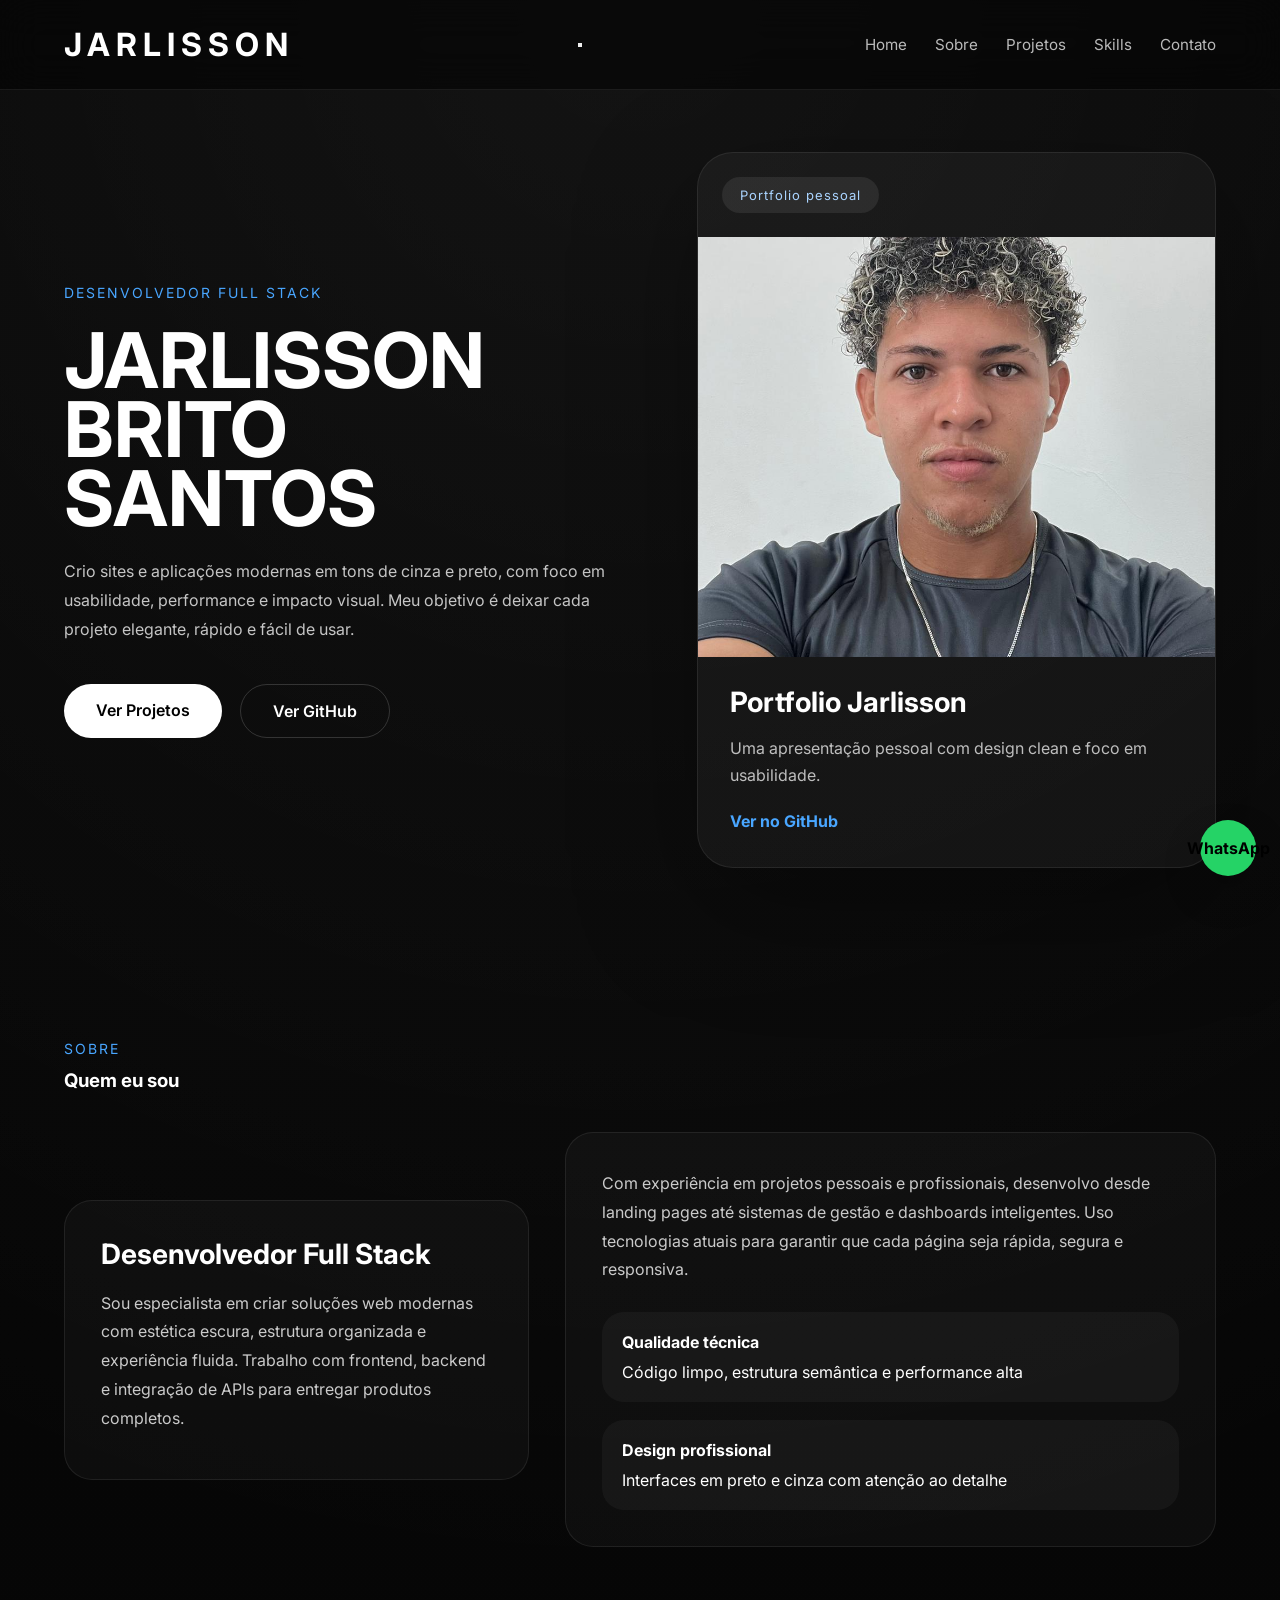
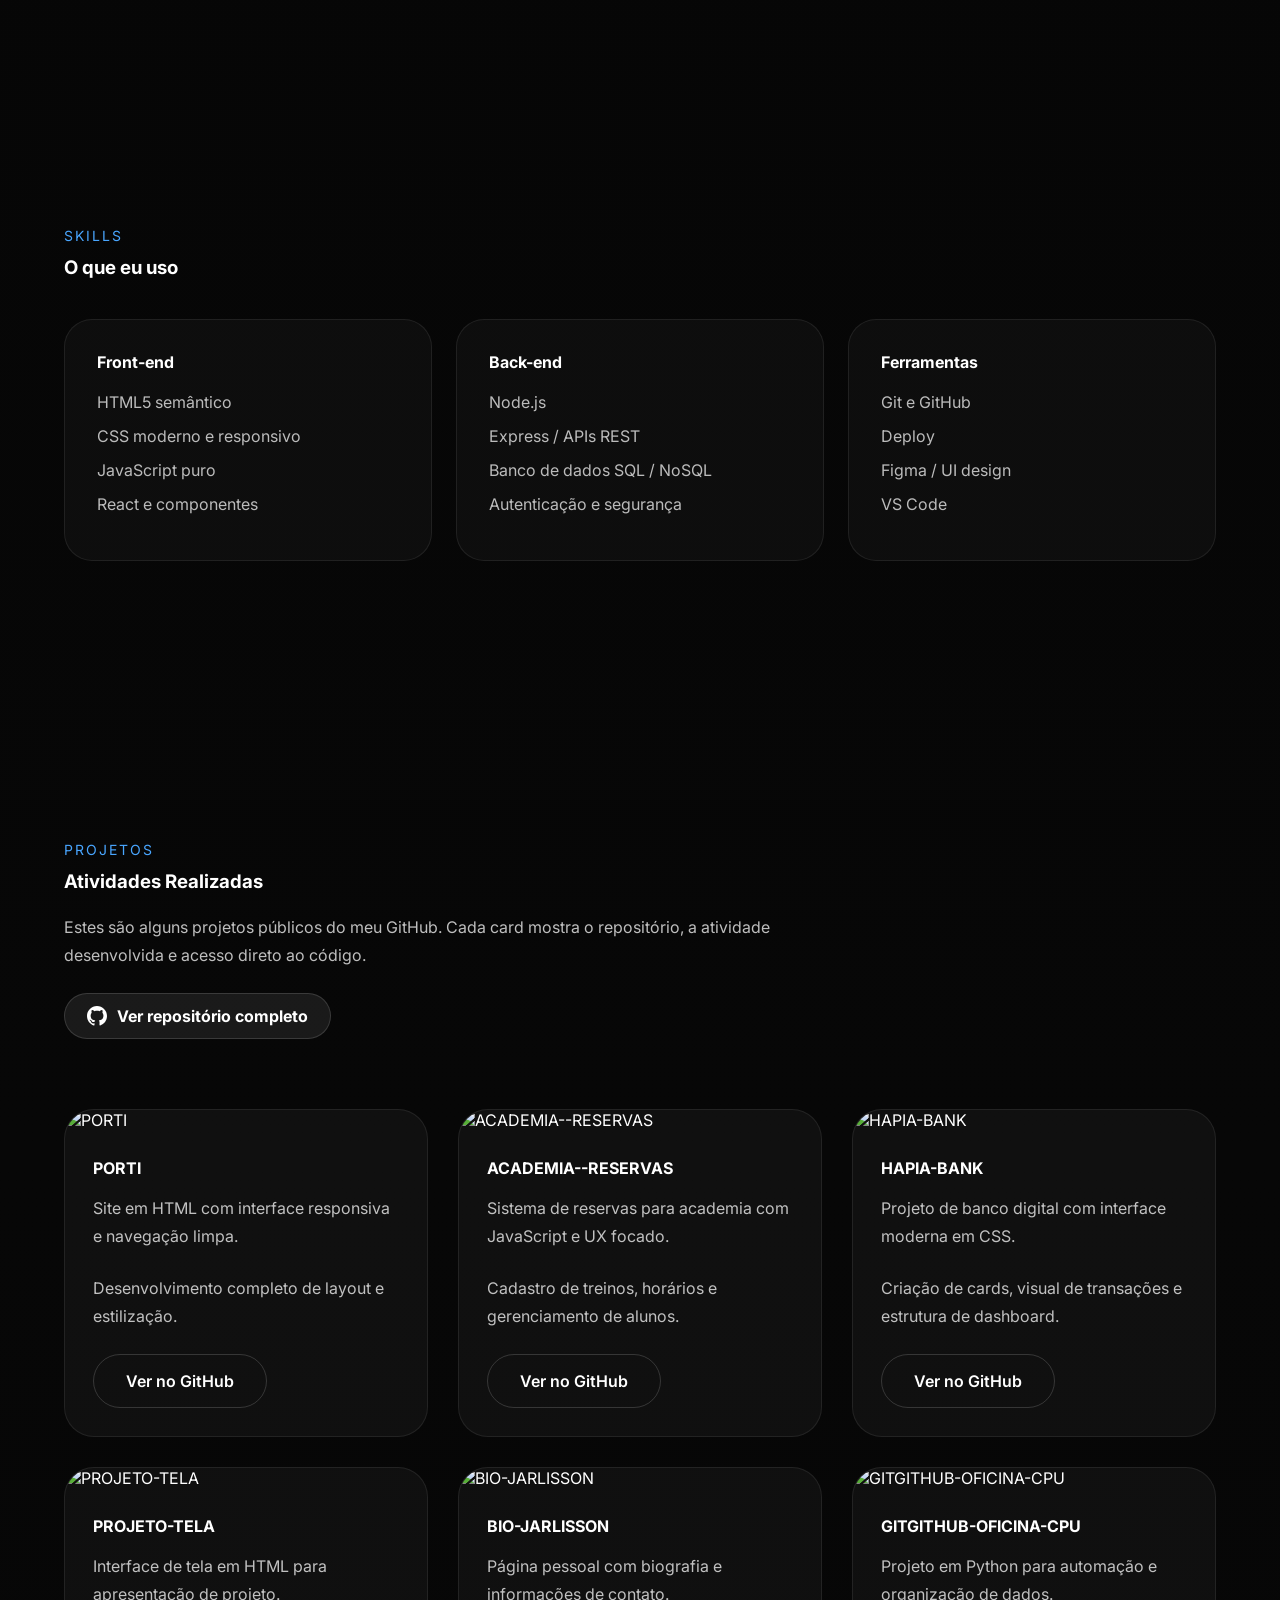
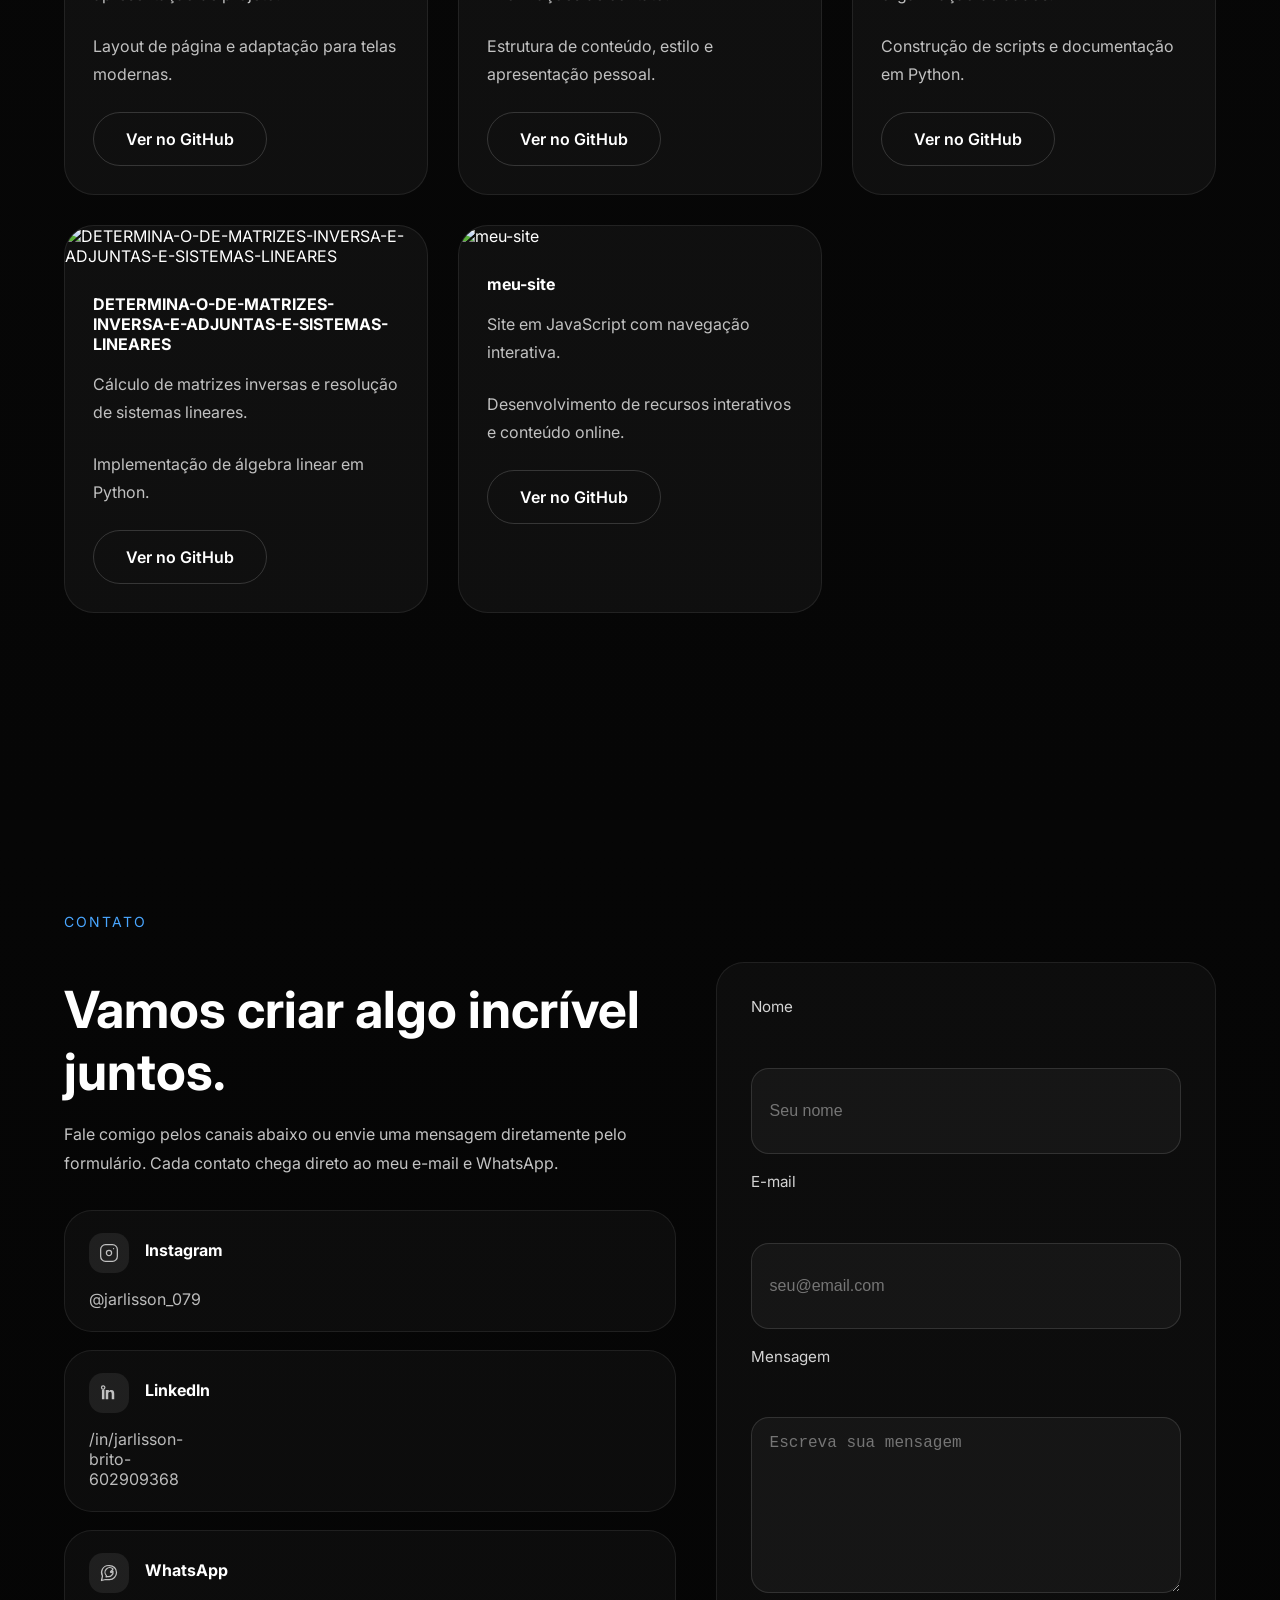
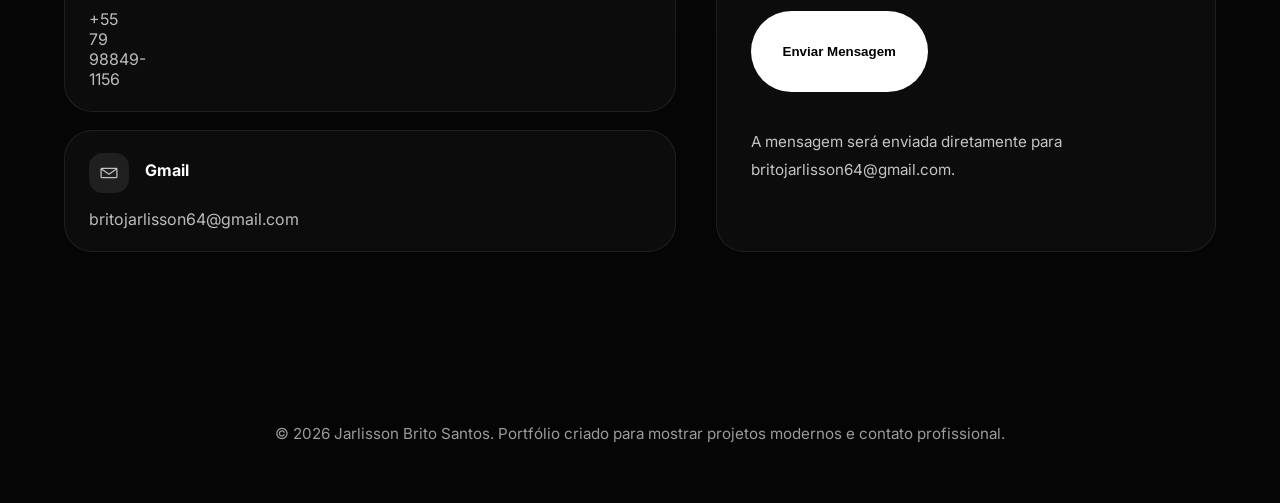
==== index.html @ ddd4977b "Initial portfolio commit" ====
<!doctype html>
<html lang="pt-BR">
  <head>
    <meta charset="UTF-8" />
    <meta name="viewport" content="width=device-width, initial-scale=1.0" />
    <title>Jarlisson Brito Santos</title>
    <link rel="stylesheet" href="style.css" />
    <link rel="preconnect" href="https://fonts.googleapis.com" />
    <link rel="preconnect" href="https://fonts.gstatic.com" crossorigin />
    <link
      href="https://fonts.googleapis.com/css2?family=Inter:wght@100..900&display=swap"
      rel="stylesheet"
    />
  </head>
  <body>
    <header>
      <div class="container navbar">
        <h1 class="logo">JARLISSON</h1>

        <button class="menu-toggle" aria-label="Abrir menu">
          <span></span>
          <span></span>
          <span></span>
        </button>

        <nav class="nav-menu">
          <a href="#home">Home</a>
          <a href="#about">Sobre</a>
          <a href="#projects">Projetos</a>
          <a href="#skills">Skills</a>
          <a href="#contact">Contato</a>
        </nav>
      </div>
    </header>

    <section id="home" class="hero container">
      <div class="hero-text">
        <span>DESENVOLVEDOR FULL STACK</span>

        <h2>
          JARLISSON <br />
          BRITO <br />
          SANTOS
        </h2>

        <p>
          Crio sites e aplicações modernas em tons de cinza e preto, com foco em
          usabilidade, performance e impacto visual. Meu objetivo é deixar cada
          projeto elegante, rápido e fácil de usar.
        </p>

        <div class="hero-buttons">
          <a href="#projects" class="btn-primary">Ver Projetos</a>
          <a
            href="https://github.com/Jarlisson-cpu"
            target="_blank"
            class="btn-secondary"
            >Ver GitHub</a
          >
        </div>
      </div>

      <div class="hero-image">
        <div class="hero-card">
          <div class="hero-card-badge">Portfolio pessoal</div>
          <img src="image.png" alt="Foto de destaque do Jarlisson" />
          <div class="hero-card-info">
            <h4>Portfolio Jarlisson</h4>
            <p>
              Uma apresentação pessoal com design clean e foco em usabilidade.
            </p>
            <a
              href="https://github.com/Jarlisson-cpu/portfolio_jarlisson"
              target="_blank"
              >Ver no GitHub</a
            >
          </div>
        </div>
      </div>
    </section>

    <section id="about" class="about container">
      <div class="section-header">
        <div>
          <span class="section-subtitle">SOBRE</span>
          <h3>Quem eu sou</h3>
        </div>
      </div>

      <div class="about-grid">
        <div class="about-card">
          <h4>Desenvolvedor Full Stack</h4>
          <p>
            Sou especialista em criar soluções web modernas com estética escura,
            estrutura organizada e experiência fluida. Trabalho com frontend,
            backend e integração de APIs para entregar produtos completos.
          </p>
        </div>
        <div class="about-content">
          <p>
            Com experiência em projetos pessoais e profissionais, desenvolvo
            desde landing pages até sistemas de gestão e dashboards
            inteligentes. Uso tecnologias atuais para garantir que cada página
            seja rápida, segura e responsiva.
          </p>
          <div class="about-highlights">
            <div>
              <strong>Qualidade técnica</strong>
              <span>Código limpo, estrutura semântica e performance alta</span>
            </div>
            <div>
              <strong>Design profissional</strong>
              <span>Interfaces em preto e cinza com atenção ao detalhe</span>
            </div>
          </div>
        </div>
      </div>
    </section>

    <section id="skills" class="skills container">
      <div class="section-header">
        <div>
          <span class="section-subtitle">SKILLS</span>
          <h3>O que eu uso</h3>
        </div>
      </div>

      <div class="skills-grid">
        <div class="skill-group">
          <h4>Front-end</h4>
          <span>HTML5 semântico</span>
          <span>CSS moderno e responsivo</span>
          <span>JavaScript puro</span>
          <span>React e componentes</span>
        </div>
        <div class="skill-group">
          <h4>Back-end</h4>
          <span>Node.js</span>
          <span>Express / APIs REST</span>
          <span>Banco de dados SQL / NoSQL</span>
          <span>Autenticação e segurança</span>
        </div>
        <div class="skill-group">
          <h4>Ferramentas</h4>
          <span>Git e GitHub</span>
          <span>Deploy</span>
          <span>Figma / UI design</span>
          <span>VS Code</span>
        </div>
      </div>
    </section>

    <section id="projects" class="projects container">
      <div class="section-header">
        <div>
          <span class="section-subtitle">PROJETOS</span>
          <h3>Atividades Realizadas</h3>
        </div>
      </div>
      <p class="projects-description">
        Estes são alguns projetos públicos do meu GitHub. Cada card mostra o
        repositório, a atividade desenvolvida e acesso direto ao código.
      </p>
      <a
        class="repo-badge"
        href="https://github.com/Jarlisson-cpu?tab=repositories"
        target="_blank"
      >
        <span class="repo-badge-icon" aria-hidden="true">
          <svg viewBox="0 0 24 24" fill="currentColor" aria-hidden="true">
            <path
              d="M12 0C5.37 0 0 5.37 0 12c0 5.31 3.44 9.8 8.21 11.39.6.11.82-.26.82-.58 0-.29-.01-1.05-.02-2.06-3.34.73-4.04-1.61-4.04-1.61-.55-1.4-1.34-1.77-1.34-1.77-1.1-.75.08-.74.08-.74 1.22.09 1.86 1.25 1.86 1.25 1.08 1.85 2.84 1.32 3.54 1.01.11-.78.42-1.32.76-1.62-2.67-.3-5.48-1.34-5.48-5.95 0-1.31.47-2.39 1.24-3.23-.12-.3-.54-1.52.12-3.17 0 0 1.01-.32 3.3 1.23.96-.27 1.99-.4 3.01-.4 1.02 0 2.05.14 3.01.4 2.28-1.55 3.29-1.23 3.29-1.23.66 1.65.24 2.87.12 3.17.77.84 1.24 1.92 1.24 3.23 0 4.62-2.82 5.65-5.51 5.95.43.37.81 1.1.81 2.22 0 1.6-.01 2.89-.01 3.28 0 .32.22.7.83.58C20.56 21.8 24 17.31 24 12c0-6.63-5.37-12-12-12Z"
            />
          </svg>
        </span>
        Ver repositório completo
      </a>
      <div class="projects-grid" id="projects-container"></div>
    </section>

    <section id="contact" class="contact container">
      <span class="section-subtitle">CONTATO</span>
      <div class="contact-grid">
        <div>
          <h3>Vamos criar algo incrível juntos.</h3>
          <p>
            Fale comigo pelos canais abaixo ou envie uma mensagem diretamente
            pelo formulário. Cada contato chega direto ao meu e-mail e WhatsApp.
          </p>

          <div class="contact-cards">
            <a
              class="contact-card"
              href="https://www.instagram.com/jarlisson_079/"
              target="_blank"
            >
              <span class="contact-icon">
                <svg viewBox="0 0 24 24" fill="none" aria-hidden="true">
                  <path
                    d="M7.75 2h8.5A5.75 5.75 0 0 1 22 7.75v8.5A5.75 5.75 0 0 1 16.25 22h-8.5A5.75 5.75 0 0 1 2 16.25v-8.5A5.75 5.75 0 0 1 7.75 2Z"
                    stroke="currentColor"
                    stroke-width="1.5"
                    stroke-linecap="round"
                    stroke-linejoin="round"
                  />
                  <path
                    d="M15.125 11.999a3.125 3.125 0 1 1-6.25 0 3.125 3.125 0 0 1 6.25 0Z"
                    stroke="currentColor"
                    stroke-width="1.5"
                    stroke-linecap="round"
                    stroke-linejoin="round"
                  />
                  <path
                    d="M17.5 6.75h.01"
                    stroke="currentColor"
                    stroke-width="1.5"
                    stroke-linecap="round"
                    stroke-linejoin="round"
                  />
                </svg>
              </span>
              <strong>Instagram</strong>
              <span>@jarlisson_079</span>
            </a>
            <a
              class="contact-card"
              href="https://www.linkedin.com/in/jarlisson-brito-602909368/"
              target="_blank"
            >
              <span class="contact-icon">
                <svg viewBox="0 0 24 24" fill="none" aria-hidden="true">
                  <path
                    d="M4.983 3.5C3.779 3.5 3 4.34 3 5.508c0 1.145.742 2.01 1.991 2.01h.023c1.464 0 2.016-.868 2.016-2.01C7.03 4.34 6.25 3.5 5.05 3.5h-.066Z"
                    stroke="currentColor"
                    stroke-width="1.5"
                  />
                  <path
                    d="M3.5 8.5h3v11h-3v-11Zm5.5 0h2.85v1.5h.04c.397-.748 1.365-1.535 2.813-1.535 3.01 0 3.568 1.98 3.568 4.549V19.5h-3v-5.855c0-1.397-.025-3.195-1.948-3.195-1.948 0-2.246 1.516-2.246 3.082V19.5h-3v-11Z"
                    fill="currentColor"
                  />
                </svg>
              </span>
              <strong>LinkedIn</strong>
              <span>/in/jarlisson-brito-602909368</span>
            </a>
            <a
              class="contact-card"
              href="https://wa.me/5579988491156?text=Olá%20Jarlisson,%20gostaria%20de%20saber%20mais%20sobre%20seus%20serviços"
              target="_blank"
            >
              <span class="contact-icon">
                <svg viewBox="0 0 24 24" fill="none" aria-hidden="true">
                  <path
                    d="M16.8 7.2a5.6 5.6 0 0 0-7.92 7.92l-.352 1.6 1.664-.448a5.6 5.6 0 0 0 6.608-6.608l-1.6 1.6a.8.8 0 0 1-1.136-1.136l1.6-1.6ZM11.4 3h1.2a8.4 8.4 0 0 1 8.4 8.4 8.4 8.4 0 0 1-8.4 8.4H7.92L3 21l1.2-5.4A8.4 8.4 0 0 1 11.4 3Z"
                    stroke="currentColor"
                    stroke-width="1.5"
                    stroke-linecap="round"
                    stroke-linejoin="round"
                  />
                </svg>
              </span>
              <strong>WhatsApp</strong>
              <span>+55 79 98849-1156</span>
            </a>
            <a class="contact-card" href="mailto:britojarlisson64@gmail.com">
              <span class="contact-icon">
                <svg viewBox="0 0 24 24" fill="none" aria-hidden="true">
                  <path
                    d="M3.5 6.5h17a1 1 0 0 1 1 1v9a1 1 0 0 1-1 1h-17a1 1 0 0 1-1-1v-9a1 1 0 0 1 1-1Z"
                    stroke="currentColor"
                    stroke-width="1.5"
                  />
                  <path
                    d="M3.5 7.5l8.5 6 8.5-6"
                    stroke="currentColor"
                    stroke-width="1.5"
                    stroke-linecap="round"
                  />
                </svg>
              </span>
              <strong>Gmail</strong>
              <span>britojarlisson64@gmail.com</span>
            </a>
          </div>
        </div>

        <form
          id="contact-form"
          class="contact-form"
          action="https://formsubmit.co/ajax/britojarlisson64@gmail.com"
          method="POST"
        >
          <input
            type="hidden"
            name="_subject"
            value="Novo contato pelo site de Jarlisson"
          />
          <input type="hidden" name="_captcha" value="false" />

          <label for="name">Nome</label>
          <input
            id="name"
            name="Nome"
            type="text"
            placeholder="Seu nome"
            required
          />

          <label for="email">E-mail</label>
          <input
            id="email"
            name="_replyto"
            type="email"
            placeholder="seu@email.com"
            required
          />

          <label for="message">Mensagem</label>
          <textarea
            id="message"
            name="Mensagem"
            rows="6"
            placeholder="Escreva sua mensagem"
            required
          ></textarea>

          <button type="submit" class="btn-primary">Enviar Mensagem</button>
          <p class="form-note form-status" aria-live="polite">
            A mensagem será enviada diretamente para britojarlisson64@gmail.com.
          </p>
        </form>
      </div>
    </section>

    <footer class="footer container">
      <p>
        © 2026 Jarlisson Brito Santos. Portfólio criado para mostrar projetos
        modernos e contato profissional.
      </p>
    </footer>

    <a
      class="whatsapp-float"
      href="https://wa.me/5579988491156?text=Olá%20Jarlisson,%20gostaria%20de%20conversar%20sobre%20um%20projeto"
      target="_blank"
      aria-label="WhatsApp"
    >
      WhatsApp
    </a>

    <script src="script.js"></script>
  </body>
</html>
---- style.css ----
* {
  margin: 0;
  padding: 0;
  box-sizing: border-box;
}

body {
  font-family: 'Inter', sans-serif;
  background: radial-gradient(circle at top, rgba(255,255,255,0.06), transparent 30%),
    linear-gradient(180deg, #050505 0%, #070707 52%, #050505 100%);
  color: #fff;
}

.container {
  width: 90%;
  max-width: 1300px;
  margin: auto;
}

header {
  position: fixed;
  width: 100%;
  top: 0;
  z-index: 10;
  backdrop-filter: blur(20px);
  background: rgba(0,0,0,0.5);
  border-bottom: 1px solid rgba(255,255,255,0.08);
}

.navbar {
  display: flex;
  justify-content: space-between;
  align-items: center;
  padding: 25px 0;
}

.logo {
  letter-spacing: 6px;
  font-weight: 700;
}

nav {
  display: flex;
  gap: 28px;
}

nav a {
  text-decoration: none;
  color: rgba(255,255,255,0.72);
  transition: color 0.2s ease;
  font-size: 0.95rem;
}

nav a:hover {
  color: #fff;
}

.hero {
  min-height: 100vh;
  display: grid;
  grid-template-columns: 1.05fr 0.95fr;
  align-items: center;
  gap: 60px;
  padding-top: 120px;
}

.hero-text span {
  display: inline-block;
  font-size: 14px;
  letter-spacing: 2px;
  color: #49a6ff;
}

.hero-text h2 {
  font-size: clamp(4rem, 6vw, 8rem);
  line-height: 0.9;
  margin: 24px 0;
}

.hero-text p {
  color: rgba(255,255,255,0.76);
  line-height: 1.8;
  max-width: 620px;
}

.hero-buttons {
  margin-top: 40px;
  display: flex;
  flex-wrap: wrap;
  gap: 18px;
}

.hero-visual {
  margin-top: 30px;
  width: 100%;
  max-width: 520px;
  border-radius: 28px;
  overflow: hidden;
  border: 1px solid rgba(255,255,255,0.08);
  background: rgba(255,255,255,0.03);
}

.hero-visual img {
  display: block;
  width: 100%;
  height: auto;
  object-fit: cover;
}

.btn-primary,
.btn-secondary,
.contact-links a,
.project-link {
  padding: 16px 32px;
  border-radius: 999px;
  text-decoration: none;
  font-weight: 600;
}

.btn-primary {
  background: #fff;
  color: #000;
}

.btn-secondary,
.contact-links a,
.project-link {
  border: 1px solid rgba(255,255,255,0.16);
  color: #fff;
  transition: background 0.25s ease, border-color 0.25s ease;
}

.btn-secondary:hover,
.project-link:hover,
.contact-links a:hover {
  background: rgba(255,255,255,0.05);
  border-color: rgba(255,255,255,0.3);
}

.hero-image {
  display: flex;
  justify-content: center;
}

.hero-card {
  width: 100%;
  max-width: 520px;
  border-radius: 36px;
  overflow: hidden;
  background: rgba(255,255,255,0.04);
  border: 1px solid rgba(255,255,255,0.08);
  box-shadow: 0 40px 120px rgba(0, 0, 0, 0.35);
}

.hero-card-badge {
  display: inline-flex;
  padding: 10px 18px;
  margin: 24px;
  border-radius: 999px;
  background: rgba(255,255,255,0.08);
  color: #aad4ff;
  font-size: 13px;
  letter-spacing: 1px;
}

.hero-card img {
  width: 100%;
  height: 420px;
  object-fit: cover;
  display: block;
}

.hero-card-info {
  padding: 28px 32px 36px;
}

.hero-card-info h4 {
  margin-bottom: 16px;
  font-size: 1.75rem;
}

.hero-card-info p {
  color: rgba(255,255,255,0.72);
  line-height: 1.7;
  margin-bottom: 22px;
}

.hero-card-info a {
  display: inline-block;
  color: #49a6ff;
  text-decoration: none;
  font-weight: 700;
}

.section-header {
  display: flex;
  justify-content: space-between;
  align-items: flex-end;
  gap: 20px;
}

.section-subtitle {
  display: block;
  color: #49a6ff;
  letter-spacing: 2px;
  font-size: 14px;
  margin-bottom: 12px;
}

.projects,
.about,
.skills,
.contact {
  padding: 140px 0;
}

.about-grid,
.contact-grid {
  display: grid;
  gap: 40px;
}

.about-grid {
  grid-template-columns: 1fr 1.4fr;
  align-items: center;
  gap: 36px;
  margin-top: 40px;
}

.about-card,
.about-content,
.skill-group,
.project-card,
.contact-form,
.contact-cards a {
  background: rgba(255,255,255,0.03);
  border: 1px solid rgba(255,255,255,0.08);
  border-radius: 28px;
}

.about-card {
  padding: 36px;
  min-height: 280px;
}

.about-card h4 {
  margin-bottom: 18px;
  font-size: 1.75rem;
}

.about-card p,
.about-content p {
  color: rgba(255,255,255,0.78);
  line-height: 1.8;
}

.about-content {
  padding: 36px;
}

.about-highlights {
  display: grid;
  gap: 18px;
  margin-top: 28px;
}

.about-highlights div {
  padding: 20px;
  background: rgba(255,255,255,0.04);
  border-radius: 22px;
}

.about-highlights strong {
  display: block;
  margin-bottom: 10px;
}

.skills-grid {
  display: grid;
  grid-template-columns: repeat(3, minmax(220px, 1fr));
  gap: 24px;
  margin-top: 40px;
}

.skill-group {
  padding: 32px;
}

.skill-group h4 {
  margin-bottom: 20px;
}

.skill-group span {
  display: block;
  margin-bottom: 14px;
  color: rgba(255,255,255,0.72);
}

.projects-grid {
  margin-top: 70px;
  display: grid;
  grid-template-columns: repeat(auto-fit, minmax(320px,1fr));
  gap: 30px;
}

.project-card {
  background: rgba(255,255,255,0.04);
  border-radius: 30px;
  overflow: hidden;
  border: 1px solid rgba(255,255,255,0.08);
  transition: transform 0.3s ease, border-color 0.3s ease, box-shadow 0.3s ease;
}

.project-card:hover {
  transform: translateY(-8px);
  border-color: rgba(255,255,255,0.16);
  box-shadow: 0 30px 60px rgba(0, 0, 0, 0.25);
}

.project-card img {
  width: 100%;
  height: 280px;
  object-fit: cover;
}

.project-content {
  padding: 28px;
}

.project-content h4 {
  margin-bottom: 16px;
}

.project-content p {
  color: rgba(255,255,255,0.74);
  line-height: 1.75;
  margin-bottom: 24px;
}

.project-link {
  display: inline-flex;
  align-items: center;
}

.contact {
  margin-top: 20px;
}

.contact-grid {
  grid-template-columns: 1.1fr 0.9fr;
  gap: 40px;
  margin-top: 32px;
}

.contact h3 {
  margin-top: 16px;
  font-size: clamp(2.5rem, 4vw, 3.5rem);
}

.contact p {
  color: rgba(255,255,255,0.76);
  line-height: 1.8;
  margin-top: 18px;
  max-width: 640px;
}

.contact-cards {
  display: grid;
  gap: 18px;
  margin-top: 32px;
}

.contact-card {
  display: grid;
  grid-template-columns: 40px 1fr;
  gap: 16px;
  align-items: center;
  padding: 22px 24px;
  text-decoration: none;
  color: #fff;
  background: rgba(255,255,255,0.04);
  border: 1px solid rgba(255,255,255,0.08);
  border-radius: 24px;
  transition: transform 0.2s ease, border-color 0.2s ease, background 0.2s ease;
}

.contact-card:hover {
  transform: translateY(-4px);
  background: rgba(255,255,255,0.06);
  border-color: rgba(255,255,255,0.18);
}

.contact-icon {
  width: 40px;
  height: 40px;
  display: inline-flex;
  align-items: center;
  justify-content: center;
  border-radius: 14px;
  background: rgba(255,255,255,0.08);
}

.contact-icon svg {
  width: 20px;
  height: 20px;
}

.contact-cards strong {
  display: block;
  margin-bottom: 6px;
}

.contact-cards span {
  color: rgba(255,255,255,0.72);
}

.projects-description {
  margin-top: 20px;
  max-width: 760px;
  color: rgba(255,255,255,0.74);
  line-height: 1.75;
}

.repo-badge {
  display: inline-flex;
  align-items: center;
  gap: 10px;
  margin: 24px 0 0;
  padding: 12px 22px;
  background: rgba(255,255,255,0.08);
  color: #fff;
  border: 1px solid rgba(255,255,255,0.14);
  border-radius: 999px;
  text-decoration: none;
  font-weight: 700;
  transition: background 0.2s ease, transform 0.2s ease;
}

.repo-badge-icon {
  display: inline-flex;
  width: 20px;
  height: 20px;
  align-items: center;
  justify-content: center;
}

.repo-badge-icon svg {
  width: 100%;
  height: 100%;
}

.repo-badge:hover {
  background: rgba(255,255,255,0.12);
  transform: translateY(-2px);
}

.project-activity {
  margin-top: 12px;
  color: rgba(255,255,255,0.72);
  line-height: 1.7;
}

.contact-form {
  padding: 34px;
  display: grid;
  gap: 18px;
}

.contact-form label {
  font-size: 0.95rem;
  color: rgba(255,255,255,0.82);
}

.contact-form input,
.contact-form textarea {
  width: 100%;
  border-radius: 18px;
  border: 1px solid rgba(255,255,255,0.12);
  background: rgba(255,255,255,0.04);
  color: #fff;
  padding: 16px 18px;
  font-size: 1rem;
}

.contact-form textarea {
  resize: vertical;
}

.contact-form button {
  width: fit-content;
  border: none;
  cursor: pointer;
  background: #fff;
  color: #000;
  padding: 16px 32px;
  border-radius: 999px;
  font-weight: 700;
}

.form-note {
  color: rgba(255,255,255,0.6);
  font-size: 0.95rem;
  margin-top: 8px;
}

.footer {
  padding: 32px 0 60px;
  color: rgba(255,255,255,0.6);
  text-align: center;
  font-size: 0.95rem;
}

.whatsapp-float {
  position: fixed;
  right: 24px;
  bottom: 24px;
  z-index: 20;
  display: inline-flex;
  align-items: center;
  justify-content: center;
  width: 56px;
  height: 56px;
  border-radius: 50%;
  background: #25d366;
  color: #000;
  font-weight: 700;
  text-decoration: none;
  box-shadow: 0 18px 38px rgba(0, 0, 0, 0.22);
  transition: transform 0.2s ease, box-shadow 0.2s ease;
}

.whatsapp-float:hover {
  transform: translateY(-3px);
  box-shadow: 0 24px 48px rgba(0, 0, 0, 0.28);
}

@media (max-width: 920px) {
  .hero {
    grid-template-columns: 1fr;
    gap: 48px;
  }

  .about-grid,
  .skills-grid,
  .contact-grid {
    grid-template-columns: 1fr;
  }

  header {
    padding: 18px 0;
  }

  .hero-text h2 {
    font-size: clamp(3rem, 8vw, 5rem);
  }
}

@media (max-width: 680px) {
  .menu-toggle {
    display: inline-flex;
    border: none;
    background: transparent;
    cursor: pointer;
    padding: 0;
    gap: 6px;
    flex-direction: column;
    justify-content: center;
    align-items: center;
    width: 42px;
    height: 42px;
  }

  .menu-toggle span {
    width: 24px;
    height: 3px;
    display: block;
    background: #fff;
    border-radius: 999px;
    transition: transform 0.3s ease, opacity 0.3s ease;
  }

  .menu-toggle.open span:nth-child(1) {
    transform: translateY(7px) rotate(45deg);
  }

  .menu-toggle.open span:nth-child(2) {
    opacity: 0;
  }

  .menu-toggle.open span:nth-child(3) {
    transform: translateY(-7px) rotate(-45deg);
  }

  .nav-menu {
    position: fixed;
    top: 80px;
    right: 20px;
    background: rgba(10, 10, 10, 0.96);
    padding: 24px;
    border-radius: 24px;
    display: none;
    flex-direction: column;
    gap: 18px;
    width: calc(100% - 40px);
    max-width: 320px;
    box-shadow: 0 24px 60px rgba(0, 0, 0, 0.35);
    backdrop-filter: blur(18px);
  }

  .nav-menu.active {
    display: flex;
  }

  .nav-menu a {
    color: #fff;
    font-size: 1rem;
  }

  .navbar {
    align-items: center;
  }

  .hero-card img {
    height: 320px;
  }
}
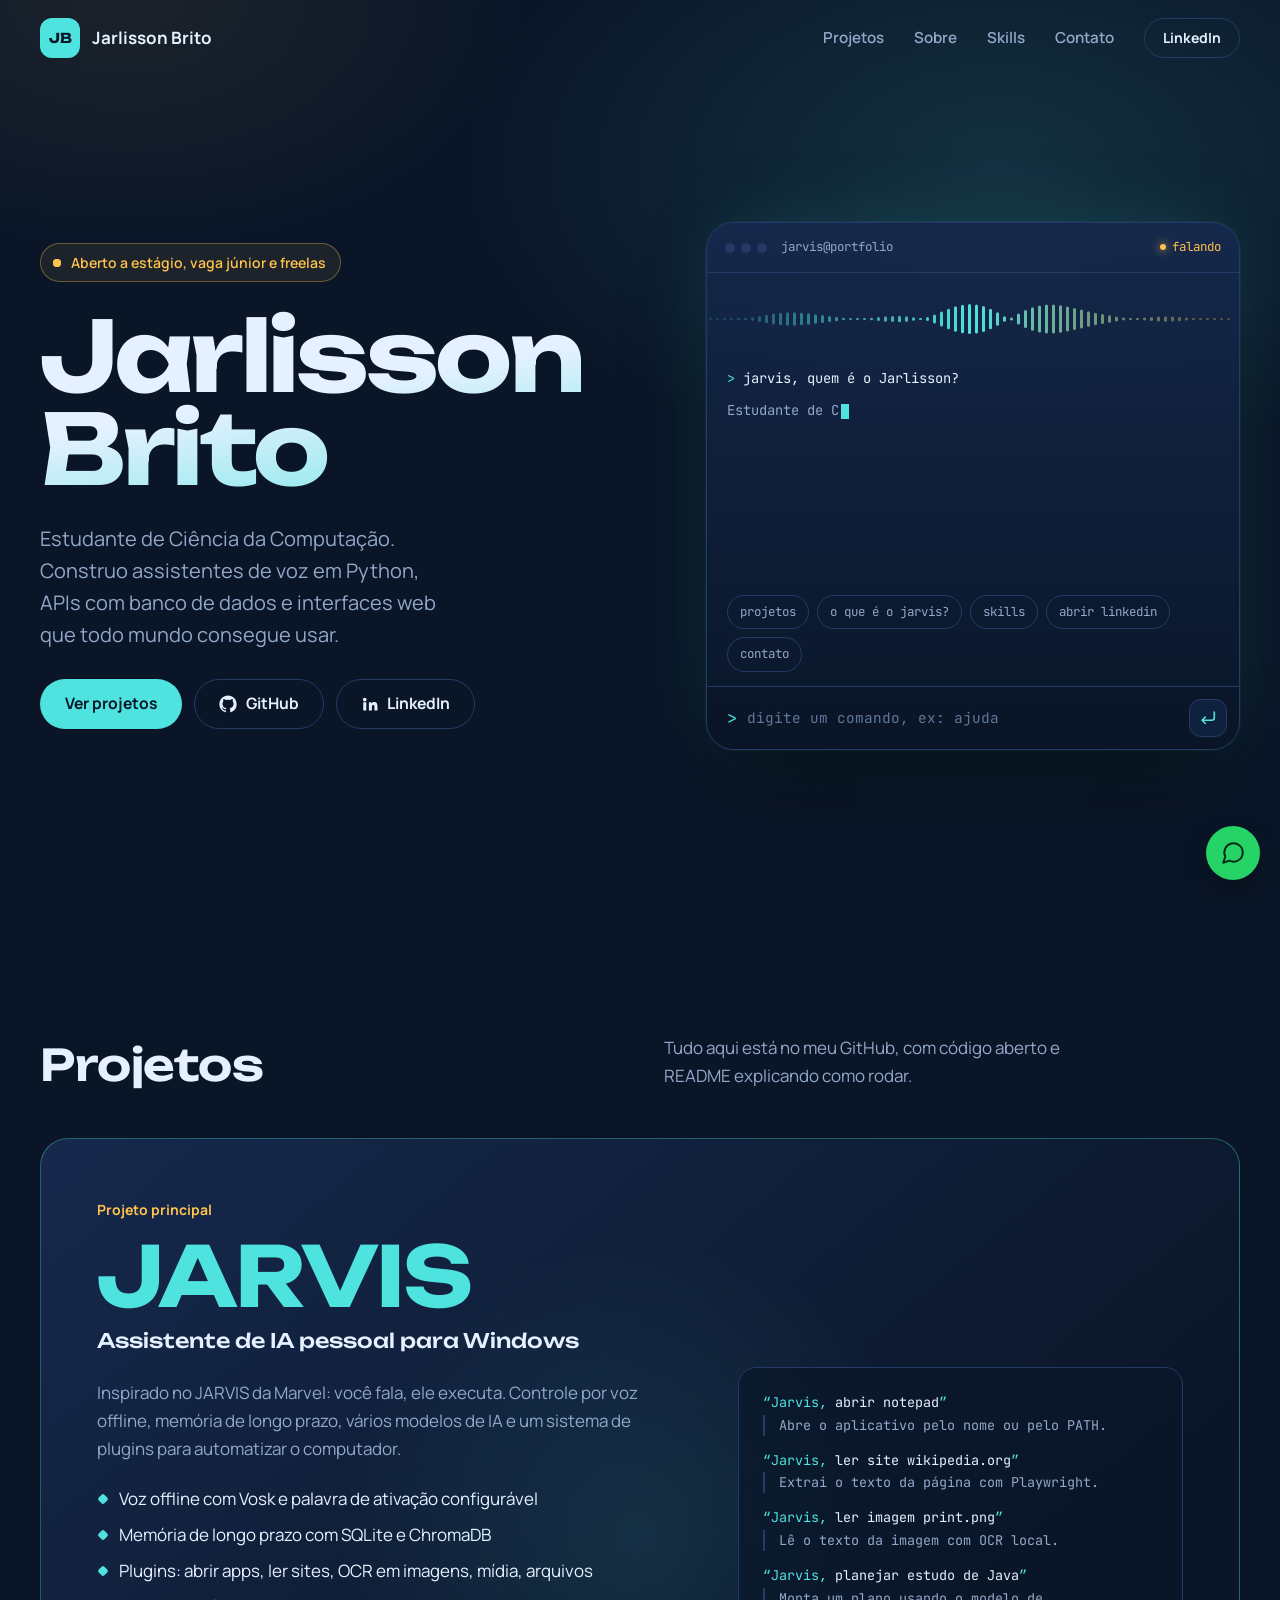
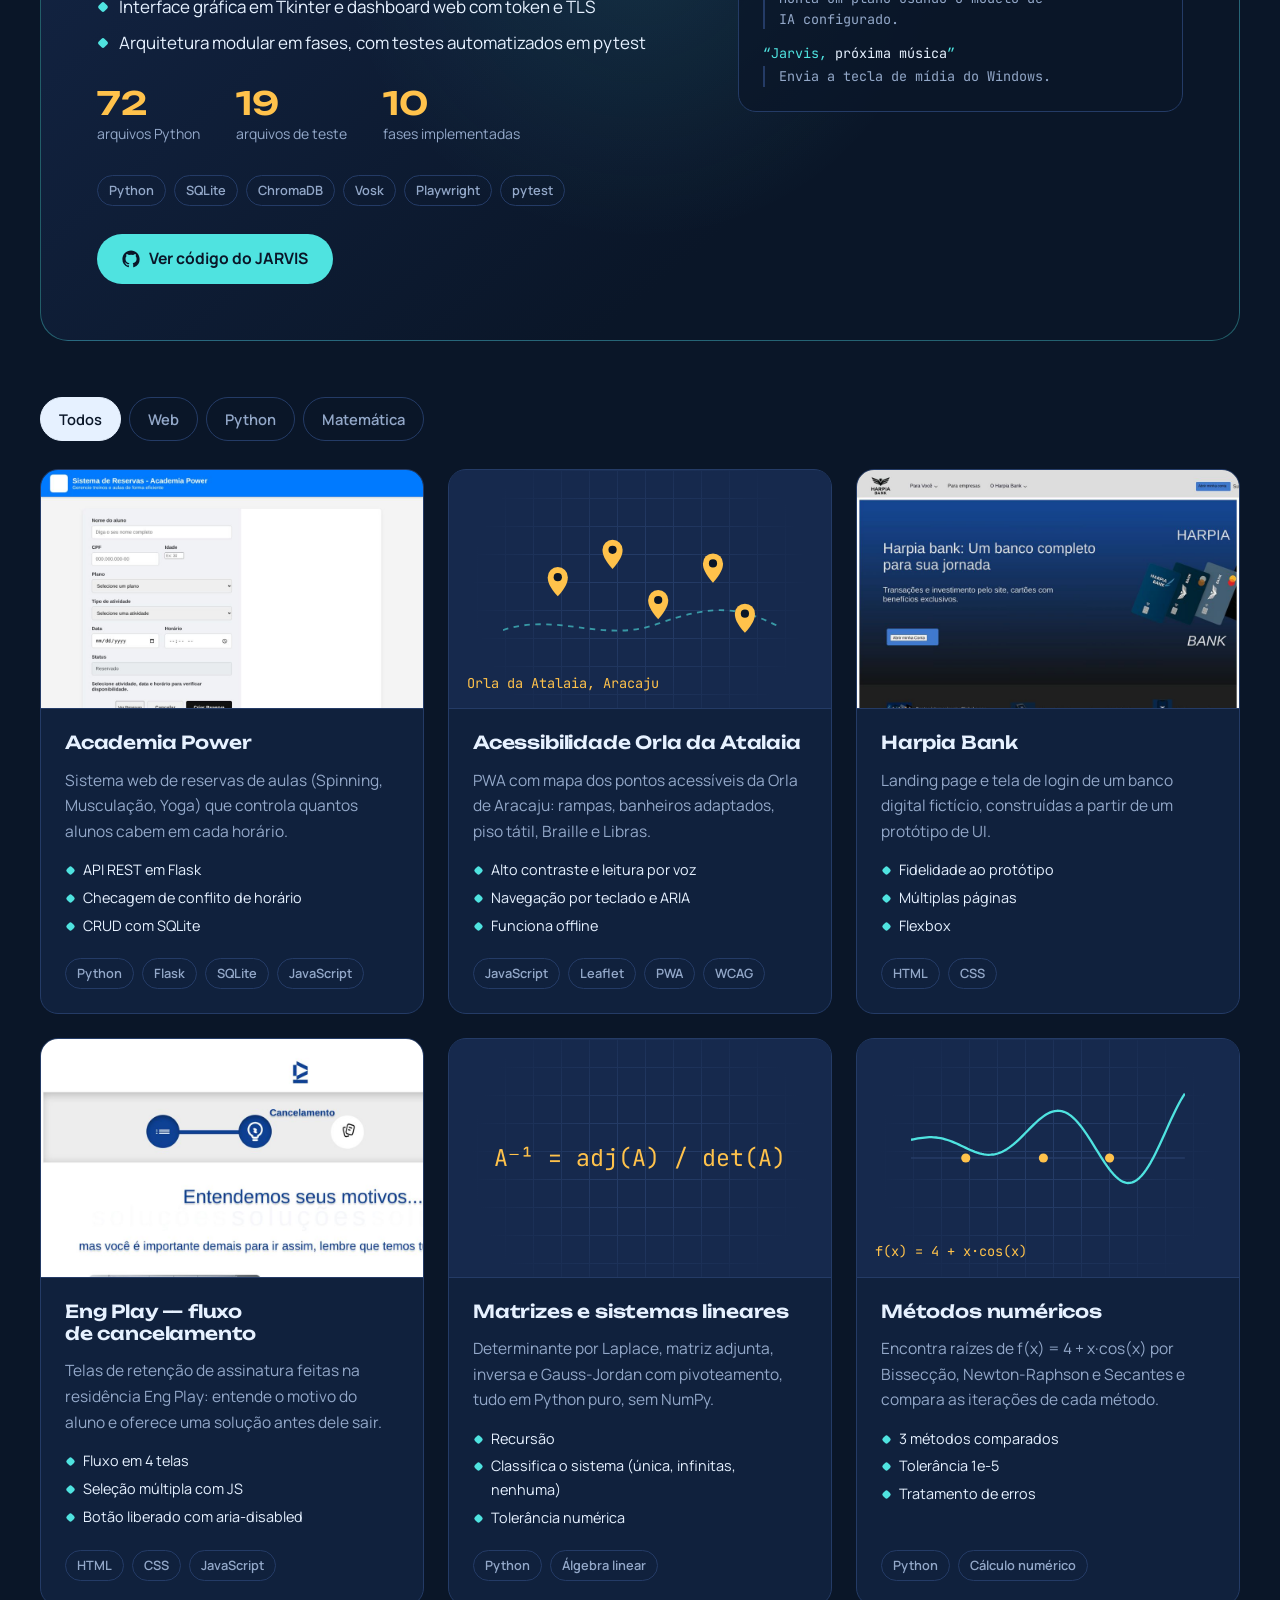
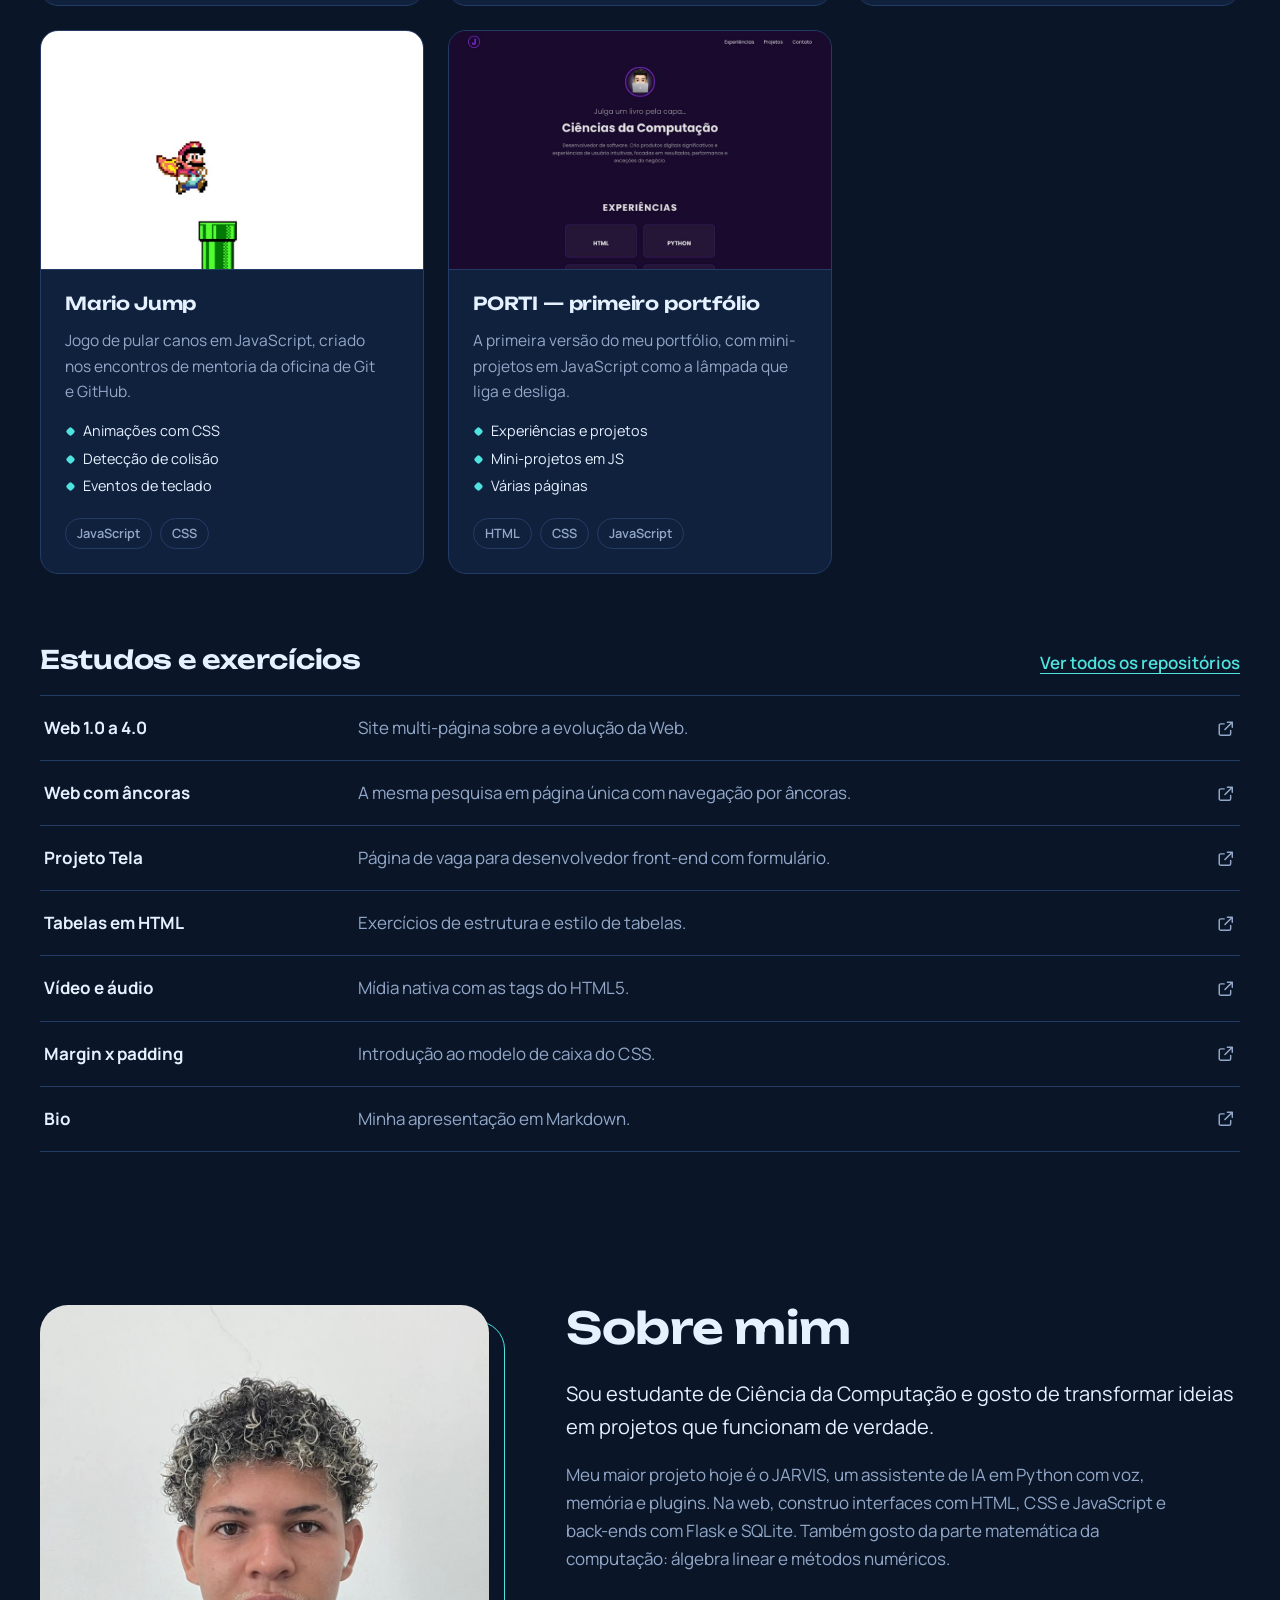
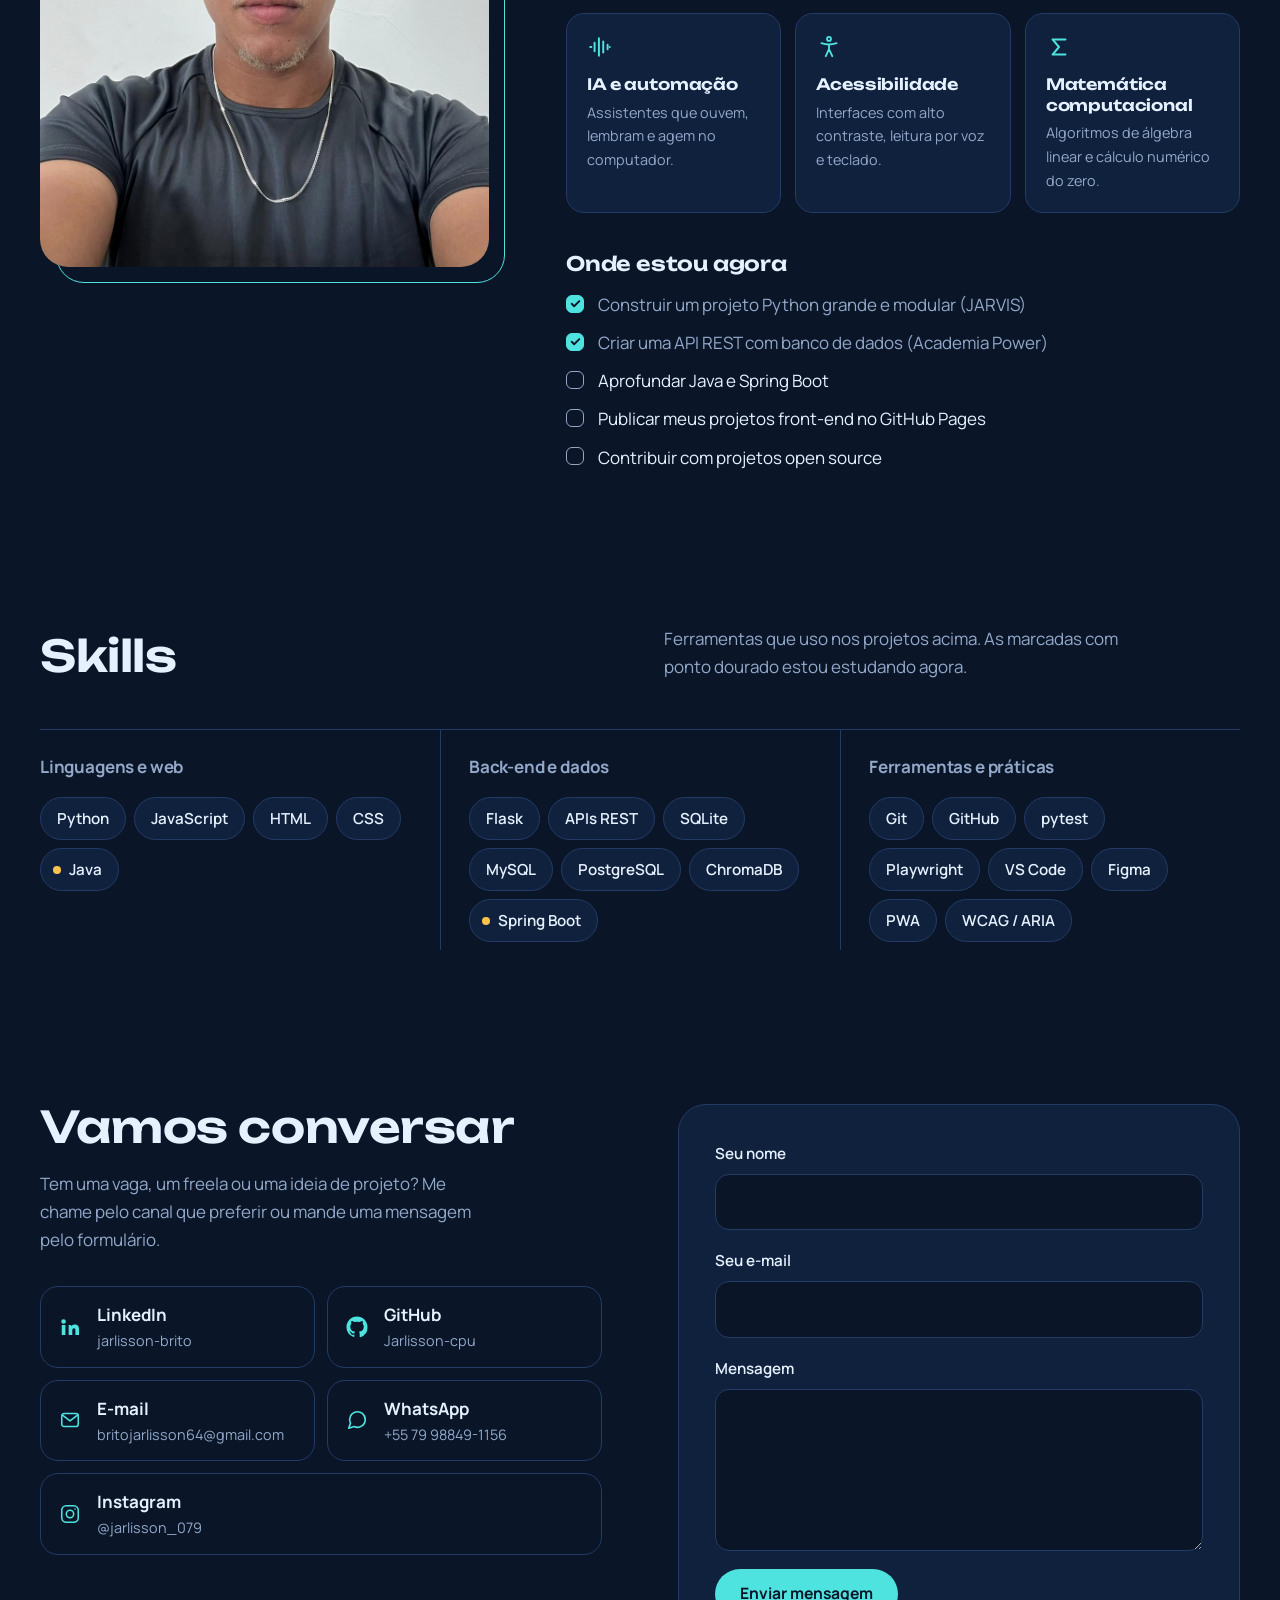
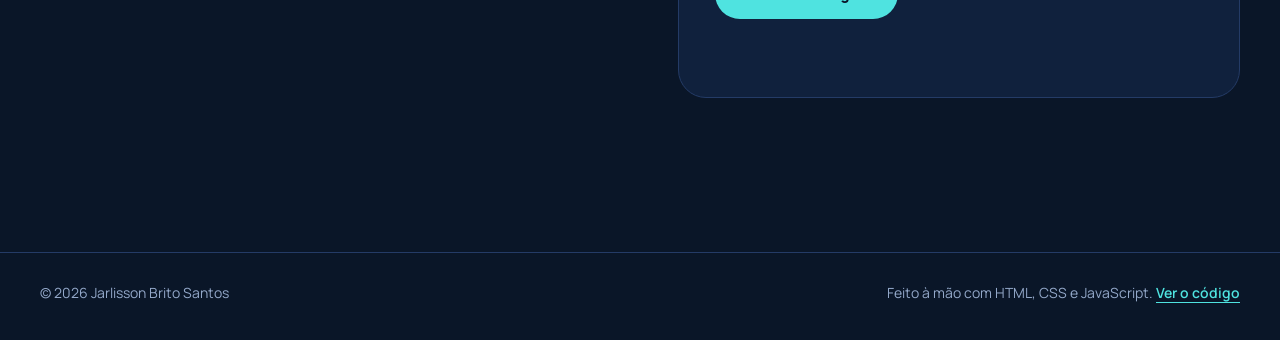
==== commit ed1a5888: "Novo portfólio com console interativo inspirado no JARVIS Substitui o portfólio anterior por uma ver" ====
--- a/index.html
+++ b/index.html
@@ -3,351 +3,382 @@
   <head>
     <meta charset="UTF-8" />
     <meta name="viewport" content="width=device-width, initial-scale=1.0" />
-    <title>Jarlisson Brito Santos</title>
-    <link rel="stylesheet" href="style.css" />
+    <title>Jarlisson Brito | Desenvolvedor Python e Web</title>
+    <meta
+      name="description"
+      content="Portfólio de Jarlisson Brito, estudante de Ciência da Computação. Criador do JARVIS, assistente de IA por voz, e de projetos web com foco em acessibilidade."
+    />
+    <meta name="author" content="Jarlisson Brito Santos" />
+    <meta name="theme-color" content="#0a1628" />
+
+    <meta property="og:type" content="website" />
+    <meta property="og:title" content="Jarlisson Brito | Desenvolvedor Python e Web" />
+    <meta
+      property="og:description"
+      content="Assistente de IA por voz, APIs em Flask e interfaces acessíveis."
+    />
+    <meta property="og:image" content="assets/img/jarlisson.jpg" />
+
+    <link rel="icon" href="assets/img/favicon.svg" type="image/svg+xml" />
+
     <link rel="preconnect" href="https://fonts.googleapis.com" />
     <link rel="preconnect" href="https://fonts.gstatic.com" crossorigin />
     <link
-      href="https://fonts.googleapis.com/css2?family=Inter:wght@100..900&display=swap"
+      href="https://fonts.googleapis.com/css2?family=JetBrains+Mono:wght@400;500&family=Manrope:wght@400;500;600;700&family=Unbounded:wght@500;600;700&display=swap"
       rel="stylesheet"
     />
+
+    <!-- Estilos: base → componentes → seções → responsivo -->
+    <link rel="stylesheet" href="assets/css/base.css" />
+    <link rel="stylesheet" href="assets/css/components.css" />
+    <link rel="stylesheet" href="assets/css/sections.css" />
+    <link rel="stylesheet" href="assets/css/responsive.css" />
+
+    <!-- Scripts: dados → módulos → main (defer mantém a ordem) -->
+    <script src="assets/js/data/profile.js" defer></script>
+    <script src="assets/js/data/projects.js" defer></script>
+    <script src="assets/js/modules/waveform.js" defer></script>
+    <script src="assets/js/modules/console.js" defer></script>
+    <script src="assets/js/modules/projects.js" defer></script>
+    <script src="assets/js/modules/navigation.js" defer></script>
+    <script src="assets/js/modules/contact-form.js" defer></script>
+    <script src="assets/js/main.js" defer></script>
   </head>
+
   <body>
-    <header>
-      <div class="container navbar">
-        <h1 class="logo">JARLISSON</h1>
-
-        <button class="menu-toggle" aria-label="Abrir menu">
-          <span></span>
-          <span></span>
-          <span></span>
+    <a class="skip-link" href="#conteudo">Pular para o conteúdo</a>
+    <div class="scroll-progress" aria-hidden="true"></div>
+
+    <!-- ============================ HEADER ============================ -->
+    <header class="site-header">
+      <div class="container site-header__inner">
+        <a href="#inicio" class="brand" aria-label="Jarlisson Brito, voltar ao início">
+          <span class="brand__mark" aria-hidden="true">JB</span>
+          <span class="brand__name">Jarlisson Brito</span>
+        </a>
+
+        <button
+          class="menu-toggle"
+          type="button"
+          aria-controls="site-nav"
+          aria-expanded="false"
+          aria-label="Abrir menu"
+        >
+          <span></span><span></span>
         </button>
 
-        <nav class="nav-menu">
-          <a href="#home">Home</a>
-          <a href="#about">Sobre</a>
-          <a href="#projects">Projetos</a>
+        <nav id="site-nav" class="site-nav" aria-label="Navegação principal">
+          <a href="#projetos">Projetos</a>
+          <a href="#sobre">Sobre</a>
           <a href="#skills">Skills</a>
-          <a href="#contact">Contato</a>
+          <a href="#contato">Contato</a>
+          <a class="btn btn--small btn--outline" href="https://www.linkedin.com/in/jarlisson-brito-602909368/" target="_blank" rel="noopener noreferrer">
+            LinkedIn
+          </a>
         </nav>
       </div>
     </header>
 
-    <section id="home" class="hero container">
-      <div class="hero-text">
-        <span>DESENVOLVEDOR FULL STACK</span>
-
-        <h2>
-          JARLISSON <br />
-          BRITO <br />
-          SANTOS
-        </h2>
-
-        <p>
-          Crio sites e aplicações modernas em tons de cinza e preto, com foco em
-          usabilidade, performance e impacto visual. Meu objetivo é deixar cada
-          projeto elegante, rápido e fácil de usar.
-        </p>
-
-        <div class="hero-buttons">
-          <a href="#projects" class="btn-primary">Ver Projetos</a>
-          <a
-            href="https://github.com/Jarlisson-cpu"
-            target="_blank"
-            class="btn-secondary"
-            >Ver GitHub</a
-          >
-        </div>
-      </div>
-
-      <div class="hero-image">
-        <div class="hero-card">
-          <div class="hero-card-badge">Portfolio pessoal</div>
-          <img src="image.png" alt="Foto de destaque do Jarlisson" />
-          <div class="hero-card-info">
-            <h4>Portfolio Jarlisson</h4>
-            <p>
-              Uma apresentação pessoal com design clean e foco em usabilidade.
-            </p>
-            <a
-              href="https://github.com/Jarlisson-cpu/portfolio_jarlisson"
-              target="_blank"
-              >Ver no GitHub</a
-            >
-          </div>
-        </div>
-      </div>
-    </section>
-
-    <section id="about" class="about container">
-      <div class="section-header">
-        <div>
-          <span class="section-subtitle">SOBRE</span>
-          <h3>Quem eu sou</h3>
-        </div>
-      </div>
-
-      <div class="about-grid">
-        <div class="about-card">
-          <h4>Desenvolvedor Full Stack</h4>
+    <main id="conteudo">
+      <!-- ============================ HERO ============================ -->
+      <section id="inicio" class="hero container">
+        <div class="hero__intro">
+          <p class="status">
+            <span class="status__dot" aria-hidden="true"></span>
+            Aberto a estágio, vaga júnior e freelas
+          </p>
+
+          <h1 class="hero__title">Jarlisson<br />Brito</h1>
+
+          <p class="hero__lede">
+            Estudante de Ciência da Computação. Construo assistentes de voz em
+            Python, APIs com banco de dados e interfaces web que todo mundo
+            consegue usar.
+          </p>
+
+          <div class="hero__actions">
+            <a href="#projetos" class="btn btn--primary">Ver projetos</a>
+            <a class="btn btn--outline" href="https://github.com/Jarlisson-cpu" target="_blank" rel="noopener noreferrer">
+              <svg class="icon" viewBox="0 0 24 24" aria-hidden="true"><use href="#i-github" /></svg>
+              GitHub
+            </a>
+            <a class="btn btn--outline" href="https://www.linkedin.com/in/jarlisson-brito-602909368/" target="_blank" rel="noopener noreferrer">
+              <svg class="icon" viewBox="0 0 24 24" aria-hidden="true"><use href="#i-linkedin" /></svg>
+              LinkedIn
+            </a>
+          </div>
+        </div>
+
+        <!-- Console interativo inspirado no JARVIS -->
+        <div class="console" aria-label="Console interativo inspirado no JARVIS">
+          <div class="console__bar">
+            <span class="console__lights" aria-hidden="true"><i></i><i></i><i></i></span>
+            <span class="console__title">jarvis@portfolio</span>
+            <span class="console__state" data-console-state>ouvindo</span>
+          </div>
+
+          <canvas class="console__wave" data-waveform height="72" aria-hidden="true"></canvas>
+
+          <div class="console__log" data-console-log aria-live="polite"></div>
+
+          <div class="console__chips" aria-label="Comandos sugeridos">
+            <button type="button" class="chip" data-command="projetos">projetos</button>
+            <button type="button" class="chip" data-command="jarvis">o que é o jarvis?</button>
+            <button type="button" class="chip" data-command="skills">skills</button>
+            <button type="button" class="chip" data-command="linkedin">abrir linkedin</button>
+            <button type="button" class="chip" data-command="contato">contato</button>
+          </div>
+
+          <form class="console__input" data-console-form autocomplete="off">
+            <label for="console-command" class="visually-hidden">Digite um comando</label>
+            <span aria-hidden="true">&gt;</span>
+            <input id="console-command" name="command" type="text" placeholder="digite um comando, ex: ajuda" />
+            <button type="submit" aria-label="Enviar comando">
+              <svg class="icon" viewBox="0 0 24 24" aria-hidden="true"><use href="#i-enter" /></svg>
+            </button>
+          </form>
+        </div>
+      </section>
+
+      <!-- ============================ PROJETOS ============================ -->
+      <section id="projetos" class="section container">
+        <header class="section-head">
+          <h2>Projetos</h2>
           <p>
-            Sou especialista em criar soluções web modernas com estética escura,
-            estrutura organizada e experiência fluida. Trabalho com frontend,
-            backend e integração de APIs para entregar produtos completos.
-          </p>
-        </div>
-        <div class="about-content">
+            Tudo aqui está no meu GitHub, com código aberto e README explicando
+            como rodar.
+          </p>
+        </header>
+
+        <!-- Projeto em destaque (preenchido por projects.js) -->
+        <article class="featured" data-featured></article>
+
+        <div class="filters" role="group" aria-label="Filtrar projetos">
+          <button type="button" class="filter is-active" data-filter="todos" aria-pressed="true">Todos</button>
+          <button type="button" class="filter" data-filter="web" aria-pressed="false">Web</button>
+          <button type="button" class="filter" data-filter="python" aria-pressed="false">Python</button>
+          <button type="button" class="filter" data-filter="matematica" aria-pressed="false">Matemática</button>
+        </div>
+
+        <div class="project-grid" data-projects></div>
+
+        <div class="studies">
+          <div class="studies__head">
+            <h3>Estudos e exercícios</h3>
+            <a class="link" href="https://github.com/Jarlisson-cpu?tab=repositories" target="_blank" rel="noopener noreferrer">Ver todos os repositórios</a>
+          </div>
+          <ul class="studies__list" data-studies></ul>
+        </div>
+
+        <template id="project-card-template">
+          <article class="project">
+            <div class="project__media" data-field="media"></div>
+            <div class="project__body">
+              <h3 class="project__title"><a data-field="title" target="_blank" rel="noopener noreferrer"></a></h3>
+              <p class="project__summary" data-field="summary"></p>
+              <ul class="project__highlights" data-field="highlights"></ul>
+              <ul class="tags" data-field="tags" aria-label="Tecnologias"></ul>
+            </div>
+          </article>
+        </template>
+      </section>
+
+      <!-- ============================ SOBRE ============================ -->
+      <section id="sobre" class="section container about">
+        <figure class="about__photo">
+          <img src="assets/img/jarlisson.jpg" alt="Jarlisson Brito" width="960" height="1280" loading="lazy" />
+        </figure>
+
+        <div class="about__text">
+          <h2>Sobre mim</h2>
+          <p class="about__lede">
+            Sou estudante de Ciência da Computação e gosto de transformar ideias
+            em projetos que funcionam de verdade.
+          </p>
           <p>
-            Com experiência em projetos pessoais e profissionais, desenvolvo
-            desde landing pages até sistemas de gestão e dashboards
-            inteligentes. Uso tecnologias atuais para garantir que cada página
-            seja rápida, segura e responsiva.
-          </p>
-          <div class="about-highlights">
-            <div>
-              <strong>Qualidade técnica</strong>
-              <span>Código limpo, estrutura semântica e performance alta</span>
+            Meu maior projeto hoje é o JARVIS, um assistente de IA em Python com
+            voz, memória e plugins. Na web, construo interfaces com HTML, CSS e
+            JavaScript e back-ends com Flask e SQLite. Também gosto da parte
+            matemática da computação: álgebra linear e métodos numéricos.
+          </p>
+
+          <div class="interests">
+            <div class="interest">
+              <svg class="icon" viewBox="0 0 24 24" aria-hidden="true"><use href="#i-wave" /></svg>
+              <h3>IA e automação</h3>
+              <p>Assistentes que ouvem, lembram e agem no computador.</p>
             </div>
-            <div>
-              <strong>Design profissional</strong>
-              <span>Interfaces em preto e cinza com atenção ao detalhe</span>
+            <div class="interest">
+              <svg class="icon" viewBox="0 0 24 24" aria-hidden="true"><use href="#i-a11y" /></svg>
+              <h3>Acessibilidade</h3>
+              <p>Interfaces com alto contraste, leitura por voz e teclado.</p>
             </div>
-          </div>
-        </div>
-      </div>
-    </section>
-
-    <section id="skills" class="skills container">
-      <div class="section-header">
-        <div>
-          <span class="section-subtitle">SKILLS</span>
-          <h3>O que eu uso</h3>
-        </div>
-      </div>
-
-      <div class="skills-grid">
-        <div class="skill-group">
-          <h4>Front-end</h4>
-          <span>HTML5 semântico</span>
-          <span>CSS moderno e responsivo</span>
-          <span>JavaScript puro</span>
-          <span>React e componentes</span>
-        </div>
-        <div class="skill-group">
-          <h4>Back-end</h4>
-          <span>Node.js</span>
-          <span>Express / APIs REST</span>
-          <span>Banco de dados SQL / NoSQL</span>
-          <span>Autenticação e segurança</span>
-        </div>
-        <div class="skill-group">
-          <h4>Ferramentas</h4>
-          <span>Git e GitHub</span>
-          <span>Deploy</span>
-          <span>Figma / UI design</span>
-          <span>VS Code</span>
-        </div>
-      </div>
-    </section>
-
-    <section id="projects" class="projects container">
-      <div class="section-header">
-        <div>
-          <span class="section-subtitle">PROJETOS</span>
-          <h3>Atividades Realizadas</h3>
-        </div>
-      </div>
-      <p class="projects-description">
-        Estes são alguns projetos públicos do meu GitHub. Cada card mostra o
-        repositório, a atividade desenvolvida e acesso direto ao código.
-      </p>
-      <a
-        class="repo-badge"
-        href="https://github.com/Jarlisson-cpu?tab=repositories"
-        target="_blank"
-      >
-        <span class="repo-badge-icon" aria-hidden="true">
-          <svg viewBox="0 0 24 24" fill="currentColor" aria-hidden="true">
-            <path
-              d="M12 0C5.37 0 0 5.37 0 12c0 5.31 3.44 9.8 8.21 11.39.6.11.82-.26.82-.58 0-.29-.01-1.05-.02-2.06-3.34.73-4.04-1.61-4.04-1.61-.55-1.4-1.34-1.77-1.34-1.77-1.1-.75.08-.74.08-.74 1.22.09 1.86 1.25 1.86 1.25 1.08 1.85 2.84 1.32 3.54 1.01.11-.78.42-1.32.76-1.62-2.67-.3-5.48-1.34-5.48-5.95 0-1.31.47-2.39 1.24-3.23-.12-.3-.54-1.52.12-3.17 0 0 1.01-.32 3.3 1.23.96-.27 1.99-.4 3.01-.4 1.02 0 2.05.14 3.01.4 2.28-1.55 3.29-1.23 3.29-1.23.66 1.65.24 2.87.12 3.17.77.84 1.24 1.92 1.24 3.23 0 4.62-2.82 5.65-5.51 5.95.43.37.81 1.1.81 2.22 0 1.6-.01 2.89-.01 3.28 0 .32.22.7.83.58C20.56 21.8 24 17.31 24 12c0-6.63-5.37-12-12-12Z"
-            />
-          </svg>
-        </span>
-        Ver repositório completo
-      </a>
-      <div class="projects-grid" id="projects-container"></div>
-    </section>
-
-    <section id="contact" class="contact container">
-      <span class="section-subtitle">CONTATO</span>
-      <div class="contact-grid">
-        <div>
-          <h3>Vamos criar algo incrível juntos.</h3>
+            <div class="interest">
+              <svg class="icon" viewBox="0 0 24 24" aria-hidden="true"><use href="#i-sigma" /></svg>
+              <h3>Matemática computacional</h3>
+              <p>Algoritmos de álgebra linear e cálculo numérico do zero.</p>
+            </div>
+          </div>
+
+          <div class="goals">
+            <h3>Onde estou agora</h3>
+            <ul>
+              <li class="is-done">Construir um projeto Python grande e modular (JARVIS)</li>
+              <li class="is-done">Criar uma API REST com banco de dados (Academia Power)</li>
+              <li>Aprofundar Java e Spring Boot</li>
+              <li>Publicar meus projetos front-end no GitHub Pages</li>
+              <li>Contribuir com projetos open source</li>
+            </ul>
+          </div>
+        </div>
+      </section>
+
+      <!-- ============================ SKILLS ============================ -->
+      <section id="skills" class="section container">
+        <header class="section-head">
+          <h2>Skills</h2>
+          <p>Ferramentas que uso nos projetos acima. As marcadas com ponto dourado estou estudando agora.</p>
+        </header>
+
+        <div class="skills">
+          <div class="skill-col">
+            <h3>Linguagens e web</h3>
+            <ul class="tags tags--large">
+              <li>Python</li><li>JavaScript</li><li>HTML</li><li>CSS</li><li class="is-learning">Java</li>
+            </ul>
+          </div>
+          <div class="skill-col">
+            <h3>Back-end e dados</h3>
+            <ul class="tags tags--large">
+              <li>Flask</li><li>APIs REST</li><li>SQLite</li><li>MySQL</li><li>PostgreSQL</li><li>ChromaDB</li><li class="is-learning">Spring Boot</li>
+            </ul>
+          </div>
+          <div class="skill-col">
+            <h3>Ferramentas e práticas</h3>
+            <ul class="tags tags--large">
+              <li>Git</li><li>GitHub</li><li>pytest</li><li>Playwright</li><li>VS Code</li><li>Figma</li><li>PWA</li><li>WCAG / ARIA</li>
+            </ul>
+          </div>
+        </div>
+      </section>
+
+      <!-- ============================ CONTATO ============================ -->
+      <section id="contato" class="section container contact">
+        <div class="contact__intro">
+          <h2>Vamos conversar</h2>
           <p>
-            Fale comigo pelos canais abaixo ou envie uma mensagem diretamente
-            pelo formulário. Cada contato chega direto ao meu e-mail e WhatsApp.
-          </p>
-
-          <div class="contact-cards">
-            <a
-              class="contact-card"
-              href="https://www.instagram.com/jarlisson_079/"
-              target="_blank"
-            >
-              <span class="contact-icon">
-                <svg viewBox="0 0 24 24" fill="none" aria-hidden="true">
-                  <path
-                    d="M7.75 2h8.5A5.75 5.75 0 0 1 22 7.75v8.5A5.75 5.75 0 0 1 16.25 22h-8.5A5.75 5.75 0 0 1 2 16.25v-8.5A5.75 5.75 0 0 1 7.75 2Z"
-                    stroke="currentColor"
-                    stroke-width="1.5"
-                    stroke-linecap="round"
-                    stroke-linejoin="round"
-                  />
-                  <path
-                    d="M15.125 11.999a3.125 3.125 0 1 1-6.25 0 3.125 3.125 0 0 1 6.25 0Z"
-                    stroke="currentColor"
-                    stroke-width="1.5"
-                    stroke-linecap="round"
-                    stroke-linejoin="round"
-                  />
-                  <path
-                    d="M17.5 6.75h.01"
-                    stroke="currentColor"
-                    stroke-width="1.5"
-                    stroke-linecap="round"
-                    stroke-linejoin="round"
-                  />
-                </svg>
-              </span>
-              <strong>Instagram</strong>
-              <span>@jarlisson_079</span>
-            </a>
-            <a
-              class="contact-card"
-              href="https://www.linkedin.com/in/jarlisson-brito-602909368/"
-              target="_blank"
-            >
-              <span class="contact-icon">
-                <svg viewBox="0 0 24 24" fill="none" aria-hidden="true">
-                  <path
-                    d="M4.983 3.5C3.779 3.5 3 4.34 3 5.508c0 1.145.742 2.01 1.991 2.01h.023c1.464 0 2.016-.868 2.016-2.01C7.03 4.34 6.25 3.5 5.05 3.5h-.066Z"
-                    stroke="currentColor"
-                    stroke-width="1.5"
-                  />
-                  <path
-                    d="M3.5 8.5h3v11h-3v-11Zm5.5 0h2.85v1.5h.04c.397-.748 1.365-1.535 2.813-1.535 3.01 0 3.568 1.98 3.568 4.549V19.5h-3v-5.855c0-1.397-.025-3.195-1.948-3.195-1.948 0-2.246 1.516-2.246 3.082V19.5h-3v-11Z"
-                    fill="currentColor"
-                  />
-                </svg>
-              </span>
-              <strong>LinkedIn</strong>
-              <span>/in/jarlisson-brito-602909368</span>
-            </a>
-            <a
-              class="contact-card"
-              href="https://wa.me/5579988491156?text=Olá%20Jarlisson,%20gostaria%20de%20saber%20mais%20sobre%20seus%20serviços"
-              target="_blank"
-            >
-              <span class="contact-icon">
-                <svg viewBox="0 0 24 24" fill="none" aria-hidden="true">
-                  <path
-                    d="M16.8 7.2a5.6 5.6 0 0 0-7.92 7.92l-.352 1.6 1.664-.448a5.6 5.6 0 0 0 6.608-6.608l-1.6 1.6a.8.8 0 0 1-1.136-1.136l1.6-1.6ZM11.4 3h1.2a8.4 8.4 0 0 1 8.4 8.4 8.4 8.4 0 0 1-8.4 8.4H7.92L3 21l1.2-5.4A8.4 8.4 0 0 1 11.4 3Z"
-                    stroke="currentColor"
-                    stroke-width="1.5"
-                    stroke-linecap="round"
-                    stroke-linejoin="round"
-                  />
-                </svg>
-              </span>
-              <strong>WhatsApp</strong>
-              <span>+55 79 98849-1156</span>
-            </a>
-            <a class="contact-card" href="mailto:britojarlisson64@gmail.com">
-              <span class="contact-icon">
-                <svg viewBox="0 0 24 24" fill="none" aria-hidden="true">
-                  <path
-                    d="M3.5 6.5h17a1 1 0 0 1 1 1v9a1 1 0 0 1-1 1h-17a1 1 0 0 1-1-1v-9a1 1 0 0 1 1-1Z"
-                    stroke="currentColor"
-                    stroke-width="1.5"
-                  />
-                  <path
-                    d="M3.5 7.5l8.5 6 8.5-6"
-                    stroke="currentColor"
-                    stroke-width="1.5"
-                    stroke-linecap="round"
-                  />
-                </svg>
-              </span>
-              <strong>Gmail</strong>
-              <span>britojarlisson64@gmail.com</span>
-            </a>
-          </div>
+            Tem uma vaga, um freela ou uma ideia de projeto? Me chame pelo canal
+            que preferir ou mande uma mensagem pelo formulário.
+          </p>
+
+          <ul class="channels">
+            <li>
+              <a class="channel" href="https://www.linkedin.com/in/jarlisson-brito-602909368/" target="_blank" rel="noopener noreferrer">
+                <svg class="icon" viewBox="0 0 24 24" aria-hidden="true"><use href="#i-linkedin" /></svg>
+                <span><strong>LinkedIn</strong><small>jarlisson-brito</small></span>
+              </a>
+            </li>
+            <li>
+              <a class="channel" href="https://github.com/Jarlisson-cpu" target="_blank" rel="noopener noreferrer">
+                <svg class="icon" viewBox="0 0 24 24" aria-hidden="true"><use href="#i-github" /></svg>
+                <span><strong>GitHub</strong><small>Jarlisson-cpu</small></span>
+              </a>
+            </li>
+            <li>
+              <a class="channel" href="mailto:britojarlisson64@gmail.com">
+                <svg class="icon" viewBox="0 0 24 24" aria-hidden="true"><use href="#i-mail" /></svg>
+                <span><strong>E-mail</strong><small>britojarlisson64@gmail.com</small></span>
+              </a>
+            </li>
+            <li>
+              <a class="channel" href="https://wa.me/5579988491156?text=Ol%C3%A1%20Jarlisson%2C%20vi%20seu%20portf%C3%B3lio%20e%20gostaria%20de%20conversar" target="_blank" rel="noopener noreferrer">
+                <svg class="icon" viewBox="0 0 24 24" aria-hidden="true"><use href="#i-chat" /></svg>
+                <span><strong>WhatsApp</strong><small>+55 79 98849-1156</small></span>
+              </a>
+            </li>
+            <li>
+              <a class="channel" href="https://www.instagram.com/jarlisson_079/" target="_blank" rel="noopener noreferrer">
+                <svg class="icon" viewBox="0 0 24 24" aria-hidden="true"><use href="#i-instagram" /></svg>
+                <span><strong>Instagram</strong><small>@jarlisson_079</small></span>
+              </a>
+            </li>
+          </ul>
         </div>
 
         <form
           id="contact-form"
-          class="contact-form"
+          class="form"
           action="https://formsubmit.co/ajax/britojarlisson64@gmail.com"
           method="POST"
         >
-          <input
-            type="hidden"
-            name="_subject"
-            value="Novo contato pelo site de Jarlisson"
-          />
+          <input type="hidden" name="_subject" value="Novo contato pelo portfólio" />
           <input type="hidden" name="_captcha" value="false" />
-
-          <label for="name">Nome</label>
-          <input
-            id="name"
-            name="Nome"
-            type="text"
-            placeholder="Seu nome"
-            required
-          />
-
-          <label for="email">E-mail</label>
-          <input
-            id="email"
-            name="_replyto"
-            type="email"
-            placeholder="seu@email.com"
-            required
-          />
-
-          <label for="message">Mensagem</label>
-          <textarea
-            id="message"
-            name="Mensagem"
-            rows="6"
-            placeholder="Escreva sua mensagem"
-            required
-          ></textarea>
-
-          <button type="submit" class="btn-primary">Enviar Mensagem</button>
-          <p class="form-note form-status" aria-live="polite">
-            A mensagem será enviada diretamente para britojarlisson64@gmail.com.
-          </p>
+          <input type="text" name="_honey" class="visually-hidden" tabindex="-1" autocomplete="off" aria-hidden="true" />
+
+          <div class="field">
+            <label for="name">Seu nome</label>
+            <input id="name" name="Nome" type="text" autocomplete="name" required />
+          </div>
+          <div class="field">
+            <label for="email">Seu e-mail</label>
+            <input id="email" name="_replyto" type="email" autocomplete="email" required />
+          </div>
+          <div class="field">
+            <label for="message">Mensagem</label>
+            <textarea id="message" name="Mensagem" rows="5" required></textarea>
+          </div>
+
+          <button type="submit" class="btn btn--primary">Enviar mensagem</button>
+          <p class="form__status" aria-live="polite"></p>
         </form>
+      </section>
+    </main>
+
+    <!-- ============================ FOOTER ============================ -->
+    <footer class="site-footer">
+      <div class="container site-footer__inner">
+        <p>© <span data-year>2026</span> Jarlisson Brito Santos</p>
+        <p>Feito à mão com HTML, CSS e JavaScript. <a class="link" href="https://github.com/Jarlisson-cpu/portif-lio" target="_blank" rel="noopener noreferrer">Ver o código</a></p>
       </div>
-    </section>
-
-    <footer class="footer container">
-      <p>
-        © 2026 Jarlisson Brito Santos. Portfólio criado para mostrar projetos
-        modernos e contato profissional.
-      </p>
     </footer>
 
-    <a
-      class="whatsapp-float"
-      href="https://wa.me/5579988491156?text=Olá%20Jarlisson,%20gostaria%20de%20conversar%20sobre%20um%20projeto"
-      target="_blank"
-      aria-label="WhatsApp"
-    >
-      WhatsApp
+    <a class="whatsapp-float" href="https://wa.me/5579988491156?text=Ol%C3%A1%20Jarlisson%2C%20vi%20seu%20portf%C3%B3lio%20e%20gostaria%20de%20conversar" target="_blank" rel="noopener noreferrer" aria-label="Conversar no WhatsApp">
+      <svg class="icon" viewBox="0 0 24 24" aria-hidden="true"><use href="#i-chat" /></svg>
     </a>
 
-    <script src="script.js"></script>
+    <!-- ============================ ÍCONES ============================
+         Definidos uma vez e reutilizados com <use href="#i-nome" /> -->
+    <svg width="0" height="0" style="position: absolute" aria-hidden="true">
+      <symbol id="i-github" viewBox="0 0 24 24">
+        <path fill="currentColor" d="M12 .5C5.65.5.5 5.65.5 12a11.5 11.5 0 0 0 7.86 10.92c.58.1.79-.25.79-.56v-2c-3.2.7-3.87-1.37-3.87-1.37-.52-1.33-1.28-1.69-1.28-1.69-1.05-.71.08-.7.08-.7 1.16.08 1.77 1.19 1.77 1.19 1.03 1.77 2.7 1.26 3.36.96.1-.75.4-1.26.73-1.55-2.55-.29-5.24-1.28-5.24-5.68 0-1.26.45-2.28 1.19-3.08-.12-.29-.52-1.46.11-3.04 0 0 .97-.31 3.16 1.17a10.9 10.9 0 0 1 5.76 0c2.19-1.48 3.16-1.17 3.16-1.17.63 1.58.23 2.75.11 3.04.74.8 1.19 1.82 1.19 3.08 0 4.41-2.69 5.38-5.25 5.67.41.36.78 1.06.78 2.14v3.17c0 .31.21.67.8.56A11.5 11.5 0 0 0 23.5 12C23.5 5.65 18.35.5 12 .5Z" />
+      </symbol>
+      <symbol id="i-linkedin" viewBox="0 0 24 24">
+        <path fill="currentColor" d="M4.98 3.5a2.5 2.5 0 1 1 0 5 2.5 2.5 0 0 1 0-5ZM3 9.75h4v11H3v-11Zm6.5 0h3.8v1.5h.06c.53-.95 1.83-1.95 3.77-1.95 4.03 0 4.77 2.65 4.77 6.1v5.35h-4v-4.74c0-1.13-.02-2.58-1.57-2.58-1.58 0-1.82 1.23-1.82 2.5v4.82h-4v-11Z" />
+      </symbol>
+      <symbol id="i-mail" viewBox="0 0 24 24">
+        <g fill="none" stroke="currentColor" stroke-width="1.7" stroke-linecap="round" stroke-linejoin="round"><rect x="3" y="5" width="18" height="14" rx="2.5" /><path d="m3.5 6.5 8.5 6.5 8.5-6.5" /></g>
+      </symbol>
+      <symbol id="i-chat" viewBox="0 0 24 24">
+        <path fill="none" stroke="currentColor" stroke-width="1.8" stroke-linecap="round" stroke-linejoin="round" d="M21 11.5a8.5 8.5 0 0 1-12.3 7.6L3 21l1.9-5.7A8.5 8.5 0 1 1 21 11.5Z" />
+      </symbol>
+      <symbol id="i-instagram" viewBox="0 0 24 24">
+        <g fill="none" stroke="currentColor" stroke-width="1.7" stroke-linecap="round"><rect x="3" y="3" width="18" height="18" rx="5" /><circle cx="12" cy="12" r="4" /><path d="M17.5 6.5h.01" /></g>
+      </symbol>
+      <symbol id="i-enter" viewBox="0 0 24 24">
+        <path fill="none" stroke="currentColor" stroke-width="2" stroke-linecap="round" stroke-linejoin="round" d="M20 5v7a3 3 0 0 1-3 3H5m0 0 4-4m-4 4 4 4" />
+      </symbol>
+      <symbol id="i-external" viewBox="0 0 24 24">
+        <path fill="none" stroke="currentColor" stroke-width="1.8" stroke-linecap="round" stroke-linejoin="round" d="M14 4h6v6M20 4l-9 9M18 14v4a2 2 0 0 1-2 2H6a2 2 0 0 1-2-2V8a2 2 0 0 1 2-2h4" />
+      </symbol>
+      <symbol id="i-wave" viewBox="0 0 24 24">
+        <path fill="none" stroke="currentColor" stroke-width="1.8" stroke-linecap="round" d="M3 12h1M7 8v8M11 4v16M15 7v10M19 10v4M21 12h0" />
+      </symbol>
+      <symbol id="i-a11y" viewBox="0 0 24 24">
+        <g fill="none" stroke="currentColor" stroke-width="1.7" stroke-linecap="round" stroke-linejoin="round"><circle cx="12" cy="4.5" r="1.8" /><path d="M5 8.5c2.3.8 4.6 1.2 7 1.2s4.7-.4 7-1.2M12 9.7V14m0 0-3 6.5M12 14l3 6.5" /></g>
+      </symbol>
+      <symbol id="i-sigma" viewBox="0 0 24 24">
+        <path fill="none" stroke="currentColor" stroke-width="1.8" stroke-linecap="round" stroke-linejoin="round" d="M18 5H6l6 7-6 7h12" />
+      </symbol>
+    </svg>
   </body>
 </html>
--- a/assets/css/base.css
+++ b/assets/css/base.css
@@ -0,0 +1,177 @@
+/* ==========================================================================
+   BASE — tokens de design, reset e tipografia
+   Tema: "Atalaia à noite" — azul de mar profundo, ciano do JARVIS e dourado.
+   ========================================================================== */
+
+:root {
+  /* Paleta */
+  --abismo: #0a1628;      /* fundo da página */
+  --mare: #10213d;        /* superfícies (cards) */
+  --mare-alta: #16294d;   /* superfícies elevadas, hover */
+  --linha: #243b66;       /* bordas */
+  --espuma: #e6f1ff;      /* texto principal */
+  --neblina: #93a8c9;     /* texto secundário */
+  --ciano: #4fe3e0;       /* destaque principal: interação, JARVIS */
+  --ciano-escuro: #0d3b4a;
+  --sol: #ffc24b;         /* destaque secundário: números, conquistas */
+  --erro: #ff7a85;
+
+  /* Tipografia */
+  --font-display: 'Unbounded', 'Arial Black', sans-serif;
+  --font-body: 'Manrope', system-ui, -apple-system, 'Segoe UI', sans-serif;
+  --font-mono: 'JetBrains Mono', ui-monospace, 'Cascadia Code', monospace;
+
+  /* Escala tipográfica (razão ~1.25) */
+  --text-sm: 0.875rem;
+  --text-base: 1.0625rem;
+  --text-lg: 1.25rem;
+  --text-xl: 1.6rem;
+  --text-2xl: clamp(1.9rem, 3.4vw, 2.75rem);
+  --text-hero: clamp(2.9rem, 7.6vw, 6.4rem);
+
+  /* Espaçamento e forma */
+  --gutter: clamp(16px, 4vw, 40px);
+  --container: 1240px;
+  --section-space: clamp(88px, 12vw, 160px);
+  --radius-sm: 10px;
+  --radius-md: 18px;
+  --radius-lg: 28px;
+  --header-h: 76px;
+
+  --ease-out: cubic-bezier(0.22, 1, 0.36, 1);
+}
+
+*,
+*::before,
+*::after {
+  box-sizing: border-box;
+  margin: 0;
+  padding: 0;
+}
+
+html {
+  scroll-behavior: smooth;
+  -webkit-text-size-adjust: 100%;
+}
+
+body {
+  min-height: 100vh;
+  background: var(--abismo);
+  color: var(--espuma);
+  font-family: var(--font-body);
+  font-size: var(--text-base);
+  line-height: 1.65;
+  -webkit-font-smoothing: antialiased;
+  overflow-x: hidden;
+}
+
+/* Brilho do "mar" no topo da página */
+body::before {
+  content: '';
+  position: absolute;
+  inset: 0 0 auto;
+  height: 900px;
+  background:
+    radial-gradient(60% 50% at 78% 18%, rgba(79, 227, 224, 0.13), transparent 70%),
+    radial-gradient(45% 40% at 10% 0%, rgba(255, 194, 75, 0.07), transparent 70%);
+  pointer-events: none;
+  z-index: -1;
+}
+
+img,
+svg,
+canvas {
+  display: block;
+  max-width: 100%;
+}
+
+a {
+  color: inherit;
+}
+
+button,
+input,
+textarea {
+  font: inherit;
+  color: inherit;
+}
+
+h1,
+h2,
+h3 {
+  font-family: var(--font-display);
+  font-weight: 600;
+  line-height: 1.1;
+  letter-spacing: -0.01em;
+  text-wrap: balance;
+}
+
+p {
+  text-wrap: pretty;
+}
+
+::selection {
+  background: var(--ciano);
+  color: var(--abismo);
+}
+
+:focus-visible {
+  outline: 2px solid var(--ciano);
+  outline-offset: 3px;
+  border-radius: 4px;
+}
+
+section[id] {
+  scroll-margin-top: calc(var(--header-h) + 12px);
+}
+
+/* Utilitários */
+.container {
+  width: 100%;
+  max-width: calc(var(--container) + var(--gutter) * 2);
+  margin-inline: auto;
+  padding-inline: var(--gutter);
+}
+
+.visually-hidden {
+  position: absolute !important;
+  width: 1px !important;
+  height: 1px !important;
+  padding: 0 !important;
+  margin: -1px !important;
+  border: 0 !important;
+  overflow: hidden;
+  clip: rect(0 0 0 0);
+  white-space: nowrap;
+}
+
+.skip-link {
+  position: absolute;
+  left: 16px;
+  top: -60px;
+  z-index: 100;
+  padding: 10px 16px;
+  border-radius: var(--radius-sm);
+  background: var(--ciano);
+  color: var(--abismo);
+  font-weight: 700;
+  text-decoration: none;
+}
+
+.skip-link:focus {
+  top: 12px;
+}
+
+@media (prefers-reduced-motion: reduce) {
+  html {
+    scroll-behavior: auto;
+  }
+
+  *,
+  *::before,
+  *::after {
+    animation-duration: 0.01ms !important;
+    animation-iteration-count: 1 !important;
+    transition-duration: 0.01ms !important;
+  }
+}
--- a/assets/css/components.css
+++ b/assets/css/components.css
@@ -0,0 +1,660 @@
+/* ==========================================================================
+   COMPONENTES — peças reutilizáveis em várias seções
+   ========================================================================== */
+
+/* ---------- Ícones ---------- */
+.icon {
+  width: 1.15em;
+  height: 1.15em;
+  flex-shrink: 0;
+}
+
+/* ---------- Botões ---------- */
+.btn {
+  display: inline-flex;
+  align-items: center;
+  justify-content: center;
+  gap: 0.55em;
+  min-height: 50px;
+  padding: 0 24px;
+  border: 1.5px solid transparent;
+  border-radius: 999px;
+  font-weight: 700;
+  font-size: 0.98rem;
+  text-decoration: none;
+  cursor: pointer;
+  transition: background 0.2s, border-color 0.2s, color 0.2s, transform 0.2s var(--ease-out);
+}
+
+.btn:active {
+  transform: scale(0.97);
+}
+
+.btn--primary {
+  background: var(--ciano);
+  color: var(--abismo);
+}
+
+.btn--primary:hover {
+  background: #7af0ed;
+}
+
+.btn--primary:disabled {
+  opacity: 0.6;
+  cursor: progress;
+}
+
+.btn--outline {
+  border-color: var(--linha);
+  color: var(--espuma);
+}
+
+.btn--outline:hover {
+  border-color: var(--ciano);
+  color: var(--ciano);
+}
+
+.btn--small {
+  min-height: 40px;
+  padding: 0 18px;
+  font-size: var(--text-sm);
+}
+
+/* ---------- Link de texto ---------- */
+.link {
+  color: var(--ciano);
+  font-weight: 600;
+  text-decoration: underline;
+  text-decoration-thickness: 1px;
+  text-underline-offset: 4px;
+}
+
+.link:hover {
+  text-decoration-thickness: 2px;
+}
+
+/* ---------- Tags de tecnologia ---------- */
+.tags {
+  display: flex;
+  flex-wrap: wrap;
+  gap: 8px;
+  list-style: none;
+}
+
+.tags li {
+  padding: 4px 11px;
+  border: 1px solid var(--linha);
+  border-radius: 999px;
+  color: var(--neblina);
+  font-size: 0.8rem;
+  font-weight: 600;
+}
+
+.tags--large li {
+  padding: 8px 16px;
+  color: var(--espuma);
+  font-size: 0.95rem;
+  background: var(--mare);
+}
+
+.tags li.is-learning {
+  position: relative;
+  padding-left: 28px;
+}
+
+.tags li.is-learning::before {
+  content: '';
+  position: absolute;
+  left: 12px;
+  top: 50%;
+  width: 8px;
+  height: 8px;
+  margin-top: -4px;
+  border-radius: 50%;
+  background: var(--sol);
+}
+
+/* ---------- Chip (comandos do console) ---------- */
+.chip {
+  padding: 6px 12px;
+  border: 1px solid var(--linha);
+  border-radius: 999px;
+  background: transparent;
+  color: var(--neblina);
+  font-family: var(--font-mono);
+  font-size: 0.78rem;
+  cursor: pointer;
+  transition: border-color 0.2s, color 0.2s, background 0.2s;
+}
+
+.chip:hover {
+  border-color: var(--ciano);
+  color: var(--ciano);
+  background: rgba(79, 227, 224, 0.06);
+}
+
+/* ---------- Status "disponível" ---------- */
+.status {
+  display: inline-flex;
+  align-items: center;
+  gap: 10px;
+  padding: 7px 14px 7px 12px;
+  border: 1px solid rgba(255, 194, 75, 0.35);
+  border-radius: 999px;
+  background: rgba(255, 194, 75, 0.08);
+  color: var(--sol);
+  font-size: var(--text-sm);
+  font-weight: 600;
+}
+
+.status__dot {
+  position: relative;
+  width: 8px;
+  height: 8px;
+  border-radius: 50%;
+  background: var(--sol);
+}
+
+.status__dot::after {
+  content: '';
+  position: absolute;
+  inset: 0;
+  border-radius: 50%;
+  background: var(--sol);
+  animation: ping 2.2s var(--ease-out) infinite;
+}
+
+@keyframes ping {
+  from { transform: scale(1); opacity: 0.7; }
+  to { transform: scale(3); opacity: 0; }
+}
+
+/* ---------- Console JARVIS ---------- */
+.console {
+  position: relative;
+  display: flex;
+  flex-direction: column;
+  border: 1px solid var(--linha);
+  border-radius: var(--radius-lg);
+  background: linear-gradient(180deg, rgba(22, 41, 77, 0.92), rgba(10, 22, 40, 0.96));
+  box-shadow:
+    0 0 0 1px rgba(79, 227, 224, 0.05),
+    0 40px 80px -30px rgba(0, 0, 0, 0.7),
+    0 0 90px -20px rgba(79, 227, 224, 0.22);
+  font-family: var(--font-mono);
+  overflow: hidden;
+}
+
+.console__bar {
+  display: flex;
+  align-items: center;
+  gap: 14px;
+  padding: 14px 18px;
+  border-bottom: 1px solid var(--linha);
+  font-size: 0.78rem;
+  color: var(--neblina);
+}
+
+.console__lights {
+  display: flex;
+  gap: 6px;
+}
+
+.console__lights i {
+  width: 10px;
+  height: 10px;
+  border-radius: 50%;
+  background: var(--linha);
+}
+
+.console__title {
+  flex: 1;
+}
+
+.console__state {
+  display: inline-flex;
+  align-items: center;
+  gap: 6px;
+  color: var(--ciano);
+}
+
+.console__state::before {
+  content: '';
+  width: 6px;
+  height: 6px;
+  border-radius: 50%;
+  background: currentColor;
+  box-shadow: 0 0 10px currentColor;
+}
+
+.console__state[data-mode='falando'] {
+  color: var(--sol);
+}
+
+.console__wave {
+  width: 100%;
+  height: 72px;
+  margin: 10px 0 4px;
+}
+
+.console__log {
+  display: flex;
+  flex-direction: column;
+  gap: 10px;
+  height: 236px;
+  padding: 8px 20px 14px;
+  overflow-y: auto;
+  font-size: 0.86rem;
+  line-height: 1.6;
+  scrollbar-width: thin;
+  scrollbar-color: var(--linha) transparent;
+}
+
+.console__line--user {
+  color: var(--espuma);
+}
+
+.console__line--user::before {
+  content: '> ';
+  color: var(--ciano);
+}
+
+.console__line--bot {
+  color: var(--neblina);
+}
+
+.console__line--bot strong {
+  color: var(--ciano);
+  font-weight: 500;
+}
+
+.console__line--bot a {
+  color: var(--sol);
+}
+
+.console__caret {
+  display: inline-block;
+  width: 0.55em;
+  height: 1.1em;
+  margin-left: 2px;
+  vertical-align: text-bottom;
+  background: var(--ciano);
+  animation: blink 1s steps(1) infinite;
+}
+
+@keyframes blink {
+  50% { opacity: 0; }
+}
+
+.console__chips {
+  display: flex;
+  flex-wrap: wrap;
+  gap: 8px;
+  padding: 0 20px 14px;
+}
+
+.console__input {
+  display: flex;
+  align-items: center;
+  gap: 10px;
+  padding: 12px 12px 12px 20px;
+  border-top: 1px solid var(--linha);
+  background: rgba(10, 22, 40, 0.6);
+  color: var(--ciano);
+}
+
+.console__input input {
+  flex: 1;
+  min-width: 0;
+  border: 0;
+  background: transparent;
+  color: var(--espuma);
+  font-family: var(--font-mono);
+  font-size: 0.9rem;
+  outline: none;
+}
+
+.console__input input::placeholder {
+  color: #5f7699;
+}
+
+.console__input button {
+  display: grid;
+  place-items: center;
+  width: 38px;
+  height: 38px;
+  border: 1px solid var(--linha);
+  border-radius: 12px;
+  background: var(--mare);
+  color: var(--ciano);
+  cursor: pointer;
+}
+
+.console__input button:hover {
+  border-color: var(--ciano);
+}
+
+.console:focus-within {
+  border-color: rgba(79, 227, 224, 0.5);
+}
+
+/* ---------- Filtros ---------- */
+.filters {
+  display: flex;
+  flex-wrap: wrap;
+  gap: 8px;
+  margin: 56px 0 28px;
+}
+
+.filter {
+  padding: 9px 18px;
+  border: 1px solid var(--linha);
+  border-radius: 999px;
+  background: transparent;
+  color: var(--neblina);
+  font-weight: 600;
+  font-size: 0.92rem;
+  cursor: pointer;
+  transition: background 0.2s, color 0.2s, border-color 0.2s;
+}
+
+.filter:hover {
+  color: var(--espuma);
+  border-color: var(--neblina);
+}
+
+.filter.is-active {
+  border-color: var(--espuma);
+  background: var(--espuma);
+  color: var(--abismo);
+}
+
+/* ---------- Card de projeto ---------- */
+.project {
+  display: flex;
+  flex-direction: column;
+  border: 1px solid var(--linha);
+  border-radius: var(--radius-md);
+  background: var(--mare);
+  overflow: hidden;
+  transition: border-color 0.25s, transform 0.35s var(--ease-out);
+}
+
+.project:hover {
+  border-color: rgba(79, 227, 224, 0.45);
+  transform: translateY(-4px);
+}
+
+.project.is-hidden {
+  display: none;
+}
+
+.project.is-entering {
+  animation: card-in 0.45s var(--ease-out) both;
+}
+
+@keyframes card-in {
+  from { opacity: 0; transform: translateY(12px) scale(0.98); }
+}
+
+.project__media {
+  position: relative;
+  display: block;
+  aspect-ratio: 16 / 10;
+  overflow: hidden;
+  background: var(--mare-alta);
+  border-bottom: 1px solid var(--linha);
+}
+
+.project__media img {
+  width: 100%;
+  height: 100%;
+  object-fit: cover;
+  object-position: top;
+  transition: transform 0.6s var(--ease-out);
+}
+
+.project:hover .project__media img {
+  transform: scale(1.04);
+}
+
+.project__body {
+  display: flex;
+  flex: 1;
+  flex-direction: column;
+  gap: 14px;
+  padding: 22px 24px 24px;
+}
+
+.project__title {
+  font-size: 1.12rem;
+  line-height: 1.25;
+}
+
+.project__title a {
+  text-decoration: none;
+}
+
+/* O link do título cobre o card inteiro */
+.project__title a::after {
+  content: '';
+  position: absolute;
+  inset: 0;
+}
+
+.project {
+  position: relative;
+}
+
+.project__title a:focus-visible {
+  outline: none;
+}
+
+.project:has(.project__title a:focus-visible) {
+  outline: 2px solid var(--ciano);
+  outline-offset: 3px;
+}
+
+.project__summary {
+  color: var(--neblina);
+  font-size: 0.97rem;
+}
+
+.project__highlights {
+  display: grid;
+  gap: 4px;
+  list-style: none;
+  font-size: 0.9rem;
+}
+
+.project__highlights li {
+  position: relative;
+  padding-left: 18px;
+}
+
+.project__highlights li::before {
+  content: '';
+  position: absolute;
+  left: 2px;
+  top: 0.62em;
+  width: 7px;
+  height: 7px;
+  border-radius: 2px;
+  background: var(--ciano);
+  transform: rotate(45deg);
+}
+
+.project .tags {
+  margin-top: auto;
+  padding-top: 6px;
+}
+
+/* Capas desenhadas (projetos sem screenshot) */
+.cover {
+  position: absolute;
+  inset: 0;
+  display: grid;
+  place-items: center;
+  padding: 24px;
+  background:
+    linear-gradient(var(--linha) 1px, transparent 1px) 0 0 / 28px 28px,
+    linear-gradient(90deg, var(--linha) 1px, transparent 1px) 0 0 / 28px 28px,
+    var(--mare-alta);
+  background-blend-mode: normal;
+}
+
+.cover::before {
+  content: '';
+  position: absolute;
+  inset: 0;
+  background: radial-gradient(circle at 50% 50%, transparent 20%, var(--mare-alta) 75%);
+}
+
+.cover__formula {
+  position: relative;
+  font-family: var(--font-mono);
+  font-size: clamp(1.1rem, 2.2vw, 1.45rem);
+  color: var(--sol);
+  text-align: center;
+}
+
+.cover svg {
+  position: relative;
+  width: 82%;
+  height: auto;
+}
+
+.cover__label {
+  position: absolute;
+  left: 18px;
+  bottom: 14px;
+  font-family: var(--font-mono);
+  font-size: 0.85rem;
+  color: var(--sol);
+}
+
+/* ---------- Formulário ---------- */
+.form {
+  display: grid;
+  gap: 18px;
+  padding: clamp(24px, 4vw, 36px);
+  border: 1px solid var(--linha);
+  border-radius: var(--radius-lg);
+  background: var(--mare);
+}
+
+.field {
+  display: grid;
+  gap: 8px;
+}
+
+.field label {
+  font-weight: 600;
+  font-size: 0.95rem;
+}
+
+.field input,
+.field textarea {
+  width: 100%;
+  padding: 14px 16px;
+  border: 1px solid var(--linha);
+  border-radius: 14px;
+  background: var(--abismo);
+  font-size: 1rem;
+  transition: border-color 0.2s, box-shadow 0.2s;
+}
+
+.field textarea {
+  resize: vertical;
+  min-height: 130px;
+}
+
+.field input:focus,
+.field textarea:focus {
+  border-color: var(--ciano);
+  box-shadow: 0 0 0 4px rgba(79, 227, 224, 0.12);
+  outline: none;
+}
+
+.form .btn {
+  justify-self: start;
+}
+
+.form__status {
+  min-height: 1.6em;
+  color: var(--neblina);
+  font-size: 0.95rem;
+}
+
+.form__status[data-state='success'] { color: var(--ciano); }
+.form__status[data-state='error'] { color: var(--erro); }
+
+/* ---------- Canal de contato ---------- */
+.channel {
+  display: flex;
+  align-items: center;
+  gap: 16px;
+  padding: 14px 18px;
+  border: 1px solid var(--linha);
+  border-radius: var(--radius-md);
+  text-decoration: none;
+  transition: border-color 0.2s, background 0.2s;
+}
+
+.channel:hover {
+  border-color: var(--ciano);
+  background: var(--mare);
+}
+
+.channel .icon {
+  width: 22px;
+  height: 22px;
+  color: var(--ciano);
+}
+
+.channel span {
+  display: grid;
+  min-width: 0;
+}
+
+.channel small {
+  color: var(--neblina);
+  font-size: 0.9rem;
+  overflow-wrap: anywhere;
+}
+
+/* ---------- Botão flutuante e barra de progresso ---------- */
+.whatsapp-float {
+  position: fixed;
+  right: 20px;
+  bottom: 20px;
+  z-index: 30;
+  display: grid;
+  place-items: center;
+  width: 54px;
+  height: 54px;
+  border-radius: 50%;
+  background: #25d366;
+  color: #062b14;
+  box-shadow: 0 14px 30px -8px rgba(0, 0, 0, 0.6);
+  transition: transform 0.25s var(--ease-out);
+}
+
+.whatsapp-float:hover {
+  transform: translateY(-3px) scale(1.04);
+}
+
+.whatsapp-float .icon {
+  width: 26px;
+  height: 26px;
+}
+
+.scroll-progress {
+  position: fixed;
+  inset: 0 0 auto;
+  z-index: 60;
+  height: 3px;
+  background: linear-gradient(90deg, var(--ciano), var(--sol));
+  transform: scaleX(var(--progress, 0));
+  transform-origin: left;
+}
--- a/assets/css/sections.css
+++ b/assets/css/sections.css
@@ -0,0 +1,560 @@
+/* ==========================================================================
+   SEÇÕES — na ordem em que aparecem na página
+   ========================================================================== */
+
+/* ---------- Header ---------- */
+.site-header {
+  position: fixed;
+  inset: 0 0 auto;
+  z-index: 50;
+  transition: background 0.3s, border-color 0.3s, backdrop-filter 0.3s;
+  border-bottom: 1px solid transparent;
+}
+
+.site-header.is-scrolled {
+  background: rgba(10, 22, 40, 0.82);
+  border-bottom-color: var(--linha);
+  backdrop-filter: blur(14px);
+  -webkit-backdrop-filter: blur(14px);
+}
+
+.site-header__inner {
+  display: flex;
+  align-items: center;
+  justify-content: space-between;
+  height: var(--header-h);
+}
+
+.brand {
+  display: inline-flex;
+  align-items: center;
+  gap: 12px;
+  text-decoration: none;
+  font-weight: 700;
+}
+
+.brand__mark {
+  display: grid;
+  place-items: center;
+  width: 40px;
+  height: 40px;
+  border-radius: 12px;
+  background: var(--ciano);
+  color: var(--abismo);
+  font-family: var(--font-display);
+  font-size: 0.85rem;
+  font-weight: 700;
+}
+
+.site-nav {
+  display: flex;
+  align-items: center;
+  gap: 30px;
+}
+
+.site-nav a:not(.btn) {
+  position: relative;
+  color: var(--neblina);
+  font-weight: 600;
+  font-size: 0.95rem;
+  text-decoration: none;
+  transition: color 0.2s;
+}
+
+.site-nav a:not(.btn)::after {
+  content: '';
+  position: absolute;
+  left: 0;
+  right: 0;
+  bottom: -6px;
+  height: 2px;
+  border-radius: 2px;
+  background: var(--ciano);
+  transform: scaleX(0);
+  transition: transform 0.3s var(--ease-out);
+}
+
+.site-nav a:not(.btn):hover,
+.site-nav a.is-active {
+  color: var(--espuma);
+}
+
+.site-nav a.is-active::after {
+  transform: scaleX(1);
+}
+
+.menu-toggle {
+  display: none;
+}
+
+/* ---------- Hero ---------- */
+.hero {
+  display: grid;
+  grid-template-columns: minmax(0, 1.05fr) minmax(0, 0.95fr);
+  gap: clamp(40px, 6vw, 88px);
+  align-items: center;
+  min-height: min(100svh, 880px);
+  padding-top: calc(var(--header-h) + 40px);
+  padding-bottom: 24px;
+}
+
+.hero__intro {
+  display: grid;
+  justify-items: start;
+  gap: 28px;
+}
+
+.hero__title {
+  font-size: var(--text-hero);
+  font-weight: 700;
+  line-height: 0.95;
+  letter-spacing: -0.035em;
+  /* Gradiente sutil do branco-espuma para o ciano, como luz na água */
+  background: linear-gradient(170deg, var(--espuma) 45%, var(--ciano) 120%);
+  -webkit-background-clip: text;
+  background-clip: text;
+  color: transparent;
+}
+
+.hero__lede {
+  max-width: 34ch;
+  color: var(--neblina);
+  font-size: var(--text-lg);
+  line-height: 1.6;
+}
+
+.hero__actions {
+  display: flex;
+  flex-wrap: wrap;
+  gap: 12px;
+}
+
+/* Entrada orquestrada do hero (um único momento de animação) */
+.hero__intro > *,
+.hero .console {
+  animation: rise 0.9s var(--ease-out) both;
+}
+
+.hero__intro > :nth-child(2) { animation-delay: 0.08s; }
+.hero__intro > :nth-child(3) { animation-delay: 0.16s; }
+.hero__intro > :nth-child(4) { animation-delay: 0.24s; }
+.hero .console { animation-delay: 0.3s; }
+
+@keyframes rise {
+  from { opacity: 0; transform: translateY(18px); }
+}
+
+/* ---------- Cabeçalho de seção ---------- */
+.section {
+  padding-top: var(--section-space);
+}
+
+.section-head {
+  display: grid;
+  grid-template-columns: minmax(0, 1fr) minmax(0, 1fr);
+  gap: 24px 48px;
+  align-items: end;
+  margin-bottom: 48px;
+}
+
+.section-head h2,
+.about h2,
+.contact h2 {
+  font-size: var(--text-2xl);
+}
+
+.section-head p {
+  max-width: 46ch;
+  color: var(--neblina);
+}
+
+/* ---------- Projeto em destaque (JARVIS) ---------- */
+.featured {
+  --mx: 50%;
+  --my: 50%;
+  position: relative;
+  display: grid;
+  grid-template-columns: minmax(0, 1.15fr) minmax(0, 0.85fr);
+  gap: 40px;
+  padding: clamp(28px, 4.5vw, 56px);
+  border: 1px solid rgba(79, 227, 224, 0.35);
+  border-radius: var(--radius-lg);
+  background:
+    radial-gradient(500px circle at var(--mx) var(--my), rgba(79, 227, 224, 0.1), transparent 60%),
+    linear-gradient(140deg, var(--mare-alta), var(--abismo) 70%);
+  overflow: hidden;
+}
+
+.featured__label {
+  display: inline-block;
+  margin-bottom: 18px;
+  color: var(--sol);
+  font-weight: 700;
+  font-size: var(--text-sm);
+}
+
+.featured__title {
+  font-size: clamp(2.8rem, 6.5vw, 5.2rem);
+  font-weight: 700;
+  line-height: 0.9;
+  letter-spacing: -0.03em;
+  color: var(--ciano);
+}
+
+.featured__subtitle {
+  margin-top: 10px;
+  font-family: var(--font-display);
+  font-size: var(--text-lg);
+  font-weight: 500;
+}
+
+.featured__summary {
+  max-width: 58ch;
+  margin-top: 22px;
+  color: var(--neblina);
+}
+
+.featured__highlights {
+  display: grid;
+  gap: 8px;
+  margin-top: 22px;
+  list-style: none;
+}
+
+.featured__highlights li {
+  position: relative;
+  padding-left: 22px;
+}
+
+.featured__highlights li::before {
+  content: '';
+  position: absolute;
+  left: 2px;
+  top: 0.6em;
+  width: 8px;
+  height: 8px;
+  border-radius: 2px;
+  background: var(--ciano);
+  transform: rotate(45deg);
+}
+
+.featured__facts {
+  display: flex;
+  flex-wrap: wrap;
+  gap: 12px 36px;
+  margin-top: 30px;
+  list-style: none;
+}
+
+.featured__facts strong {
+  display: block;
+  font-family: var(--font-display);
+  font-size: 2rem;
+  font-weight: 600;
+  line-height: 1;
+  color: var(--sol);
+}
+
+.featured__facts span {
+  color: var(--neblina);
+  font-size: var(--text-sm);
+}
+
+.featured .tags {
+  margin-top: 28px;
+}
+
+.featured__actions {
+  margin-top: 28px;
+}
+
+/* Transcrição de comandos ao lado */
+.transcript {
+  align-self: center;
+  display: grid;
+  gap: 14px;
+  padding: 24px;
+  border: 1px solid var(--linha);
+  border-radius: var(--radius-md);
+  background: rgba(10, 22, 40, 0.75);
+  font-family: var(--font-mono);
+  font-size: 0.84rem;
+  line-height: 1.55;
+}
+
+.transcript__cmd {
+  color: var(--espuma);
+}
+
+.transcript__cmd::before {
+  content: '“Jarvis, ';
+  color: var(--ciano);
+}
+
+.transcript__cmd::after {
+  content: '”';
+  color: var(--ciano);
+}
+
+.transcript__res {
+  margin-top: 2px;
+  padding-left: 14px;
+  border-left: 2px solid var(--linha);
+  color: var(--neblina);
+}
+
+/* ---------- Grade de projetos ---------- */
+.project-grid {
+  display: grid;
+  grid-template-columns: repeat(auto-fill, minmax(min(330px, 100%), 1fr));
+  gap: 24px;
+}
+
+.project-grid__empty {
+  grid-column: 1 / -1;
+  color: var(--neblina);
+}
+
+/* ---------- Estudos (lista compacta) ---------- */
+.studies {
+  margin-top: 72px;
+}
+
+.studies__head {
+  display: flex;
+  flex-wrap: wrap;
+  align-items: baseline;
+  justify-content: space-between;
+  gap: 12px;
+  padding-bottom: 18px;
+  border-bottom: 1px solid var(--linha);
+}
+
+.studies__head h3 {
+  font-size: var(--text-xl);
+}
+
+.studies__list {
+  list-style: none;
+}
+
+.studies__list a {
+  display: grid;
+  grid-template-columns: minmax(160px, 0.35fr) 1fr auto;
+  gap: 20px;
+  align-items: center;
+  padding: 18px 4px;
+  border-bottom: 1px solid var(--linha);
+  text-decoration: none;
+  transition: background 0.2s, padding 0.3s var(--ease-out);
+}
+
+.studies__list a:hover {
+  padding-left: 14px;
+  background: linear-gradient(90deg, rgba(79, 227, 224, 0.07), transparent 70%);
+}
+
+.studies__list strong {
+  font-weight: 700;
+}
+
+.studies__list span {
+  color: var(--neblina);
+}
+
+.studies__list .icon {
+  color: var(--neblina);
+  transition: color 0.2s;
+}
+
+.studies__list a:hover .icon {
+  color: var(--ciano);
+}
+
+/* ---------- Sobre ---------- */
+.about {
+  display: grid;
+  grid-template-columns: minmax(0, 0.8fr) minmax(0, 1.2fr);
+  gap: clamp(36px, 6vw, 80px);
+  align-items: start;
+}
+
+.about__photo {
+  position: sticky;
+  top: calc(var(--header-h) + 24px);
+}
+
+.about__photo img {
+  width: 100%;
+  height: auto;
+  aspect-ratio: 4 / 5;
+  object-fit: cover;
+  object-position: center 30%;
+  border-radius: var(--radius-lg);
+  filter: saturate(0.9) contrast(1.05);
+}
+
+/* Moldura deslocada em ciano */
+.about__photo::after {
+  content: '';
+  position: absolute;
+  inset: 16px -16px -16px 16px;
+  z-index: -1;
+  border: 1.5px solid var(--ciano);
+  border-radius: var(--radius-lg);
+}
+
+.about__text > p {
+  max-width: 62ch;
+  margin-top: 18px;
+  color: var(--neblina);
+}
+
+.about__text > .about__lede {
+  margin-top: 24px;
+  color: var(--espuma);
+  font-size: var(--text-lg);
+}
+
+.interests {
+  display: grid;
+  grid-template-columns: repeat(3, minmax(0, 1fr));
+  gap: 14px;
+  margin-top: 40px;
+}
+
+.interest {
+  padding: 20px;
+  border: 1px solid var(--linha);
+  border-radius: var(--radius-md);
+  background: var(--mare);
+}
+
+.interest .icon {
+  width: 26px;
+  height: 26px;
+  color: var(--ciano);
+}
+
+.interest h3 {
+  margin: 14px 0 6px;
+  font-size: 0.98rem;
+  line-height: 1.3;
+}
+
+.interest p {
+  color: var(--neblina);
+  font-size: 0.9rem;
+}
+
+.goals {
+  margin-top: 40px;
+}
+
+.goals h3 {
+  font-size: var(--text-lg);
+}
+
+.goals ul {
+  display: grid;
+  gap: 10px;
+  margin-top: 16px;
+  list-style: none;
+}
+
+.goals li {
+  position: relative;
+  padding-left: 32px;
+  color: var(--espuma);
+}
+
+.goals li::before {
+  content: '';
+  position: absolute;
+  left: 0;
+  top: 0.2em;
+  width: 18px;
+  height: 18px;
+  border: 1.5px solid var(--neblina);
+  border-radius: 6px;
+}
+
+.goals li.is-done {
+  color: var(--neblina);
+}
+
+.goals li.is-done::before {
+  border-color: var(--ciano);
+  background:
+    url("data:image/svg+xml,%3Csvg xmlns='http://www.w3.org/2000/svg' viewBox='0 0 24 24'%3E%3Cpath fill='none' stroke='%230a1628' stroke-width='3.5' stroke-linecap='round' stroke-linejoin='round' d='m5 12.5 4.5 4.5L19 7.5'/%3E%3C/svg%3E")
+    center / 13px no-repeat,
+    var(--ciano);
+}
+
+/* ---------- Skills ---------- */
+.skills {
+  display: grid;
+  grid-template-columns: repeat(3, minmax(0, 1fr));
+  gap: 0;
+  border-top: 1px solid var(--linha);
+}
+
+.skill-col {
+  padding: 28px 28px 8px 0;
+}
+
+.skill-col + .skill-col {
+  padding-left: 28px;
+  border-left: 1px solid var(--linha);
+}
+
+.skill-col h3 {
+  margin-bottom: 20px;
+  font-size: var(--text-base);
+  color: var(--neblina);
+  font-family: var(--font-body);
+  font-weight: 700;
+}
+
+/* ---------- Contato ---------- */
+.contact {
+  display: grid;
+  grid-template-columns: minmax(0, 1fr) minmax(0, 1fr);
+  gap: clamp(36px, 6vw, 80px);
+  align-items: start;
+  padding-bottom: var(--section-space);
+}
+
+.contact__intro > p {
+  max-width: 44ch;
+  margin-top: 18px;
+  color: var(--neblina);
+}
+
+.channels {
+  display: grid;
+  grid-template-columns: repeat(2, minmax(0, 1fr));
+  gap: 12px;
+  margin-top: 32px;
+  list-style: none;
+}
+
+/* Quantidade ímpar: o último canal ocupa a linha toda */
+.channels li:last-child:nth-child(odd) {
+  grid-column: 1 / -1;
+}
+
+/* ---------- Footer ---------- */
+.site-footer {
+  border-top: 1px solid var(--linha);
+}
+
+.site-footer__inner {
+  display: flex;
+  flex-wrap: wrap;
+  justify-content: space-between;
+  gap: 12px;
+  padding-block: 28px 36px;
+  color: var(--neblina);
+  font-size: var(--text-sm);
+}
--- a/assets/css/responsive.css
+++ b/assets/css/responsive.css
@@ -0,0 +1,180 @@
+/* ==========================================================================
+   RESPONSIVO — tablet (≤ 1000px) e celular (≤ 720px)
+   ========================================================================== */
+
+@media (max-width: 1000px) {
+  .hero {
+    grid-template-columns: 1fr;
+    min-height: auto;
+    padding-top: calc(var(--header-h) + 48px);
+  }
+
+  .featured {
+    grid-template-columns: 1fr;
+  }
+
+  .about {
+    grid-template-columns: 1fr;
+  }
+
+  .about__photo {
+    position: relative;
+    top: 0;
+    max-width: 380px;
+  }
+
+  .contact {
+    grid-template-columns: 1fr;
+  }
+}
+
+@media (max-width: 720px) {
+  :root {
+    --header-h: 64px;
+  }
+
+  .brand__name {
+    display: none;
+  }
+
+  /* Menu mobile */
+  .menu-toggle {
+    position: relative;
+    z-index: 2;
+    display: grid;
+    place-content: center;
+    gap: 6px;
+    width: 44px;
+    height: 44px;
+    border: 1px solid var(--linha);
+    border-radius: 12px;
+    background: var(--mare);
+    cursor: pointer;
+  }
+
+  .menu-toggle span {
+    display: block;
+    width: 18px;
+    height: 2px;
+    border-radius: 2px;
+    background: var(--espuma);
+    transition: transform 0.3s var(--ease-out);
+  }
+
+  .menu-toggle[aria-expanded='true'] span:first-child {
+    transform: translateY(4px) rotate(45deg);
+  }
+
+  .menu-toggle[aria-expanded='true'] span:last-child {
+    transform: translateY(-4px) rotate(-45deg);
+  }
+
+  .site-nav {
+    position: fixed;
+    inset: 0;
+    flex-direction: column;
+    align-items: flex-start;
+    justify-content: center;
+    gap: 22px;
+    padding: 0 var(--gutter);
+    background: var(--abismo);
+    opacity: 0;
+    visibility: hidden;
+    transition: opacity 0.3s, visibility 0.3s;
+  }
+
+  .site-nav.is-open {
+    opacity: 1;
+    visibility: visible;
+  }
+
+  .site-nav a:not(.btn) {
+    font-family: var(--font-display);
+    font-size: 1.9rem;
+    color: var(--espuma);
+  }
+
+  .site-nav a:not(.btn)::after {
+    display: none;
+  }
+
+  body.menu-open {
+    overflow: hidden;
+  }
+
+  /* backdrop-filter prenderia o menu fixo dentro do header; desliga com o menu aberto */
+  .site-header.menu-is-open {
+    background: var(--abismo);
+    backdrop-filter: none;
+    -webkit-backdrop-filter: none;
+  }
+
+  /* Hero */
+  .hero__actions .btn {
+    flex: 1 1 auto;
+  }
+
+  .console__log {
+    height: 220px;
+  }
+
+  /* Seções */
+  .section-head {
+    grid-template-columns: 1fr;
+    margin-bottom: 32px;
+  }
+
+  .featured__facts {
+    gap: 12px 24px;
+  }
+
+  .featured__facts strong {
+    font-size: 1.6rem;
+  }
+
+  .studies__list a {
+    grid-template-columns: 1fr auto;
+    gap: 4px 12px;
+  }
+
+  .studies__list span {
+    grid-column: 1;
+    font-size: 0.92rem;
+  }
+
+  .studies__list .icon {
+    grid-row: 1 / span 2;
+    grid-column: 2;
+  }
+
+  .interests {
+    grid-template-columns: 1fr;
+  }
+
+  .about__photo::after {
+    inset: 10px -10px -10px 10px;
+  }
+
+  .skills {
+    grid-template-columns: 1fr;
+  }
+
+  .skill-col,
+  .skill-col + .skill-col {
+    padding: 24px 0 12px;
+    border-left: 0;
+  }
+
+  .skill-col + .skill-col {
+    border-top: 1px solid var(--linha);
+  }
+
+  .channels {
+    grid-template-columns: 1fr;
+  }
+
+  .whatsapp-float {
+    right: 14px;
+    bottom: 14px;
+  }
+}
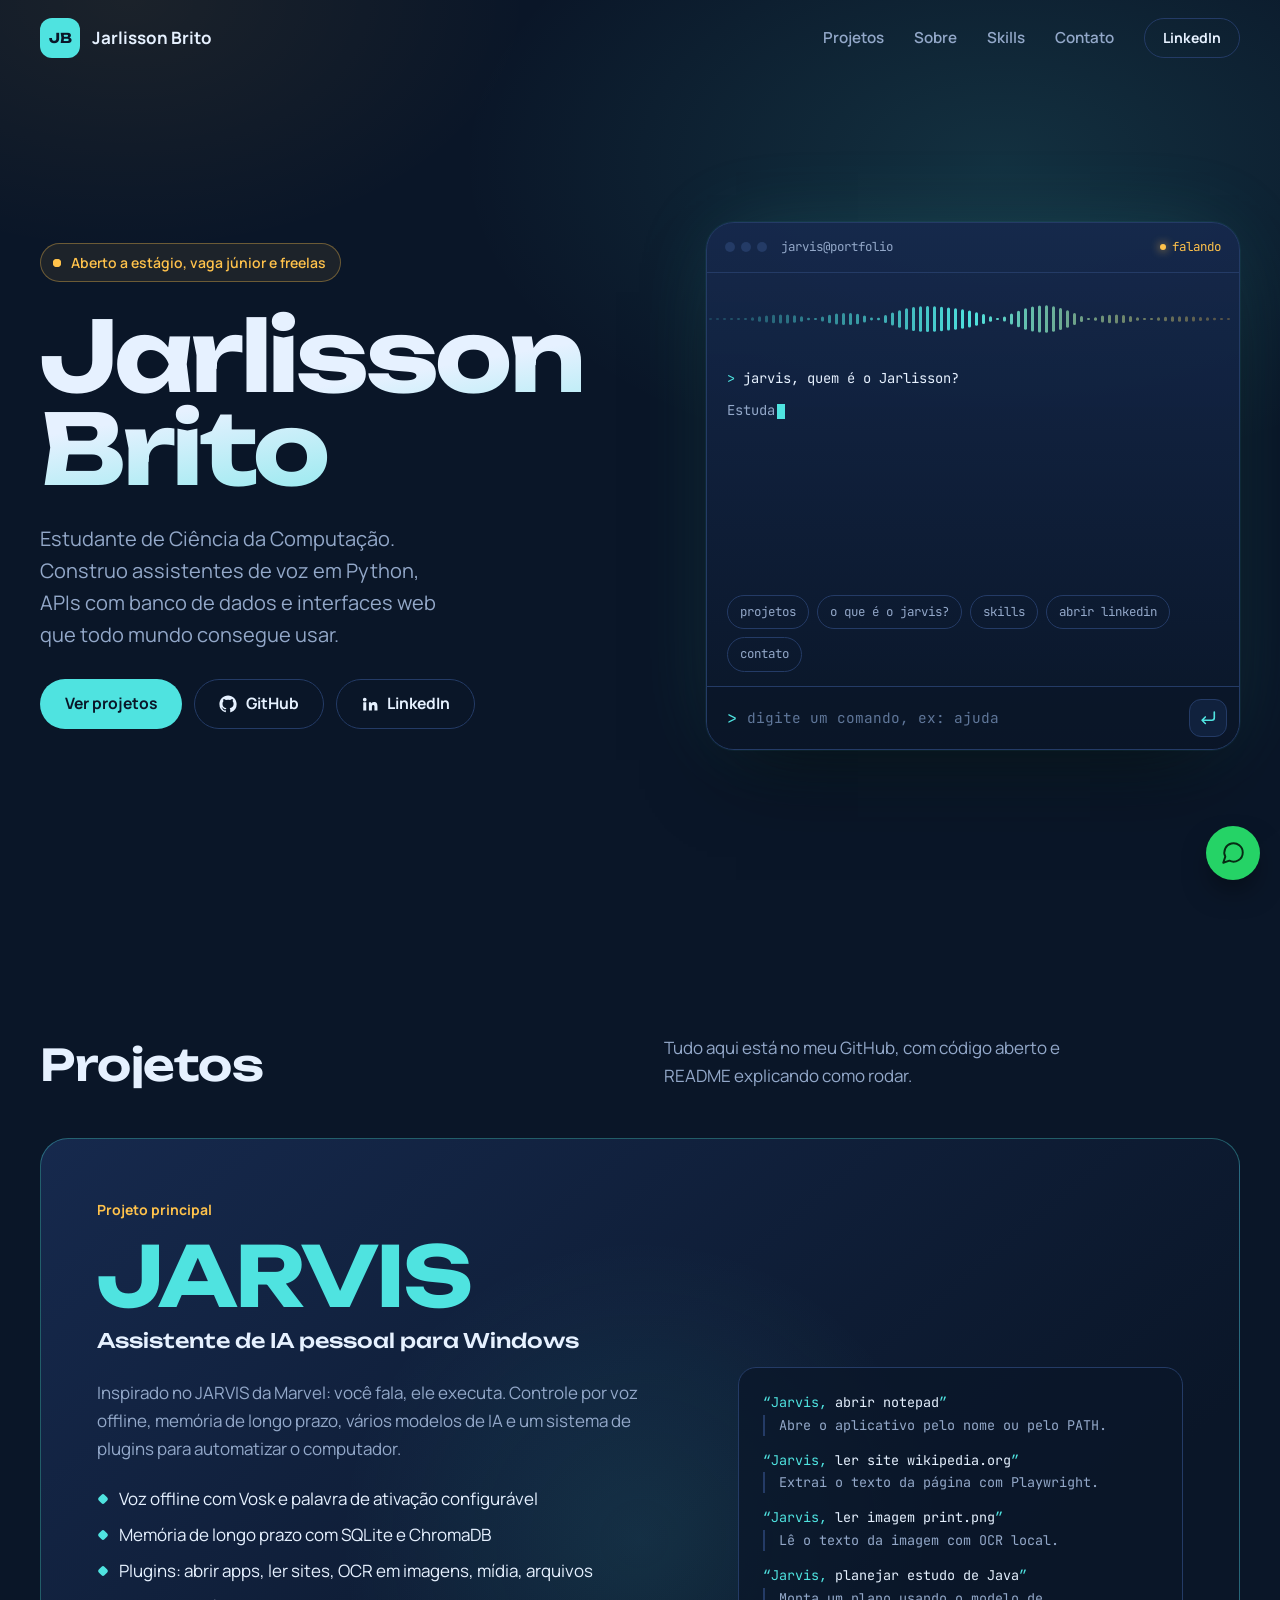
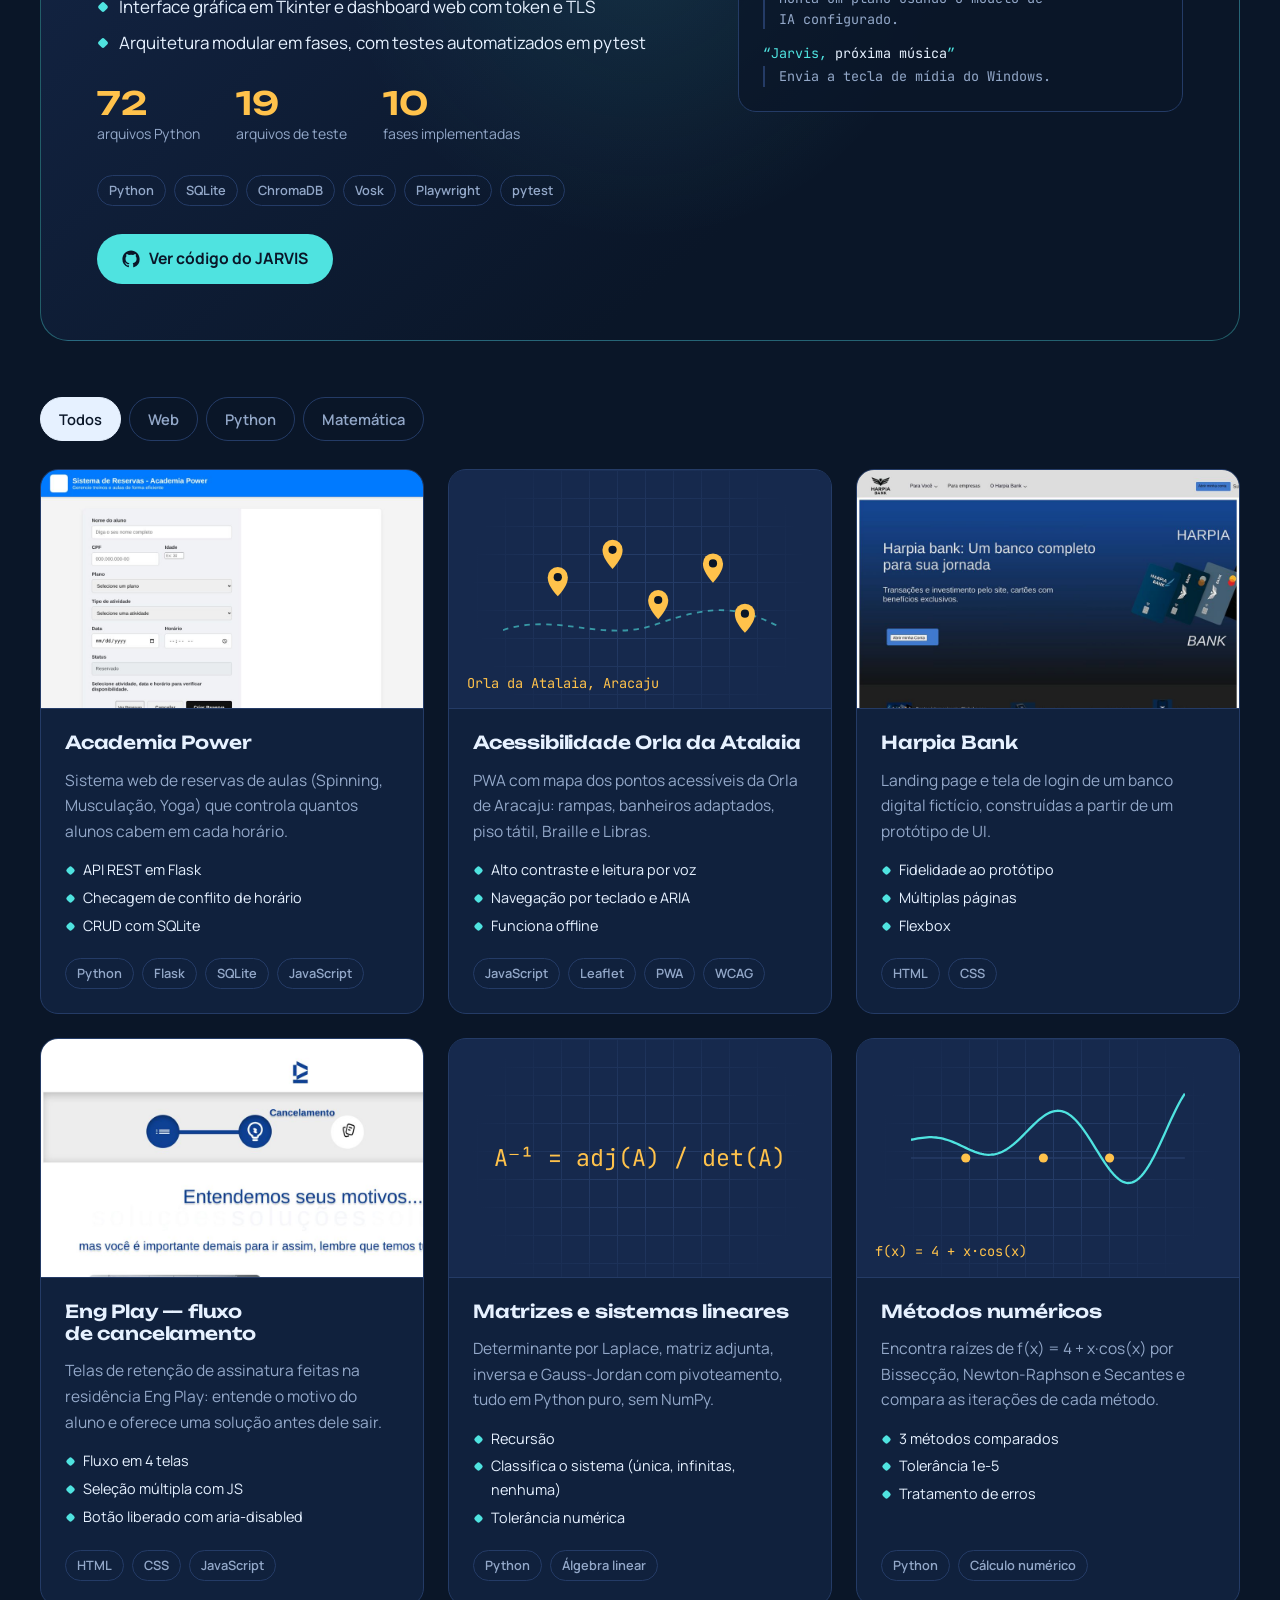
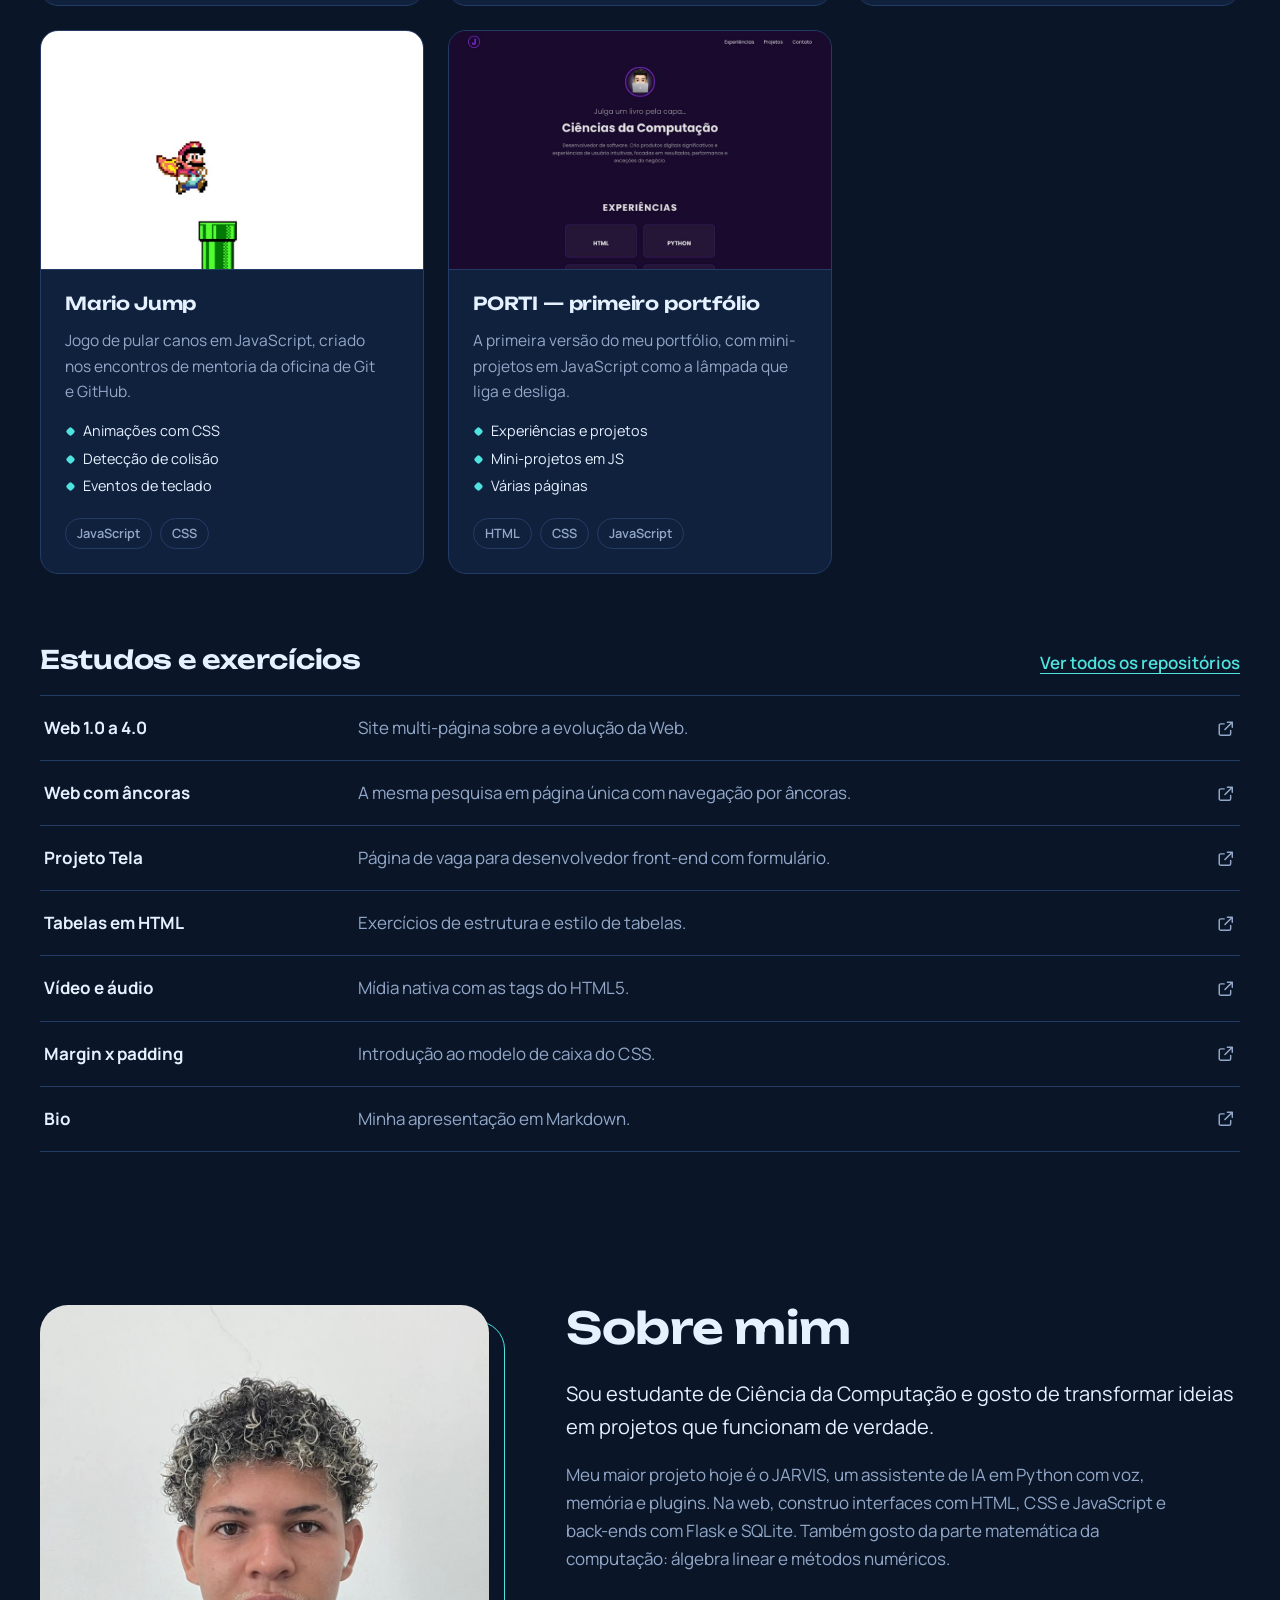
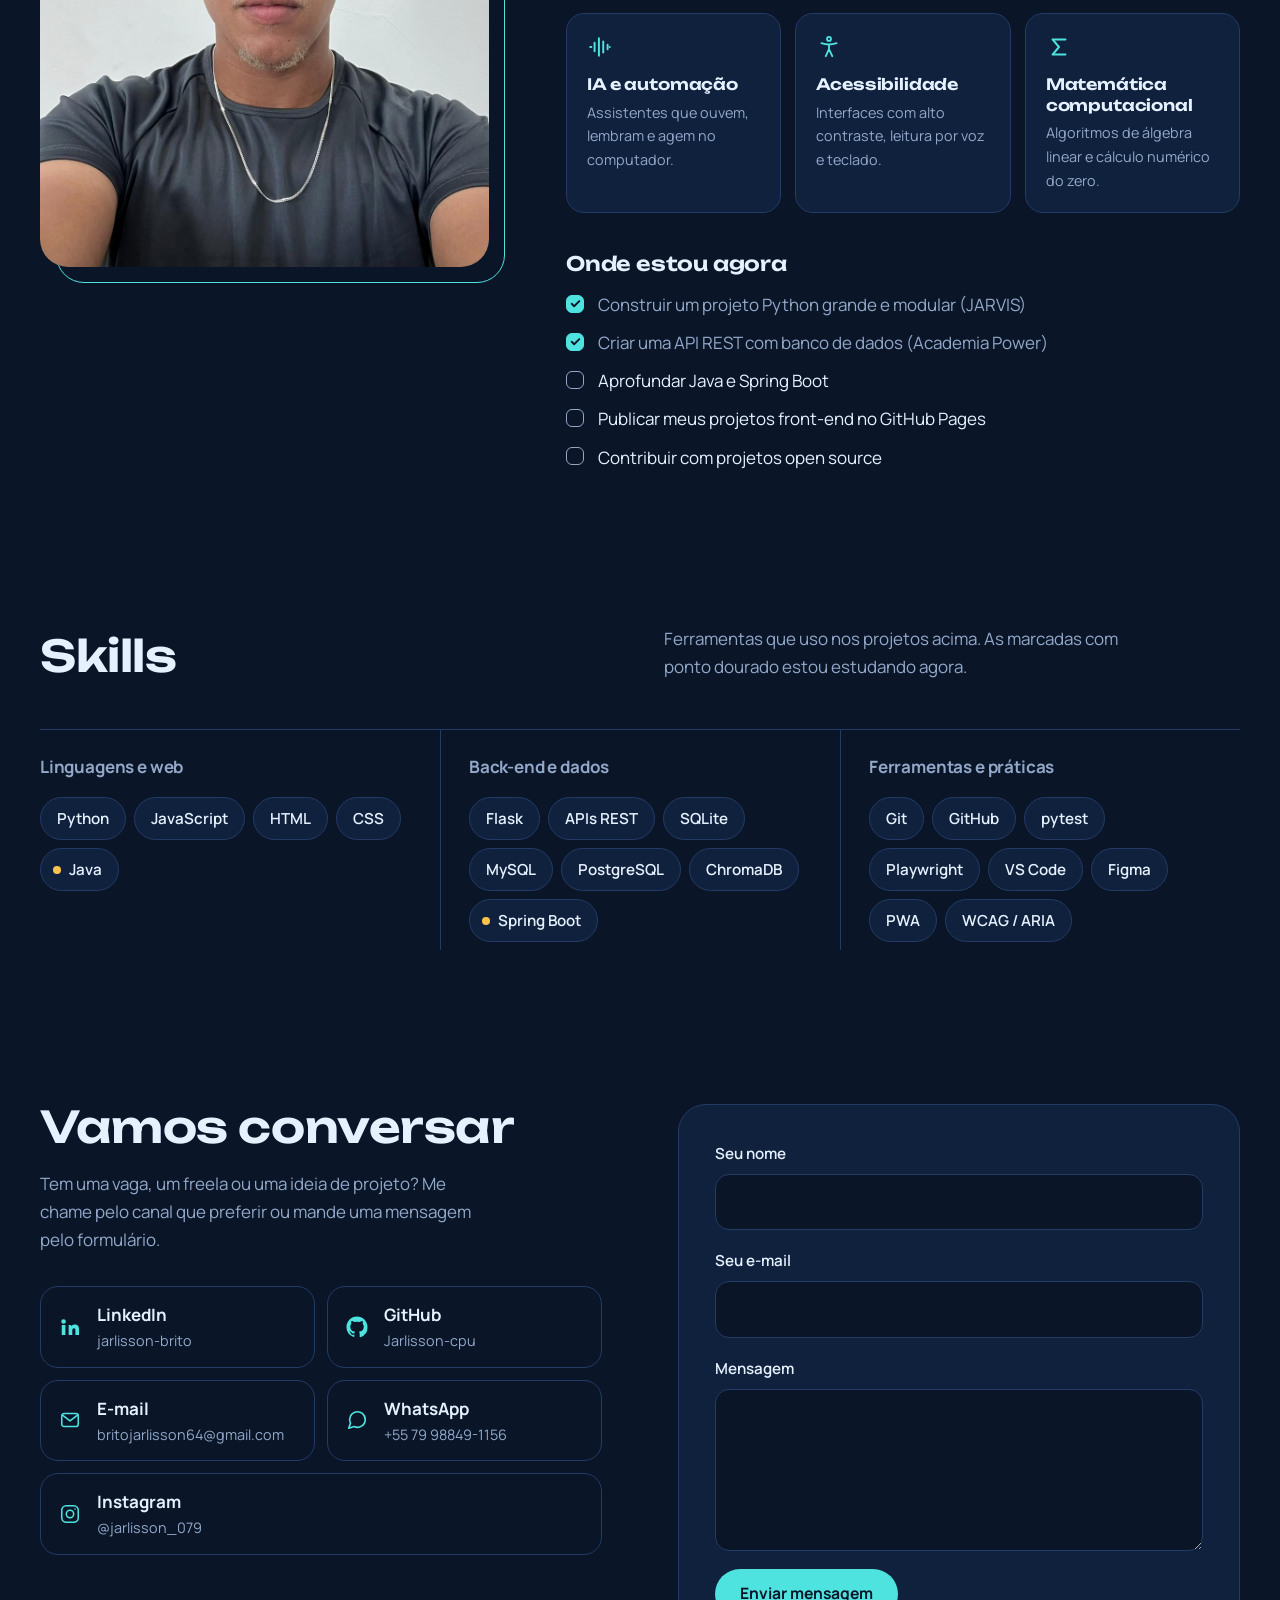
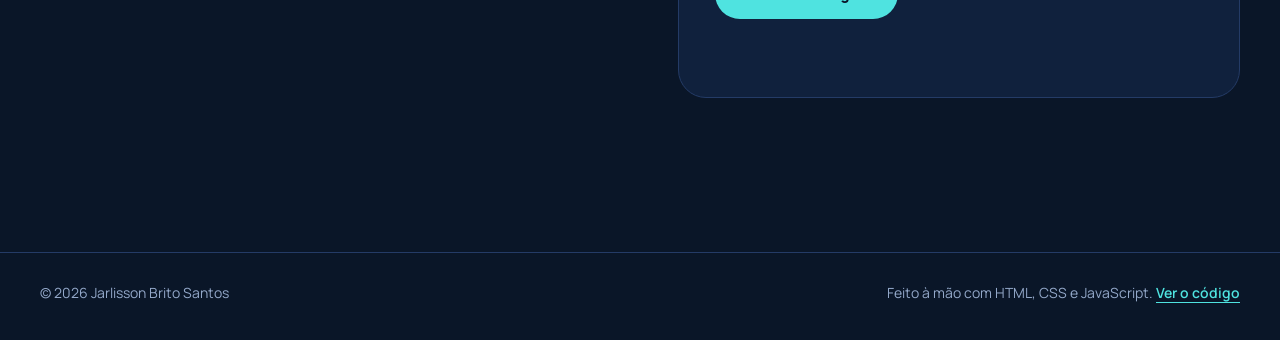
==== commit 7443c341: "Usa URL completa na imagem de prévia (og:image)" ====
--- a/index.html
+++ b/index.html
@@ -17,7 +17,8 @@
       property="og:description"
       content="Assistente de IA por voz, APIs em Flask e interfaces acessíveis."
     />
-    <meta property="og:image" content="assets/img/jarlisson.jpg" />
+    <meta property="og:image" content="https://jarlisson-cpu.github.io/portif-lio/assets/img/jarlisson.jpg" />
+    <meta property="og:url" content="https://jarlisson-cpu.github.io/portif-lio/" />
 
     <link rel="icon" href="assets/img/favicon.svg" type="image/svg+xml" />
 
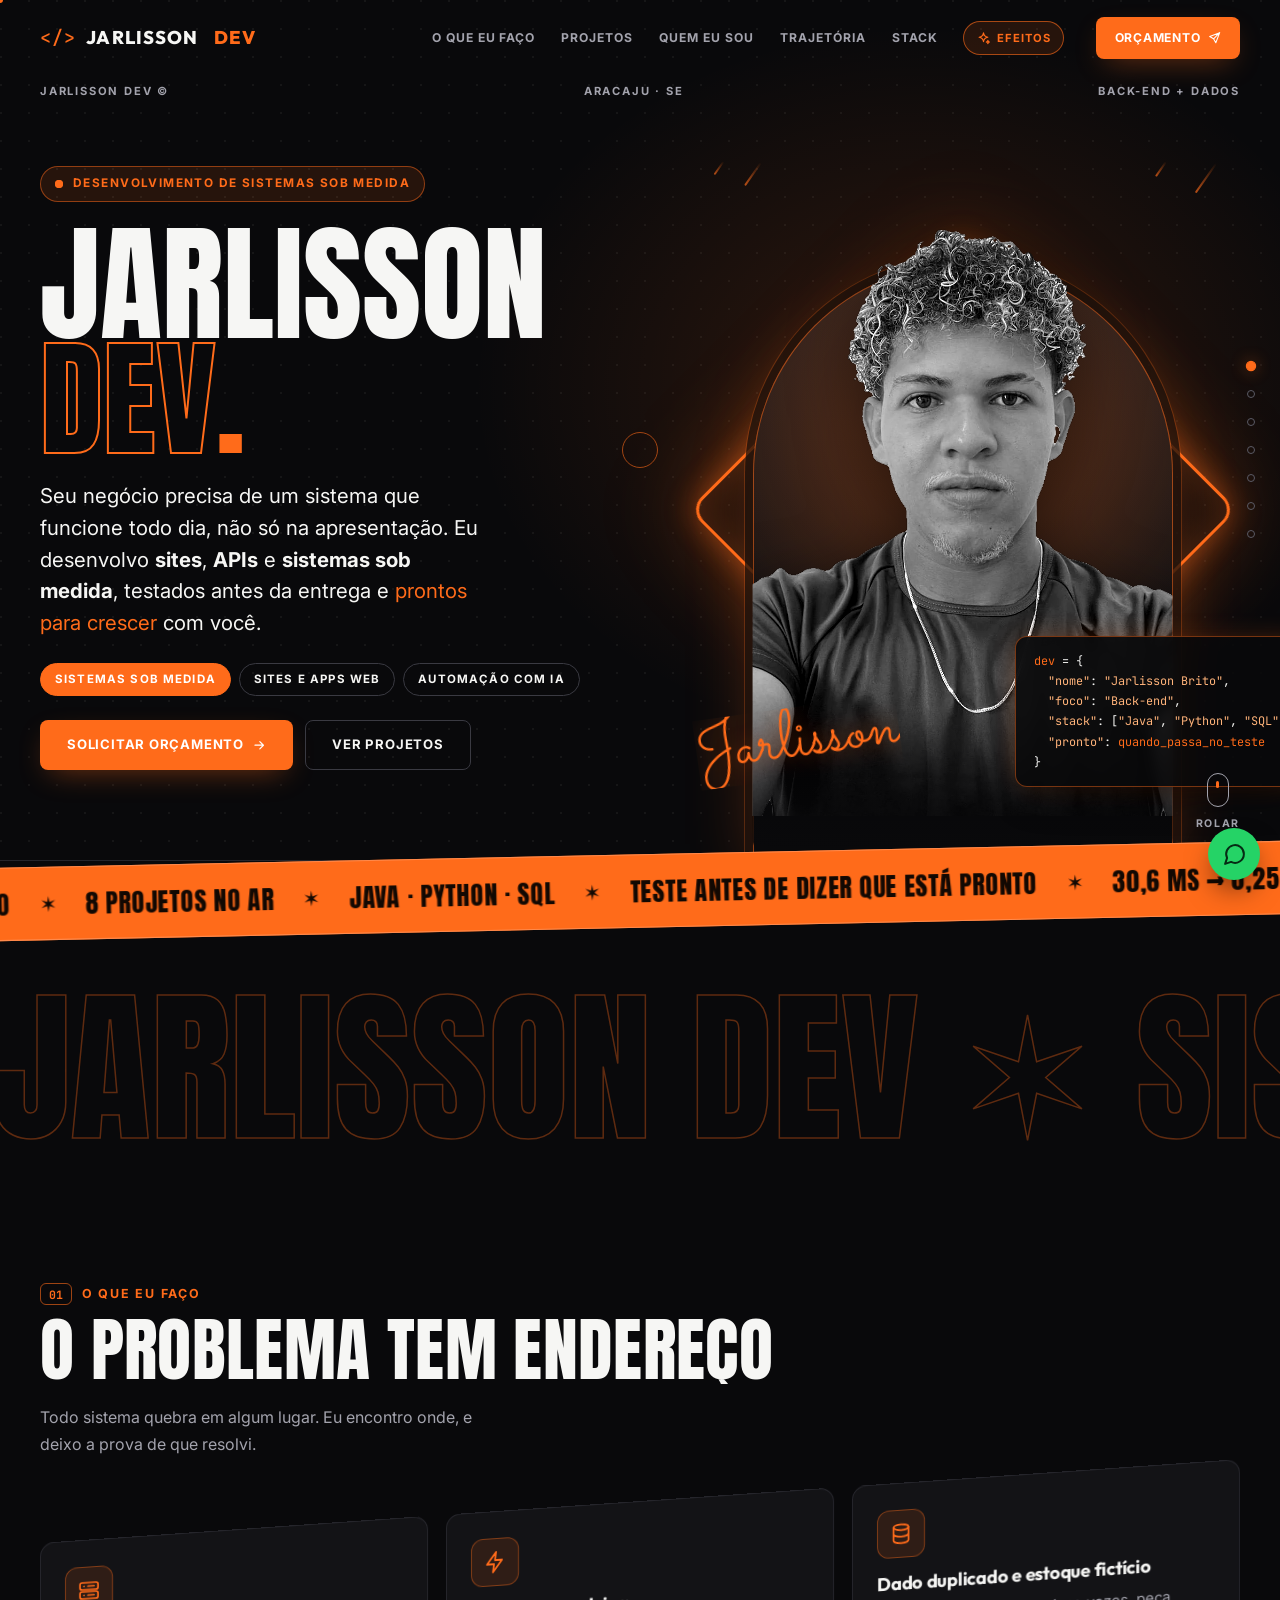
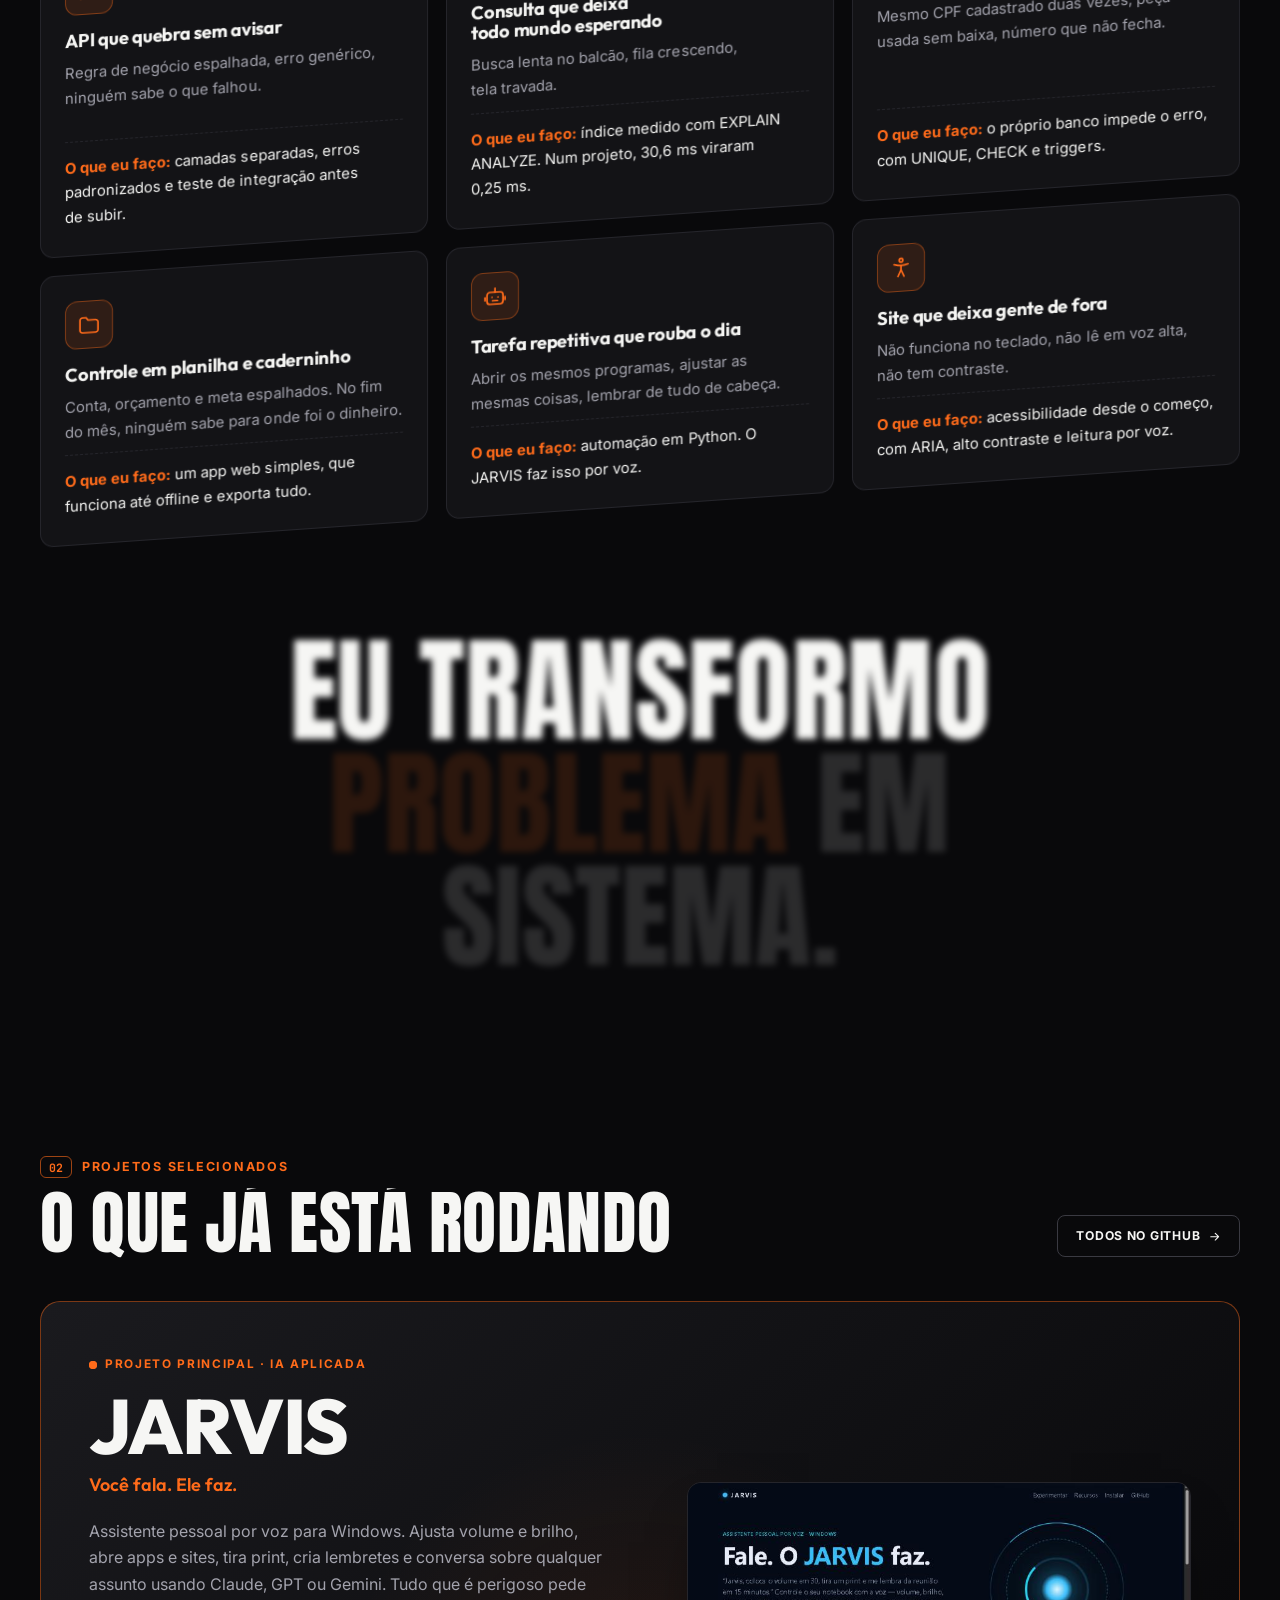
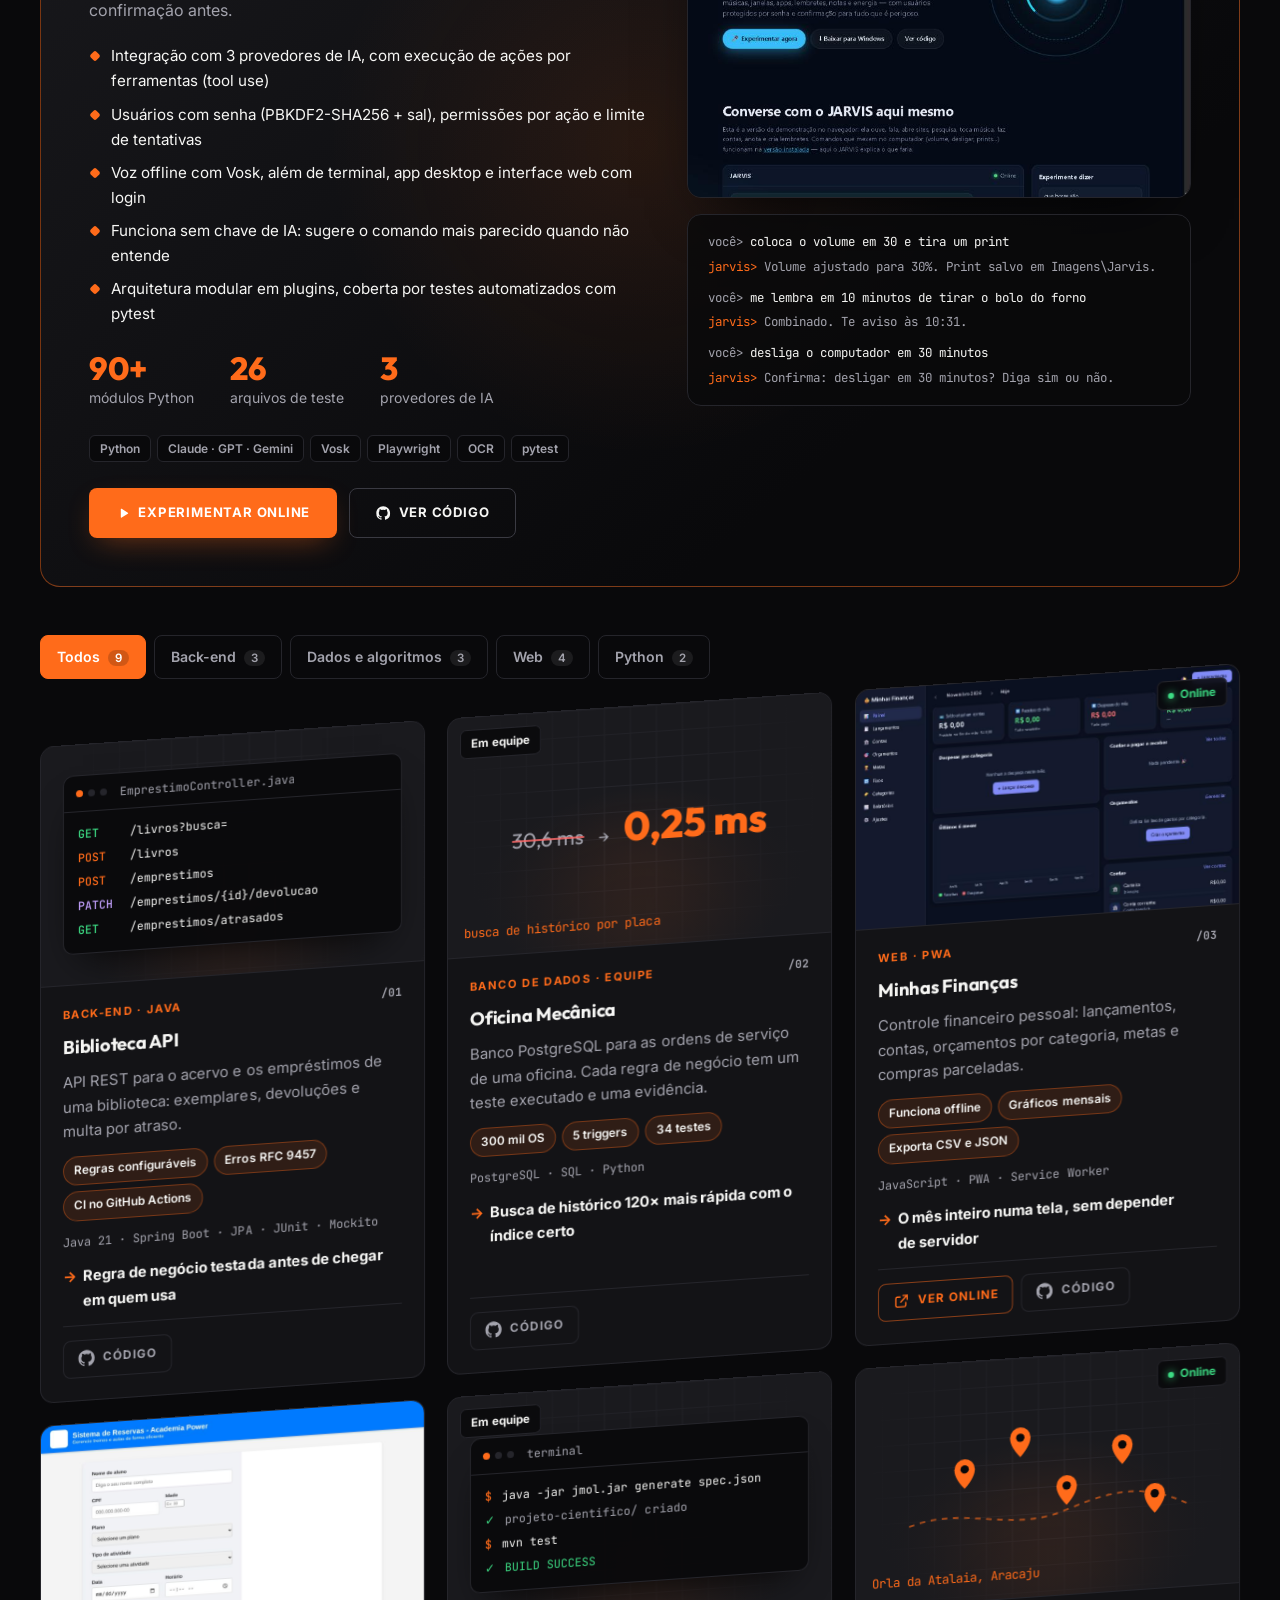
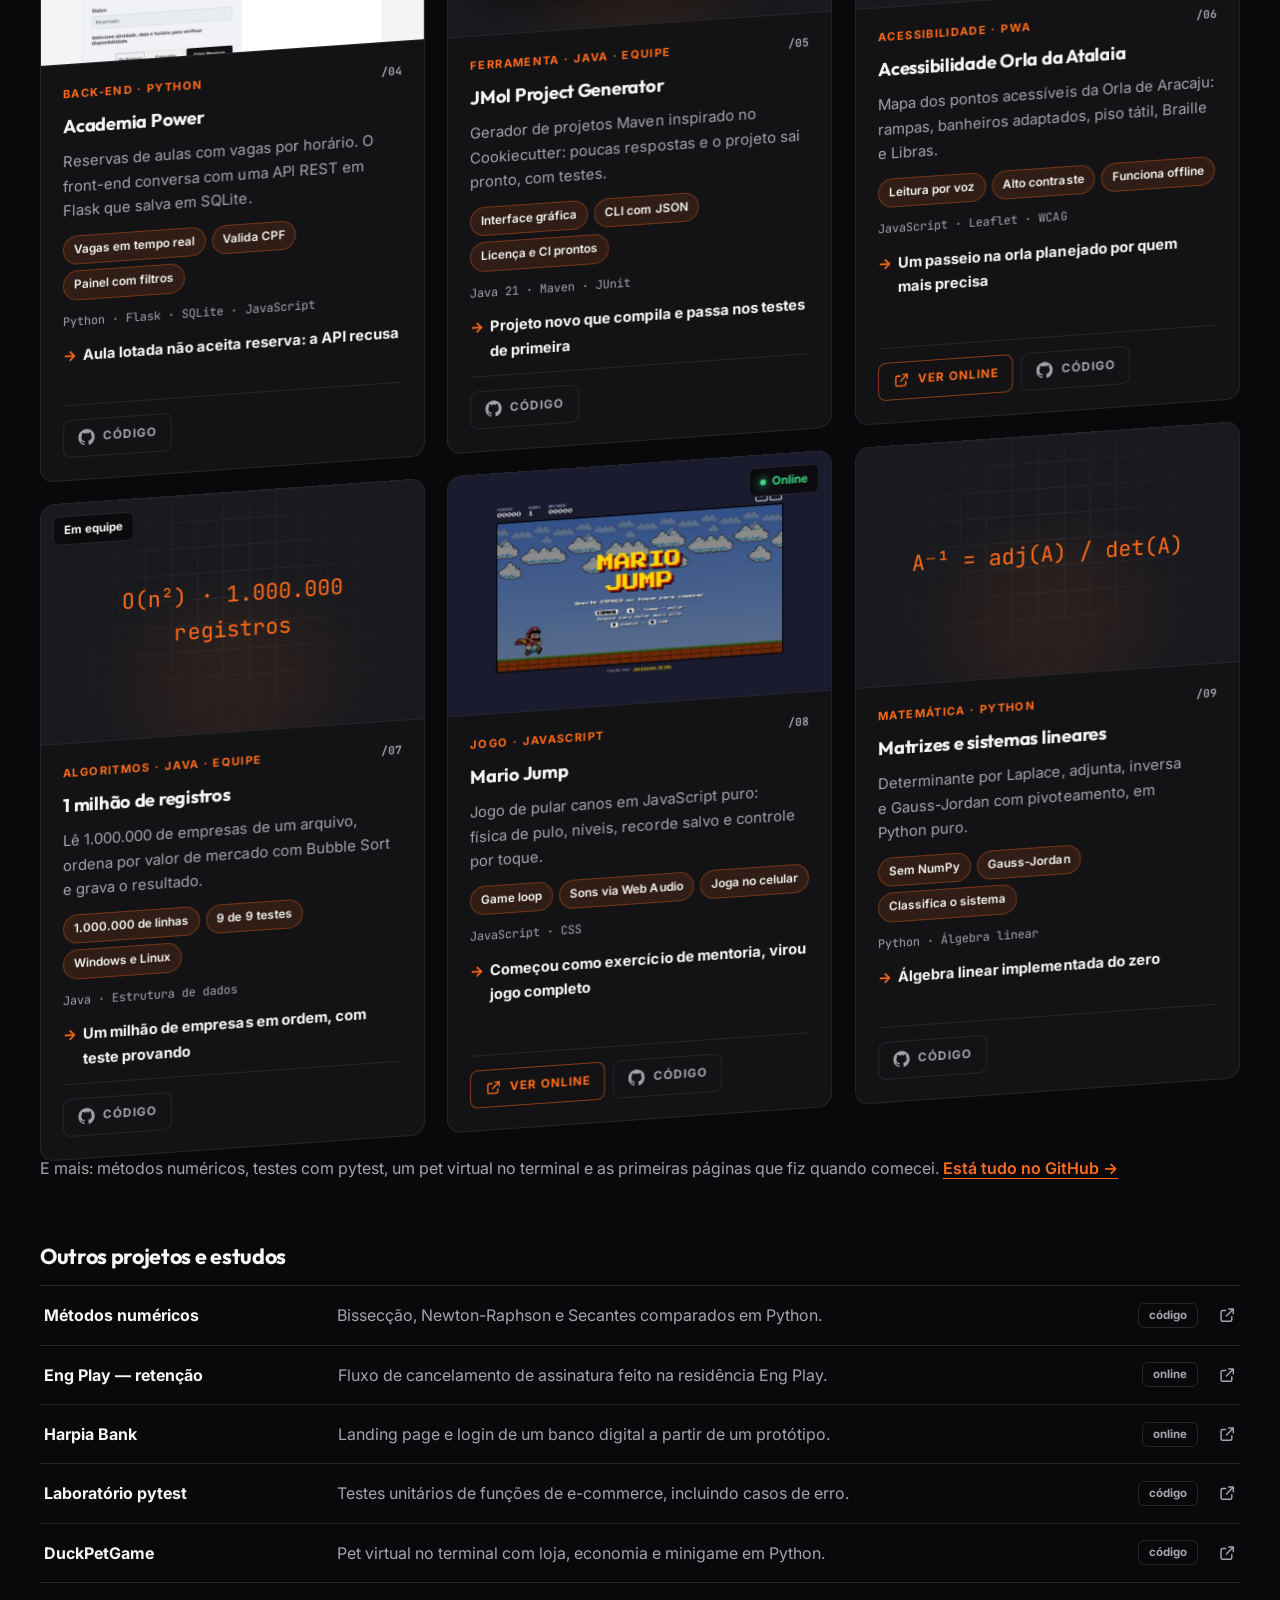
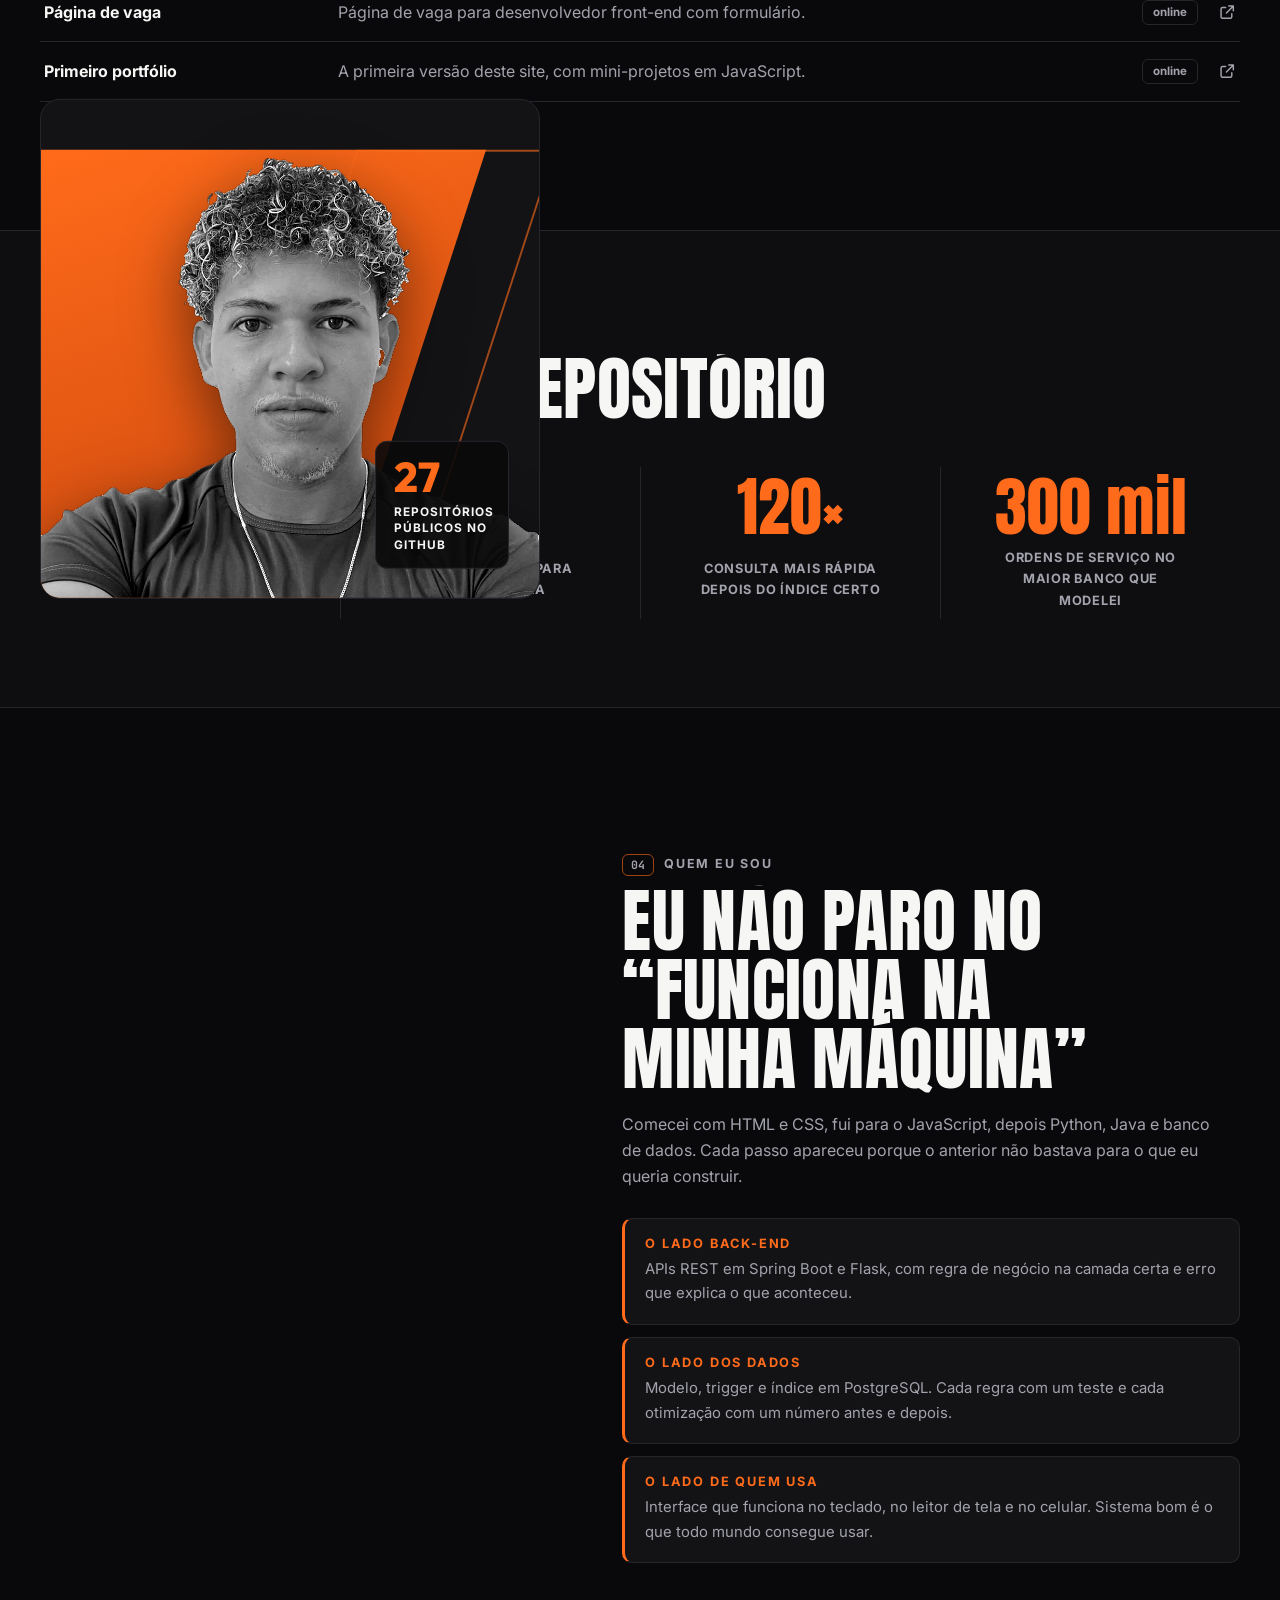
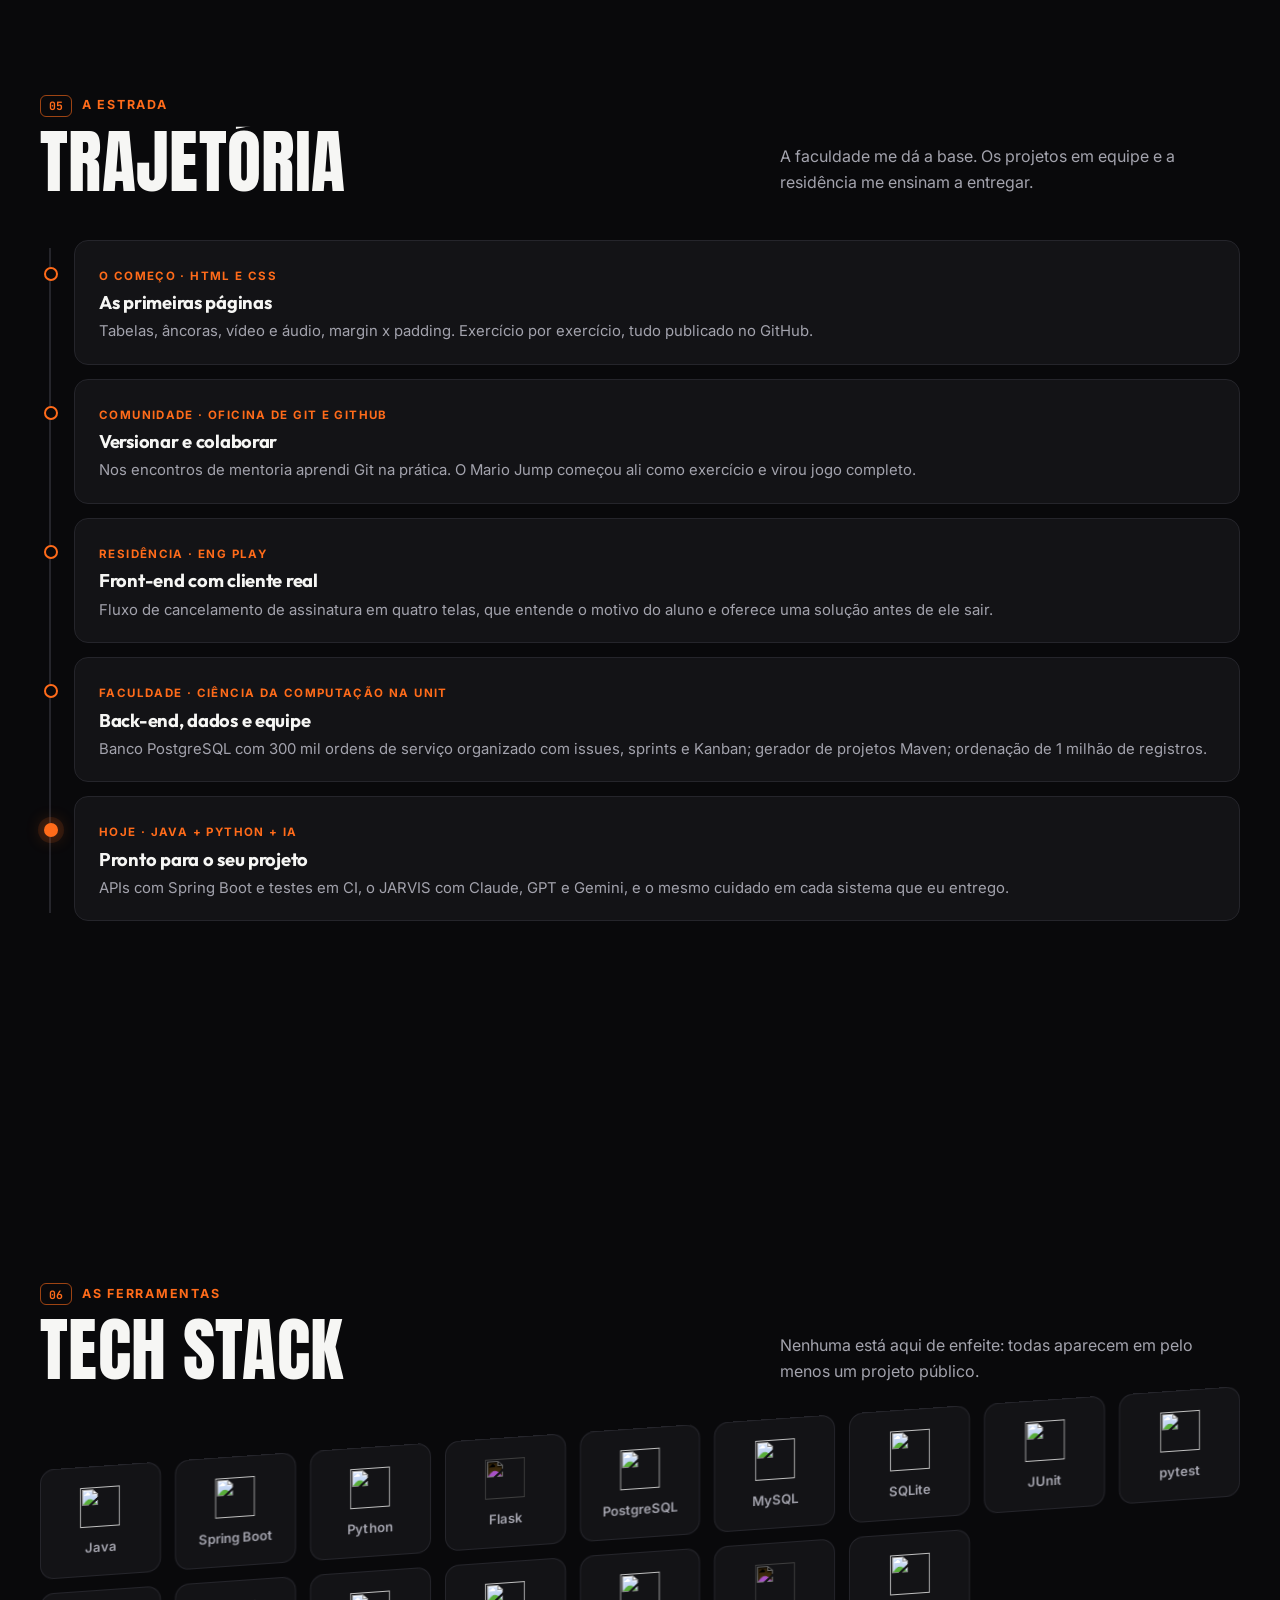
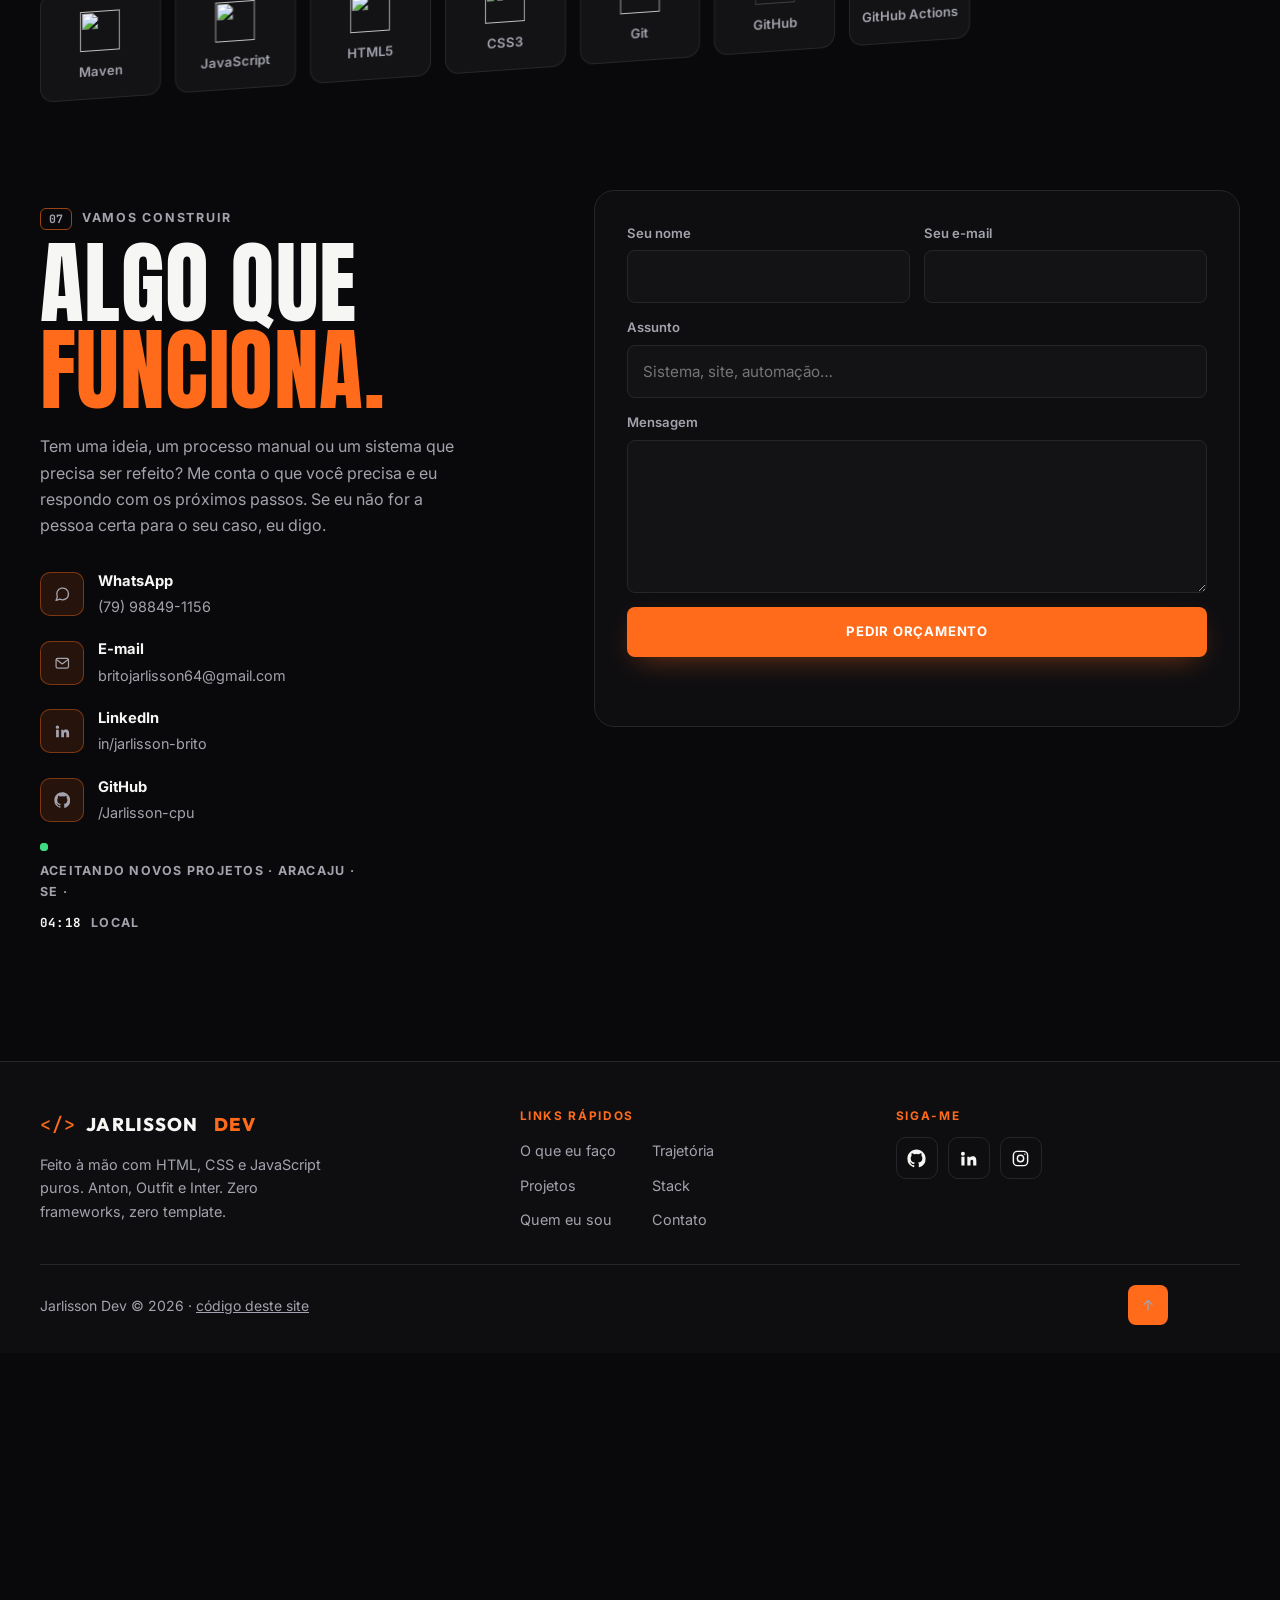
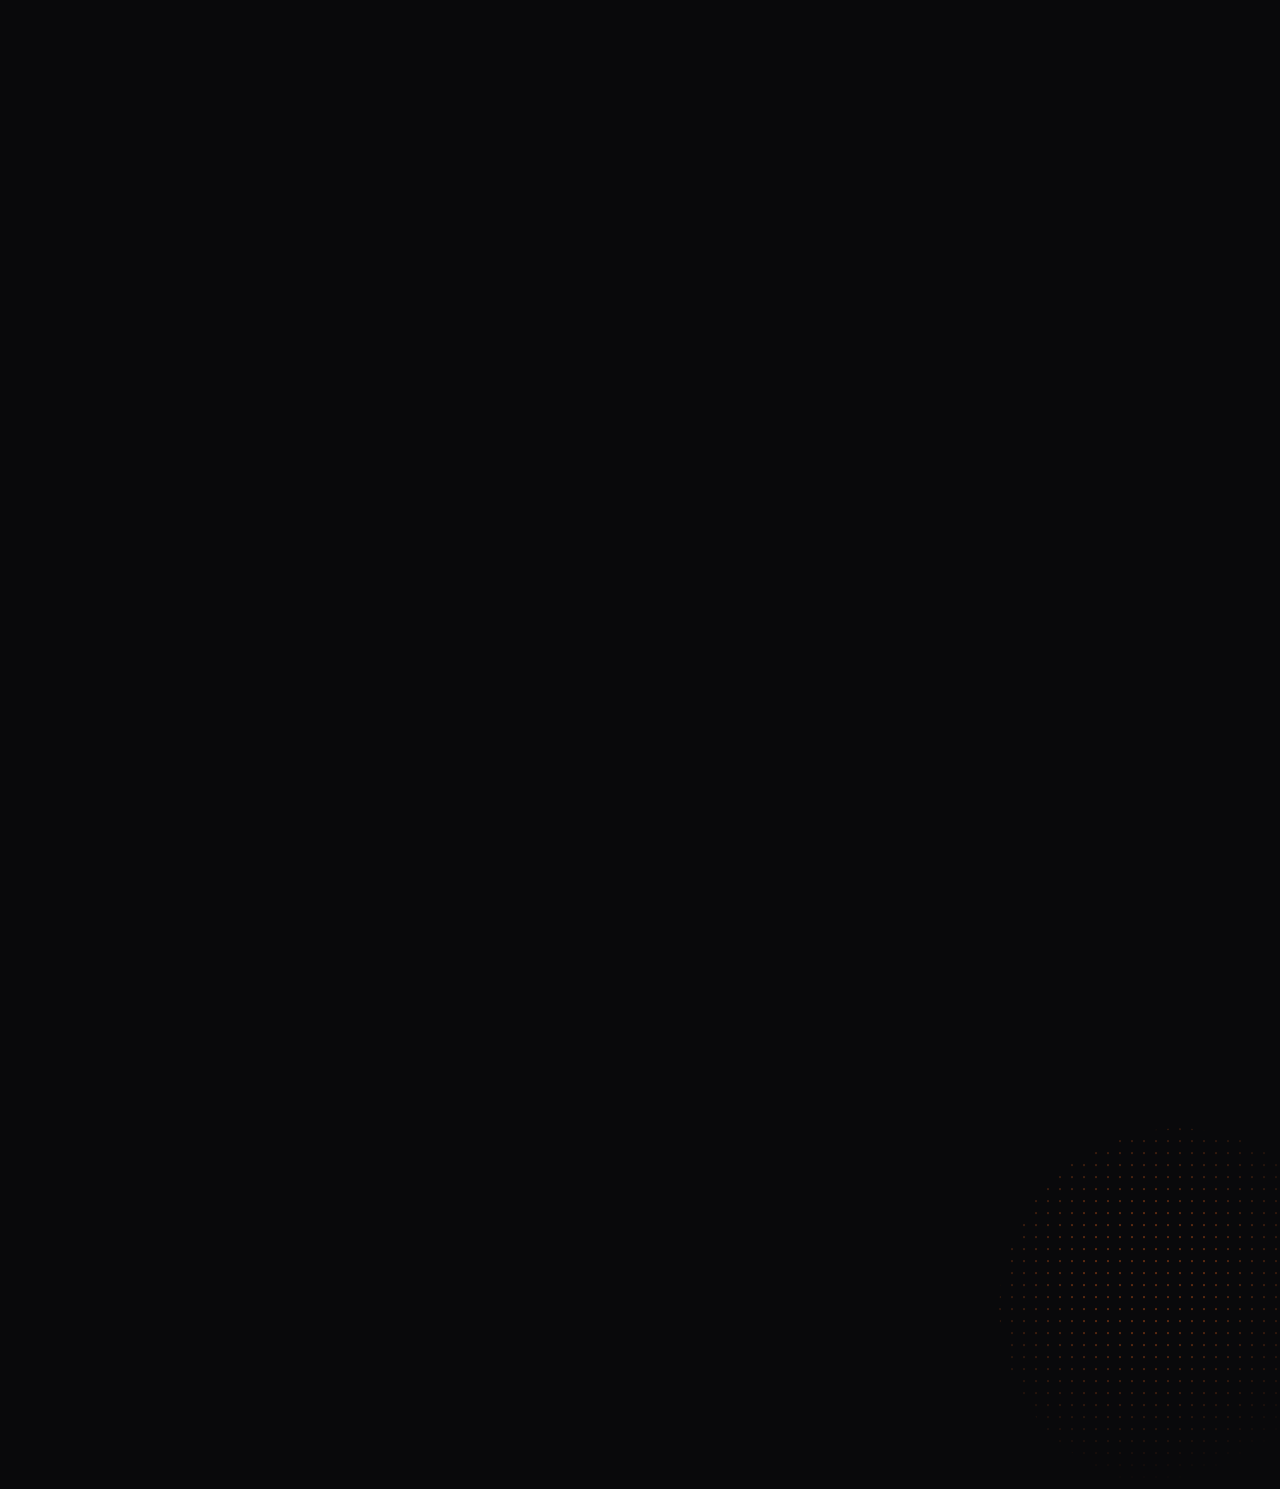
==== commit 6ca250c6: "Refaz o portfólio: tema preto e laranja, foco em serviços e efeitos - Novo visual no estilo pôster (" ====
--- a/index.html
+++ b/index.html
@@ -1,47 +1,80 @@
 <!doctype html>
-<html lang="pt-BR">
+<html lang="pt-BR" class="is-loading">
   <head>
     <meta charset="UTF-8" />
     <meta name="viewport" content="width=device-width, initial-scale=1.0" />
-    <title>Jarlisson Brito | Desenvolvedor Python e Web</title>
+    <title>Jarlisson Dev | Sistemas sob medida, sites e APIs</title>
     <meta
       name="description"
-      content="Portfólio de Jarlisson Brito, estudante de Ciência da Computação. Criador do JARVIS, assistente de IA por voz, e de projetos web com foco em acessibilidade."
+      content="Jarlisson Brito, estudante de Ciência da Computação na UNIT. APIs REST com Spring Boot e Flask, bancos PostgreSQL e o JARVIS, assistente por voz com IA. Código com teste, no ar."
     />
     <meta name="author" content="Jarlisson Brito Santos" />
-    <meta name="theme-color" content="#0a1628" />
+    <meta name="theme-color" content="#09090b" />
+    <link rel="canonical" href="https://jarlisson-cpu.github.io/" />
 
     <meta property="og:type" content="website" />
-    <meta property="og:title" content="Jarlisson Brito | Desenvolvedor Python e Web" />
-    <meta
-      property="og:description"
-      content="Assistente de IA por voz, APIs em Flask e interfaces acessíveis."
-    />
-    <meta property="og:image" content="https://jarlisson-cpu.github.io/portif-lio/assets/img/jarlisson.jpg" />
-    <meta property="og:url" content="https://jarlisson-cpu.github.io/portif-lio/" />
+    <meta property="og:locale" content="pt_BR" />
+    <meta property="og:site_name" content="Jarlisson Dev" />
+    <meta property="og:title" content="Jarlisson Dev | Sistemas sob medida, sites e APIs" />
+    <meta property="og:description" content="APIs REST com Spring Boot e Flask, bancos de dados PostgreSQL e um assistente de IA por voz. Código com teste, no ar." />
+    <meta property="og:image" content="https://jarlisson-cpu.github.io/assets/img/jarlisson.jpg" />
+    <meta property="og:url" content="https://jarlisson-cpu.github.io/" />
+    <meta name="twitter:card" content="summary_large_image" />
+
+    <script type="application/ld+json">
+      {
+        "@context": "https://schema.org",
+        "@type": "Person",
+        "name": "Jarlisson Brito Santos",
+        "jobTitle": "Desenvolvedor Back-end (Java e Python)",
+        "url": "https://jarlisson-cpu.github.io/",
+        "image": "https://jarlisson-cpu.github.io/assets/img/jarlisson.jpg",
+        "alumniOf": { "@type": "CollegeOrUniversity", "name": "Universidade Tiradentes (UNIT)" },
+        "knowsAbout": ["Java", "Spring Boot", "Python", "Flask", "PostgreSQL", "APIs REST", "JavaScript", "Acessibilidade web"],
+        "sameAs": ["https://github.com/Jarlisson-cpu", "https://www.linkedin.com/in/jarlisson-brito-602909368/"]
+      }
+    </script>
+
+    <!-- Efeitos: seguem o sistema ("reduzir movimento"), mas o visitante
+         pode ligar ou desligar no botão "Efeitos" e a escolha fica salva -->
+    <script>
+      (function () {
+        var saved = null;
+        try { saved = localStorage.getItem('efeitos'); } catch (e) {}
+        var osReduce = window.matchMedia('(prefers-reduced-motion: reduce)').matches;
+        window.MOTION_OK = saved ? saved === 'on' : !osReduce;
+        if (!window.MOTION_OK) {
+          document.documentElement.classList.remove('is-loading');
+          document.documentElement.classList.add('reduce-motion');
+        }
+      })();
+    </script>
 
     <link rel="icon" href="assets/img/favicon.svg" type="image/svg+xml" />
+    <link rel="preload" as="image" href="assets/img/jarlisson-recorte.webp" />
 
     <link rel="preconnect" href="https://fonts.googleapis.com" />
     <link rel="preconnect" href="https://fonts.gstatic.com" crossorigin />
     <link
-      href="https://fonts.googleapis.com/css2?family=JetBrains+Mono:wght@400;500&family=Manrope:wght@400;500;600;700&family=Unbounded:wght@500;600;700&display=swap"
+      href="https://fonts.googleapis.com/css2?family=Anton&family=Inter:wght@400;500;600;700&family=JetBrains+Mono:wght@400;500&family=Outfit:wght@600;700;800&family=Sacramento&display=swap"
       rel="stylesheet"
     />
 
-    <!-- Estilos: base → componentes → seções → responsivo -->
+    <!-- Estilos: base → componentes → seções → efeitos → responsivo -->
     <link rel="stylesheet" href="assets/css/base.css" />
     <link rel="stylesheet" href="assets/css/components.css" />
     <link rel="stylesheet" href="assets/css/sections.css" />
+    <link rel="stylesheet" href="assets/css/effects.css" />
     <link rel="stylesheet" href="assets/css/responsive.css" />
 
     <!-- Scripts: dados → módulos → main (defer mantém a ordem) -->
     <script src="assets/js/data/profile.js" defer></script>
     <script src="assets/js/data/projects.js" defer></script>
-    <script src="assets/js/modules/waveform.js" defer></script>
-    <script src="assets/js/modules/console.js" defer></script>
     <script src="assets/js/modules/projects.js" defer></script>
     <script src="assets/js/modules/navigation.js" defer></script>
+    <script src="assets/js/modules/reveal.js" defer></script>
+    <script src="assets/js/modules/effects.js" defer></script>
+    <script src="assets/js/modules/github-stats.js" defer></script>
     <script src="assets/js/modules/contact-form.js" defer></script>
     <script src="assets/js/main.js" defer></script>
   </head>
@@ -50,31 +83,46 @@
     <a class="skip-link" href="#conteudo">Pular para o conteúdo</a>
     <div class="scroll-progress" aria-hidden="true"></div>
 
+    <!-- Tela de abertura -->
+    <div class="loader" aria-hidden="true">
+      <div class="loader__inner">
+        <span class="loader__mark">&lt;/&gt;</span>
+        <span class="loader__count" data-loader-count>0</span>
+      </div>
+      <div class="loader__bar"><i></i></div>
+    </div>
+
+    <!-- Cursor personalizado (só em telas com mouse) -->
+    <div class="cursor" aria-hidden="true"><span class="cursor__dot"></span><span class="cursor__ring"></span></div>
+
+    <!-- Navegação lateral por pontos -->
+    <nav class="dots" aria-label="Seções da página" data-dots></nav>
+
     <!-- ============================ HEADER ============================ -->
     <header class="site-header">
       <div class="container site-header__inner">
-        <a href="#inicio" class="brand" aria-label="Jarlisson Brito, voltar ao início">
-          <span class="brand__mark" aria-hidden="true">JB</span>
-          <span class="brand__name">Jarlisson Brito</span>
+        <a href="#inicio" class="brand" aria-label="Jarlisson Dev, voltar ao início">
+          <span class="brand__mark" aria-hidden="true">&lt;/&gt;</span>
+          JARLISSON<span class="accent">DEV</span>
         </a>
 
-        <button
-          class="menu-toggle"
-          type="button"
-          aria-controls="site-nav"
-          aria-expanded="false"
-          aria-label="Abrir menu"
-        >
+        <button class="menu-toggle" type="button" aria-controls="site-nav" aria-expanded="false" aria-label="Abrir menu">
           <span></span><span></span>
         </button>
 
         <nav id="site-nav" class="site-nav" aria-label="Navegação principal">
+          <a href="#problemas">O que eu faço</a>
           <a href="#projetos">Projetos</a>
-          <a href="#sobre">Sobre</a>
-          <a href="#skills">Skills</a>
-          <a href="#contato">Contato</a>
-          <a class="btn btn--small btn--outline" href="https://www.linkedin.com/in/jarlisson-brito-602909368/" target="_blank" rel="noopener noreferrer">
-            LinkedIn
+          <a href="#sobre">Quem eu sou</a>
+          <a href="#trajetoria">Trajetória</a>
+          <a href="#skills">Stack</a>
+          <button class="motion-toggle" type="button" data-motion-toggle aria-pressed="true">
+            <svg class="icon" viewBox="0 0 24 24" aria-hidden="true"><use href="#i-sparkle" /></svg>
+            <span>Efeitos</span>
+          </button>
+          <a class="btn btn--primary btn--small" href="#contato" data-magnetic>
+            Orçamento
+            <svg class="icon" viewBox="0 0 24 24" aria-hidden="true"><use href="#i-send" /></svg>
           </a>
         </nav>
       </div>
@@ -82,264 +130,434 @@
 
     <main id="conteudo">
       <!-- ============================ HERO ============================ -->
-      <section id="inicio" class="hero container">
-        <div class="hero__intro">
-          <p class="status">
-            <span class="status__dot" aria-hidden="true"></span>
-            Aberto a estágio, vaga júnior e freelas
-          </p>
-
-          <h1 class="hero__title">Jarlisson<br />Brito</h1>
-
-          <p class="hero__lede">
-            Estudante de Ciência da Computação. Construo assistentes de voz em
-            Python, APIs com banco de dados e interfaces web que todo mundo
-            consegue usar.
-          </p>
-
-          <div class="hero__actions">
-            <a href="#projetos" class="btn btn--primary">Ver projetos</a>
-            <a class="btn btn--outline" href="https://github.com/Jarlisson-cpu" target="_blank" rel="noopener noreferrer">
-              <svg class="icon" viewBox="0 0 24 24" aria-hidden="true"><use href="#i-github" /></svg>
-              GitHub
-            </a>
-            <a class="btn btn--outline" href="https://www.linkedin.com/in/jarlisson-brito-602909368/" target="_blank" rel="noopener noreferrer">
-              <svg class="icon" viewBox="0 0 24 24" aria-hidden="true"><use href="#i-linkedin" /></svg>
-              LinkedIn
-            </a>
-          </div>
-        </div>
-
-        <!-- Console interativo inspirado no JARVIS -->
-        <div class="console" aria-label="Console interativo inspirado no JARVIS">
-          <div class="console__bar">
-            <span class="console__lights" aria-hidden="true"><i></i><i></i><i></i></span>
-            <span class="console__title">jarvis@portfolio</span>
-            <span class="console__state" data-console-state>ouvindo</span>
-          </div>
-
-          <canvas class="console__wave" data-waveform height="72" aria-hidden="true"></canvas>
-
-          <div class="console__log" data-console-log aria-live="polite"></div>
-
-          <div class="console__chips" aria-label="Comandos sugeridos">
-            <button type="button" class="chip" data-command="projetos">projetos</button>
-            <button type="button" class="chip" data-command="jarvis">o que é o jarvis?</button>
-            <button type="button" class="chip" data-command="skills">skills</button>
-            <button type="button" class="chip" data-command="linkedin">abrir linkedin</button>
-            <button type="button" class="chip" data-command="contato">contato</button>
-          </div>
-
-          <form class="console__input" data-console-form autocomplete="off">
-            <label for="console-command" class="visually-hidden">Digite um comando</label>
-            <span aria-hidden="true">&gt;</span>
-            <input id="console-command" name="command" type="text" placeholder="digite um comando, ex: ajuda" />
-            <button type="submit" aria-label="Enviar comando">
-              <svg class="icon" viewBox="0 0 24 24" aria-hidden="true"><use href="#i-enter" /></svg>
-            </button>
-          </form>
-        </div>
-      </section>
-
-      <!-- ============================ PROJETOS ============================ -->
-      <section id="projetos" class="section container">
+      <section id="inicio" class="hero" data-dot="Início">
+        <div class="container hero__meta" aria-hidden="true">
+          <span>Jarlisson Dev ©</span>
+          <span>Aracaju · SE</span>
+          <span>Back-end + dados</span>
+        </div>
+
+        <div class="container hero__inner">
+          <div class="hero__intro">
+            <p class="pill"><span class="pulse" aria-hidden="true"></span> Desenvolvimento de sistemas sob medida</p>
+
+            <h1 class="hero__title" aria-label="Jarlisson Dev">
+              <span class="hero__line" data-split aria-hidden="true">Jarlisson</span>
+              <span class="hero__line hero__line--outline" data-split aria-hidden="true">Dev<b>.</b></span>
+            </h1>
+
+            <p class="hero__lede">
+              Seu negócio precisa de um sistema que funcione todo dia, não só
+              na apresentação. Eu desenvolvo <strong>sites</strong>,
+              <strong>APIs</strong> e <strong>sistemas sob medida</strong>,
+              testados antes da entrega e <span class="accent">prontos para crescer</span> com você.
+            </p>
+
+            <ul class="hero__chips">
+              <li>Sistemas sob medida</li>
+              <li>Sites e apps web</li>
+              <li>Automação com IA</li>
+            </ul>
+
+            <div class="hero__actions">
+              <a href="#contato" class="btn btn--primary" data-magnetic>
+                Solicitar orçamento
+                <svg class="icon" viewBox="0 0 24 24" aria-hidden="true"><use href="#i-arrow" /></svg>
+              </a>
+              <a href="#projetos" class="btn btn--outline" data-magnetic>Ver projetos</a>
+            </div>
+          </div>
+
+          <div class="hero__visual" data-parallax-root>
+            <div class="hero__glow" data-depth="0.6" aria-hidden="true"></div>
+            <div class="hero__sparks" data-depth="1.2" aria-hidden="true"><span></span><span></span><span></span><span></span></div>
+            <!-- Moldura atrás; a foto fica na frente e a cabeça "sai" pelo topo -->
+            <div class="hero__frame" aria-hidden="true"></div>
+            <div class="hero__cutout">
+              <img class="hero__photo" src="assets/img/jarlisson-recorte.webp" alt="Foto de Jarlisson Brito" width="960" height="1125" fetchpriority="high" />
+            </div>
+            <span class="hero__signature" data-depth="1.6" aria-hidden="true">Jarlisson</span>
+
+            <pre class="code-card" data-depth="1" aria-hidden="true"><span class="k">dev</span> = {
+  <span class="s">"nome"</span>: <span class="s">"Jarlisson Brito"</span>,
+  <span class="s">"foco"</span>: <span class="s">"Back-end"</span>,
+  <span class="s">"stack"</span>: [<span class="s">"Java"</span>, <span class="s">"Python"</span>, <span class="s">"SQL"</span>],
+  <span class="s">"pronto"</span>: <span class="k">quando_passa_no_teste</span>
+}</pre>
+
+          </div>
+        </div>
+
+        <a class="scroll-hint" href="#problemas" aria-label="Rolar para a próxima seção"><i aria-hidden="true"></i>ROLAR</a>
+      </section>
+
+      <!-- Faixa rolando -->
+      <div class="marquee" aria-label="Destaques">
+        <div class="marquee__track">
+          <ul>
+            <li>30,6 ms → 0,25 ms</li><li>1 milhão de registros ordenados</li><li>300 mil ordens de serviço</li><li>8 projetos no ar</li><li>Java · Python · SQL</li><li>Teste antes de dizer que está pronto</li>
+          </ul>
+          <ul aria-hidden="true">
+            <li>30,6 ms → 0,25 ms</li><li>1 milhão de registros ordenados</li><li>300 mil ordens de serviço</li><li>8 projetos no ar</li><li>Java · Python · SQL</li><li>Teste antes de dizer que está pronto</li>
+          </ul>
+        </div>
+      </div>
+
+      <!-- Texto gigante que anda para o lado com a rolagem -->
+      <div class="bg-word" aria-hidden="true"><span data-scroll-x="-0.35">Jarlisson Dev ✶ Sistemas sob medida ✶ Jarlisson Dev ✶ Sistemas sob medida ✶</span></div>
+
+      <!-- ============================ 01 · PROBLEMAS ============================ -->
+      <section id="problemas" class="section container" data-dot="O que eu faço">
         <header class="section-head">
-          <h2>Projetos</h2>
-          <p>
-            Tudo aqui está no meu GitHub, com código aberto e README explicando
-            como rodar.
-          </p>
+          <div>
+            <p class="eyebrow"><span class="eyebrow__num">01</span> O que eu faço</p>
+            <h2 class="display" data-reveal="clip">O problema tem endereço</h2>
+          </div>
+          <p>Todo sistema quebra em algum lugar. Eu encontro onde, e deixo a prova de que resolvi.</p>
         </header>
 
+        <ul class="problems" data-stagger data-skew>
+          <li class="problem" data-reveal="up">
+            <span class="problem__icon"><svg class="icon" viewBox="0 0 24 24" aria-hidden="true"><use href="#i-server" /></svg></span>
+            <h3>API que quebra sem avisar</h3>
+            <p>Regra de negócio espalhada, erro genérico, ninguém sabe o que falhou.</p>
+            <p class="problem__fix"><strong>O que eu faço:</strong> camadas separadas, erros padronizados e teste de integração antes de subir.</p>
+          </li>
+          <li class="problem" data-reveal="up">
+            <span class="problem__icon"><svg class="icon" viewBox="0 0 24 24" aria-hidden="true"><use href="#i-bolt" /></svg></span>
+            <h3>Consulta que deixa todo mundo esperando</h3>
+            <p>Busca lenta no balcão, fila crescendo, tela travada.</p>
+            <p class="problem__fix"><strong>O que eu faço:</strong> índice medido com EXPLAIN ANALYZE. Num projeto, 30,6 ms viraram 0,25 ms.</p>
+          </li>
+          <li class="problem" data-reveal="up">
+            <span class="problem__icon"><svg class="icon" viewBox="0 0 24 24" aria-hidden="true"><use href="#i-db" /></svg></span>
+            <h3>Dado duplicado e estoque fictício</h3>
+            <p>Mesmo CPF cadastrado duas vezes, peça usada sem baixa, número que não fecha.</p>
+            <p class="problem__fix"><strong>O que eu faço:</strong> o próprio banco impede o erro, com UNIQUE, CHECK e triggers.</p>
+          </li>
+          <li class="problem" data-reveal="up">
+            <span class="problem__icon"><svg class="icon" viewBox="0 0 24 24" aria-hidden="true"><use href="#i-folder" /></svg></span>
+            <h3>Controle em planilha e caderninho</h3>
+            <p>Conta, orçamento e meta espalhados. No fim do mês, ninguém sabe para onde foi o dinheiro.</p>
+            <p class="problem__fix"><strong>O que eu faço:</strong> um app web simples, que funciona até offline e exporta tudo.</p>
+          </li>
+          <li class="problem" data-reveal="up">
+            <span class="problem__icon"><svg class="icon" viewBox="0 0 24 24" aria-hidden="true"><use href="#i-bot" /></svg></span>
+            <h3>Tarefa repetitiva que rouba o dia</h3>
+            <p>Abrir os mesmos programas, ajustar as mesmas coisas, lembrar de tudo de cabeça.</p>
+            <p class="problem__fix"><strong>O que eu faço:</strong> automação em Python. O JARVIS faz isso por voz.</p>
+          </li>
+          <li class="problem" data-reveal="up">
+            <span class="problem__icon"><svg class="icon" viewBox="0 0 24 24" aria-hidden="true"><use href="#i-a11y" /></svg></span>
+            <h3>Site que deixa gente de fora</h3>
+            <p>Não funciona no teclado, não lê em voz alta, não tem contraste.</p>
+            <p class="problem__fix"><strong>O que eu faço:</strong> acessibilidade desde o começo, com ARIA, alto contraste e leitura por voz.</p>
+          </li>
+        </ul>
+      </section>
+
+      <!-- Frase de impacto -->
+      <section class="statement container" aria-label="Meu método">
+        <p class="statement__text display" data-words>
+          Eu transformo<br />
+          <span class="accent">problema</span> em<br />
+          sistema.
+        </p>
+        <p class="statement__sub" data-reveal="up">Acho onde quebra, construo o que resolve e provo com teste.</p>
+      </section>
+
+      <!-- ============================ 02 · PROJETOS ============================ -->
+      <section id="projetos" class="section container" data-dot="Projetos">
+        <header class="section-head">
+          <div>
+            <p class="eyebrow"><span class="eyebrow__num">02</span> Projetos selecionados</p>
+            <h2 class="display" data-reveal="clip">O que já está rodando</h2>
+          </div>
+          <a class="btn btn--outline btn--small" href="https://github.com/Jarlisson-cpu?tab=repositories" target="_blank" rel="noopener noreferrer" data-magnetic>
+            Todos no GitHub
+            <svg class="icon" viewBox="0 0 24 24" aria-hidden="true"><use href="#i-arrow" /></svg>
+          </a>
+        </header>
+
         <!-- Projeto em destaque (preenchido por projects.js) -->
-        <article class="featured" data-featured></article>
+        <article class="featured" data-reveal="up" data-featured></article>
 
         <div class="filters" role="group" aria-label="Filtrar projetos">
           <button type="button" class="filter is-active" data-filter="todos" aria-pressed="true">Todos</button>
+          <button type="button" class="filter" data-filter="backend" aria-pressed="false">Back-end</button>
+          <button type="button" class="filter" data-filter="dados" aria-pressed="false">Dados e algoritmos</button>
           <button type="button" class="filter" data-filter="web" aria-pressed="false">Web</button>
           <button type="button" class="filter" data-filter="python" aria-pressed="false">Python</button>
-          <button type="button" class="filter" data-filter="matematica" aria-pressed="false">Matemática</button>
-        </div>
-
-        <div class="project-grid" data-projects></div>
-
-        <div class="studies">
+        </div>
+
+        <div class="project-grid" data-projects data-stagger data-skew></div>
+
+        <p class="more-note" data-reveal="up">
+          E mais: métodos numéricos, testes com pytest, um pet virtual no terminal e
+          as primeiras páginas que fiz quando comecei.
+          <a class="link" href="https://github.com/Jarlisson-cpu?tab=repositories" target="_blank" rel="noopener noreferrer">Está tudo no GitHub →</a>
+        </p>
+
+        <div class="studies" data-reveal="up">
           <div class="studies__head">
-            <h3>Estudos e exercícios</h3>
-            <a class="link" href="https://github.com/Jarlisson-cpu?tab=repositories" target="_blank" rel="noopener noreferrer">Ver todos os repositórios</a>
+            <h3>Outros projetos e estudos</h3>
           </div>
           <ul class="studies__list" data-studies></ul>
         </div>
 
         <template id="project-card-template">
-          <article class="project">
+          <article class="project" data-tilt data-reveal="up">
             <div class="project__media" data-field="media"></div>
             <div class="project__body">
-              <h3 class="project__title"><a data-field="title" target="_blank" rel="noopener noreferrer"></a></h3>
+              <p class="project__kind"><span data-field="kind"></span><span data-field="num"></span></p>
+              <h3 class="project__title" data-field="title"></h3>
               <p class="project__summary" data-field="summary"></p>
-              <ul class="project__highlights" data-field="highlights"></ul>
-              <ul class="tags" data-field="tags" aria-label="Tecnologias"></ul>
+              <ul class="project__proofs" data-field="proofs"></ul>
+              <p class="project__stack" data-field="stack"></p>
+              <p class="project__result" data-field="result"></p>
+              <div class="project__actions" data-field="actions"></div>
             </div>
           </article>
         </template>
       </section>
 
-      <!-- ============================ SOBRE ============================ -->
-      <section id="sobre" class="section container about">
-        <figure class="about__photo">
-          <img src="assets/img/jarlisson.jpg" alt="Jarlisson Brito" width="960" height="1280" loading="lazy" />
-        </figure>
+      <!-- ============================ 03 · NÚMEROS ============================ -->
+      <section class="numbers" aria-labelledby="numeros-titulo">
+        <div class="container">
+          <header class="section-head">
+            <div>
+              <p class="eyebrow"><span class="eyebrow__num">03</span> Em números</p>
+              <h2 id="numeros-titulo" class="display" data-reveal="clip">A prova está no repositório</h2>
+            </div>
+          </header>
+          <ul class="stats" data-stagger>
+            <li class="stat" data-reveal="up">
+              <strong><span data-count="27" data-repo-count>27</span></strong>
+              <span>Repositórios públicos no GitHub</span>
+            </li>
+            <li class="stat" data-reveal="up">
+              <strong><span data-count="8">8</span></strong>
+              <span>Projetos no ar para testar agora</span>
+            </li>
+            <li class="stat" data-reveal="up">
+              <strong><span data-count="120">120</span>×</strong>
+              <span>Consulta mais rápida depois do índice certo</span>
+            </li>
+            <li class="stat" data-reveal="up">
+              <strong><span data-count="300">300</span> mil</strong>
+              <span>Ordens de serviço no maior banco que modelei</span>
+            </li>
+          </ul>
+        </div>
+      </section>
+
+      <!-- ============================ 04 · QUEM EU SOU ============================ -->
+      <section id="sobre" class="section container about" data-dot="Quem eu sou">
+        <div class="about__media" data-reveal="left" data-speed="0.12">
+          <img src="assets/img/jarlisson-recorte.webp" alt="" width="960" height="1125" loading="lazy" />
+          <p class="about__stat">
+            <strong><span data-repo-count>27</span></strong>
+            <span>Repositórios públicos no GitHub</span>
+          </p>
+        </div>
 
         <div class="about__text">
-          <h2>Sobre mim</h2>
-          <p class="about__lede">
-            Sou estudante de Ciência da Computação e gosto de transformar ideias
-            em projetos que funcionam de verdade.
+          <p class="eyebrow"><span class="eyebrow__num">04</span> Quem eu sou</p>
+          <h2 class="display" data-reveal="clip">Eu não paro no “funciona na minha máquina”</h2>
+          <p data-reveal="up">
+            Comecei com HTML e CSS, fui para o JavaScript, depois Python, Java e
+            banco de dados. Cada passo apareceu porque o anterior não bastava
+            para o que eu queria construir.
           </p>
-          <p>
-            Meu maior projeto hoje é o JARVIS, um assistente de IA em Python com
-            voz, memória e plugins. Na web, construo interfaces com HTML, CSS e
-            JavaScript e back-ends com Flask e SQLite. Também gosto da parte
-            matemática da computação: álgebra linear e métodos numéricos.
+
+          <div class="sides" data-stagger>
+            <div class="side" data-reveal="up">
+              <h3>O lado back-end</h3>
+              <p>APIs REST em Spring Boot e Flask, com regra de negócio na camada certa e erro que explica o que aconteceu.</p>
+            </div>
+            <div class="side" data-reveal="up">
+              <h3>O lado dos dados</h3>
+              <p>Modelo, trigger e índice em PostgreSQL. Cada regra com um teste e cada otimização com um número antes e depois.</p>
+            </div>
+            <div class="side" data-reveal="up">
+              <h3>O lado de quem usa</h3>
+              <p>Interface que funciona no teclado, no leitor de tela e no celular. Sistema bom é o que todo mundo consegue usar.</p>
+            </div>
+          </div>
+        </div>
+      </section>
+
+      <!-- ============================ 05 · TRAJETÓRIA ============================ -->
+      <section id="trajetoria" class="section container" data-dot="Trajetória">
+        <header class="section-head">
+          <div>
+            <p class="eyebrow"><span class="eyebrow__num">05</span> A estrada</p>
+            <h2 class="display" data-reveal="clip">Trajetória</h2>
+          </div>
+          <p>A faculdade me dá a base. Os projetos em equipe e a residência me ensinam a entregar.</p>
+        </header>
+
+        <ol class="road">
+          <li class="road__item" data-reveal="up">
+            <span class="road__phase">O começo · HTML e CSS</span>
+            <h3>As primeiras páginas</h3>
+            <p>Tabelas, âncoras, vídeo e áudio, margin x padding. Exercício por exercício, tudo publicado no GitHub.</p>
+          </li>
+          <li class="road__item" data-reveal="up">
+            <span class="road__phase">Comunidade · Oficina de Git e GitHub</span>
+            <h3>Versionar e colaborar</h3>
+            <p>Nos encontros de mentoria aprendi Git na prática. O Mario Jump começou ali como exercício e virou jogo completo.</p>
+          </li>
+          <li class="road__item" data-reveal="up">
+            <span class="road__phase">Residência · Eng Play</span>
+            <h3>Front-end com cliente real</h3>
+            <p>Fluxo de cancelamento de assinatura em quatro telas, que entende o motivo do aluno e oferece uma solução antes de ele sair.</p>
+          </li>
+          <li class="road__item" data-reveal="up">
+            <span class="road__phase">Faculdade · Ciência da Computação na UNIT</span>
+            <h3>Back-end, dados e equipe</h3>
+            <p>Banco PostgreSQL com 300 mil ordens de serviço organizado com issues, sprints e Kanban; gerador de projetos Maven; ordenação de 1 milhão de registros.</p>
+          </li>
+          <li class="road__item road__item--now" data-reveal="up">
+            <span class="road__phase">Hoje · Java + Python + IA</span>
+            <h3>Pronto para o seu projeto</h3>
+            <p>APIs com Spring Boot e testes em CI, o JARVIS com Claude, GPT e Gemini, e o mesmo cuidado em cada sistema que eu entrego.</p>
+          </li>
+        </ol>
+      </section>
+
+      <div class="bg-word bg-word--solid" aria-hidden="true"><span data-scroll-x="0.35">Java ✶ Python ✶ SQL ✶ Spring Boot ✶ Flask ✶ PostgreSQL ✶ Java ✶ Python ✶ SQL ✶</span></div>
+
+      <!-- ============================ 06 · STACK ============================ -->
+      <section id="skills" class="section container" data-dot="Stack">
+        <header class="section-head">
+          <div>
+            <p class="eyebrow"><span class="eyebrow__num">06</span> As ferramentas</p>
+            <h2 class="display" data-reveal="clip">Tech stack</h2>
+          </div>
+          <p>Nenhuma está aqui de enfeite: todas aparecem em pelo menos um projeto público.</p>
+        </header>
+
+        <ul class="stack" data-stagger data-skew>
+          <li data-reveal="scale"><img src="https://cdn.jsdelivr.net/gh/devicons/devicon@latest/icons/java/java-original.svg" alt="" width="40" height="40" loading="lazy" />Java</li>
+          <li data-reveal="scale"><img src="https://cdn.jsdelivr.net/gh/devicons/devicon@latest/icons/spring/spring-original.svg" alt="" width="40" height="40" loading="lazy" />Spring Boot</li>
+          <li data-reveal="scale"><img src="https://cdn.jsdelivr.net/gh/devicons/devicon@latest/icons/python/python-original.svg" alt="" width="40" height="40" loading="lazy" />Python</li>
+          <li data-reveal="scale"><img class="invert" src="https://cdn.jsdelivr.net/gh/devicons/devicon@latest/icons/flask/flask-original.svg" alt="" width="40" height="40" loading="lazy" />Flask</li>
+          <li data-reveal="scale"><img src="https://cdn.jsdelivr.net/gh/devicons/devicon@latest/icons/postgresql/postgresql-original.svg" alt="" width="40" height="40" loading="lazy" />PostgreSQL</li>
+          <li data-reveal="scale"><img src="https://cdn.jsdelivr.net/gh/devicons/devicon@latest/icons/mysql/mysql-original.svg" alt="" width="40" height="40" loading="lazy" />MySQL</li>
+          <li data-reveal="scale"><img src="https://cdn.jsdelivr.net/gh/devicons/devicon@latest/icons/sqlite/sqlite-original.svg" alt="" width="40" height="40" loading="lazy" />SQLite</li>
+          <li data-reveal="scale"><img src="https://cdn.jsdelivr.net/gh/devicons/devicon@latest/icons/junit/junit-original.svg" alt="" width="40" height="40" loading="lazy" />JUnit</li>
+          <li data-reveal="scale"><img src="https://cdn.jsdelivr.net/gh/devicons/devicon@latest/icons/pytest/pytest-original.svg" alt="" width="40" height="40" loading="lazy" />pytest</li>
+          <li data-reveal="scale"><img src="https://cdn.jsdelivr.net/gh/devicons/devicon@latest/icons/maven/maven-original.svg" alt="" width="40" height="40" loading="lazy" />Maven</li>
+          <li data-reveal="scale"><img src="https://cdn.jsdelivr.net/gh/devicons/devicon@latest/icons/javascript/javascript-original.svg" alt="" width="40" height="40" loading="lazy" />JavaScript</li>
+          <li data-reveal="scale"><img src="https://cdn.jsdelivr.net/gh/devicons/devicon@latest/icons/html5/html5-original.svg" alt="" width="40" height="40" loading="lazy" />HTML5</li>
+          <li data-reveal="scale"><img src="https://cdn.jsdelivr.net/gh/devicons/devicon@latest/icons/css3/css3-original.svg" alt="" width="40" height="40" loading="lazy" />CSS3</li>
+          <li data-reveal="scale"><img src="https://cdn.jsdelivr.net/gh/devicons/devicon@latest/icons/git/git-original.svg" alt="" width="40" height="40" loading="lazy" />Git</li>
+          <li data-reveal="scale"><img class="invert" src="https://cdn.jsdelivr.net/gh/devicons/devicon@latest/icons/github/github-original.svg" alt="" width="40" height="40" loading="lazy" />GitHub</li>
+          <li data-reveal="scale"><img src="https://cdn.jsdelivr.net/gh/devicons/devicon@latest/icons/githubactions/githubactions-original.svg" alt="" width="40" height="40" loading="lazy" />GitHub Actions</li>
+        </ul>
+      </section>
+
+      <!-- ============================ 07 · CONTATO ============================ -->
+      <section id="contato" class="section container contact" data-dot="Contato">
+        <div class="contact__intro">
+          <p class="eyebrow"><span class="eyebrow__num">07</span> Vamos construir</p>
+          <h2 class="contact__title display" data-reveal="clip">Algo que<br /><span class="accent">funciona.</span></h2>
+          <p data-reveal="up">
+            Tem uma ideia, um processo manual ou um sistema que precisa ser
+            refeito? Me conta o que você precisa e eu respondo com os próximos
+            passos. Se eu não for a pessoa certa para o seu caso, eu digo.
           </p>
 
-          <div class="interests">
-            <div class="interest">
-              <svg class="icon" viewBox="0 0 24 24" aria-hidden="true"><use href="#i-wave" /></svg>
-              <h3>IA e automação</h3>
-              <p>Assistentes que ouvem, lembram e agem no computador.</p>
-            </div>
-            <div class="interest">
-              <svg class="icon" viewBox="0 0 24 24" aria-hidden="true"><use href="#i-a11y" /></svg>
-              <h3>Acessibilidade</h3>
-              <p>Interfaces com alto contraste, leitura por voz e teclado.</p>
-            </div>
-            <div class="interest">
-              <svg class="icon" viewBox="0 0 24 24" aria-hidden="true"><use href="#i-sigma" /></svg>
-              <h3>Matemática computacional</h3>
-              <p>Algoritmos de álgebra linear e cálculo numérico do zero.</p>
-            </div>
-          </div>
-
-          <div class="goals">
-            <h3>Onde estou agora</h3>
-            <ul>
-              <li class="is-done">Construir um projeto Python grande e modular (JARVIS)</li>
-              <li class="is-done">Criar uma API REST com banco de dados (Academia Power)</li>
-              <li>Aprofundar Java e Spring Boot</li>
-              <li>Publicar meus projetos front-end no GitHub Pages</li>
-              <li>Contribuir com projetos open source</li>
-            </ul>
-          </div>
-        </div>
-      </section>
-
-      <!-- ============================ SKILLS ============================ -->
-      <section id="skills" class="section container">
-        <header class="section-head">
-          <h2>Skills</h2>
-          <p>Ferramentas que uso nos projetos acima. As marcadas com ponto dourado estou estudando agora.</p>
-        </header>
-
-        <div class="skills">
-          <div class="skill-col">
-            <h3>Linguagens e web</h3>
-            <ul class="tags tags--large">
-              <li>Python</li><li>JavaScript</li><li>HTML</li><li>CSS</li><li class="is-learning">Java</li>
-            </ul>
-          </div>
-          <div class="skill-col">
-            <h3>Back-end e dados</h3>
-            <ul class="tags tags--large">
-              <li>Flask</li><li>APIs REST</li><li>SQLite</li><li>MySQL</li><li>PostgreSQL</li><li>ChromaDB</li><li class="is-learning">Spring Boot</li>
-            </ul>
-          </div>
-          <div class="skill-col">
-            <h3>Ferramentas e práticas</h3>
-            <ul class="tags tags--large">
-              <li>Git</li><li>GitHub</li><li>pytest</li><li>Playwright</li><li>VS Code</li><li>Figma</li><li>PWA</li><li>WCAG / ARIA</li>
-            </ul>
-          </div>
-        </div>
-      </section>
-
-      <!-- ============================ CONTATO ============================ -->
-      <section id="contato" class="section container contact">
-        <div class="contact__intro">
-          <h2>Vamos conversar</h2>
-          <p>
-            Tem uma vaga, um freela ou uma ideia de projeto? Me chame pelo canal
-            que preferir ou mande uma mensagem pelo formulário.
+          <ul class="contact-list" data-stagger>
+            <li data-reveal="up">
+              <span class="contact-list__icon"><svg class="icon" viewBox="0 0 24 24" aria-hidden="true"><use href="#i-chat" /></svg></span>
+              <div><strong>WhatsApp</strong><a href="https://wa.me/5579988491156?text=Ol%C3%A1%20Jarlisson%2C%20vi%20seu%20portf%C3%B3lio%20e%20gostaria%20de%20conversar" target="_blank" rel="noopener noreferrer">(79) 98849-1156</a></div>
+            </li>
+            <li data-reveal="up">
+              <span class="contact-list__icon"><svg class="icon" viewBox="0 0 24 24" aria-hidden="true"><use href="#i-mail" /></svg></span>
+              <div><strong>E-mail</strong><a href="mailto:britojarlisson64@gmail.com">britojarlisson64@gmail.com</a></div>
+            </li>
+            <li data-reveal="up">
+              <span class="contact-list__icon"><svg class="icon" viewBox="0 0 24 24" aria-hidden="true"><use href="#i-linkedin" /></svg></span>
+              <div><strong>LinkedIn</strong><a href="https://www.linkedin.com/in/jarlisson-brito-602909368/" target="_blank" rel="noopener noreferrer">in/jarlisson-brito</a></div>
+            </li>
+            <li data-reveal="up">
+              <span class="contact-list__icon"><svg class="icon" viewBox="0 0 24 24" aria-hidden="true"><use href="#i-github" /></svg></span>
+              <div><strong>GitHub</strong><a href="https://github.com/Jarlisson-cpu" target="_blank" rel="noopener noreferrer">/Jarlisson-cpu</a></div>
+            </li>
+          </ul>
+
+          <p class="live-status">
+            <span class="pulse pulse--green" aria-hidden="true"></span>
+            Aceitando novos projetos · Aracaju · SE · <time data-clock>--:--</time> local
           </p>
-
-          <ul class="channels">
-            <li>
-              <a class="channel" href="https://www.linkedin.com/in/jarlisson-brito-602909368/" target="_blank" rel="noopener noreferrer">
-                <svg class="icon" viewBox="0 0 24 24" aria-hidden="true"><use href="#i-linkedin" /></svg>
-                <span><strong>LinkedIn</strong><small>jarlisson-brito</small></span>
-              </a>
-            </li>
-            <li>
-              <a class="channel" href="https://github.com/Jarlisson-cpu" target="_blank" rel="noopener noreferrer">
-                <svg class="icon" viewBox="0 0 24 24" aria-hidden="true"><use href="#i-github" /></svg>
-                <span><strong>GitHub</strong><small>Jarlisson-cpu</small></span>
-              </a>
-            </li>
-            <li>
-              <a class="channel" href="mailto:britojarlisson64@gmail.com">
-                <svg class="icon" viewBox="0 0 24 24" aria-hidden="true"><use href="#i-mail" /></svg>
-                <span><strong>E-mail</strong><small>britojarlisson64@gmail.com</small></span>
-              </a>
-            </li>
-            <li>
-              <a class="channel" href="https://wa.me/5579988491156?text=Ol%C3%A1%20Jarlisson%2C%20vi%20seu%20portf%C3%B3lio%20e%20gostaria%20de%20conversar" target="_blank" rel="noopener noreferrer">
-                <svg class="icon" viewBox="0 0 24 24" aria-hidden="true"><use href="#i-chat" /></svg>
-                <span><strong>WhatsApp</strong><small>+55 79 98849-1156</small></span>
-              </a>
-            </li>
-            <li>
-              <a class="channel" href="https://www.instagram.com/jarlisson_079/" target="_blank" rel="noopener noreferrer">
-                <svg class="icon" viewBox="0 0 24 24" aria-hidden="true"><use href="#i-instagram" /></svg>
-                <span><strong>Instagram</strong><small>@jarlisson_079</small></span>
-              </a>
-            </li>
-          </ul>
-        </div>
-
-        <form
-          id="contact-form"
-          class="form"
-          action="https://formsubmit.co/ajax/britojarlisson64@gmail.com"
-          method="POST"
-        >
-          <input type="hidden" name="_subject" value="Novo contato pelo portfólio" />
-          <input type="hidden" name="_captcha" value="false" />
-          <input type="text" name="_honey" class="visually-hidden" tabindex="-1" autocomplete="off" aria-hidden="true" />
-
-          <div class="field">
-            <label for="name">Seu nome</label>
-            <input id="name" name="Nome" type="text" autocomplete="name" required />
-          </div>
-          <div class="field">
-            <label for="email">Seu e-mail</label>
-            <input id="email" name="_replyto" type="email" autocomplete="email" required />
-          </div>
-          <div class="field">
-            <label for="message">Mensagem</label>
-            <textarea id="message" name="Mensagem" rows="5" required></textarea>
-          </div>
-
-          <button type="submit" class="btn btn--primary">Enviar mensagem</button>
-          <p class="form__status" aria-live="polite"></p>
-        </form>
+        </div>
+
+        <div class="contact__form" data-reveal="right">
+          <div class="contact__globe" data-speed="-0.25" aria-hidden="true"></div>
+          <form id="contact-form" class="form" action="https://formsubmit.co/ajax/britojarlisson64@gmail.com" method="POST">
+            <input type="hidden" name="_subject" value="Novo contato pelo portfólio" />
+            <input type="hidden" name="_captcha" value="false" />
+            <input type="text" name="_honey" class="visually-hidden" tabindex="-1" autocomplete="off" aria-hidden="true" />
+
+            <div class="field">
+              <label for="name">Seu nome</label>
+              <input id="name" name="Nome" type="text" autocomplete="name" required />
+            </div>
+            <div class="field">
+              <label for="email">Seu e-mail</label>
+              <input id="email" name="_replyto" type="email" autocomplete="email" required />
+            </div>
+            <div class="field field--full">
+              <label for="subject">Assunto</label>
+              <input id="subject" name="Assunto" type="text" placeholder="Sistema, site, automação…" />
+            </div>
+            <div class="field field--full">
+              <label for="message">Mensagem</label>
+              <textarea id="message" name="Mensagem" rows="5" required></textarea>
+            </div>
+
+            <button type="submit" class="btn btn--primary" data-magnetic>Pedir orçamento</button>
+            <p class="form__status" aria-live="polite"></p>
+          </form>
+        </div>
       </section>
     </main>
 
     <!-- ============================ FOOTER ============================ -->
     <footer class="site-footer">
-      <div class="container site-footer__inner">
-        <p>© <span data-year>2026</span> Jarlisson Brito Santos</p>
-        <p>Feito à mão com HTML, CSS e JavaScript. <a class="link" href="https://github.com/Jarlisson-cpu/portif-lio" target="_blank" rel="noopener noreferrer">Ver o código</a></p>
+      <div class="container">
+        <div class="site-footer__grid">
+          <div class="site-footer__about">
+            <a href="#inicio" class="brand"><span class="brand__mark" aria-hidden="true">&lt;/&gt;</span> JARLISSON<span class="accent">DEV</span></a>
+            <p>Feito à mão com HTML, CSS e JavaScript puros. Anton, Outfit e Inter. Zero frameworks, zero template.</p>
+          </div>
+          <nav aria-label="Links rápidos">
+            <h3>Links rápidos</h3>
+            <ul class="footer-links">
+              <li><a href="#problemas">O que eu faço</a></li>
+              <li><a href="#trajetoria">Trajetória</a></li>
+              <li><a href="#projetos">Projetos</a></li>
+              <li><a href="#skills">Stack</a></li>
+              <li><a href="#sobre">Quem eu sou</a></li>
+              <li><a href="#contato">Contato</a></li>
+            </ul>
+          </nav>
+          <div>
+            <h3>Siga-me</h3>
+            <ul class="socials">
+              <li><a href="https://github.com/Jarlisson-cpu" target="_blank" rel="noopener noreferrer" aria-label="GitHub"><svg class="icon" viewBox="0 0 24 24" aria-hidden="true"><use href="#i-github" /></svg></a></li>
+              <li><a href="https://www.linkedin.com/in/jarlisson-brito-602909368/" target="_blank" rel="noopener noreferrer" aria-label="LinkedIn"><svg class="icon" viewBox="0 0 24 24" aria-hidden="true"><use href="#i-linkedin" /></svg></a></li>
+              <li><a href="https://www.instagram.com/jarlisson_079/" target="_blank" rel="noopener noreferrer" aria-label="Instagram"><svg class="icon" viewBox="0 0 24 24" aria-hidden="true"><use href="#i-instagram" /></svg></a></li>
+            </ul>
+          </div>
+        </div>
+
+        <div class="site-footer__bottom">
+          <p>Jarlisson Dev © <span data-year>2026</span> · <a href="https://github.com/Jarlisson-cpu/jarlisson-cpu.github.io" target="_blank" rel="noopener noreferrer">código deste site</a></p>
+          <a class="to-top" href="#inicio" aria-label="Voltar ao topo" data-magnetic><svg class="icon" viewBox="0 0 24 24" aria-hidden="true"><use href="#i-arrow-down" /></svg></a>
+        </div>
       </div>
     </footer>
 
@@ -350,36 +568,30 @@
     <!-- ============================ ÍCONES ============================
          Definidos uma vez e reutilizados com <use href="#i-nome" /> -->
     <svg width="0" height="0" style="position: absolute" aria-hidden="true">
-      <symbol id="i-github" viewBox="0 0 24 24">
-        <path fill="currentColor" d="M12 .5C5.65.5.5 5.65.5 12a11.5 11.5 0 0 0 7.86 10.92c.58.1.79-.25.79-.56v-2c-3.2.7-3.87-1.37-3.87-1.37-.52-1.33-1.28-1.69-1.28-1.69-1.05-.71.08-.7.08-.7 1.16.08 1.77 1.19 1.77 1.19 1.03 1.77 2.7 1.26 3.36.96.1-.75.4-1.26.73-1.55-2.55-.29-5.24-1.28-5.24-5.68 0-1.26.45-2.28 1.19-3.08-.12-.29-.52-1.46.11-3.04 0 0 .97-.31 3.16 1.17a10.9 10.9 0 0 1 5.76 0c2.19-1.48 3.16-1.17 3.16-1.17.63 1.58.23 2.75.11 3.04.74.8 1.19 1.82 1.19 3.08 0 4.41-2.69 5.38-5.25 5.67.41.36.78 1.06.78 2.14v3.17c0 .31.21.67.8.56A11.5 11.5 0 0 0 23.5 12C23.5 5.65 18.35.5 12 .5Z" />
-      </symbol>
-      <symbol id="i-linkedin" viewBox="0 0 24 24">
-        <path fill="currentColor" d="M4.98 3.5a2.5 2.5 0 1 1 0 5 2.5 2.5 0 0 1 0-5ZM3 9.75h4v11H3v-11Zm6.5 0h3.8v1.5h.06c.53-.95 1.83-1.95 3.77-1.95 4.03 0 4.77 2.65 4.77 6.1v5.35h-4v-4.74c0-1.13-.02-2.58-1.57-2.58-1.58 0-1.82 1.23-1.82 2.5v4.82h-4v-11Z" />
-      </symbol>
-      <symbol id="i-mail" viewBox="0 0 24 24">
-        <g fill="none" stroke="currentColor" stroke-width="1.7" stroke-linecap="round" stroke-linejoin="round"><rect x="3" y="5" width="18" height="14" rx="2.5" /><path d="m3.5 6.5 8.5 6.5 8.5-6.5" /></g>
-      </symbol>
-      <symbol id="i-chat" viewBox="0 0 24 24">
-        <path fill="none" stroke="currentColor" stroke-width="1.8" stroke-linecap="round" stroke-linejoin="round" d="M21 11.5a8.5 8.5 0 0 1-12.3 7.6L3 21l1.9-5.7A8.5 8.5 0 1 1 21 11.5Z" />
-      </symbol>
-      <symbol id="i-instagram" viewBox="0 0 24 24">
-        <g fill="none" stroke="currentColor" stroke-width="1.7" stroke-linecap="round"><rect x="3" y="3" width="18" height="18" rx="5" /><circle cx="12" cy="12" r="4" /><path d="M17.5 6.5h.01" /></g>
-      </symbol>
-      <symbol id="i-enter" viewBox="0 0 24 24">
-        <path fill="none" stroke="currentColor" stroke-width="2" stroke-linecap="round" stroke-linejoin="round" d="M20 5v7a3 3 0 0 1-3 3H5m0 0 4-4m-4 4 4 4" />
-      </symbol>
-      <symbol id="i-external" viewBox="0 0 24 24">
-        <path fill="none" stroke="currentColor" stroke-width="1.8" stroke-linecap="round" stroke-linejoin="round" d="M14 4h6v6M20 4l-9 9M18 14v4a2 2 0 0 1-2 2H6a2 2 0 0 1-2-2V8a2 2 0 0 1 2-2h4" />
-      </symbol>
-      <symbol id="i-wave" viewBox="0 0 24 24">
-        <path fill="none" stroke="currentColor" stroke-width="1.8" stroke-linecap="round" d="M3 12h1M7 8v8M11 4v16M15 7v10M19 10v4M21 12h0" />
-      </symbol>
-      <symbol id="i-a11y" viewBox="0 0 24 24">
-        <g fill="none" stroke="currentColor" stroke-width="1.7" stroke-linecap="round" stroke-linejoin="round"><circle cx="12" cy="4.5" r="1.8" /><path d="M5 8.5c2.3.8 4.6 1.2 7 1.2s4.7-.4 7-1.2M12 9.7V14m0 0-3 6.5M12 14l3 6.5" /></g>
-      </symbol>
-      <symbol id="i-sigma" viewBox="0 0 24 24">
-        <path fill="none" stroke="currentColor" stroke-width="1.8" stroke-linecap="round" stroke-linejoin="round" d="M18 5H6l6 7-6 7h12" />
-      </symbol>
+      <symbol id="i-github" viewBox="0 0 24 24"><path fill="currentColor" d="M12 .5C5.65.5.5 5.65.5 12a11.5 11.5 0 0 0 7.86 10.92c.58.1.79-.25.79-.56v-2c-3.2.7-3.87-1.37-3.87-1.37-.52-1.33-1.28-1.69-1.28-1.69-1.05-.71.08-.7.08-.7 1.16.08 1.77 1.19 1.77 1.19 1.03 1.77 2.7 1.26 3.36.96.1-.75.4-1.26.73-1.55-2.55-.29-5.24-1.28-5.24-5.68 0-1.26.45-2.28 1.19-3.08-.12-.29-.52-1.46.11-3.04 0 0 .97-.31 3.16 1.17a10.9 10.9 0 0 1 5.76 0c2.19-1.48 3.16-1.17 3.16-1.17.63 1.58.23 2.75.11 3.04.74.8 1.19 1.82 1.19 3.08 0 4.41-2.69 5.38-5.25 5.67.41.36.78 1.06.78 2.14v3.17c0 .31.21.67.8.56A11.5 11.5 0 0 0 23.5 12C23.5 5.65 18.35.5 12 .5Z" /></symbol>
+      <symbol id="i-linkedin" viewBox="0 0 24 24"><path fill="currentColor" d="M4.98 3.5a2.5 2.5 0 1 1 0 5 2.5 2.5 0 0 1 0-5ZM3 9.75h4v11H3v-11Zm6.5 0h3.8v1.5h.06c.53-.95 1.83-1.95 3.77-1.95 4.03 0 4.77 2.65 4.77 6.1v5.35h-4v-4.74c0-1.13-.02-2.58-1.57-2.58-1.58 0-1.82 1.23-1.82 2.5v4.82h-4v-11Z" /></symbol>
+      <symbol id="i-mail" viewBox="0 0 24 24"><g fill="none" stroke="currentColor" stroke-width="1.8" stroke-linecap="round" stroke-linejoin="round"><rect x="3" y="5" width="18" height="14" rx="2.5" /><path d="m3.5 6.5 8.5 6.5 8.5-6.5" /></g></symbol>
+      <symbol id="i-chat" viewBox="0 0 24 24"><path fill="none" stroke="currentColor" stroke-width="1.9" stroke-linecap="round" stroke-linejoin="round" d="M21 11.5a8.5 8.5 0 0 1-12.3 7.6L3 21l1.9-5.7A8.5 8.5 0 1 1 21 11.5Z" /></symbol>
+      <symbol id="i-instagram" viewBox="0 0 24 24"><g fill="none" stroke="currentColor" stroke-width="1.8" stroke-linecap="round"><rect x="3" y="3" width="18" height="18" rx="5" /><circle cx="12" cy="12" r="4" /><path d="M17.5 6.5h.01" /></g></symbol>
+      <symbol id="i-external" viewBox="0 0 24 24"><path fill="none" stroke="currentColor" stroke-width="1.9" stroke-linecap="round" stroke-linejoin="round" d="M14 4h6v6M20 4l-9 9M18 14v4a2 2 0 0 1-2 2H6a2 2 0 0 1-2-2V8a2 2 0 0 1 2-2h4" /></symbol>
+      <symbol id="i-play" viewBox="0 0 24 24"><path fill="currentColor" d="M8 5.6v12.8a1 1 0 0 0 1.5.86l10.2-6.4a1 1 0 0 0 0-1.72L9.5 4.74A1 1 0 0 0 8 5.6Z" /></symbol>
+      <symbol id="i-arrow" viewBox="0 0 24 24"><path fill="none" stroke="currentColor" stroke-width="2" stroke-linecap="round" stroke-linejoin="round" d="M5 12h14m0 0-6-6m6 6-6 6" /></symbol>
+      <symbol id="i-arrow-down" viewBox="0 0 24 24"><path fill="none" stroke="currentColor" stroke-width="2" stroke-linecap="round" stroke-linejoin="round" d="M12 5v14m0 0-6-6m6 6 6-6" /></symbol>
+      <symbol id="i-send" viewBox="0 0 24 24"><path fill="none" stroke="currentColor" stroke-width="1.9" stroke-linecap="round" stroke-linejoin="round" d="M21 3 10 14M21 3l-7 18-4-7-7-4 18-7Z" /></symbol>
+      <symbol id="i-check" viewBox="0 0 24 24"><g fill="none" stroke="currentColor" stroke-width="1.8" stroke-linecap="round" stroke-linejoin="round"><circle cx="12" cy="12" r="9" /><path d="m8 12.5 2.6 2.6L16 9.6" /></g></symbol>
+      <symbol id="i-pin" viewBox="0 0 24 24"><g fill="none" stroke="currentColor" stroke-width="1.8" stroke-linecap="round" stroke-linejoin="round"><path d="M12 21s-7-6.2-7-11.5a7 7 0 0 1 14 0C19 14.8 12 21 12 21Z" /><circle cx="12" cy="9.5" r="2.5" /></g></symbol>
+      <symbol id="i-clock" viewBox="0 0 24 24"><g fill="none" stroke="currentColor" stroke-width="1.8" stroke-linecap="round" stroke-linejoin="round"><circle cx="12" cy="12" r="9" /><path d="M12 7v5l3 2" /></g></symbol>
+      <symbol id="i-server" viewBox="0 0 24 24"><g fill="none" stroke="currentColor" stroke-width="1.7" stroke-linecap="round" stroke-linejoin="round"><rect x="3" y="4" width="18" height="7" rx="2" /><rect x="3" y="13" width="18" height="7" rx="2" /><path d="M7 7.5h.01M7 16.5h.01M11 7.5h6M11 16.5h6" /></g></symbol>
+      <symbol id="i-db" viewBox="0 0 24 24"><g fill="none" stroke="currentColor" stroke-width="1.7" stroke-linecap="round"><ellipse cx="12" cy="5.5" rx="7.5" ry="2.8" /><path d="M4.5 5.5v13c0 1.55 3.36 2.8 7.5 2.8s7.5-1.25 7.5-2.8v-13M4.5 12c0 1.55 3.36 2.8 7.5 2.8s7.5-1.25 7.5-2.8" /></g></symbol>
+      <symbol id="i-code" viewBox="0 0 24 24"><path fill="none" stroke="currentColor" stroke-width="1.9" stroke-linecap="round" stroke-linejoin="round" d="m8 8-4 4 4 4M16 8l4 4-4 4M13.5 5l-3 14" /></symbol>
+      <symbol id="i-bot" viewBox="0 0 24 24"><g fill="none" stroke="currentColor" stroke-width="1.7" stroke-linecap="round" stroke-linejoin="round"><rect x="4" y="8" width="16" height="12" rx="3" /><path d="M12 4v4M9 13h.01M15 13h.01M9.5 16.5h5M2 13v3M22 13v3" /></g></symbol>
+      <symbol id="i-folder" viewBox="0 0 24 24"><path fill="none" stroke="currentColor" stroke-width="1.7" stroke-linejoin="round" d="M3 7.5A2.5 2.5 0 0 1 5.5 5H9l2 2.5h7.5A2.5 2.5 0 0 1 21 10v7.5a2.5 2.5 0 0 1-2.5 2.5h-13A2.5 2.5 0 0 1 3 17.5v-10Z" /></symbol>
+      <symbol id="i-globe" viewBox="0 0 24 24"><g fill="none" stroke="currentColor" stroke-width="1.7"><circle cx="12" cy="12" r="9" /><path d="M3 12h18M12 3c2.5 2.7 3.8 5.7 3.8 9s-1.3 6.3-3.8 9c-2.5-2.7-3.8-5.7-3.8-9S9.5 5.7 12 3Z" /></g></symbol>
+      <symbol id="i-users" viewBox="0 0 24 24"><g fill="none" stroke="currentColor" stroke-width="1.7" stroke-linecap="round" stroke-linejoin="round"><circle cx="9" cy="8" r="3.5" /><path d="M2.5 20c0-3.6 2.9-6 6.5-6s6.5 2.4 6.5 6M16 4.6a3.5 3.5 0 0 1 0 6.8M18.5 14.3c1.9.8 3 2.9 3 5.7" /></g></symbol>
+      <symbol id="i-bolt" viewBox="0 0 24 24"><path fill="none" stroke="currentColor" stroke-width="1.8" stroke-linejoin="round" d="M13 2 4 14h7l-1 8 9-12h-7l1-8Z" /></symbol>
+      <symbol id="i-layers" viewBox="0 0 24 24"><g fill="none" stroke="currentColor" stroke-width="1.7" stroke-linejoin="round"><path d="m12 3 9 5-9 5-9-5 9-5Z" /><path d="m3 13 9 5 9-5" /></g></symbol>
+      <symbol id="i-a11y" viewBox="0 0 24 24"><g fill="none" stroke="currentColor" stroke-width="1.7" stroke-linecap="round" stroke-linejoin="round"><circle cx="12" cy="4.5" r="1.8" /><path d="M5 8.5c2.3.8 4.6 1.2 7 1.2s4.7-.4 7-1.2M12 9.7V14m0 0-3 6.5M12 14l3 6.5" /></g></symbol>
+      <symbol id="i-sparkle" viewBox="0 0 24 24"><path fill="none" stroke="currentColor" stroke-width="1.8" stroke-linejoin="round" d="M12 3c.6 4.2 2.8 6.4 7 7-4.2.6-6.4 2.8-7 7-.6-4.2-2.8-6.4-7-7 4.2-.6 6.4-2.8 7-7ZM19 15c.3 1.6 1 2.4 2.5 2.7-1.5.3-2.2 1.1-2.5 2.7-.3-1.6-1-2.4-2.5-2.7 1.5-.3 2.2-1.1 2.5-2.7Z" /></symbol>
     </svg>
   </body>
 </html>
--- a/assets/css/base.css
+++ b/assets/css/base.css
@@ -1,41 +1,43 @@
 /* ==========================================================================
    BASE — tokens de design, reset e tipografia
-   Tema: "Atalaia à noite" — azul de mar profundo, ciano do JARVIS e dourado.
+   Tema: preto profundo com laranja vibrante.
    ========================================================================== */
 
 :root {
   /* Paleta */
-  --abismo: #0a1628;      /* fundo da página */
-  --mare: #10213d;        /* superfícies (cards) */
-  --mare-alta: #16294d;   /* superfícies elevadas, hover */
-  --linha: #243b66;       /* bordas */
-  --espuma: #e6f1ff;      /* texto principal */
-  --neblina: #93a8c9;     /* texto secundário */
-  --ciano: #4fe3e0;       /* destaque principal: interação, JARVIS */
-  --ciano-escuro: #0d3b4a;
-  --sol: #ffc24b;         /* destaque secundário: números, conquistas */
-  --erro: #ff7a85;
+  --bg: #09090b;           /* fundo da página */
+  --bg-alt: #0e0e11;       /* faixas alternadas */
+  --card: #131316;         /* superfícies */
+  --card-hi: #1a1a1e;      /* superfícies elevadas, hover */
+  --line: #25252b;         /* bordas */
+  --text: #f6f6f4;         /* texto principal */
+  --muted: #a3a3ad;        /* texto secundário */
+  --orange: #ff6b1a;       /* destaque principal */
+  --orange-hi: #ff8c42;    /* hover */
+  --orange-soft: rgba(255, 107, 26, 0.12);
+  --orange-glow: rgba(255, 107, 26, 0.45);
+  --green: #3ddc84;
+  --error: #ff6b6b;
 
   /* Tipografia */
-  --font-display: 'Unbounded', 'Arial Black', sans-serif;
-  --font-body: 'Manrope', system-ui, -apple-system, 'Segoe UI', sans-serif;
+  --font-display: 'Outfit', 'Arial Black', system-ui, sans-serif;
+  --font-body: 'Inter', system-ui, -apple-system, 'Segoe UI', sans-serif;
   --font-mono: 'JetBrains Mono', ui-monospace, 'Cascadia Code', monospace;
+  --font-poster: 'Anton', 'Impact', 'Arial Narrow', sans-serif;
 
-  /* Escala tipográfica (razão ~1.25) */
   --text-sm: 0.875rem;
-  --text-base: 1.0625rem;
-  --text-lg: 1.25rem;
-  --text-xl: 1.6rem;
-  --text-2xl: clamp(1.9rem, 3.4vw, 2.75rem);
-  --text-hero: clamp(2.9rem, 7.6vw, 6.4rem);
+  --text-base: 1rem;
+  --text-lg: 1.125rem;
+  --text-2xl: clamp(1.9rem, 3.6vw, 2.9rem);
+  --text-hero: clamp(2.7rem, 6.4vw, 5.6rem);
 
   /* Espaçamento e forma */
-  --gutter: clamp(16px, 4vw, 40px);
-  --container: 1240px;
-  --section-space: clamp(88px, 12vw, 160px);
-  --radius-sm: 10px;
-  --radius-md: 18px;
-  --radius-lg: 28px;
+  --gutter: clamp(18px, 4vw, 40px);
+  --container: 1200px;
+  --section-space: clamp(80px, 10vw, 128px);
+  --radius-sm: 8px;
+  --radius-md: 14px;
+  --radius-lg: 20px;
   --header-h: 76px;
 
   --ease-out: cubic-bezier(0.22, 1, 0.36, 1);
@@ -56,8 +58,8 @@
 
 body {
   min-height: 100vh;
-  background: var(--abismo);
-  color: var(--espuma);
+  background: var(--bg);
+  color: var(--text);
   font-family: var(--font-body);
   font-size: var(--text-base);
   line-height: 1.65;
@@ -65,22 +67,8 @@
   overflow-x: hidden;
 }
 
-/* Brilho do "mar" no topo da página */
-body::before {
-  content: '';
-  position: absolute;
-  inset: 0 0 auto;
-  height: 900px;
-  background:
-    radial-gradient(60% 50% at 78% 18%, rgba(79, 227, 224, 0.13), transparent 70%),
-    radial-gradient(45% 40% at 10% 0%, rgba(255, 194, 75, 0.07), transparent 70%);
-  pointer-events: none;
-  z-index: -1;
-}
-
 img,
-svg,
-canvas {
+svg {
   display: block;
   max-width: 100%;
 }
@@ -100,9 +88,9 @@
 h2,
 h3 {
   font-family: var(--font-display);
-  font-weight: 600;
+  font-weight: 700;
   line-height: 1.1;
-  letter-spacing: -0.01em;
+  letter-spacing: -0.015em;
   text-wrap: balance;
 }
 
@@ -111,18 +99,18 @@
 }
 
 ::selection {
-  background: var(--ciano);
-  color: var(--abismo);
+  background: var(--orange);
+  color: #fff;
 }
 
 :focus-visible {
-  outline: 2px solid var(--ciano);
+  outline: 2px solid var(--orange);
   outline-offset: 3px;
   border-radius: 4px;
 }
 
 section[id] {
-  scroll-margin-top: calc(var(--header-h) + 12px);
+  scroll-margin-top: calc(var(--header-h) + 8px);
 }
 
 /* Utilitários */
@@ -152,8 +140,8 @@
   z-index: 100;
   padding: 10px 16px;
   border-radius: var(--radius-sm);
-  background: var(--ciano);
-  color: var(--abismo);
+  background: var(--orange);
+  color: #fff;
   font-weight: 700;
   text-decoration: none;
 }
@@ -162,16 +150,19 @@
   top: 12px;
 }
 
-@media (prefers-reduced-motion: reduce) {
-  html {
-    scroll-behavior: auto;
-  }
+.accent {
+  color: var(--orange);
+}
 
-  *,
-  *::before,
-  *::after {
-    animation-duration: 0.01ms !important;
-    animation-iteration-count: 1 !important;
-    transition-duration: 0.01ms !important;
-  }
+/* Efeitos desligados (pelo sistema ou pelo botão "Efeitos") */
+.reduce-motion {
+  scroll-behavior: auto;
 }
+
+.reduce-motion *,
+.reduce-motion *::before,
+.reduce-motion *::after {
+  animation-duration: 0.01ms !important;
+  animation-iteration-count: 1 !important;
+  transition-duration: 0.01ms !important;
+}
--- a/assets/css/components.css
+++ b/assets/css/components.css
@@ -14,16 +14,18 @@
   display: inline-flex;
   align-items: center;
   justify-content: center;
-  gap: 0.55em;
+  gap: 0.6em;
   min-height: 50px;
-  padding: 0 24px;
+  padding: 0 26px;
   border: 1.5px solid transparent;
-  border-radius: 999px;
+  border-radius: var(--radius-sm);
   font-weight: 700;
-  font-size: 0.98rem;
+  font-size: 0.82rem;
+  letter-spacing: 0.06em;
+  text-transform: uppercase;
   text-decoration: none;
   cursor: pointer;
-  transition: background 0.2s, border-color 0.2s, color 0.2s, transform 0.2s var(--ease-out);
+  transition: background 0.2s, border-color 0.2s, color 0.2s, box-shadow 0.25s, transform 0.2s var(--ease-out);
 }
 
 .btn:active {
@@ -31,12 +33,14 @@
 }
 
 .btn--primary {
-  background: var(--ciano);
-  color: var(--abismo);
+  background: var(--orange);
+  color: #fff;
+  box-shadow: 0 10px 30px -10px var(--orange-glow);
 }
 
 .btn--primary:hover {
-  background: #7af0ed;
+  background: var(--orange-hi);
+  box-shadow: 0 14px 36px -10px var(--orange-glow);
 }
 
 .btn--primary:disabled {
@@ -45,123 +49,138 @@
 }
 
 .btn--outline {
-  border-color: var(--linha);
-  color: var(--espuma);
+  border-color: #3a3a42;
+  color: var(--text);
 }
 
 .btn--outline:hover {
-  border-color: var(--ciano);
-  color: var(--ciano);
+  border-color: var(--orange);
+  color: var(--orange);
 }
 
 .btn--small {
-  min-height: 40px;
+  min-height: 42px;
   padding: 0 18px;
-  font-size: var(--text-sm);
+  font-size: 0.76rem;
+}
+
+.btn .icon {
+  width: 1.1em;
+  height: 1.1em;
 }
 
 /* ---------- Link de texto ---------- */
 .link {
-  color: var(--ciano);
+  color: var(--orange);
   font-weight: 600;
   text-decoration: underline;
   text-decoration-thickness: 1px;
   text-underline-offset: 4px;
 }
 
-.link:hover {
-  text-decoration-thickness: 2px;
+/* ---------- Sobretítulo e cabeçalho de seção ---------- */
+.eyebrow {
+  display: inline-block;
+  margin-bottom: 10px;
+  color: var(--orange);
+  font-size: 0.78rem;
+  font-weight: 700;
+  letter-spacing: 0.14em;
+  text-transform: uppercase;
+}
+
+.section {
+  padding-top: var(--section-space);
+}
+
+.section-head {
+  display: flex;
+  flex-wrap: wrap;
+  align-items: flex-end;
+  justify-content: space-between;
+  gap: 20px 40px;
+  margin-bottom: 44px;
+}
+
+.section-head h2 {
+  font-size: var(--text-2xl);
+}
+
+.section-head > p {
+  max-width: 46ch;
+  color: var(--muted);
 }
 
 /* ---------- Tags de tecnologia ---------- */
 .tags {
   display: flex;
   flex-wrap: wrap;
-  gap: 8px;
+  gap: 6px;
   list-style: none;
 }
 
 .tags li {
-  padding: 4px 11px;
-  border: 1px solid var(--linha);
-  border-radius: 999px;
-  color: var(--neblina);
-  font-size: 0.8rem;
+  padding: 3px 10px;
+  border: 1px solid var(--line);
+  border-radius: 6px;
+  background: var(--bg);
+  color: var(--muted);
+  font-size: 0.75rem;
   font-weight: 600;
 }
 
-.tags--large li {
-  padding: 8px 16px;
-  color: var(--espuma);
-  font-size: 0.95rem;
-  background: var(--mare);
-}
-
-.tags li.is-learning {
+/* ---------- Ícones sociais ---------- */
+.socials {
+  display: flex;
+  flex-wrap: wrap;
+  gap: 10px;
+  list-style: none;
+}
+
+.socials a {
+  display: grid;
+  place-items: center;
+  width: 42px;
+  height: 42px;
+  border: 1px solid var(--line);
+  border-radius: 10px;
+  color: var(--text);
+  transition: border-color 0.2s, color 0.2s, background 0.2s, transform 0.25s var(--ease-out);
+}
+
+.socials a:hover {
+  border-color: var(--orange);
+  background: var(--orange-soft);
+  color: var(--orange);
+  transform: translateY(-2px);
+}
+
+.socials .icon {
+  width: 19px;
+  height: 19px;
+}
+
+/* ---------- Ponto pulsante ---------- */
+.pulse {
   position: relative;
-  padding-left: 28px;
-}
-
-.tags li.is-learning::before {
-  content: '';
-  position: absolute;
-  left: 12px;
-  top: 50%;
-  width: 8px;
-  height: 8px;
-  margin-top: -4px;
-  border-radius: 50%;
-  background: var(--sol);
-}
-
-/* ---------- Chip (comandos do console) ---------- */
-.chip {
-  padding: 6px 12px;
-  border: 1px solid var(--linha);
-  border-radius: 999px;
-  background: transparent;
-  color: var(--neblina);
-  font-family: var(--font-mono);
-  font-size: 0.78rem;
-  cursor: pointer;
-  transition: border-color 0.2s, color 0.2s, background 0.2s;
-}
-
-.chip:hover {
-  border-color: var(--ciano);
-  color: var(--ciano);
-  background: rgba(79, 227, 224, 0.06);
-}
-
-/* ---------- Status "disponível" ---------- */
-.status {
-  display: inline-flex;
-  align-items: center;
-  gap: 10px;
-  padding: 7px 14px 7px 12px;
-  border: 1px solid rgba(255, 194, 75, 0.35);
-  border-radius: 999px;
-  background: rgba(255, 194, 75, 0.08);
-  color: var(--sol);
-  font-size: var(--text-sm);
-  font-weight: 600;
-}
-
-.status__dot {
-  position: relative;
+  display: inline-block;
   width: 8px;
   height: 8px;
   border-radius: 50%;
-  background: var(--sol);
-}
-
-.status__dot::after {
+  background: var(--orange);
+}
+
+.pulse::after {
   content: '';
   position: absolute;
   inset: 0;
   border-radius: 50%;
-  background: var(--sol);
-  animation: ping 2.2s var(--ease-out) infinite;
+  background: inherit;
+  animation: ping 2s var(--ease-out) infinite;
+}
+
+.pulse--green {
+  background: var(--green);
 }
 
 @keyframes ping {
@@ -169,220 +188,65 @@
   to { transform: scale(3); opacity: 0; }
 }
 
-/* ---------- Console JARVIS ---------- */
-.console {
-  position: relative;
-  display: flex;
-  flex-direction: column;
-  border: 1px solid var(--linha);
-  border-radius: var(--radius-lg);
-  background: linear-gradient(180deg, rgba(22, 41, 77, 0.92), rgba(10, 22, 40, 0.96));
-  box-shadow:
-    0 0 0 1px rgba(79, 227, 224, 0.05),
-    0 40px 80px -30px rgba(0, 0, 0, 0.7),
-    0 0 90px -20px rgba(79, 227, 224, 0.22);
-  font-family: var(--font-mono);
-  overflow: hidden;
-}
-
-.console__bar {
-  display: flex;
-  align-items: center;
-  gap: 14px;
-  padding: 14px 18px;
-  border-bottom: 1px solid var(--linha);
-  font-size: 0.78rem;
-  color: var(--neblina);
-}
-
-.console__lights {
-  display: flex;
-  gap: 6px;
-}
-
-.console__lights i {
-  width: 10px;
-  height: 10px;
-  border-radius: 50%;
-  background: var(--linha);
-}
-
-.console__title {
-  flex: 1;
-}
-
-.console__state {
-  display: inline-flex;
-  align-items: center;
-  gap: 6px;
-  color: var(--ciano);
-}
-
-.console__state::before {
-  content: '';
-  width: 6px;
-  height: 6px;
-  border-radius: 50%;
-  background: currentColor;
-  box-shadow: 0 0 10px currentColor;
-}
-
-.console__state[data-mode='falando'] {
-  color: var(--sol);
-}
-
-.console__wave {
-  width: 100%;
-  height: 72px;
-  margin: 10px 0 4px;
-}
-
-.console__log {
-  display: flex;
-  flex-direction: column;
-  gap: 10px;
-  height: 236px;
-  padding: 8px 20px 14px;
-  overflow-y: auto;
-  font-size: 0.86rem;
-  line-height: 1.6;
-  scrollbar-width: thin;
-  scrollbar-color: var(--linha) transparent;
-}
-
-.console__line--user {
-  color: var(--espuma);
-}
-
-.console__line--user::before {
-  content: '> ';
-  color: var(--ciano);
-}
-
-.console__line--bot {
-  color: var(--neblina);
-}
-
-.console__line--bot strong {
-  color: var(--ciano);
-  font-weight: 500;
-}
-
-.console__line--bot a {
-  color: var(--sol);
-}
-
-.console__caret {
-  display: inline-block;
-  width: 0.55em;
-  height: 1.1em;
-  margin-left: 2px;
-  vertical-align: text-bottom;
-  background: var(--ciano);
-  animation: blink 1s steps(1) infinite;
-}
-
-@keyframes blink {
-  50% { opacity: 0; }
-}
-
-.console__chips {
+/* ---------- Filtros ---------- */
+.filters {
   display: flex;
   flex-wrap: wrap;
   gap: 8px;
-  padding: 0 20px 14px;
-}
-
-.console__input {
-  display: flex;
-  align-items: center;
-  gap: 10px;
-  padding: 12px 12px 12px 20px;
-  border-top: 1px solid var(--linha);
-  background: rgba(10, 22, 40, 0.6);
-  color: var(--ciano);
-}
-
-.console__input input {
-  flex: 1;
-  min-width: 0;
-  border: 0;
+  margin: 48px 0 26px;
+}
+
+.filter {
+  padding: 9px 16px;
+  border: 1px solid var(--line);
+  border-radius: var(--radius-sm);
   background: transparent;
-  color: var(--espuma);
-  font-family: var(--font-mono);
-  font-size: 0.9rem;
-  outline: none;
-}
-
-.console__input input::placeholder {
-  color: #5f7699;
-}
-
-.console__input button {
-  display: grid;
-  place-items: center;
-  width: 38px;
-  height: 38px;
-  border: 1px solid var(--linha);
-  border-radius: 12px;
-  background: var(--mare);
-  color: var(--ciano);
-  cursor: pointer;
-}
-
-.console__input button:hover {
-  border-color: var(--ciano);
-}
-
-.console:focus-within {
-  border-color: rgba(79, 227, 224, 0.5);
-}
-
-/* ---------- Filtros ---------- */
-.filters {
-  display: flex;
-  flex-wrap: wrap;
-  gap: 8px;
-  margin: 56px 0 28px;
-}
-
-.filter {
-  padding: 9px 18px;
-  border: 1px solid var(--linha);
-  border-radius: 999px;
-  background: transparent;
-  color: var(--neblina);
+  color: var(--muted);
   font-weight: 600;
-  font-size: 0.92rem;
+  font-size: 0.88rem;
   cursor: pointer;
   transition: background 0.2s, color 0.2s, border-color 0.2s;
 }
 
 .filter:hover {
-  color: var(--espuma);
-  border-color: var(--neblina);
+  color: var(--text);
+  border-color: #3a3a42;
 }
 
 .filter.is-active {
-  border-color: var(--espuma);
-  background: var(--espuma);
-  color: var(--abismo);
+  border-color: var(--orange);
+  background: var(--orange);
+  color: #fff;
+}
+
+.filter__count {
+  margin-left: 8px;
+  padding: 1px 7px;
+  border-radius: 999px;
+  background: rgba(255, 255, 255, 0.08);
+  font-size: 0.72rem;
+}
+
+.filter.is-active .filter__count {
+  background: rgba(0, 0, 0, 0.18);
 }
 
 /* ---------- Card de projeto ---------- */
 .project {
+  position: relative;
   display: flex;
   flex-direction: column;
-  border: 1px solid var(--linha);
+  border: 1px solid var(--line);
   border-radius: var(--radius-md);
-  background: var(--mare);
+  background: var(--card);
   overflow: hidden;
-  transition: border-color 0.25s, transform 0.35s var(--ease-out);
+  transition: border-color 0.25s, transform 0.35s var(--ease-out), box-shadow 0.35s;
 }
 
 .project:hover {
-  border-color: rgba(79, 227, 224, 0.45);
+  border-color: rgba(255, 107, 26, 0.55);
   transform: translateY(-4px);
+  box-shadow: 0 24px 50px -28px var(--orange-glow);
 }
 
 .project.is-hidden {
@@ -399,11 +263,10 @@
 
 .project__media {
   position: relative;
-  display: block;
   aspect-ratio: 16 / 10;
   overflow: hidden;
-  background: var(--mare-alta);
-  border-bottom: 1px solid var(--linha);
+  background: var(--card-hi);
+  border-bottom: 1px solid var(--line);
 }
 
 .project__media img {
@@ -422,206 +285,292 @@
   display: flex;
   flex: 1;
   flex-direction: column;
-  gap: 14px;
-  padding: 22px 24px 24px;
+  gap: 12px;
+  padding: 20px 22px 22px;
 }
 
 .project__title {
-  font-size: 1.12rem;
+  font-size: 1.15rem;
   line-height: 1.25;
 }
 
-.project__title a {
-  text-decoration: none;
-}
-
-/* O link do título cobre o card inteiro */
-.project__title a::after {
+.project__summary {
+  color: var(--muted);
+  font-size: 0.93rem;
+}
+
+.project__foot {
+  display: flex;
+  align-items: flex-end;
+  justify-content: space-between;
+  gap: 12px;
+  margin-top: auto;
+  padding-top: 8px;
+}
+
+.project__actions {
+  display: flex;
+  flex-shrink: 0;
+  gap: 6px;
+}
+
+.project__action {
+  display: grid;
+  place-items: center;
+  width: 38px;
+  height: 38px;
+  border: 1px solid var(--line);
+  border-radius: 8px;
+  color: var(--muted);
+  transition: border-color 0.2s, color 0.2s, background 0.2s;
+}
+
+.project__action:hover {
+  border-color: var(--orange);
+  background: var(--orange-soft);
+  color: var(--orange);
+}
+
+.project__action--live {
+  border-color: rgba(255, 107, 26, 0.5);
+  color: var(--orange);
+}
+
+.project__action .icon {
+  width: 17px;
+  height: 17px;
+}
+
+/* Selos sobre a imagem */
+.project__badge {
+  position: absolute;
+  top: 12px;
+  left: 12px;
+  z-index: 1;
+  padding: 4px 10px;
+  border-radius: 6px;
+  background: rgba(9, 9, 11, 0.85);
+  border: 1px solid var(--line);
+  color: var(--text);
+  font-size: 0.72rem;
+  font-weight: 700;
+  backdrop-filter: blur(6px);
+}
+
+.project__badge--live {
+  left: auto;
+  right: 12px;
+  display: inline-flex;
+  align-items: center;
+  gap: 6px;
+  color: var(--green);
+}
+
+.project__badge--live::before {
   content: '';
-  position: absolute;
-  inset: 0;
-}
-
-.project {
-  position: relative;
-}
-
-.project__title a:focus-visible {
-  outline: none;
-}
-
-.project:has(.project__title a:focus-visible) {
-  outline: 2px solid var(--ciano);
-  outline-offset: 3px;
-}
-
-.project__summary {
-  color: var(--neblina);
-  font-size: 0.97rem;
-}
-
-.project__highlights {
-  display: grid;
-  gap: 4px;
-  list-style: none;
-  font-size: 0.9rem;
-}
-
-.project__highlights li {
-  position: relative;
-  padding-left: 18px;
-}
-
-.project__highlights li::before {
-  content: '';
-  position: absolute;
-  left: 2px;
-  top: 0.62em;
-  width: 7px;
-  height: 7px;
-  border-radius: 2px;
-  background: var(--ciano);
-  transform: rotate(45deg);
-}
-
-.project .tags {
-  margin-top: auto;
-  padding-top: 6px;
-}
-
-/* Capas desenhadas (projetos sem screenshot) */
+  width: 6px;
+  height: 6px;
+  border-radius: 50%;
+  background: currentColor;
+  box-shadow: 0 0 8px currentColor;
+}
+
+/* ---------- Capas desenhadas (projetos sem screenshot) ---------- */
 .cover {
   position: absolute;
   inset: 0;
   display: grid;
   place-items: center;
-  padding: 24px;
+  padding: 22px;
   background:
-    linear-gradient(var(--linha) 1px, transparent 1px) 0 0 / 28px 28px,
-    linear-gradient(90deg, var(--linha) 1px, transparent 1px) 0 0 / 28px 28px,
-    var(--mare-alta);
-  background-blend-mode: normal;
+    radial-gradient(circle at 50% 120%, rgba(255, 107, 26, 0.22), transparent 60%),
+    linear-gradient(var(--line) 1px, transparent 1px) 0 0 / 26px 26px,
+    linear-gradient(90deg, var(--line) 1px, transparent 1px) 0 0 / 26px 26px,
+    var(--card-hi);
 }
 
 .cover::before {
   content: '';
   position: absolute;
   inset: 0;
-  background: radial-gradient(circle at 50% 50%, transparent 20%, var(--mare-alta) 75%);
+  background: radial-gradient(circle at 50% 45%, transparent 15%, var(--card-hi) 78%);
+}
+
+.cover > * {
+  position: relative;
 }
 
 .cover__formula {
-  position: relative;
   font-family: var(--font-mono);
-  font-size: clamp(1.1rem, 2.2vw, 1.45rem);
-  color: var(--sol);
+  font-size: clamp(1.05rem, 2vw, 1.35rem);
+  color: var(--orange);
   text-align: center;
 }
 
 .cover svg {
-  position: relative;
   width: 82%;
   height: auto;
 }
 
 .cover__label {
   position: absolute;
-  left: 18px;
-  bottom: 14px;
+  left: 16px;
+  bottom: 12px;
   font-family: var(--font-mono);
-  font-size: 0.85rem;
-  color: var(--sol);
+  font-size: 0.78rem;
+  color: var(--orange);
+}
+
+.code-window {
+  width: min(100%, 360px);
+  border: 1px solid var(--line);
+  border-radius: 10px;
+  background: rgba(9, 9, 11, 0.94);
+  box-shadow: 0 20px 40px -20px rgba(0, 0, 0, 0.9);
+  font-family: var(--font-mono);
+  font-size: 0.72rem;
+  overflow: hidden;
+}
+
+.code-window__bar {
+  display: flex;
+  align-items: center;
+  gap: 5px;
+  padding: 8px 12px;
+  border-bottom: 1px solid var(--line);
+  color: var(--muted);
+}
+
+.code-window__bar i {
+  width: 7px;
+  height: 7px;
+  border-radius: 50%;
+  background: var(--line);
+}
+
+.code-window__bar i:first-child {
+  background: var(--orange);
+}
+
+.code-window__bar span {
+  margin-left: 8px;
+}
+
+.code-window__body {
+  display: grid;
+  gap: 5px;
+  padding: 12px 14px 14px;
+}
+
+.code-line {
+  display: flex;
+  gap: 10px;
+  white-space: nowrap;
+  overflow: hidden;
+  text-overflow: ellipsis;
+  color: var(--text);
+}
+
+.code-line b {
+  flex: 0 0 auto;
+  min-width: 3.6em;
+  font-weight: 500;
+}
+
+.code-line--get b { color: var(--green); }
+.code-line--post b { color: var(--orange); }
+.code-line--put b { color: #c4a1ff; }
+.code-line--cmd b { min-width: 0; color: var(--orange); }
+.code-line--out { color: var(--muted); }
+.code-line--out b,
+.code-line--ok b { min-width: 0; color: var(--green); }
+.code-line--ok { color: var(--green); }
+
+.cover__metric {
+  display: flex;
+  flex-wrap: wrap;
+  align-items: baseline;
+  justify-content: center;
+  gap: 6px 14px;
+  font-family: var(--font-display);
+}
+
+.cover__from {
+  color: var(--muted);
+  font-size: clamp(1rem, 2vw, 1.3rem);
+  text-decoration: line-through;
+  text-decoration-color: rgba(255, 107, 107, 0.8);
+}
+
+.cover__arrow {
+  color: var(--muted);
+}
+
+.cover__to {
+  color: var(--orange);
+  font-size: clamp(1.9rem, 3.4vw, 2.5rem);
+  font-weight: 800;
 }
 
 /* ---------- Formulário ---------- */
 .form {
   display: grid;
-  gap: 18px;
-  padding: clamp(24px, 4vw, 36px);
-  border: 1px solid var(--linha);
-  border-radius: var(--radius-lg);
-  background: var(--mare);
+  grid-template-columns: repeat(2, minmax(0, 1fr));
+  gap: 14px;
 }
 
 .field {
   display: grid;
-  gap: 8px;
+  gap: 6px;
+}
+
+.field--full {
+  grid-column: 1 / -1;
 }
 
 .field label {
+  color: var(--muted);
+  font-size: 0.82rem;
   font-weight: 600;
-  font-size: 0.95rem;
 }
 
 .field input,
 .field textarea {
   width: 100%;
-  padding: 14px 16px;
-  border: 1px solid var(--linha);
-  border-radius: 14px;
-  background: var(--abismo);
-  font-size: 1rem;
+  padding: 13px 15px;
+  border: 1px solid var(--line);
+  border-radius: var(--radius-sm);
+  background: var(--card);
+  font-size: 0.95rem;
   transition: border-color 0.2s, box-shadow 0.2s;
 }
 
 .field textarea {
   resize: vertical;
-  min-height: 130px;
+  min-height: 140px;
 }
 
 .field input:focus,
 .field textarea:focus {
-  border-color: var(--ciano);
-  box-shadow: 0 0 0 4px rgba(79, 227, 224, 0.12);
+  border-color: var(--orange);
+  box-shadow: 0 0 0 4px var(--orange-soft);
   outline: none;
 }
 
 .form .btn {
-  justify-self: start;
+  grid-column: 1 / -1;
+  width: 100%;
 }
 
 .form__status {
+  grid-column: 1 / -1;
   min-height: 1.6em;
-  color: var(--neblina);
-  font-size: 0.95rem;
-}
-
-.form__status[data-state='success'] { color: var(--ciano); }
-.form__status[data-state='error'] { color: var(--erro); }
-
-/* ---------- Canal de contato ---------- */
-.channel {
-  display: flex;
-  align-items: center;
-  gap: 16px;
-  padding: 14px 18px;
-  border: 1px solid var(--linha);
-  border-radius: var(--radius-md);
-  text-decoration: none;
-  transition: border-color 0.2s, background 0.2s;
-}
-
-.channel:hover {
-  border-color: var(--ciano);
-  background: var(--mare);
-}
-
-.channel .icon {
-  width: 22px;
-  height: 22px;
-  color: var(--ciano);
-}
-
-.channel span {
-  display: grid;
-  min-width: 0;
-}
-
-.channel small {
-  color: var(--neblina);
-  font-size: 0.9rem;
-  overflow-wrap: anywhere;
-}
+  color: var(--muted);
+  font-size: 0.92rem;
+}
+
+.form__status[data-state='success'] { color: var(--green); }
+.form__status[data-state='error'] { color: var(--error); }
 
 /* ---------- Botão flutuante e barra de progresso ---------- */
 .whatsapp-float {
@@ -631,12 +580,12 @@
   z-index: 30;
   display: grid;
   place-items: center;
-  width: 54px;
-  height: 54px;
+  width: 52px;
+  height: 52px;
   border-radius: 50%;
   background: #25d366;
   color: #062b14;
-  box-shadow: 0 14px 30px -8px rgba(0, 0, 0, 0.6);
+  box-shadow: 0 14px 30px -8px rgba(0, 0, 0, 0.7);
   transition: transform 0.25s var(--ease-out);
 }
 
@@ -645,8 +594,8 @@
 }
 
 .whatsapp-float .icon {
-  width: 26px;
-  height: 26px;
+  width: 25px;
+  height: 25px;
 }
 
 .scroll-progress {
@@ -654,7 +603,19 @@
   inset: 0 0 auto;
   z-index: 60;
   height: 3px;
-  background: linear-gradient(90deg, var(--ciano), var(--sol));
+  background: linear-gradient(90deg, var(--orange), var(--orange-hi));
   transform: scaleX(var(--progress, 0));
   transform-origin: left;
 }
+
+/* ---------- Aparecer ao rolar ---------- */
+.has-reveal .reveal {
+  opacity: 0;
+  transform: translateY(22px);
+  transition: opacity 0.7s var(--ease-out), transform 0.7s var(--ease-out);
+}
+
+.has-reveal .reveal.is-visible {
+  opacity: 1;
+  transform: none;
+}
--- a/assets/css/sections.css
+++ b/assets/css/sections.css
@@ -7,13 +7,13 @@
   position: fixed;
   inset: 0 0 auto;
   z-index: 50;
-  transition: background 0.3s, border-color 0.3s, backdrop-filter 0.3s;
   border-bottom: 1px solid transparent;
+  transition: background 0.3s, border-color 0.3s;
 }
 
 .site-header.is-scrolled {
-  background: rgba(10, 22, 40, 0.82);
-  border-bottom-color: var(--linha);
+  background: rgba(9, 9, 11, 0.86);
+  border-bottom-color: var(--line);
   backdrop-filter: blur(14px);
   -webkit-backdrop-filter: blur(14px);
 }
@@ -22,41 +22,40 @@
   display: flex;
   align-items: center;
   justify-content: space-between;
+  gap: 24px;
   height: var(--header-h);
 }
 
 .brand {
   display: inline-flex;
   align-items: center;
-  gap: 12px;
+  gap: 10px;
+  font-family: var(--font-display);
+  font-weight: 800;
+  font-size: 1.15rem;
+  letter-spacing: 0.06em;
   text-decoration: none;
-  font-weight: 700;
 }
 
 .brand__mark {
-  display: grid;
-  place-items: center;
-  width: 40px;
-  height: 40px;
-  border-radius: 12px;
-  background: var(--ciano);
-  color: var(--abismo);
-  font-family: var(--font-display);
-  font-size: 0.85rem;
-  font-weight: 700;
+  color: var(--orange);
+  font-family: var(--font-mono);
+  font-weight: 500;
 }
 
 .site-nav {
   display: flex;
   align-items: center;
-  gap: 30px;
+  gap: 26px;
 }
 
 .site-nav a:not(.btn) {
   position: relative;
-  color: var(--neblina);
-  font-weight: 600;
-  font-size: 0.95rem;
+  color: var(--muted);
+  font-size: 0.76rem;
+  font-weight: 700;
+  letter-spacing: 0.08em;
+  text-transform: uppercase;
   text-decoration: none;
   transition: color 0.2s;
 }
@@ -66,61 +65,96 @@
   position: absolute;
   left: 0;
   right: 0;
-  bottom: -6px;
+  bottom: -8px;
   height: 2px;
-  border-radius: 2px;
-  background: var(--ciano);
+  background: var(--orange);
   transform: scaleX(0);
   transition: transform 0.3s var(--ease-out);
 }
 
 .site-nav a:not(.btn):hover,
 .site-nav a.is-active {
-  color: var(--espuma);
+  color: var(--text);
 }
 
 .site-nav a.is-active::after {
   transform: scaleX(1);
 }
 
+.site-nav .btn {
+  margin-left: 6px;
+}
+
 .menu-toggle {
   display: none;
 }
 
 /* ---------- Hero ---------- */
 .hero {
+  position: relative;
+  overflow: hidden;
+  border-bottom: 1px solid var(--line);
+  background:
+    radial-gradient(50% 60% at 72% 45%, rgba(255, 107, 26, 0.16), transparent 70%),
+    radial-gradient(circle at 1px 1px, rgba(255, 255, 255, 0.05) 1px, transparent 0) 0 0 / 28px 28px;
+}
+
+.hero__inner {
   display: grid;
   grid-template-columns: minmax(0, 1.05fr) minmax(0, 0.95fr);
-  gap: clamp(40px, 6vw, 88px);
+  gap: 32px;
   align-items: center;
-  min-height: min(100svh, 880px);
-  padding-top: calc(var(--header-h) + 40px);
-  padding-bottom: 24px;
+  min-height: min(100svh, 860px);
+  padding-top: calc(var(--header-h) + 24px);
 }
 
 .hero__intro {
   display: grid;
   justify-items: start;
-  gap: 28px;
+  gap: 24px;
+  padding-bottom: 56px;
+}
+
+.pill {
+  display: inline-flex;
+  align-items: center;
+  gap: 10px;
+  padding: 7px 14px;
+  border: 1px solid rgba(255, 107, 26, 0.5);
+  border-radius: 999px;
+  background: var(--orange-soft);
+  color: var(--orange);
+  font-size: 0.74rem;
+  font-weight: 700;
+  letter-spacing: 0.12em;
+  text-transform: uppercase;
 }
 
 .hero__title {
   font-size: var(--text-hero);
-  font-weight: 700;
-  line-height: 0.95;
-  letter-spacing: -0.035em;
-  /* Gradiente sutil do branco-espuma para o ciano, como luz na água */
-  background: linear-gradient(170deg, var(--espuma) 45%, var(--ciano) 120%);
-  -webkit-background-clip: text;
-  background-clip: text;
-  color: transparent;
+  font-weight: 800;
+  line-height: 0.98;
+  letter-spacing: -0.02em;
+  text-transform: uppercase;
+}
+
+.hero__title .hero__line {
+  display: block;
+}
+
+.hero__title .accent {
+  text-shadow: 0 0 40px rgba(255, 107, 26, 0.35);
 }
 
 .hero__lede {
-  max-width: 34ch;
-  color: var(--neblina);
+  max-width: 46ch;
+  color: var(--muted);
   font-size: var(--text-lg);
-  line-height: 1.6;
+}
+
+.hero__lede strong {
+  color: var(--text);
+  font-weight: 600;
 }
 
 .hero__actions {
@@ -129,43 +163,406 @@
   gap: 12px;
 }
 
-/* Entrada orquestrada do hero (um único momento de animação) */
+.hero__connect {
+  display: grid;
+  gap: 12px;
+}
+
+.hero__connect p {
+  color: var(--orange);
+  font-size: 0.72rem;
+  font-weight: 700;
+  letter-spacing: 0.14em;
+  text-transform: uppercase;
+}
+
+/* Lado direito: foto com moldura de luz */
+.hero__visual {
+  position: relative;
+  align-self: end;
+  height: min(78svh, 700px);
+  min-height: 480px;
+}
+
+.hero__glow {
+  position: absolute;
+  left: 50%;
+  top: 54%;
+  width: 56%;
+  aspect-ratio: 1;
+  border: 3px solid var(--orange);
+  border-radius: 18px;
+  transform: translate(-50%, -50%) rotate(45deg);
+  box-shadow:
+    0 0 30px var(--orange-glow),
+    0 0 90px rgba(255, 107, 26, 0.35),
+    inset 0 0 40px rgba(255, 107, 26, 0.25);
+  animation: glow 4s ease-in-out infinite alternate;
+}
+
+@keyframes glow {
+  from { opacity: 0.75; }
+  to { opacity: 1; }
+}
+
+.hero__photo {
+  position: absolute;
+  left: 50%;
+  bottom: 0;
+  width: auto;
+  height: 94%;
+  max-width: none;
+  transform: translateX(-64%);
+  filter: drop-shadow(0 0 1px rgba(255, 140, 66, 0.6)) drop-shadow(0 20px 40px rgba(0, 0, 0, 0.6));
+  /* Some suavemente embaixo e na borda esquerda (onde a foto foi cortada) */
+  -webkit-mask-image: linear-gradient(to bottom, #000 78%, transparent 100%), linear-gradient(to right, transparent 0, #000 12%);
+  -webkit-mask-composite: source-in;
+  mask-image: linear-gradient(to bottom, #000 78%, transparent 100%), linear-gradient(to right, transparent 0, #000 12%);
+  mask-composite: intersect;
+}
+
+/* Faíscas decorativas */
+.hero__sparks span {
+  position: absolute;
+  width: 2px;
+  height: 28px;
+  border-radius: 2px;
+  background: linear-gradient(transparent, var(--orange));
+  opacity: 0.7;
+  transform: rotate(35deg);
+}
+
+.hero__sparks span:nth-child(1) { left: 12%; top: 22%; }
+.hero__sparks span:nth-child(2) { right: 14%; top: 14%; height: 18px; }
+.hero__sparks span:nth-child(3) { right: 6%; top: 58%; height: 36px; }
+.hero__sparks span:nth-child(4) { left: 6%; top: 64%; height: 16px; }
+
+/* Cartão de código */
+.code-card {
+  position: absolute;
+  top: 0;
+  right: -12px;
+  z-index: 2;
+  padding: 14px 18px;
+  border: 1px solid rgba(255, 107, 26, 0.45);
+  border-radius: 12px;
+  background: rgba(9, 9, 11, 0.9);
+  box-shadow: 0 20px 40px -20px rgba(0, 0, 0, 0.9), 0 0 30px -10px var(--orange-glow);
+  font-family: var(--font-mono);
+  font-size: 0.74rem;
+  line-height: 1.7;
+  color: var(--text);
+  white-space: pre;
+  backdrop-filter: blur(6px);
+}
+
+.code-card .k { color: var(--orange); }
+.code-card .s { color: #ffb37a; }
+.code-card .c { color: var(--muted); }
+
+/* Selo de disponibilidade */
+.availability {
+  position: absolute;
+  right: -12px;
+  bottom: 18%;
+  z-index: 2;
+  display: grid;
+  gap: 2px;
+  padding: 12px 18px;
+  border: 1px solid var(--line);
+  border-radius: 12px;
+  background: rgba(19, 19, 22, 0.92);
+  backdrop-filter: blur(6px);
+}
+
+.availability small {
+  display: flex;
+  align-items: center;
+  gap: 8px;
+  color: var(--muted);
+  font-size: 0.7rem;
+  font-weight: 700;
+  letter-spacing: 0.12em;
+  text-transform: uppercase;
+}
+
+.availability strong {
+  font-family: var(--font-display);
+  font-size: 1.15rem;
+  letter-spacing: 0.04em;
+  text-transform: uppercase;
+}
+
+.scroll-hint {
+  position: absolute;
+  right: var(--gutter);
+  bottom: 28px;
+  display: grid;
+  justify-items: center;
+  gap: 8px;
+  color: var(--muted);
+  font-size: 0.66rem;
+  font-weight: 700;
+  letter-spacing: 0.16em;
+  text-decoration: none;
+}
+
+.scroll-hint i {
+  position: relative;
+  width: 22px;
+  height: 34px;
+  border: 1.5px solid var(--muted);
+  border-radius: 12px;
+}
+
+.scroll-hint i::after {
+  content: '';
+  position: absolute;
+  left: 50%;
+  top: 7px;
+  width: 3px;
+  height: 7px;
+  margin-left: -1.5px;
+  border-radius: 2px;
+  background: var(--orange);
+  animation: scroll-dot 1.8s ease-in-out infinite;
+}
+
+@keyframes scroll-dot {
+  60% { transform: translateY(10px); opacity: 0; }
+  100% { opacity: 0; }
+}
+
+/* Entrada do hero */
 .hero__intro > *,
-.hero .console {
+.hero__visual {
   animation: rise 0.9s var(--ease-out) both;
 }
 
 .hero__intro > :nth-child(2) { animation-delay: 0.08s; }
 .hero__intro > :nth-child(3) { animation-delay: 0.16s; }
 .hero__intro > :nth-child(4) { animation-delay: 0.24s; }
-.hero .console { animation-delay: 0.3s; }
+.hero__intro > :nth-child(5) { animation-delay: 0.32s; }
+.hero__visual { animation-delay: 0.2s; }
 
 @keyframes rise {
   from { opacity: 0; transform: translateY(18px); }
 }
 
-/* ---------- Cabeçalho de seção ---------- */
-.section {
-  padding-top: var(--section-space);
-}
-
-.section-head {
-  display: grid;
-  grid-template-columns: minmax(0, 1fr) minmax(0, 1fr);
-  gap: 24px 48px;
-  align-items: end;
-  margin-bottom: 48px;
-}
-
-.section-head h2,
-.about h2,
-.contact h2 {
+/* ---------- Sobre ---------- */
+.about {
+  display: grid;
+  grid-template-columns: minmax(0, 0.9fr) minmax(0, 1.1fr);
+  gap: clamp(40px, 6vw, 88px);
+  align-items: center;
+}
+
+.about__media {
+  position: relative;
+  aspect-ratio: 1 / 1;
+  max-width: 500px;
+  border-radius: var(--radius-lg);
+  background: var(--card);
+  border: 1px solid var(--line);
+  overflow: hidden;
+}
+
+/* Formas laranja atrás da foto */
+.about__media::before {
+  content: '';
+  position: absolute;
+  left: -20%;
+  bottom: -30%;
+  width: 90%;
+  height: 120%;
+  background: linear-gradient(160deg, var(--orange), #c2410c);
+  transform: skewX(-18deg);
+}
+
+.about__media::after {
+  content: '';
+  position: absolute;
+  right: 8%;
+  top: 10%;
+  width: 40%;
+  height: 70%;
+  border: 2px solid rgba(255, 107, 26, 0.6);
+  transform: skewX(-18deg);
+}
+
+.about__media img {
+  position: absolute;
+  left: 2%;
+  top: 7%;
+  z-index: 1;
+  width: 64%;
+  height: auto;
+  -webkit-mask-image: linear-gradient(to right, transparent 0, #000 10%);
+  mask-image: linear-gradient(to right, transparent 0, #000 10%);
+  filter: drop-shadow(0 20px 30px rgba(0, 0, 0, 0.5));
+}
+
+.about__stat {
+  position: absolute;
+  right: 6%;
+  top: 12%;
+  z-index: 2;
+  display: grid;
+  padding: 14px 18px;
+  border: 1px solid var(--line);
+  border-radius: 12px;
+  background: rgba(9, 9, 11, 0.9);
+}
+
+.about__stat strong {
+  color: var(--orange);
+  font-family: var(--font-display);
+  font-size: 2.6rem;
+  font-weight: 800;
+  line-height: 1;
+}
+
+.about__stat > span {
+  max-width: 12ch;
+  margin-top: 6px;
+  font-size: 0.74rem;
+  font-weight: 700;
+  letter-spacing: 0.08em;
+  line-height: 1.4;
+  text-transform: uppercase;
+}
+
+.about__text h2 {
   font-size: var(--text-2xl);
 }
 
-.section-head p {
-  max-width: 46ch;
-  color: var(--neblina);
+.about__text > p {
+  max-width: 60ch;
+  margin-top: 18px;
+  color: var(--muted);
+}
+
+.checklist {
+  display: grid;
+  grid-template-columns: repeat(2, minmax(0, 1fr));
+  gap: 12px 24px;
+  margin: 28px 0 32px;
+  list-style: none;
+}
+
+.checklist li {
+  display: flex;
+  align-items: center;
+  gap: 10px;
+  font-size: 0.94rem;
+  font-weight: 500;
+}
+
+.checklist .icon {
+  width: 20px;
+  height: 20px;
+  color: var(--orange);
+}
+
+/* ---------- Serviços ---------- */
+.services {
+  display: grid;
+  grid-template-columns: repeat(4, minmax(0, 1fr));
+  gap: 18px;
+  list-style: none;
+}
+
+.service {
+  position: relative;
+  padding: 26px 22px;
+  border: 1px solid var(--line);
+  border-radius: var(--radius-md);
+  background: var(--card);
+  overflow: hidden;
+  transition: border-color 0.25s, transform 0.35s var(--ease-out);
+}
+
+/* Cantinho laranja */
+.service::after {
+  content: '';
+  position: absolute;
+  right: 0;
+  top: 0;
+  width: 34px;
+  height: 34px;
+  background: var(--orange);
+  clip-path: polygon(0 0, 100% 0, 100% 100%);
+}
+
+.service:hover {
+  border-color: rgba(255, 107, 26, 0.55);
+  transform: translateY(-4px);
+}
+
+.service__icon {
+  display: grid;
+  place-items: center;
+  width: 52px;
+  height: 52px;
+  margin-bottom: 18px;
+  border: 1px solid rgba(255, 107, 26, 0.4);
+  border-radius: 12px;
+  background: var(--orange-soft);
+  color: var(--orange);
+}
+
+.service__icon .icon {
+  width: 26px;
+  height: 26px;
+}
+
+.service h3 {
+  font-size: 1.08rem;
+}
+
+.service p {
+  margin-top: 8px;
+  color: var(--muted);
+  font-size: 0.9rem;
+}
+
+/* ---------- Stack ---------- */
+.stack {
+  display: grid;
+  grid-template-columns: repeat(auto-fill, minmax(112px, 1fr));
+  gap: 14px;
+  list-style: none;
+}
+
+.stack li {
+  display: grid;
+  justify-items: center;
+  gap: 10px;
+  padding: 20px 10px 16px;
+  border: 1px solid var(--line);
+  border-radius: var(--radius-md);
+  background: var(--card);
+  font-size: 0.82rem;
+  font-weight: 600;
+  color: var(--muted);
+  text-align: center;
+  transition: border-color 0.25s, transform 0.3s var(--ease-out), color 0.2s;
+}
+
+.stack li:hover {
+  border-color: rgba(255, 107, 26, 0.55);
+  color: var(--text);
+  transform: translateY(-3px);
+}
+
+.stack img {
+  width: 40px;
+  height: 40px;
+}
+
+/* Ícones escuros ficam claros no fundo preto */
+.stack img.invert {
+  filter: invert(1);
 }
 
 /* ---------- Projeto em destaque (JARVIS) ---------- */
@@ -174,51 +571,56 @@
   --my: 50%;
   position: relative;
   display: grid;
-  grid-template-columns: minmax(0, 1.15fr) minmax(0, 0.85fr);
+  grid-template-columns: minmax(0, 1.05fr) minmax(0, 0.95fr);
   gap: 40px;
-  padding: clamp(28px, 4.5vw, 56px);
-  border: 1px solid rgba(79, 227, 224, 0.35);
+  padding: clamp(26px, 4vw, 48px);
+  border: 1px solid rgba(255, 107, 26, 0.45);
   border-radius: var(--radius-lg);
   background:
-    radial-gradient(500px circle at var(--mx) var(--my), rgba(79, 227, 224, 0.1), transparent 60%),
-    linear-gradient(140deg, var(--mare-alta), var(--abismo) 70%);
+    radial-gradient(520px circle at var(--mx) var(--my), rgba(255, 107, 26, 0.1), transparent 60%),
+    linear-gradient(140deg, var(--card-hi), var(--bg) 75%);
   overflow: hidden;
 }
 
 .featured__label {
-  display: inline-block;
-  margin-bottom: 18px;
-  color: var(--sol);
-  font-weight: 700;
-  font-size: var(--text-sm);
+  display: inline-flex;
+  align-items: center;
+  gap: 8px;
+  margin-bottom: 16px;
+  color: var(--orange);
+  font-size: 0.74rem;
+  font-weight: 700;
+  letter-spacing: 0.14em;
+  text-transform: uppercase;
 }
 
 .featured__title {
-  font-size: clamp(2.8rem, 6.5vw, 5.2rem);
-  font-weight: 700;
+  font-size: clamp(2.8rem, 6vw, 4.8rem);
+  font-weight: 800;
   line-height: 0.9;
-  letter-spacing: -0.03em;
-  color: var(--ciano);
+  letter-spacing: -0.02em;
 }
 
 .featured__subtitle {
   margin-top: 10px;
+  color: var(--orange);
   font-family: var(--font-display);
   font-size: var(--text-lg);
-  font-weight: 500;
+  font-weight: 600;
 }
 
 .featured__summary {
   max-width: 58ch;
-  margin-top: 22px;
-  color: var(--neblina);
+  margin-top: 18px;
+  color: var(--muted);
 }
 
 .featured__highlights {
   display: grid;
   gap: 8px;
-  margin-top: 22px;
+  margin-top: 20px;
   list-style: none;
+  font-size: 0.95rem;
 }
 
 .featured__highlights li {
@@ -234,7 +636,7 @@
   width: 8px;
   height: 8px;
   border-radius: 2px;
-  background: var(--ciano);
+  background: var(--orange);
   transform: rotate(45deg);
 }
 
@@ -242,82 +644,101 @@
   display: flex;
   flex-wrap: wrap;
   gap: 12px 36px;
-  margin-top: 30px;
+  margin-top: 26px;
   list-style: none;
 }
 
 .featured__facts strong {
   display: block;
+  color: var(--orange);
   font-family: var(--font-display);
   font-size: 2rem;
-  font-weight: 600;
+  font-weight: 800;
   line-height: 1;
-  color: var(--sol);
 }
 
 .featured__facts span {
-  color: var(--neblina);
+  color: var(--muted);
   font-size: var(--text-sm);
 }
 
 .featured .tags {
-  margin-top: 28px;
+  margin-top: 24px;
 }
 
 .featured__actions {
-  margin-top: 28px;
-}
-
-/* Transcrição de comandos ao lado */
+  display: flex;
+  flex-wrap: wrap;
+  gap: 12px;
+  margin-top: 26px;
+}
+
+.featured__side {
+  display: grid;
+  gap: 16px;
+  align-content: center;
+}
+
+.featured__shot {
+  display: block;
+  border: 1px solid var(--line);
+  border-radius: var(--radius-md);
+  overflow: hidden;
+  box-shadow: 0 30px 60px -30px rgba(0, 0, 0, 0.9);
+  transition: border-color 0.25s, transform 0.35s var(--ease-out);
+}
+
+.featured__shot:hover {
+  border-color: rgba(255, 107, 26, 0.6);
+  transform: translateY(-3px);
+}
+
+.featured__shot img {
+  width: 100%;
+  height: auto;
+}
+
 .transcript {
-  align-self: center;
-  display: grid;
-  gap: 14px;
-  padding: 24px;
-  border: 1px solid var(--linha);
+  display: grid;
+  gap: 6px;
+  padding: 18px 20px;
+  border: 1px solid var(--line);
   border-radius: var(--radius-md);
-  background: rgba(10, 22, 40, 0.75);
+  background: rgba(9, 9, 11, 0.8);
   font-family: var(--font-mono);
-  font-size: 0.84rem;
-  line-height: 1.55;
-}
-
-.transcript__cmd {
-  color: var(--espuma);
-}
-
-.transcript__cmd::before {
-  content: '“Jarvis, ';
-  color: var(--ciano);
-}
-
-.transcript__cmd::after {
-  content: '”';
-  color: var(--ciano);
-}
-
-.transcript__res {
-  margin-top: 2px;
-  padding-left: 14px;
-  border-left: 2px solid var(--linha);
-  color: var(--neblina);
+  font-size: 0.78rem;
+  line-height: 1.5;
+}
+
+.transcript__you::before {
+  content: 'você> ';
+  color: var(--muted);
+}
+
+.transcript__bot {
+  margin-bottom: 6px;
+  color: var(--muted);
+}
+
+.transcript__bot::before {
+  content: 'jarvis> ';
+  color: var(--orange);
+}
+
+.transcript__bot:last-child {
+  margin-bottom: 0;
 }
 
 /* ---------- Grade de projetos ---------- */
 .project-grid {
   display: grid;
-  grid-template-columns: repeat(auto-fill, minmax(min(330px, 100%), 1fr));
-  gap: 24px;
-}
-
-.project-grid__empty {
-  grid-column: 1 / -1;
-  color: var(--neblina);
-}
-
-/* ---------- Estudos (lista compacta) ---------- */
+  grid-template-columns: repeat(auto-fill, minmax(min(320px, 100%), 1fr));
+  gap: 22px;
+}
+
+/* ---------- Outros projetos ---------- */
 .studies {
-  margin-top: 72px;
+  margin-top: 64px;
 }
 
 .studies__head {
@@ -326,12 +747,12 @@
   align-items: baseline;
   justify-content: space-between;
   gap: 12px;
-  padding-bottom: 18px;
-  border-bottom: 1px solid var(--linha);
+  padding-bottom: 16px;
+  border-bottom: 1px solid var(--line);
 }
 
 .studies__head h3 {
-  font-size: var(--text-xl);
+  font-size: 1.35rem;
 }
 
 .studies__list {
@@ -340,221 +761,823 @@
 
 .studies__list a {
   display: grid;
-  grid-template-columns: minmax(160px, 0.35fr) 1fr auto;
+  grid-template-columns: minmax(160px, 0.35fr) 1fr auto auto;
   gap: 20px;
   align-items: center;
-  padding: 18px 4px;
-  border-bottom: 1px solid var(--linha);
+  padding: 16px 4px;
+  border-bottom: 1px solid var(--line);
   text-decoration: none;
   transition: background 0.2s, padding 0.3s var(--ease-out);
 }
 
 .studies__list a:hover {
   padding-left: 14px;
-  background: linear-gradient(90deg, rgba(79, 227, 224, 0.07), transparent 70%);
-}
-
-.studies__list strong {
-  font-weight: 700;
+  background: linear-gradient(90deg, var(--orange-soft), transparent 70%);
 }
 
 .studies__list span {
-  color: var(--neblina);
+  color: var(--muted);
+}
+
+.studies__list em {
+  padding: 2px 10px;
+  border: 1px solid var(--line);
+  border-radius: 6px;
+  color: var(--muted);
+  font-size: 0.72rem;
+  font-style: normal;
+  font-weight: 700;
 }
 
 .studies__list .icon {
-  color: var(--neblina);
-  transition: color 0.2s;
+  color: var(--muted);
 }
 
 .studies__list a:hover .icon {
-  color: var(--ciano);
-}
-
-/* ---------- Sobre ---------- */
-.about {
-  display: grid;
-  grid-template-columns: minmax(0, 0.8fr) minmax(0, 1.2fr);
-  gap: clamp(36px, 6vw, 80px);
-  align-items: start;
-}
-
-.about__photo {
-  position: sticky;
-  top: calc(var(--header-h) + 24px);
-}
-
-.about__photo img {
-  width: 100%;
-  height: auto;
-  aspect-ratio: 4 / 5;
-  object-fit: cover;
-  object-position: center 30%;
-  border-radius: var(--radius-lg);
-  filter: saturate(0.9) contrast(1.05);
-}
-
-/* Moldura deslocada em ciano */
-.about__photo::after {
+  color: var(--orange);
+}
+
+/* ---------- Números ---------- */
+.numbers {
+  border-block: 1px solid var(--line);
+  background: var(--bg-alt);
+  margin-top: var(--section-space);
+  padding-block: clamp(56px, 7vw, 88px);
+}
+
+.stats {
+  display: grid;
+  grid-template-columns: repeat(5, minmax(0, 1fr));
+  list-style: none;
+}
+
+.stat {
+  display: grid;
+  justify-items: center;
+  gap: 8px;
+  padding: 8px 16px;
+  text-align: center;
+}
+
+.stat + .stat {
+  border-left: 1px solid var(--line);
+}
+
+.stat .icon {
+  width: 30px;
+  height: 30px;
+  color: var(--orange);
+}
+
+.stat strong {
+  color: var(--orange);
+  font-family: var(--font-display);
+  font-size: clamp(2rem, 3.6vw, 2.8rem);
+  font-weight: 800;
+  line-height: 1;
+}
+
+.stat > span {
+  max-width: 16ch;
+  color: var(--text);
+  font-size: 0.88rem;
+  font-weight: 500;
+}
+
+/* ---------- Trajetória ---------- */
+.timeline {
+  display: grid;
+  grid-template-columns: repeat(2, minmax(0, 1fr));
+  gap: 18px;
+  list-style: none;
+}
+
+.timeline__item {
+  position: relative;
+  padding: 26px 26px 26px 30px;
+  border: 1px solid var(--line);
+  border-radius: var(--radius-md);
+  background: var(--card);
+}
+
+.timeline__item::before {
   content: '';
   position: absolute;
-  inset: 16px -16px -16px 16px;
-  z-index: -1;
-  border: 1.5px solid var(--ciano);
-  border-radius: var(--radius-lg);
-}
-
-.about__text > p {
-  max-width: 62ch;
-  margin-top: 18px;
-  color: var(--neblina);
-}
-
-.about__text > .about__lede {
-  margin-top: 24px;
-  color: var(--espuma);
-  font-size: var(--text-lg);
-}
-
-.interests {
-  display: grid;
-  grid-template-columns: repeat(3, minmax(0, 1fr));
-  gap: 14px;
-  margin-top: 40px;
-}
-
-.interest {
-  padding: 20px;
-  border: 1px solid var(--linha);
-  border-radius: var(--radius-md);
-  background: var(--mare);
-}
-
-.interest .icon {
-  width: 26px;
-  height: 26px;
-  color: var(--ciano);
-}
-
-.interest h3 {
-  margin: 14px 0 6px;
-  font-size: 0.98rem;
+  left: 0;
+  top: 24px;
+  bottom: 24px;
+  width: 3px;
+  border-radius: 0 3px 3px 0;
+  background: var(--orange);
+}
+
+.timeline__kind {
+  display: inline-block;
+  margin-bottom: 10px;
+  color: var(--orange);
+  font-size: 0.72rem;
+  font-weight: 700;
+  letter-spacing: 0.14em;
+  text-transform: uppercase;
+}
+
+.timeline__item h3 {
+  font-size: 1.15rem;
   line-height: 1.3;
 }
 
-.interest p {
-  color: var(--neblina);
-  font-size: 0.9rem;
-}
-
-.goals {
-  margin-top: 40px;
-}
-
-.goals h3 {
-  font-size: var(--text-lg);
-}
-
-.goals ul {
-  display: grid;
-  gap: 10px;
-  margin-top: 16px;
+.timeline__org {
+  margin: 6px 0 12px;
+  color: var(--text);
+  font-size: var(--text-sm);
+  font-weight: 600;
+  opacity: 0.8;
+}
+
+.timeline__item > p:last-child,
+.timeline__item ul {
+  color: var(--muted);
+  font-size: 0.93rem;
+}
+
+.timeline__item ul {
+  display: grid;
+  gap: 6px;
   list-style: none;
 }
 
-.goals li {
+.timeline__item ul li {
   position: relative;
-  padding-left: 32px;
-  color: var(--espuma);
-}
-
-.goals li::before {
+  padding-left: 18px;
+}
+
+.timeline__item ul li::before {
   content: '';
   position: absolute;
-  left: 0;
-  top: 0.2em;
-  width: 18px;
-  height: 18px;
-  border: 1.5px solid var(--neblina);
-  border-radius: 6px;
-}
-
-.goals li.is-done {
-  color: var(--neblina);
-}
-
-.goals li.is-done::before {
-  border-color: var(--ciano);
-  background:
-    url("data:image/svg+xml,%3Csvg xmlns='http://www.w3.org/2000/svg' viewBox='0 0 24 24'%3E%3Cpath fill='none' stroke='%230a1628' stroke-width='3.5' stroke-linecap='round' stroke-linejoin='round' d='m5 12.5 4.5 4.5L19 7.5'/%3E%3C/svg%3E")
-    center / 13px no-repeat,
-    var(--ciano);
-}
-
-/* ---------- Skills ---------- */
-.skills {
-  display: grid;
-  grid-template-columns: repeat(3, minmax(0, 1fr));
-  gap: 0;
-  border-top: 1px solid var(--linha);
-}
-
-.skill-col {
-  padding: 28px 28px 8px 0;
-}
-
-.skill-col + .skill-col {
-  padding-left: 28px;
-  border-left: 1px solid var(--linha);
-}
-
-.skill-col h3 {
-  margin-bottom: 20px;
-  font-size: var(--text-base);
-  color: var(--neblina);
-  font-family: var(--font-body);
-  font-weight: 700;
+  left: 2px;
+  top: 0.62em;
+  width: 6px;
+  height: 6px;
+  border-radius: 2px;
+  background: var(--orange);
+  transform: rotate(45deg);
 }
 
 /* ---------- Contato ---------- */
 .contact {
-  display: grid;
-  grid-template-columns: minmax(0, 1fr) minmax(0, 1fr);
+  position: relative;
+  display: grid;
+  grid-template-columns: minmax(0, 0.85fr) minmax(0, 1.15fr);
   gap: clamp(36px, 6vw, 80px);
   align-items: start;
   padding-bottom: var(--section-space);
 }
 
+.contact__intro h2 {
+  font-size: var(--text-2xl);
+}
+
 .contact__intro > p {
-  max-width: 44ch;
-  margin-top: 18px;
-  color: var(--neblina);
-}
-
-.channels {
-  display: grid;
-  grid-template-columns: repeat(2, minmax(0, 1fr));
-  gap: 12px;
-  margin-top: 32px;
+  max-width: 42ch;
+  margin-top: 14px;
+  color: var(--muted);
+}
+
+.contact-list {
+  display: grid;
+  gap: 18px;
+  margin-top: 30px;
   list-style: none;
 }
 
-/* Quantidade ímpar: o último canal ocupa a linha toda */
-.channels li:last-child:nth-child(odd) {
-  grid-column: 1 / -1;
+.contact-list li {
+  display: flex;
+  align-items: center;
+  gap: 14px;
+}
+
+.contact-list__icon {
+  display: grid;
+  place-items: center;
+  width: 44px;
+  height: 44px;
+  flex-shrink: 0;
+  border: 1px solid rgba(255, 107, 26, 0.4);
+  border-radius: 10px;
+  background: var(--orange-soft);
+  color: var(--orange);
+}
+
+.contact-list strong {
+  display: block;
+  font-size: 0.92rem;
+}
+
+.contact-list a,
+.contact-list span {
+  color: var(--muted);
+  font-size: 0.9rem;
+  text-decoration: none;
+  overflow-wrap: anywhere;
+}
+
+.contact-list a:hover {
+  color: var(--orange);
+}
+
+.contact-list .available {
+  display: inline-flex;
+  align-items: center;
+  gap: 8px;
+}
+
+.contact__form {
+  position: relative;
+  padding: clamp(22px, 3.5vw, 32px);
+  border: 1px solid var(--line);
+  border-radius: var(--radius-lg);
+  background: var(--bg-alt);
+}
+
+/* Globo pontilhado decorativo */
+.contact__globe {
+  position: absolute;
+  right: -120px;
+  bottom: 40px;
+  z-index: -1;
+  width: 360px;
+  aspect-ratio: 1;
+  border-radius: 50%;
+  background: radial-gradient(circle at 1px 1px, rgba(255, 107, 26, 0.55) 1.2px, transparent 0) 0 0 / 12px 12px;
+  -webkit-mask-image: radial-gradient(circle at 40% 40%, #000 20%, transparent 70%);
+  mask-image: radial-gradient(circle at 40% 40%, #000 20%, transparent 70%);
+  opacity: 0.6;
+  pointer-events: none;
 }
 
 /* ---------- Footer ---------- */
 .site-footer {
-  border-top: 1px solid var(--linha);
-}
-
-.site-footer__inner {
+  border-top: 1px solid var(--line);
+  background: var(--bg-alt);
+}
+
+.site-footer__grid {
+  display: grid;
+  grid-template-columns: 1.3fr 1fr 1fr;
+  gap: 32px;
+  padding-block: 48px 32px;
+}
+
+.site-footer__about p {
+  max-width: 34ch;
+  margin-top: 12px;
+  color: var(--muted);
+  font-size: 0.9rem;
+}
+
+.site-footer h3 {
+  margin-bottom: 14px;
+  color: var(--orange);
+  font-family: var(--font-body);
+  font-size: 0.74rem;
+  font-weight: 700;
+  letter-spacing: 0.14em;
+  text-transform: uppercase;
+}
+
+.footer-links {
+  display: grid;
+  grid-template-columns: repeat(2, max-content);
+  gap: 8px 36px;
+  list-style: none;
+}
+
+.footer-links a {
+  color: var(--muted);
+  font-size: 0.9rem;
+  text-decoration: none;
+  transition: color 0.2s;
+}
+
+.footer-links a:hover {
+  color: var(--orange);
+}
+
+.site-footer__bottom {
   display: flex;
   flex-wrap: wrap;
+  align-items: center;
   justify-content: space-between;
   gap: 12px;
-  padding-block: 28px 36px;
-  color: var(--neblina);
+  padding-block: 20px 28px;
+  padding-right: 72px;
+  border-top: 1px solid var(--line);
+  color: var(--muted);
   font-size: var(--text-sm);
 }
+
+.site-footer__bottom a {
+  color: var(--muted);
+}
+
+.to-top {
+  display: grid;
+  place-items: center;
+  width: 40px;
+  height: 40px;
+  border-radius: 8px;
+  background: var(--orange);
+  color: #fff;
+}
+
+.to-top .icon {
+  transform: rotate(180deg);
+}
+
+/* ==========================================================================
+   ESTILO "PÔSTER" — títulos grandes, seções numeradas, problemas, frase,
+   cards com provas e trajetória (inspirado no texto direto e numerado)
+   ========================================================================== */
+
+/* Títulos de seção em fonte de pôster */
+.display {
+  font-family: var(--font-poster);
+  font-weight: 400;
+  letter-spacing: 0.005em;
+  line-height: 0.98;
+  text-transform: uppercase;
+}
+
+.section-head h2.display,
+.about__text h2.display {
+  font-size: clamp(2.4rem, 5.6vw, 4.4rem);
+}
+
+.eyebrow {
+  display: inline-flex;
+  align-items: center;
+  gap: 10px;
+}
+
+.eyebrow__num {
+  display: inline-grid;
+  place-items: center;
+  min-width: 32px;
+  height: 22px;
+  padding: 0 6px;
+  border: 1px solid rgba(255, 107, 26, 0.6);
+  border-radius: 6px;
+  font-family: var(--font-mono);
+  font-size: 0.72rem;
+  letter-spacing: 0;
+}
+
+/* ---------- Hero no estilo pôster ---------- */
+.hero__meta {
+  position: absolute;
+  left: 0;
+  right: 0;
+  top: calc(var(--header-h) + 6px);
+  display: flex;
+  justify-content: space-between;
+  color: var(--muted);
+  font-size: 0.7rem;
+  font-weight: 700;
+  letter-spacing: 0.16em;
+  text-transform: uppercase;
+  pointer-events: none;
+}
+
+.hero__inner {
+  padding-top: calc(var(--header-h) + 56px);
+}
+
+.hero__title {
+  font-family: var(--font-poster);
+  font-weight: 400;
+  font-size: clamp(4rem, 10vw, 8.6rem);
+  line-height: 0.9;
+  letter-spacing: 0;
+}
+
+.hero__line {
+  display: block;
+  white-space: nowrap;
+}
+
+.hero__line--outline {
+  color: transparent;
+  -webkit-text-stroke: 2px var(--orange);
+  text-shadow: none;
+}
+
+.hero__line--outline b {
+  color: var(--orange);
+  -webkit-text-stroke: 0;
+  font-weight: 400;
+}
+
+.hero__lede {
+  max-width: 34ch;
+  font-size: clamp(1.1rem, 1.6vw, 1.3rem);
+  line-height: 1.55;
+  color: var(--text);
+}
+
+.hero__lede strong {
+  font-weight: 700;
+}
+
+.hero__chips {
+  display: flex;
+  flex-wrap: wrap;
+  gap: 8px;
+  list-style: none;
+}
+
+.hero__chips li {
+  padding: 6px 14px;
+  border: 1px solid #3a3a42;
+  border-radius: 999px;
+  font-size: 0.72rem;
+  font-weight: 700;
+  letter-spacing: 0.1em;
+  text-transform: uppercase;
+}
+
+.hero__chips li:first-child {
+  border-color: var(--orange);
+  background: var(--orange);
+  color: #fff;
+}
+
+.hero__signature {
+  position: absolute;
+  right: -6px;
+  top: 34%;
+  z-index: 3;
+  color: var(--orange);
+  font-family: 'Sacramento', cursive;
+  font-size: clamp(3rem, 5.4vw, 4.6rem);
+  line-height: 1;
+  transform: rotate(-8deg);
+  text-shadow: 0 0 24px rgba(255, 107, 26, 0.45);
+  pointer-events: none;
+}
+
+.side-note {
+  position: absolute;
+  right: -12px;
+  bottom: 9%;
+  z-index: 3;
+  max-width: 250px;
+  padding: 14px 16px 14px 18px;
+  border-left: 2px solid var(--orange);
+  background: rgba(9, 9, 11, 0.86);
+  color: var(--muted);
+  font-size: 0.84rem;
+  line-height: 1.55;
+  backdrop-filter: blur(6px);
+}
+
+/* ---------- 01 · Problemas ---------- */
+.problems {
+  display: grid;
+  grid-template-columns: repeat(3, minmax(0, 1fr));
+  gap: 18px;
+  list-style: none;
+}
+
+.problem {
+  position: relative;
+  display: flex;
+  flex-direction: column;
+  gap: 10px;
+  padding: 26px 24px;
+  border: 1px solid var(--line);
+  border-radius: var(--radius-md);
+  background: var(--card);
+  overflow: hidden;
+  transition: border-color 0.3s, transform 0.4s var(--ease-out), background 0.3s;
+}
+
+/* Linha laranja que cresce no hover */
+.problem::before {
+  content: '';
+  position: absolute;
+  left: 0;
+  top: 0;
+  height: 3px;
+  width: 100%;
+  background: var(--orange);
+  transform: scaleX(0);
+  transform-origin: left;
+  transition: transform 0.5s var(--ease-out);
+}
+
+.problem:hover {
+  border-color: rgba(255, 107, 26, 0.5);
+  background: var(--card-hi);
+  transform: translateY(-6px);
+}
+
+.problem:hover::before {
+  transform: scaleX(1);
+}
+
+.problem__icon {
+  display: grid;
+  place-items: center;
+  width: 48px;
+  height: 48px;
+  margin-bottom: 6px;
+  border: 1px solid rgba(255, 107, 26, 0.4);
+  border-radius: 12px;
+  background: var(--orange-soft);
+  color: var(--orange);
+  transition: transform 0.5s var(--ease-out), background 0.3s, color 0.3s;
+}
+
+.problem:hover .problem__icon {
+  background: var(--orange);
+  color: #fff;
+  transform: rotate(-8deg) scale(1.08);
+}
+
+.problem__icon .icon {
+  width: 24px;
+  height: 24px;
+}
+
+.problem h3 {
+  font-size: 1.15rem;
+}
+
+.problem > p {
+  color: var(--muted);
+  font-size: 0.93rem;
+}
+
+.problem .problem__fix {
+  margin-top: auto;
+  padding-top: 14px;
+  border-top: 1px dashed var(--line);
+  color: var(--text);
+}
+
+.problem__fix strong {
+  color: var(--orange);
+}
+
+/* ---------- Frase de impacto ---------- */
+.statement {
+  padding-block: var(--section-space) 0;
+  text-align: center;
+}
+
+.statement__text {
+  font-size: clamp(3rem, 9vw, 7.4rem);
+}
+
+.statement__sub {
+  margin-top: 22px;
+  color: var(--muted);
+  font-size: var(--text-lg);
+}
+
+/* ---------- Cards de projeto com provas ---------- */
+.project__kind {
+  display: flex;
+  justify-content: space-between;
+  gap: 12px;
+  color: var(--orange);
+  font-size: 0.7rem;
+  font-weight: 700;
+  letter-spacing: 0.12em;
+  text-transform: uppercase;
+}
+
+.project__kind span:last-child {
+  color: var(--muted);
+  font-family: var(--font-mono);
+  letter-spacing: 0;
+}
+
+.project__proofs {
+  display: flex;
+  flex-wrap: wrap;
+  gap: 6px;
+  list-style: none;
+}
+
+.project__proofs li {
+  padding: 4px 10px;
+  border: 1px solid rgba(255, 107, 26, 0.35);
+  border-radius: 999px;
+  background: var(--orange-soft);
+  color: var(--text);
+  font-size: 0.74rem;
+  font-weight: 600;
+}
+
+.project__stack {
+  color: var(--muted);
+  font-family: var(--font-mono);
+  font-size: 0.74rem;
+}
+
+.project__result {
+  position: relative;
+  padding-left: 20px;
+  font-weight: 700;
+  font-size: 0.92rem;
+}
+
+.project__result::before {
+  content: '→';
+  position: absolute;
+  left: 0;
+  color: var(--orange);
+}
+
+.project__actions {
+  display: flex;
+  flex-wrap: wrap;
+  gap: 8px;
+  margin-top: auto;
+  padding-top: 14px;
+  border-top: 1px solid var(--line);
+}
+
+.project__action {
+  width: auto;
+  height: 38px;
+  display: inline-flex;
+  align-items: center;
+  gap: 8px;
+  padding: 0 14px;
+  font-size: 0.74rem;
+  font-weight: 700;
+  letter-spacing: 0.08em;
+  text-decoration: none;
+  text-transform: uppercase;
+}
+
+.more-note {
+  margin-top: 36px;
+  color: var(--muted);
+}
+
+/* ---------- 03 · Números ---------- */
+.stats {
+  grid-template-columns: repeat(4, minmax(0, 1fr));
+}
+
+.stat strong {
+  font-family: var(--font-poster);
+  font-weight: 400;
+  font-size: clamp(2.6rem, 5vw, 4.2rem);
+}
+
+.stat > span {
+  max-width: 20ch;
+  color: var(--muted);
+  font-size: 0.8rem;
+  font-weight: 700;
+  letter-spacing: 0.06em;
+  text-transform: uppercase;
+}
+
+/* ---------- 04 · Quem eu sou: os lados ---------- */
+.sides {
+  display: grid;
+  gap: 12px;
+  margin-top: 28px;
+}
+
+.side {
+  padding: 18px 20px;
+  border: 1px solid var(--line);
+  border-left: 3px solid var(--orange);
+  border-radius: 10px;
+  background: var(--card);
+  transition: transform 0.4s var(--ease-out), background 0.3s;
+}
+
+.side:hover {
+  transform: translateX(6px);
+  background: var(--card-hi);
+}
+
+.side h3 {
+  color: var(--orange);
+  font-size: 0.8rem;
+  font-family: var(--font-body);
+  font-weight: 700;
+  letter-spacing: 0.14em;
+  text-transform: uppercase;
+}
+
+.side p {
+  margin-top: 6px;
+  color: var(--muted);
+  font-size: 0.93rem;
+}
+
+/* ---------- 05 · Trajetória em estrada ---------- */
+.road {
+  position: relative;
+  display: grid;
+  gap: 14px;
+  padding-left: 34px;
+  list-style: none;
+}
+
+/* Linha da estrada */
+.road::before {
+  content: '';
+  position: absolute;
+  left: 9px;
+  top: 8px;
+  bottom: 8px;
+  width: 2px;
+  background: linear-gradient(var(--orange), rgba(255, 107, 26, 0.15));
+}
+
+.road__item {
+  position: relative;
+  padding: 20px 24px;
+  border: 1px solid var(--line);
+  border-radius: var(--radius-md);
+  background: var(--card);
+  transition: border-color 0.3s, transform 0.4s var(--ease-out);
+}
+
+.road__item:hover {
+  border-color: rgba(255, 107, 26, 0.5);
+  transform: translateX(6px);
+}
+
+/* Marco na estrada */
+.road__item::before {
+  content: '';
+  position: absolute;
+  left: -31px;
+  top: 26px;
+  width: 14px;
+  height: 14px;
+  border: 2px solid var(--orange);
+  border-radius: 50%;
+  background: var(--bg);
+}
+
+.road__item--now::before {
+  background: var(--orange);
+  box-shadow: 0 0 0 6px var(--orange-soft), 0 0 18px var(--orange-glow);
+}
+
+.road__phase {
+  color: var(--orange);
+  font-size: 0.72rem;
+  font-weight: 700;
+  letter-spacing: 0.12em;
+  text-transform: uppercase;
+}
+
+.road__item h3 {
+  margin-top: 6px;
+  font-size: 1.15rem;
+}
+
+.road__item p {
+  margin-top: 6px;
+  color: var(--muted);
+  font-size: 0.93rem;
+}
+
+/* ---------- 07 · Contato ---------- */
+.contact__intro .contact__title {
+  font-size: clamp(3rem, 7vw, 5.6rem);
+}
+
+.contact__intro > p {
+  margin-top: 18px;
+}
+
+.live-status {
+  display: flex;
+  flex-wrap: wrap;
+  align-items: center;
+  gap: 10px;
+  margin-top: 28px;
+  color: var(--muted);
+  font-size: 0.78rem;
+  font-weight: 700;
+  letter-spacing: 0.1em;
+  text-transform: uppercase;
+}
+
+.live-status time {
+  color: var(--text);
+  font-family: var(--font-mono);
+}
--- a/assets/css/effects.css
+++ b/assets/css/effects.css
@@ -0,0 +1,732 @@
+/* ==========================================================================
+   EFEITOS — abertura, letras, cursor, revelações, faixa rolando, pontos
+   Tudo desliga com "reduzir movimento" (ver base.css).
+   ========================================================================== */
+
+/* ---------- Tela de abertura ---------- */
+.loader {
+  position: fixed;
+  inset: 0;
+  z-index: 200;
+  display: grid;
+  place-items: center;
+  background: var(--bg);
+  transition: transform 0.9s cubic-bezier(0.77, 0, 0.18, 1), visibility 0s linear 0.9s;
+  visibility: hidden;
+  transform: translateY(-100%);
+}
+
+.is-loading .loader {
+  visibility: visible;
+  transform: none;
+  transition: none;
+}
+
+.loader__inner {
+  display: flex;
+  align-items: baseline;
+  gap: 18px;
+  font-family: var(--font-poster);
+  line-height: 1;
+}
+
+.loader__mark {
+  color: var(--orange);
+  font-family: var(--font-mono);
+  font-size: clamp(1.4rem, 3vw, 2rem);
+}
+
+.loader__count {
+  min-width: 3ch;
+  font-size: clamp(4rem, 14vw, 10rem);
+  color: var(--text);
+}
+
+.loader__count::after {
+  content: '%';
+  margin-left: 4px;
+  color: var(--orange);
+  font-size: 0.35em;
+}
+
+.loader__bar {
+  position: absolute;
+  left: var(--gutter);
+  right: var(--gutter);
+  bottom: 48px;
+  height: 2px;
+  background: var(--line);
+}
+
+.loader__bar i {
+  display: block;
+  height: 100%;
+  background: var(--orange);
+  box-shadow: 0 0 16px var(--orange-glow);
+  transform: scaleX(var(--load, 0));
+  transform-origin: left;
+}
+
+/* Enquanto carrega, o hero espera */
+.is-loading .hero__intro > *,
+.is-loading .hero__visual {
+  animation-play-state: paused;
+}
+
+/* ---------- Letras do nome ---------- */
+.char {
+  display: inline-block;
+  will-change: transform;
+}
+
+.is-loaded [data-split] .char {
+  animation: char-in 0.9s cubic-bezier(0.2, 0.9, 0.2, 1) both;
+  animation-delay: calc(0.15s + var(--i) * 0.045s);
+}
+
+.is-loading [data-split] .char {
+  opacity: 0;
+}
+
+@keyframes char-in {
+  from {
+    opacity: 0;
+    transform: translateY(70%) rotate(8deg);
+    filter: blur(6px);
+  }
+}
+
+/* ---------- Cursor ---------- */
+.cursor {
+  display: none;
+}
+
+.has-cursor .cursor {
+  display: block;
+}
+
+.cursor__dot,
+.cursor__ring {
+  position: fixed;
+  left: 0;
+  top: 0;
+  z-index: 300;
+  border-radius: 50%;
+  pointer-events: none;
+}
+
+.cursor__dot {
+  width: 6px;
+  height: 6px;
+  margin: -3px 0 0 -3px;
+  background: var(--orange);
+}
+
+.cursor__ring {
+  width: 36px;
+  height: 36px;
+  margin: -18px 0 0 -18px;
+  border: 1.5px solid rgba(255, 107, 26, 0.6);
+  transition: width 0.25s var(--ease-out), height 0.25s var(--ease-out), margin 0.25s var(--ease-out),
+    background 0.25s, border-color 0.25s, opacity 0.25s;
+}
+
+.cursor.is-hover .cursor__ring {
+  width: 64px;
+  height: 64px;
+  margin: -32px 0 0 -32px;
+  background: rgba(255, 107, 26, 0.1);
+  border-color: var(--orange);
+}
+
+.cursor.is-down .cursor__ring {
+  width: 28px;
+  height: 28px;
+  margin: -14px 0 0 -14px;
+}
+
+.cursor.is-hidden .cursor__dot,
+.cursor.is-hidden .cursor__ring {
+  opacity: 0;
+}
+
+/* ---------- Revelação ao rolar ---------- */
+.has-reveal [data-reveal] {
+  transition:
+    opacity 0.9s var(--ease-out),
+    transform 0.9s var(--ease-out),
+    clip-path 1.1s cubic-bezier(0.77, 0, 0.18, 1),
+    filter 0.9s var(--ease-out);
+  transition-delay: var(--delay, 0ms);
+}
+
+.has-reveal [data-reveal='up']:not(.is-visible) {
+  opacity: 0;
+  transform: translateY(40px);
+}
+
+.has-reveal [data-reveal='left']:not(.is-visible) {
+  opacity: 0;
+  transform: translateX(-60px);
+}
+
+.has-reveal [data-reveal='right']:not(.is-visible) {
+  opacity: 0;
+  transform: translateX(60px);
+}
+
+.has-reveal [data-reveal='scale']:not(.is-visible) {
+  opacity: 0;
+  transform: scale(0.8);
+  filter: blur(4px);
+}
+
+/* Títulos surgem como se uma cortina abrisse de baixo para cima */
+.has-reveal [data-reveal='clip'] {
+  clip-path: inset(0 0 0 0);
+}
+
+.has-reveal [data-reveal='clip']:not(.is-visible) {
+  clip-path: inset(100% 0 0 0);
+  transform: translateY(30px);
+}
+
+/* Depois de revelado, o card volta a responder rápido ao hover */
+.project.is-visible {
+  transition-delay: 0ms;
+}
+
+/* ---------- Faixa rolando ---------- */
+.marquee {
+  position: relative;
+  overflow: hidden;
+  border-block: 1px solid #ff8a4c;
+  background: var(--orange);
+  color: #120802;
+  transform: rotate(-1.2deg) scale(1.02);
+  margin-block: -6px;
+  z-index: 2;
+}
+
+.marquee__track {
+  display: flex;
+  width: max-content;
+  animation: marquee 32s linear infinite;
+}
+
+.marquee:hover .marquee__track {
+  animation-play-state: paused;
+}
+
+.marquee ul {
+  display: flex;
+  flex-shrink: 0;
+  list-style: none;
+}
+
+.marquee li {
+  display: flex;
+  align-items: center;
+  gap: 28px;
+  padding: 14px 0 14px 28px;
+  font-family: var(--font-poster);
+  font-size: clamp(1.1rem, 2.2vw, 1.6rem);
+  letter-spacing: 0.02em;
+  text-transform: uppercase;
+  white-space: nowrap;
+}
+
+.marquee li::after {
+  content: '✶';
+  font-size: 0.8em;
+}
+
+@keyframes marquee {
+  to { transform: translateX(-50%); }
+}
+
+/* ---------- Navegação por pontos ---------- */
+.dots {
+  position: fixed;
+  right: 22px;
+  top: 50%;
+  z-index: 40;
+  display: grid;
+  gap: 14px;
+  transform: translateY(-50%);
+}
+
+.dots__item {
+  position: relative;
+  display: grid;
+  place-items: center;
+  width: 14px;
+  height: 14px;
+}
+
+.dots__item i {
+  width: 8px;
+  height: 8px;
+  border: 1.5px solid #5b5b66;
+  border-radius: 50%;
+  transition: background 0.3s, border-color 0.3s, transform 0.3s var(--ease-out);
+}
+
+.dots__item:hover i,
+.dots__item.is-active i {
+  border-color: var(--orange);
+  background: var(--orange);
+  transform: scale(1.3);
+  box-shadow: 0 0 12px var(--orange-glow);
+}
+
+.dots__label {
+  position: absolute;
+  right: 24px;
+  padding: 4px 10px;
+  border-radius: 6px;
+  background: var(--card-hi);
+  border: 1px solid var(--line);
+  color: var(--text);
+  font-size: 0.72rem;
+  font-weight: 700;
+  letter-spacing: 0.06em;
+  text-transform: uppercase;
+  white-space: nowrap;
+  opacity: 0;
+  transform: translateX(8px);
+  pointer-events: none;
+  transition: opacity 0.25s, transform 0.25s var(--ease-out);
+}
+
+.dots__item:hover .dots__label {
+  opacity: 1;
+  transform: none;
+}
+
+/* ---------- Header que some ao descer ---------- */
+.site-header {
+  transition: background 0.3s, border-color 0.3s, transform 0.45s var(--ease-out);
+}
+
+.site-header.is-hidden {
+  transform: translateY(-100%);
+}
+
+/* ---------- Botões: brilho que atravessa ---------- */
+.btn {
+  position: relative;
+  overflow: hidden;
+  isolation: isolate;
+  transition: background 0.2s, border-color 0.2s, color 0.2s, box-shadow 0.25s, transform 0.35s var(--ease-out);
+}
+
+.btn--primary::before {
+  content: '';
+  position: absolute;
+  inset: 0;
+  z-index: -1;
+  background: linear-gradient(110deg, transparent 30%, rgba(255, 255, 255, 0.35) 50%, transparent 70%);
+  transform: translateX(-120%);
+  transition: transform 0.7s var(--ease-out);
+}
+
+.btn--primary:hover::before {
+  transform: translateX(120%);
+}
+
+.btn--outline::before {
+  content: '';
+  position: absolute;
+  inset: 0;
+  z-index: -1;
+  background: var(--orange-soft);
+  transform: scaleX(0);
+  transform-origin: right;
+  transition: transform 0.45s var(--ease-out);
+}
+
+.btn--outline:hover::before {
+  transform: scaleX(1);
+  transform-origin: left;
+}
+
+/* ---------- Card com brilho que segue o mouse ---------- */
+[data-tilt] {
+  transform-style: preserve-3d;
+  will-change: transform;
+}
+
+.project::after {
+  content: '';
+  position: absolute;
+  inset: 0;
+  z-index: 3;
+  border-radius: inherit;
+  background: radial-gradient(420px circle at var(--gx, 50%) var(--gy, 50%), rgba(255, 140, 66, 0.14), transparent 45%);
+  opacity: 0;
+  pointer-events: none;
+  transition: opacity 0.3s;
+}
+
+.project.is-tilting::after {
+  opacity: 1;
+}
+
+.project.is-tilting {
+  transition: transform 0.1s linear, border-color 0.25s, box-shadow 0.35s;
+}
+
+/* ---------- Pulsar suave no brilho do topo ---------- */
+.hero__glow {
+  animation: glow 4s ease-in-out infinite alternate, spin-in 1.4s 0.4s cubic-bezier(0.2, 0.9, 0.2, 1) both;
+}
+
+@keyframes spin-in {
+  from {
+    opacity: 0;
+    transform: translate(-50%, -50%) rotate(-45deg) scale(0.6);
+  }
+}
+
+.is-loading .hero__glow {
+  animation-play-state: paused;
+}
+
+/* ---------- Assinatura ---------- */
+.hero__signature {
+  animation: write 1.6s 0.9s var(--ease-out) both;
+}
+
+.is-loading .hero__signature {
+  animation-play-state: paused;
+}
+
+@keyframes write {
+  from {
+    opacity: 0;
+    clip-path: inset(0 100% 0 0);
+  }
+  to {
+    opacity: 1;
+    clip-path: inset(0 0 0 0);
+  }
+}
+
+.reduce-motion .marquee__track {
+  animation: none;
+}
+
+.reduce-motion .loader {
+  display: none;
+}
+
+/* ---------- Botão "Efeitos" ---------- */
+.motion-toggle {
+  display: inline-flex;
+  align-items: center;
+  gap: 6px;
+  height: 34px;
+  padding: 0 12px;
+  border: 1px solid var(--line);
+  border-radius: 999px;
+  background: transparent;
+  color: var(--muted);
+  font-size: 0.7rem;
+  font-weight: 700;
+  letter-spacing: 0.08em;
+  text-transform: uppercase;
+  cursor: pointer;
+  transition: border-color 0.2s, color 0.2s, background 0.2s;
+}
+
+.motion-toggle .icon {
+  width: 15px;
+  height: 15px;
+}
+
+.motion-toggle[aria-pressed='true'] {
+  border-color: rgba(255, 107, 26, 0.6);
+  background: var(--orange-soft);
+  color: var(--orange);
+}
+
+.motion-toggle:hover {
+  border-color: var(--orange);
+  color: var(--orange);
+}
+
+/* ==========================================================================
+   FOTO EM MOLDURA + EFEITOS DE ROLAGEM
+   ========================================================================== */
+
+/* Marca: JARLISSON DEV */
+.brand .accent {
+  margin-left: 6px;
+}
+
+/* ---------- Foto do topo em moldura em arco ---------- */
+.hero__frame {
+  position: absolute;
+  left: 50%;
+  bottom: 0;
+  z-index: 1;
+  width: min(78%, 420px);
+  aspect-ratio: 1 / 1.42;
+  border: 1px solid rgba(255, 107, 26, 0.55);
+  border-radius: 999px 999px 22px 22px;
+  background:
+    radial-gradient(circle at 50% 28%, rgba(255, 107, 26, 0.38), transparent 62%),
+    linear-gradient(180deg, #1c1c20, #0b0b0d 80%);
+  box-shadow:
+    0 0 0 8px rgba(9, 9, 11, 0.7),
+    0 0 0 9px rgba(255, 107, 26, 0.25),
+    0 30px 80px -20px var(--orange-glow);
+  overflow: hidden;
+  transform: translateX(-50%);
+}
+
+/* Brilho que passa pela moldura de tempos em tempos */
+.hero__frame::after {
+  content: '';
+  position: absolute;
+  inset: 0;
+  z-index: 2;
+  background: linear-gradient(115deg, transparent 40%, rgba(255, 255, 255, 0.12) 50%, transparent 60%);
+  transform: translateX(-100%);
+  animation: frame-shine 6s 2s ease-in-out infinite;
+  pointer-events: none;
+}
+
+@keyframes frame-shine {
+  0%, 70% { transform: translateX(-100%); }
+  100% { transform: translateX(100%); }
+}
+
+/* Sombra embaixo para a foto "sair" da moldura */
+.hero__frame::before {
+  content: '';
+  position: absolute;
+  inset: auto 0 0;
+  z-index: 1;
+  height: 28%;
+  background: linear-gradient(transparent, rgba(9, 9, 11, 0.85));
+  pointer-events: none;
+}
+
+.hero__visual .hero__photo {
+  position: absolute;
+  left: 0;
+  top: 2%;
+  bottom: auto;
+  width: 136%;
+  height: auto;
+  max-width: none;
+  transform: none;
+  -webkit-mask-image: none;
+  mask-image: none;
+  filter: grayscale(1) contrast(1.12) brightness(1.06);
+  transition: filter 0.8s var(--ease-out);
+}
+
+/* Passou o mouse: a cor volta */
+.hero__frame:hover .hero__photo {
+  filter: grayscale(0) contrast(1.05);
+}
+
+.about__media img {
+  filter: grayscale(1) contrast(1.12) brightness(1.05) drop-shadow(0 20px 30px rgba(0, 0, 0, 0.5));
+  transition: filter 0.8s var(--ease-out);
+}
+
+.about__media:hover img {
+  filter: grayscale(0) drop-shadow(0 20px 30px rgba(0, 0, 0, 0.5));
+}
+
+/* Posições ao redor da moldura */
+.hero__visual .code-card {
+  top: -2%;
+  right: -56px;
+}
+
+.hero__visual .hero__signature {
+  left: 2%;
+  right: auto;
+  top: auto;
+  bottom: 12%;
+}
+
+.hero__visual .hero__glow {
+  top: 50%;
+  width: 70%;
+}
+
+/* ---------- Frase que acende palavra por palavra ---------- */
+[data-words] .word {
+  opacity: calc(0.14 + var(--lit, 0) * 0.86);
+  filter: blur(calc((1 - var(--lit, 0)) * 3px));
+  transition: opacity 0.2s linear, filter 0.2s linear;
+}
+
+/* ---------- Texto gigante que anda com a rolagem ---------- */
+.bg-word {
+  overflow: hidden;
+  padding-block: clamp(32px, 5vw, 64px) 0;
+  pointer-events: none;
+  user-select: none;
+}
+
+.bg-word span {
+  display: block;
+  font-family: var(--font-poster);
+  font-size: clamp(4.5rem, 13vw, 11rem);
+  line-height: 1;
+  text-transform: uppercase;
+  white-space: nowrap;
+  color: transparent;
+  -webkit-text-stroke: 1.5px rgba(255, 107, 26, 0.35);
+  will-change: translate;
+}
+
+.bg-word--solid span {
+  color: rgba(255, 255, 255, 0.04);
+  -webkit-text-stroke: 1.5px rgba(255, 255, 255, 0.12);
+}
+
+/* ---------- Linha da trajetória que enche com a rolagem ---------- */
+.road::after {
+  content: '';
+  position: absolute;
+  left: 9px;
+  top: 8px;
+  width: 2px;
+  height: calc((100% - 16px) * var(--progress, 0));
+  background: var(--orange);
+  box-shadow: 0 0 14px var(--orange-glow);
+}
+
+.road::before {
+  background: var(--line);
+}
+
+/* ---------- Faixa controlada pela rolagem ---------- */
+.marquee__track.is-js {
+  animation: none;
+  will-change: transform;
+}
+
+/* ---------- Inclinação suave ---------- */
+[data-skew] {
+  will-change: transform;
+  transform-origin: center;
+}
+
+@media (max-width: 720px) {
+  .hero__frame {
+    width: min(82%, 320px);
+  }
+
+  .road::after {
+    left: 6px;
+  }
+
+  .hero__visual .code-card {
+    display: none;
+  }
+
+  .hero__visual .hero__signature {
+    left: 0;
+    bottom: 3%;
+    font-size: 2.6rem;
+  }
+}
+
+
+/* ==========================================================================
+   FOTO "SAINDO DA MOLDURA" — cabeça inteira por cima do arco,
+   corpo recortado nas laterais e embaixo pela moldura
+   ========================================================================== */
+.hero__cutout {
+  position: absolute;
+  left: 50%;
+  bottom: 0;
+  z-index: 2;
+  width: min(78%, 420px);
+  aspect-ratio: 1 / 1.42;
+  transform: translateX(-50%);
+  /* corta laterais e base; deixa o topo livre para a cabeça sair */
+  clip-path: inset(-45% 0 0 0 round 0 0 22px 22px);
+}
+
+/* Escurece a base para o corpo "afundar" na moldura */
+.hero__cutout::after {
+  content: '';
+  position: absolute;
+  inset: auto 0 0;
+  height: 26%;
+  background: linear-gradient(transparent, rgba(9, 9, 11, 0.9));
+  pointer-events: none;
+}
+
+.hero__visual .hero__cutout .hero__photo {
+  position: absolute;
+  left: -11%;
+  top: -8%;
+  width: 122%;
+  height: auto;
+  max-width: none;
+  transform: none;
+  -webkit-mask-image: none;
+  mask-image: none;
+  filter: grayscale(1) contrast(1.12) brightness(1.06) drop-shadow(0 18px 30px rgba(0, 0, 0, 0.55));
+  transition: filter 0.8s var(--ease-out);
+}
+
+.hero__cutout:hover .hero__photo {
+  filter: grayscale(0) contrast(1.05) drop-shadow(0 18px 30px rgba(0, 0, 0, 0.55));
+}
+
+/* A sombra de baixo agora fica na foto, não na moldura */
+.hero__frame::before {
+  display: none;
+}
+
+/* Cartão de código ao lado, sem cobrir os óculos */
+.hero__visual .code-card {
+  top: 68%;
+  right: -72px;
+}
+
+.hero__visual .hero__signature {
+  z-index: 4;
+}
+
+@media (max-width: 960px) {
+  .hero .hero__visual {
+    height: 560px;
+  }
+}
+
+@media (max-width: 720px) {
+  .hero .hero__visual {
+    height: 480px;
+  }
+
+  .hero__cutout {
+    width: min(82%, 320px);
+  }
+}
+
+/* Foto do "Quem eu sou": centralizada, braços cortados pelas bordas do card */
+.about__media img {
+  left: 0;
+  top: 9%;
+  width: 100%;
+  -webkit-mask-image: none;
+  mask-image: none;
+}
+
+.about__stat {
+  top: auto;
+  bottom: 6%;
+}
--- a/assets/css/responsive.css
+++ b/assets/css/responsive.css
@@ -1,43 +1,28 @@
 /* ==========================================================================
-   RESPONSIVO — tablet (≤ 1000px) e celular (≤ 720px)
+   RESPONSIVO — notebook (≤ 1100px), tablet (≤ 900px) e celular (≤ 720px)
    ========================================================================== */
 
-@media (max-width: 1000px) {
-  .hero {
-    grid-template-columns: 1fr;
-    min-height: auto;
-    padding-top: calc(var(--header-h) + 48px);
-  }
-
-  .featured {
-    grid-template-columns: 1fr;
-  }
-
-  .about {
-    grid-template-columns: 1fr;
-  }
-
-  .about__photo {
-    position: relative;
-    top: 0;
-    max-width: 380px;
-  }
-
-  .contact {
-    grid-template-columns: 1fr;
-  }
-}
-
-@media (max-width: 720px) {
-  :root {
-    --header-h: 64px;
-  }
-
-  .brand__name {
-    display: none;
-  }
-
-  /* Menu mobile */
+@media (max-width: 1100px) {
+  .site-nav {
+    gap: 18px;
+  }
+
+  .services {
+    grid-template-columns: repeat(2, minmax(0, 1fr));
+  }
+
+  .stats {
+    grid-template-columns: repeat(3, minmax(0, 1fr));
+    row-gap: 32px;
+  }
+
+  .stat:nth-child(4) {
+    border-left: 0;
+  }
+}
+
+@media (max-width: 960px) {
+  /* Menu vira gaveta */
   .menu-toggle {
     position: relative;
     z-index: 2;
@@ -46,9 +31,9 @@
     gap: 6px;
     width: 44px;
     height: 44px;
-    border: 1px solid var(--linha);
-    border-radius: 12px;
-    background: var(--mare);
+    border: 1px solid var(--line);
+    border-radius: 10px;
+    background: var(--card);
     cursor: pointer;
   }
 
@@ -57,7 +42,7 @@
     width: 18px;
     height: 2px;
     border-radius: 2px;
-    background: var(--espuma);
+    background: var(--text);
     transition: transform 0.3s var(--ease-out);
   }
 
@@ -75,9 +60,9 @@
     flex-direction: column;
     align-items: flex-start;
     justify-content: center;
-    gap: 22px;
+    gap: 20px;
     padding: 0 var(--gutter);
-    background: var(--abismo);
+    background: var(--bg);
     opacity: 0;
     visibility: hidden;
     transition: opacity 0.3s, visibility 0.3s;
@@ -90,38 +75,133 @@
 
   .site-nav a:not(.btn) {
     font-family: var(--font-display);
-    font-size: 1.9rem;
-    color: var(--espuma);
+    font-size: 1.8rem;
+    letter-spacing: 0.02em;
+    color: var(--text);
   }
 
   .site-nav a:not(.btn)::after {
     display: none;
+  }
+
+  .site-nav .btn {
+    margin: 12px 0 0;
   }
 
   body.menu-open {
     overflow: hidden;
   }
 
-  /* backdrop-filter prenderia o menu fixo dentro do header; desliga com o menu aberto */
   .site-header.menu-is-open {
-    background: var(--abismo);
+    background: var(--bg);
     backdrop-filter: none;
     -webkit-backdrop-filter: none;
   }
 
-  /* Hero */
+  /* Hero empilhado */
+  .hero__inner {
+    grid-template-columns: 1fr;
+    min-height: auto;
+    padding-top: calc(var(--header-h) + 40px);
+  }
+
+  .hero__intro {
+    padding-bottom: 0;
+  }
+
+  .hero__visual {
+    width: min(100%, 520px);
+    height: 540px;
+    min-height: 0;
+    justify-self: center;
+  }
+
+  .scroll-hint {
+    display: none;
+  }
+
+  .about,
+  .featured,
+  .contact {
+    grid-template-columns: 1fr;
+  }
+
+  .about__media {
+    width: 100%;
+    margin-inline: auto;
+  }
+
+  .timeline {
+    grid-template-columns: 1fr;
+  }
+
+  .site-footer__grid {
+    grid-template-columns: 1fr 1fr;
+  }
+
+  .site-footer__about {
+    grid-column: 1 / -1;
+  }
+}
+
+@media (max-width: 720px) {
+  :root {
+    --header-h: 66px;
+  }
+
   .hero__actions .btn {
     flex: 1 1 auto;
   }
 
-  .console__log {
-    height: 220px;
-  }
-
-  /* Seções */
-  .section-head {
-    grid-template-columns: 1fr;
-    margin-bottom: 32px;
+  .hero__visual {
+    height: 440px;
+  }
+
+  .code-card {
+    display: none;
+  }
+
+  .availability {
+    bottom: 16%;
+    padding: 10px 14px;
+  }
+
+  .availability strong {
+    font-size: 0.95rem;
+  }
+
+  .checklist {
+    grid-template-columns: 1fr;
+  }
+
+  .services {
+    grid-template-columns: 1fr;
+  }
+
+  .stack {
+    grid-template-columns: repeat(3, minmax(0, 1fr));
+    gap: 10px;
+  }
+
+  .stack img {
+    width: 34px;
+    height: 34px;
+  }
+
+  .stats {
+    grid-template-columns: repeat(2, minmax(0, 1fr));
+  }
+
+  .stat:nth-child(odd) {
+    border-left: 0;
+  }
+
+  .stat:nth-child(4) {
+    border-left: 1px solid var(--line);
+  }
+
+  .stat:last-child {
+    grid-column: 1 / -1;
   }
 
   .featured__facts {
@@ -130,6 +210,10 @@
 
   .featured__facts strong {
     font-size: 1.6rem;
+  }
+
+  .featured__actions .btn {
+    flex: 1 1 auto;
   }
 
   .studies__list a {
@@ -139,7 +223,11 @@
 
   .studies__list span {
     grid-column: 1;
-    font-size: 0.92rem;
+    font-size: 0.9rem;
+  }
+
+  .studies__list em {
+    display: none;
   }
 
   .studies__list .icon {
@@ -147,30 +235,25 @@
     grid-column: 2;
   }
 
-  .interests {
-    grid-template-columns: 1fr;
-  }
-
-  .about__photo::after {
-    inset: 10px -10px -10px 10px;
-  }
-
-  .skills {
-    grid-template-columns: 1fr;
-  }
-
-  .skill-col,
-  .skill-col + .skill-col {
-    padding: 24px 0 12px;
-    border-left: 0;
-  }
-
-  .skill-col + .skill-col {
-    border-top: 1px solid var(--linha);
-  }
-
-  .channels {
-    grid-template-columns: 1fr;
+  .timeline__item {
+    padding: 22px 20px 22px 24px;
+  }
+
+  .form {
+    grid-template-columns: 1fr;
+  }
+
+  .contact__globe {
+    display: none;
+  }
+
+  .site-footer__grid {
+    grid-template-columns: 1fr;
+  }
+
+  .site-footer__bottom {
+    padding-bottom: 90px;
+    padding-right: 0;
   }
 
   .whatsapp-float {
@@ -178,3 +261,105 @@
     bottom: 14px;
   }
 }
+
+@media (max-width: 960px) {
+  .hero__photo {
+    transform: translateX(-54%);
+  }
+}
+
+/* ---------- Ajustes das partes novas ---------- */
+@media (max-width: 1100px) {
+  .problems {
+    grid-template-columns: repeat(2, minmax(0, 1fr));
+  }
+
+  .stats {
+    grid-template-columns: repeat(4, minmax(0, 1fr));
+  }
+
+  .stat:nth-child(4) {
+    border-left: 1px solid var(--line);
+  }
+}
+
+@media (max-width: 960px) {
+  .dots,
+  .hero__meta {
+    display: none;
+  }
+
+  .hero__inner {
+    padding-top: calc(var(--header-h) + 40px);
+  }
+
+  .hero__signature {
+    right: 0;
+    top: 30%;
+  }
+
+  .side-note {
+    right: 0;
+  }
+
+  .stats {
+    grid-template-columns: repeat(2, minmax(0, 1fr));
+    row-gap: 32px;
+  }
+
+  .stat:nth-child(3) {
+    border-left: 0;
+  }
+}
+
+@media (max-width: 720px) {
+  .hero__title {
+    font-size: clamp(3.6rem, 19vw, 5rem);
+  }
+
+  .hero__line--outline {
+    -webkit-text-stroke-width: 1.5px;
+  }
+
+  .side-note {
+    display: none;
+  }
+
+  .hero__signature {
+    top: auto;
+    bottom: 14%;
+    font-size: 3rem;
+  }
+
+  .problems {
+    grid-template-columns: 1fr;
+  }
+
+  .stat:last-child {
+    grid-column: auto;
+  }
+
+  .stat:nth-child(odd) {
+    border-left: 0;
+  }
+
+  .stat:nth-child(even) {
+    border-left: 1px solid var(--line);
+  }
+
+  .road {
+    padding-left: 28px;
+  }
+
+  .road::before {
+    left: 6px;
+  }
+
+  .road__item::before {
+    left: -28px;
+  }
+
+  .marquee {
+    transform: rotate(-1.6deg) scale(1.04);
+  }
+}
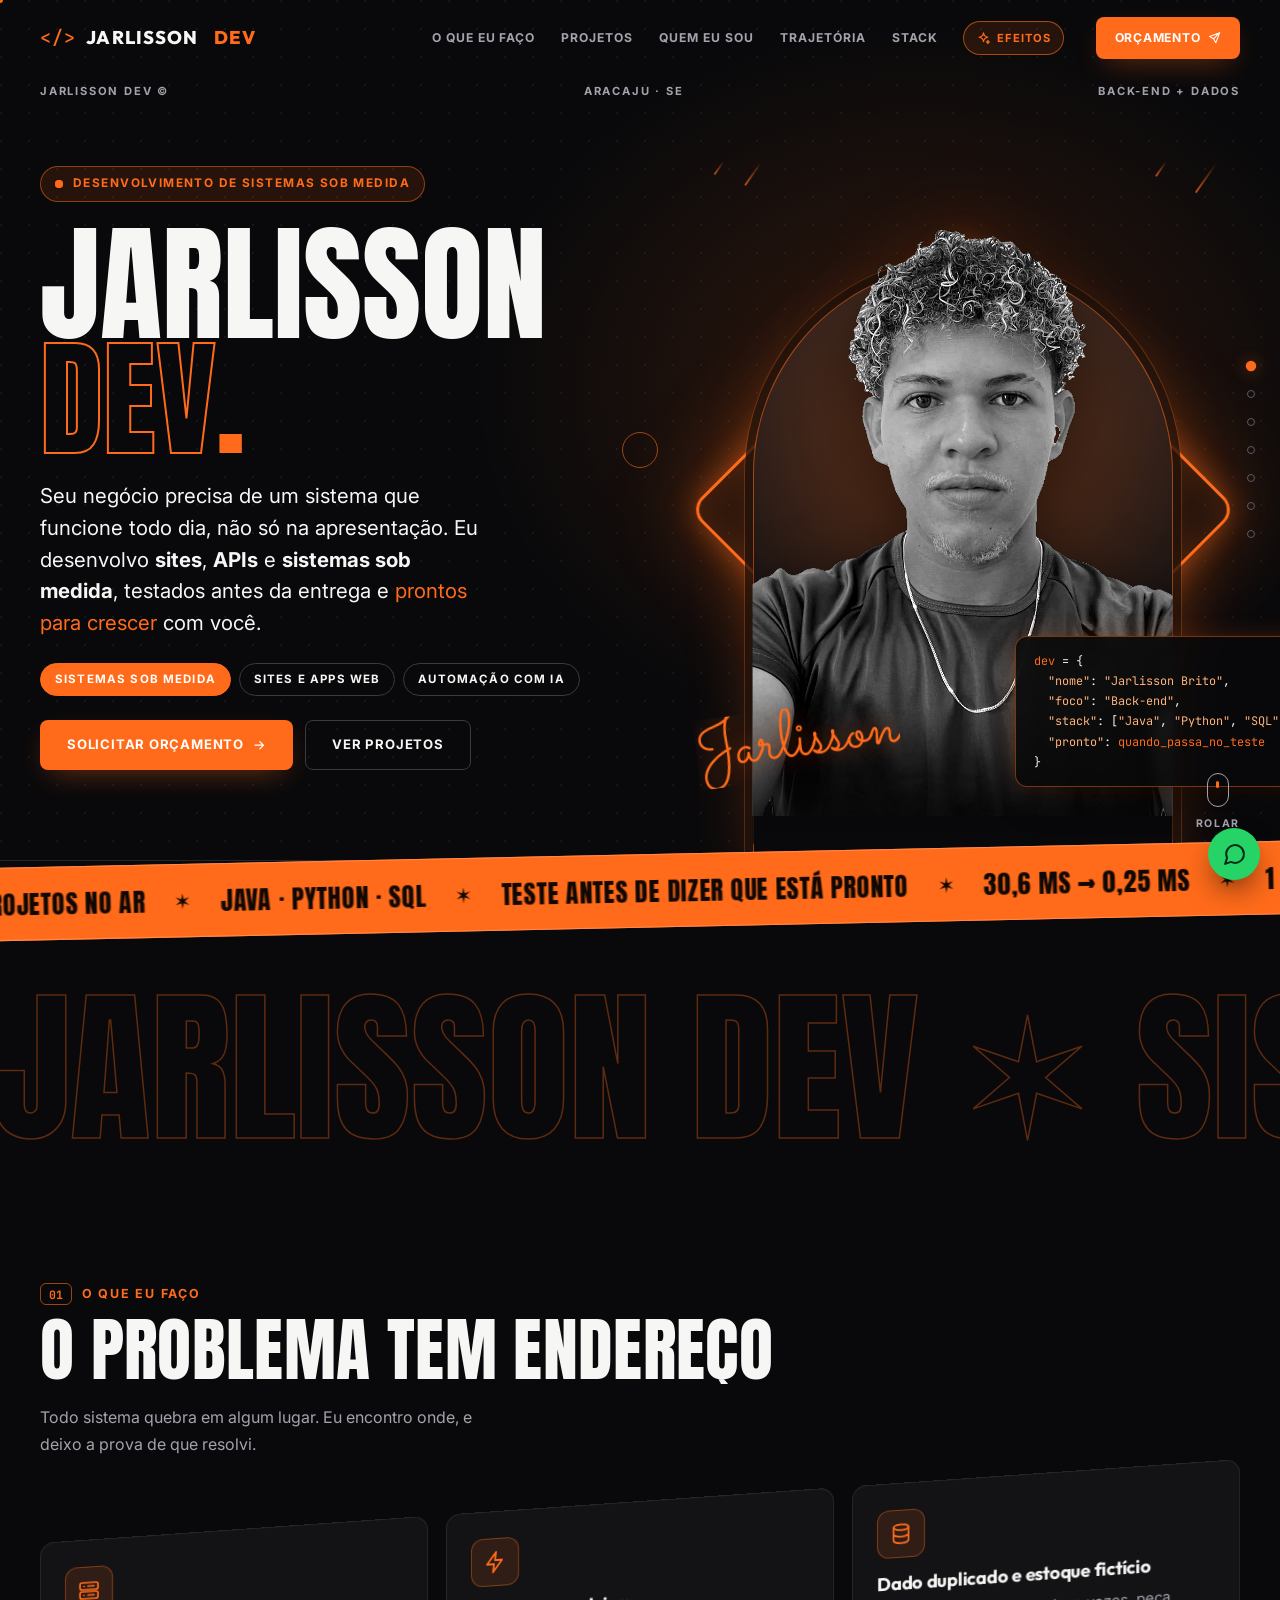
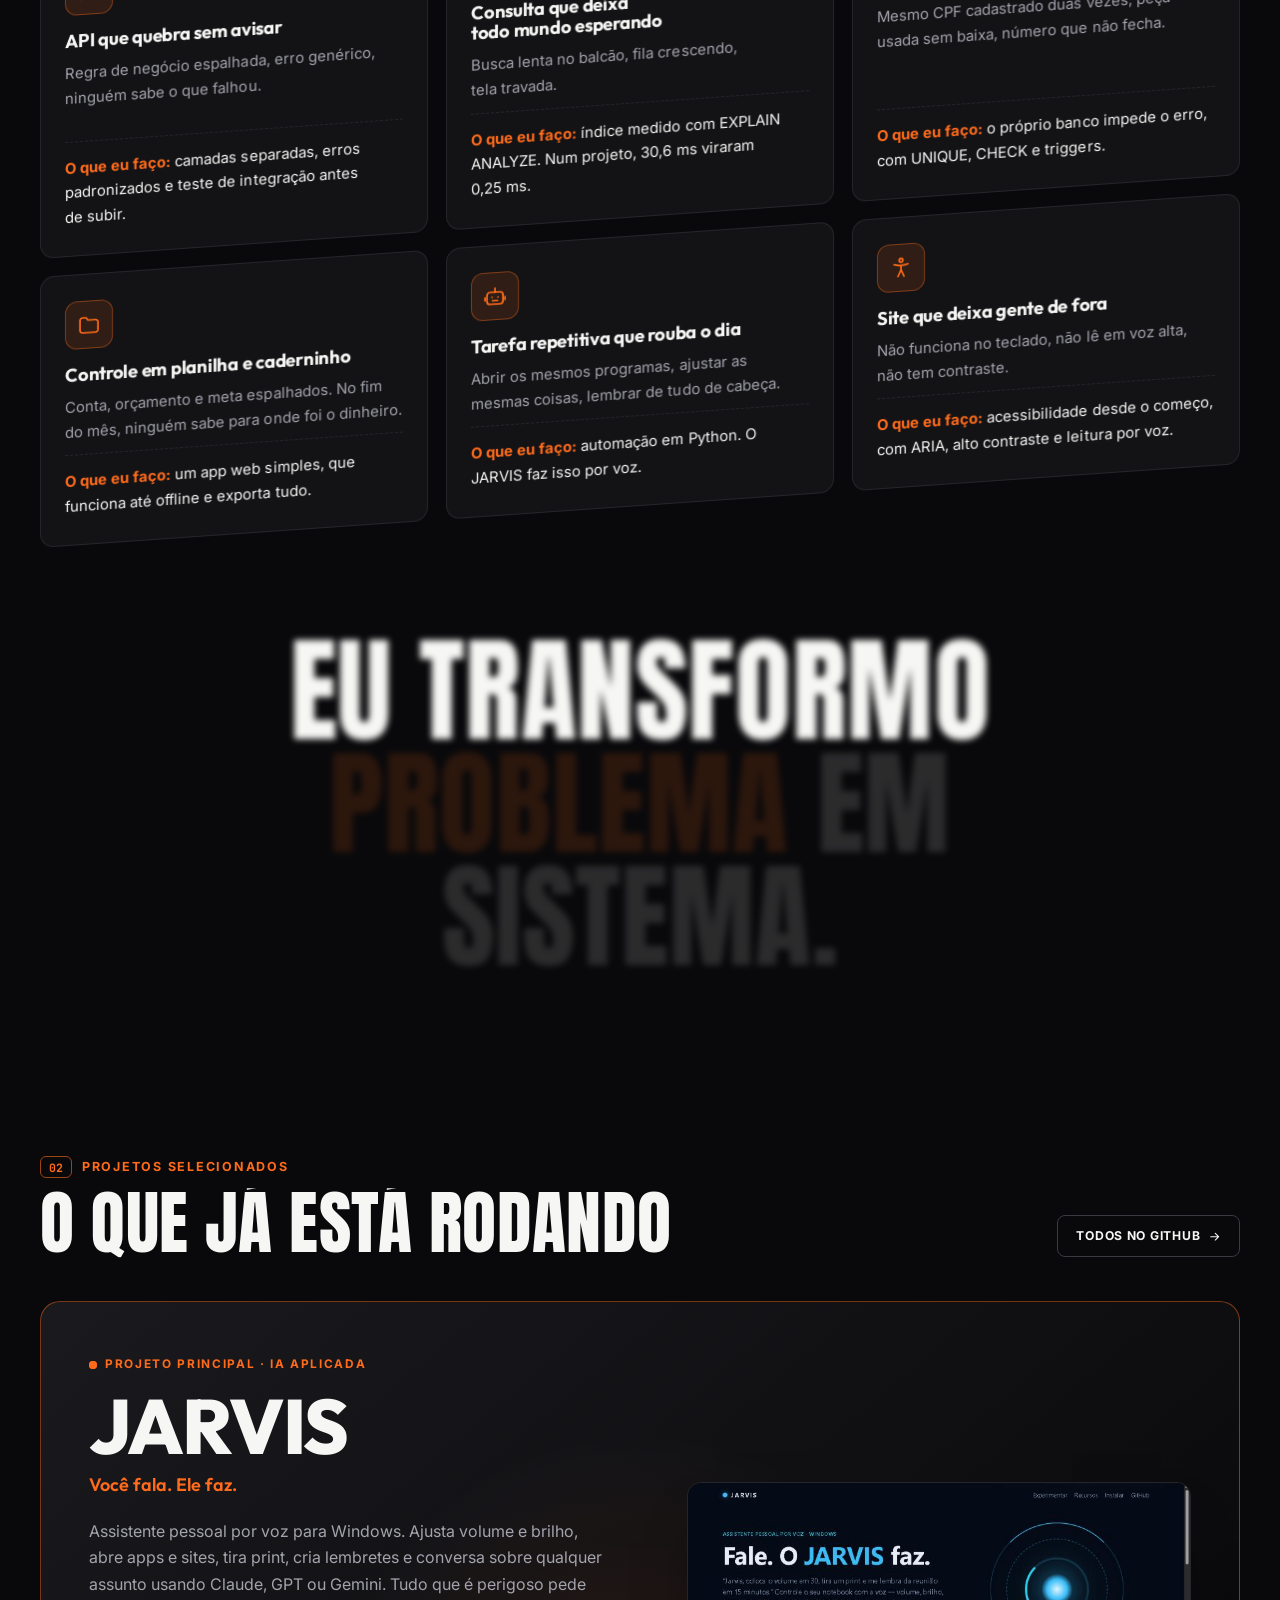
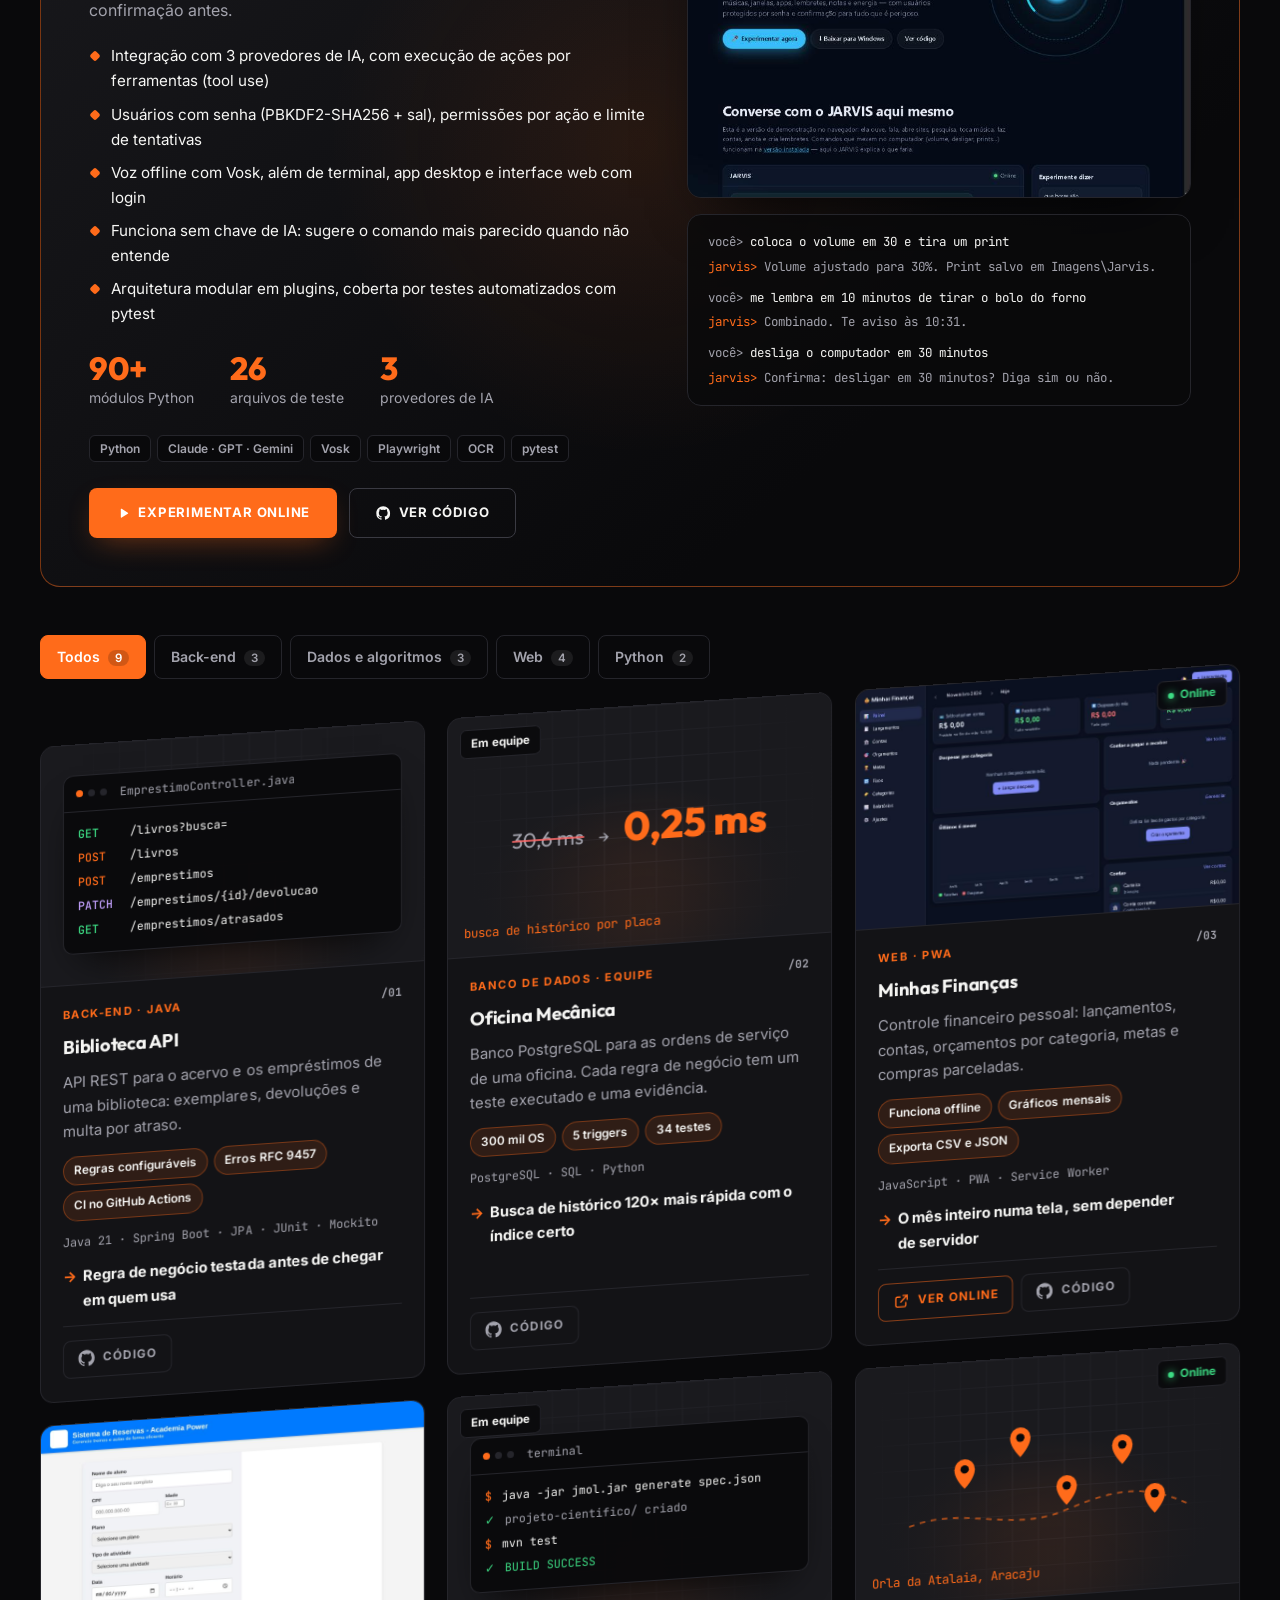
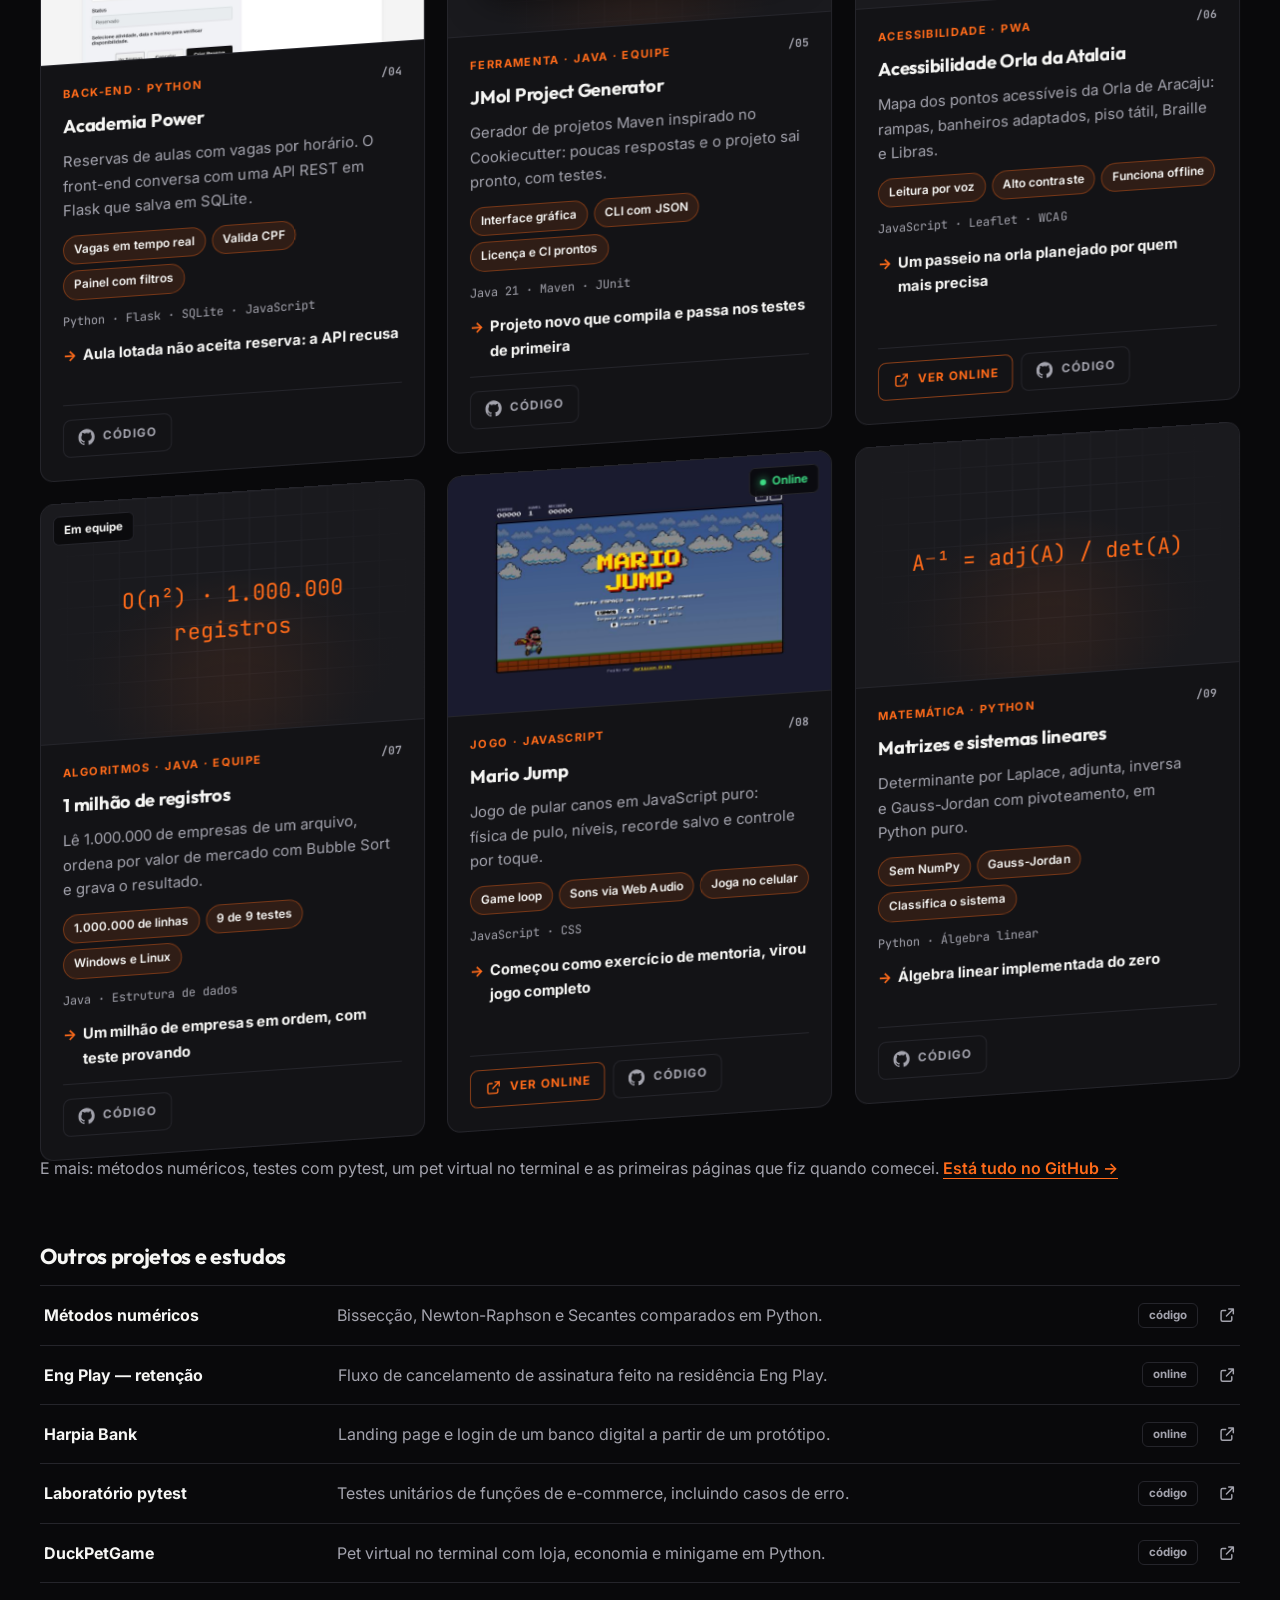
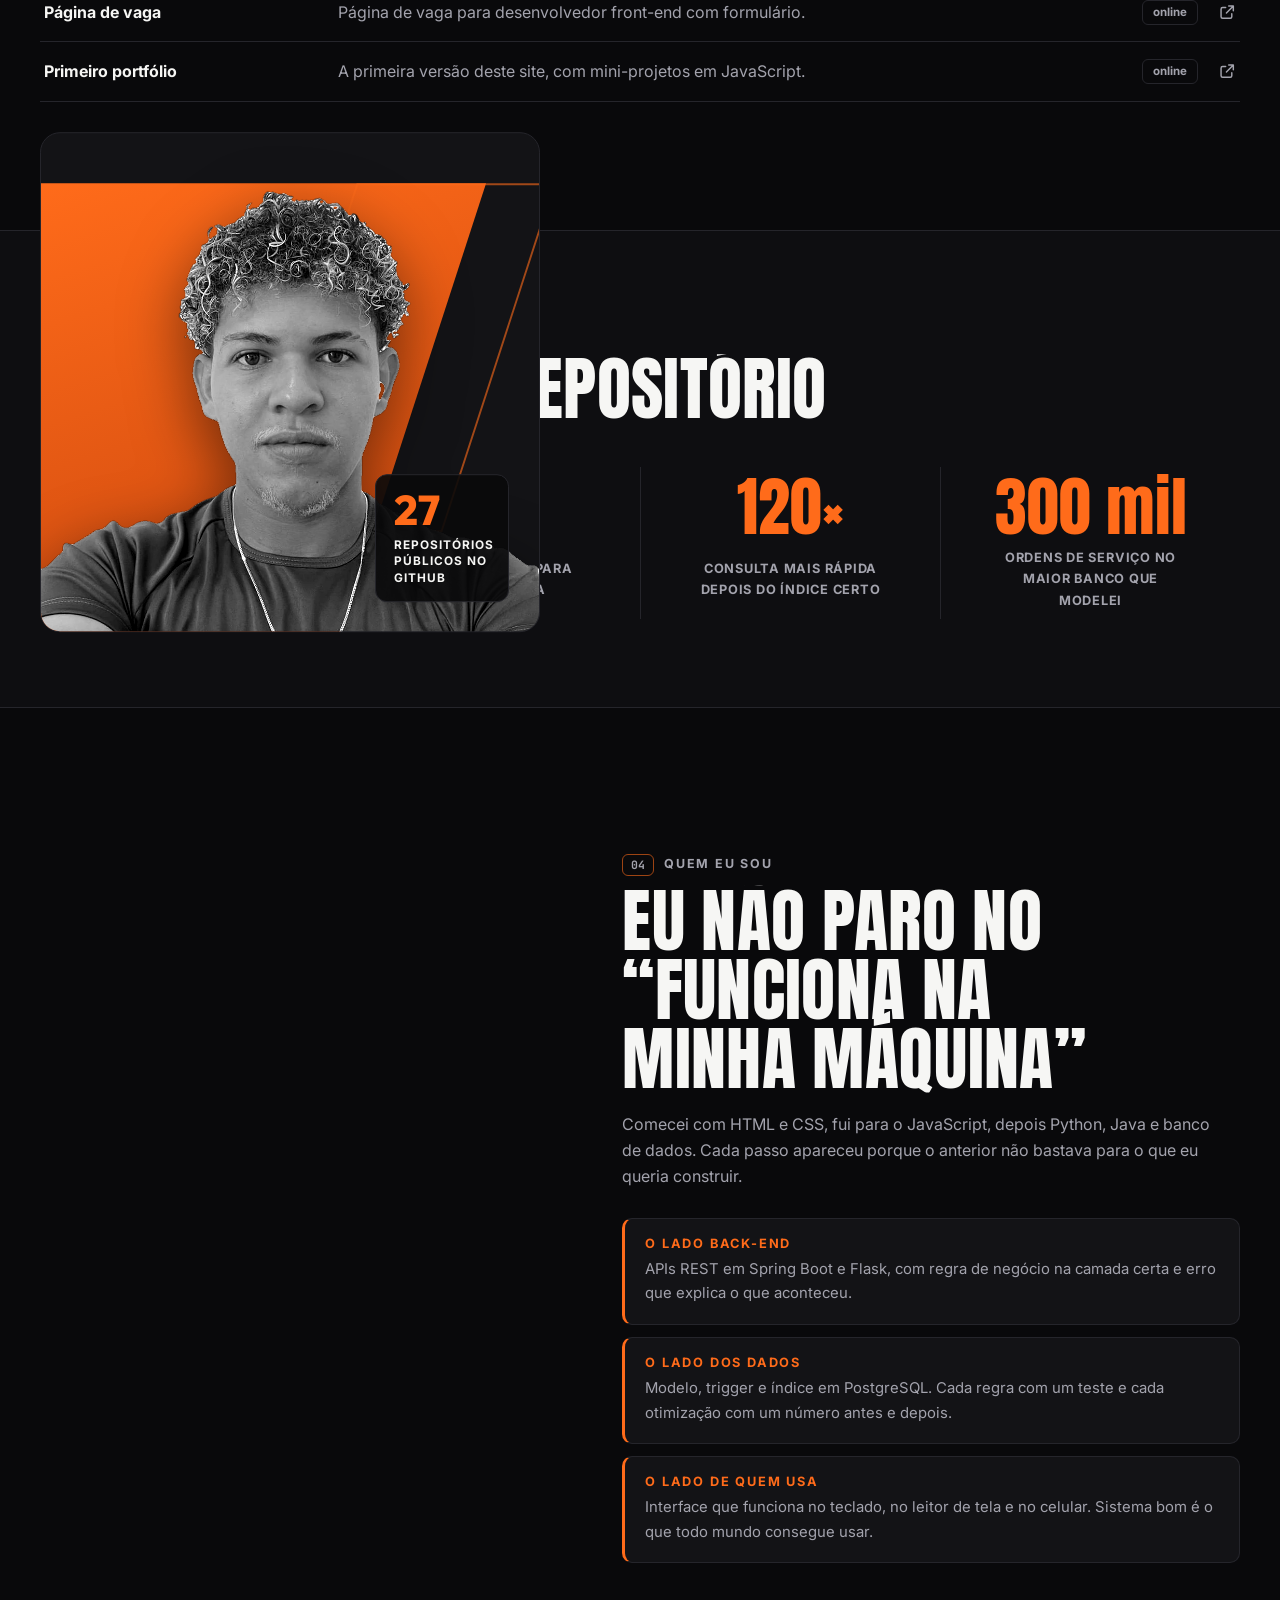
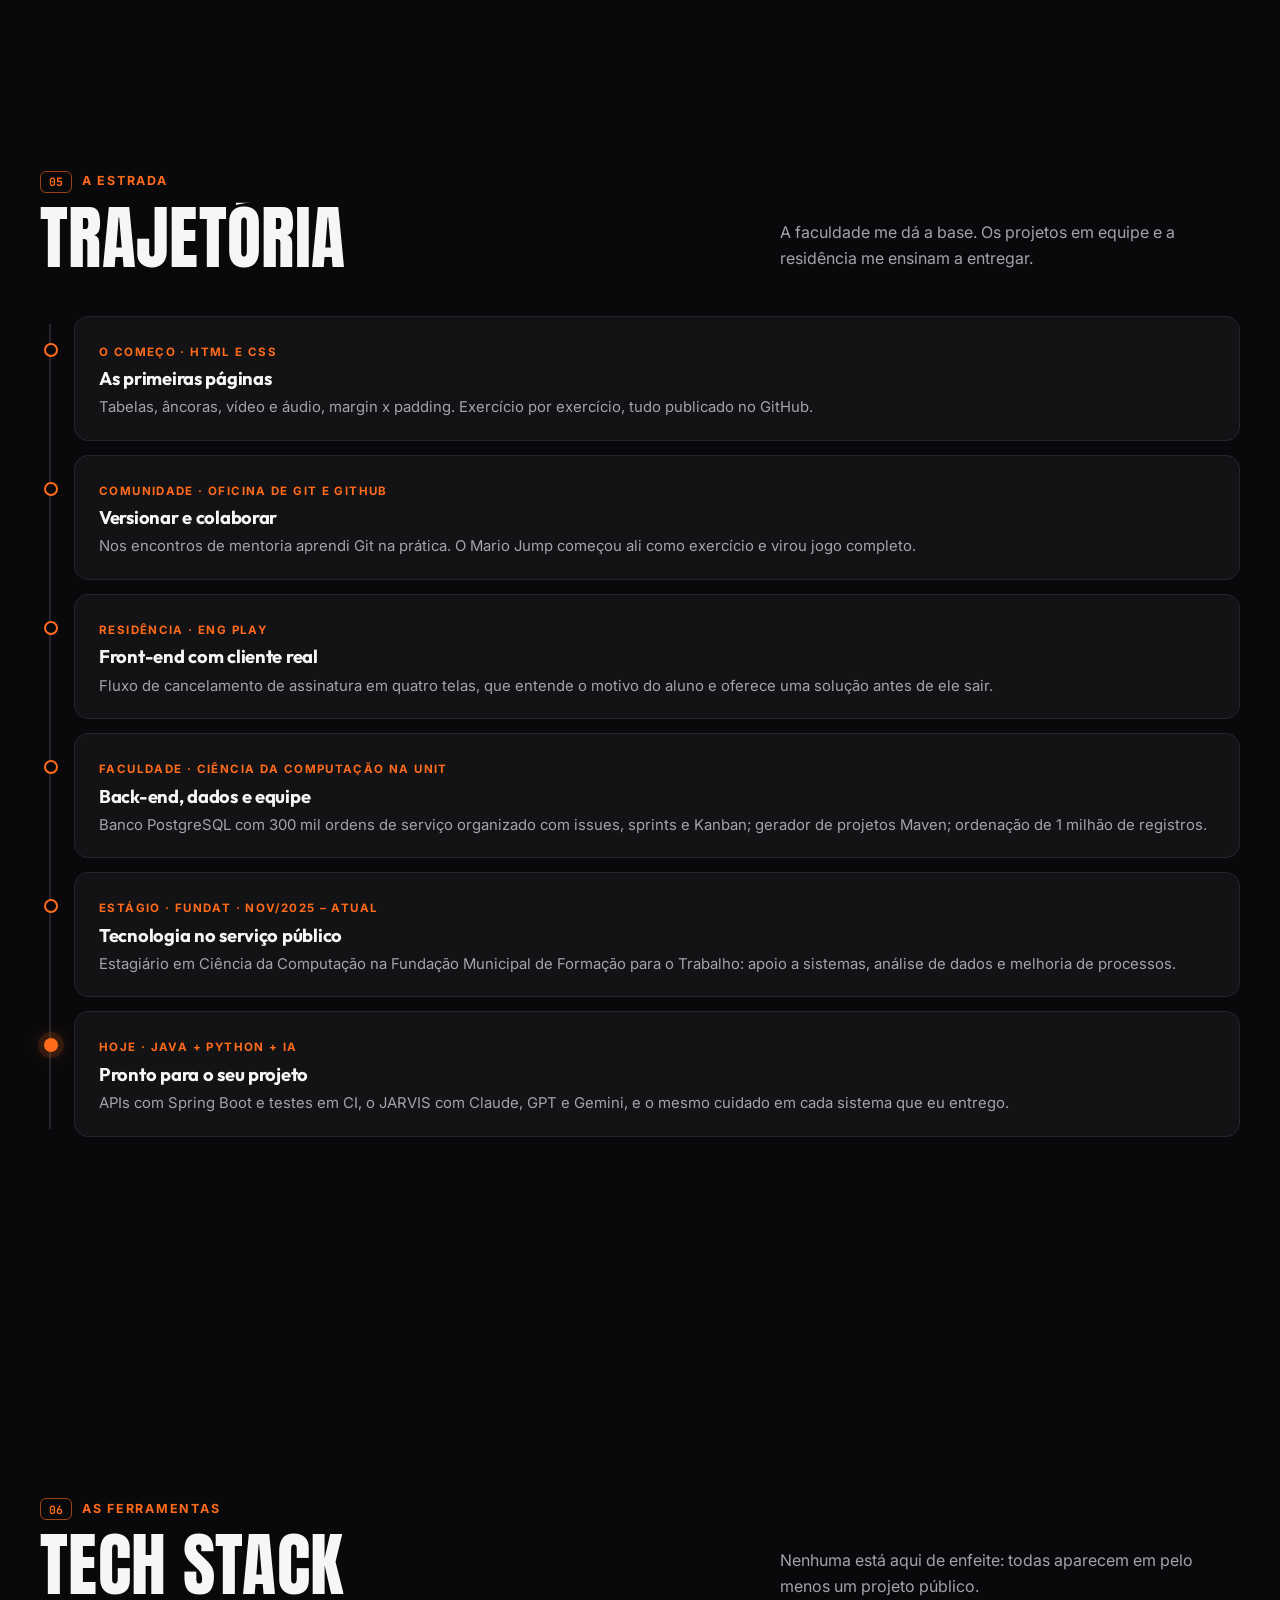
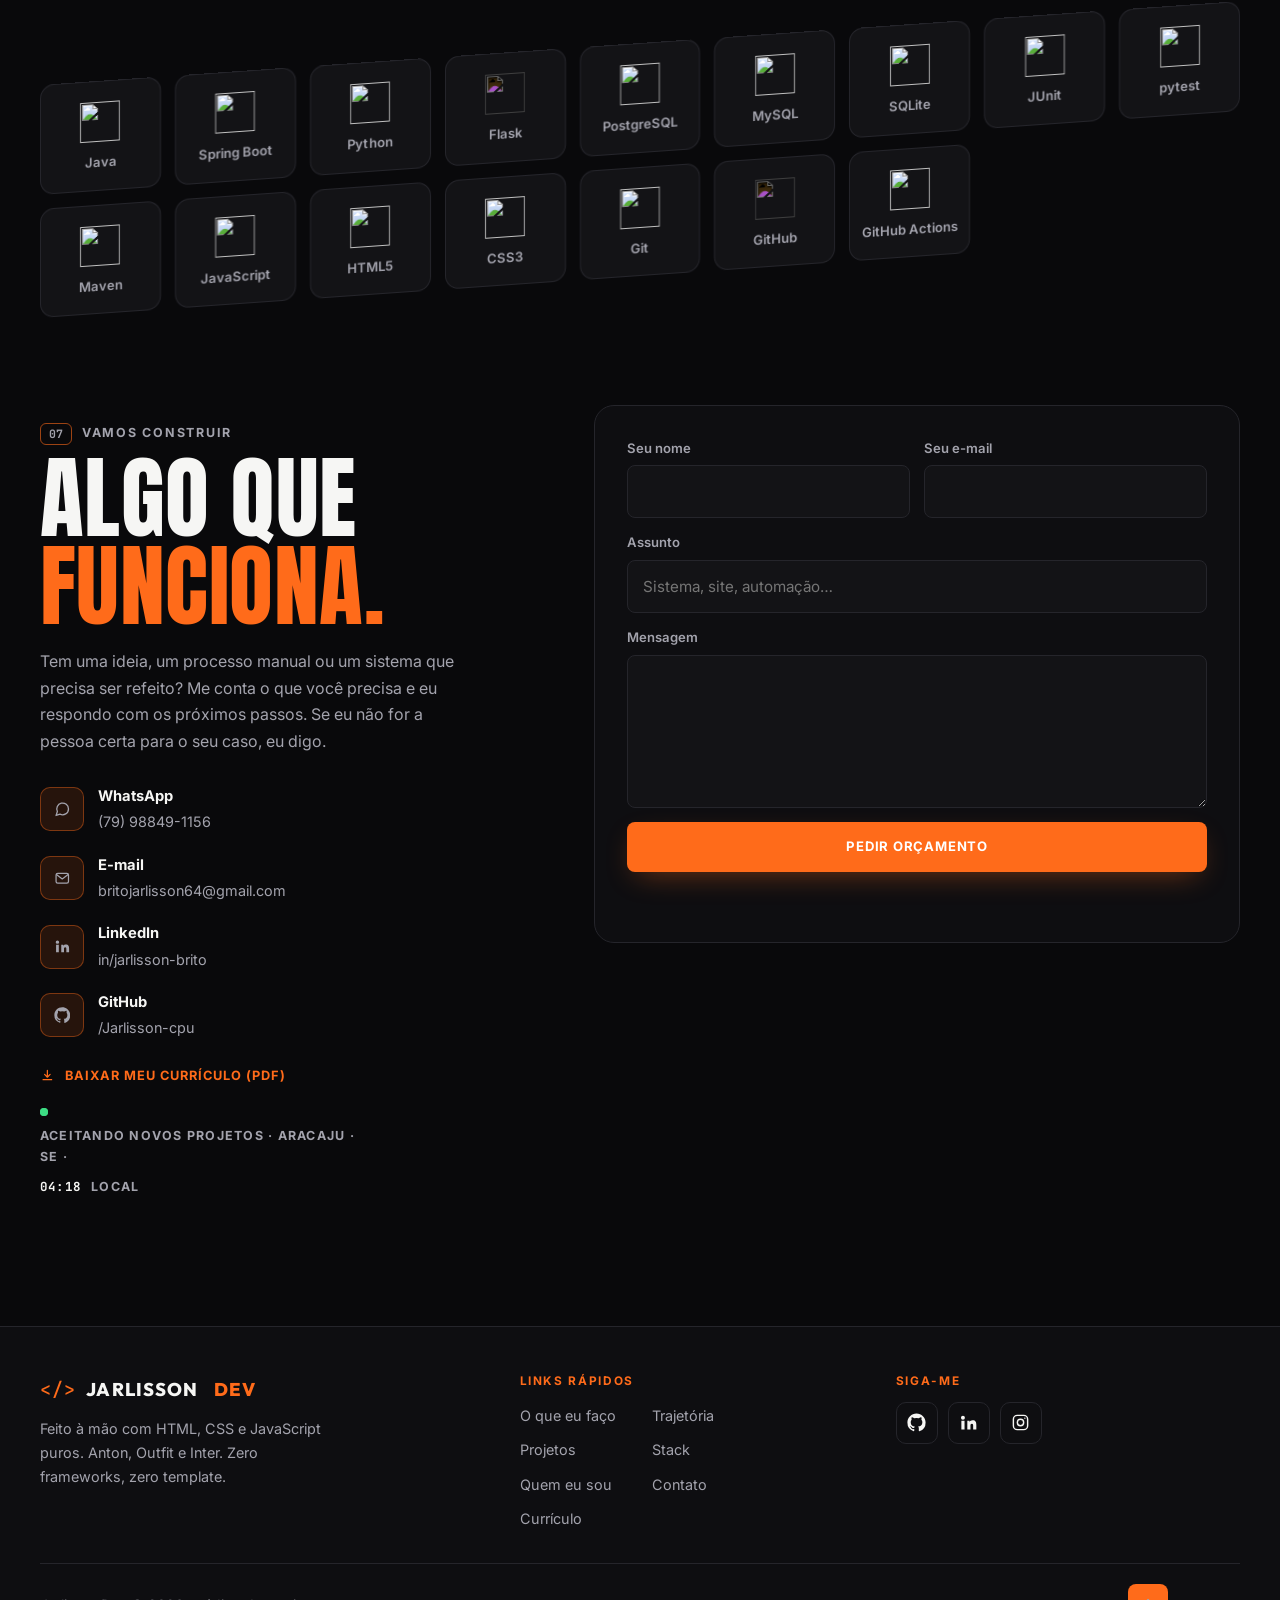
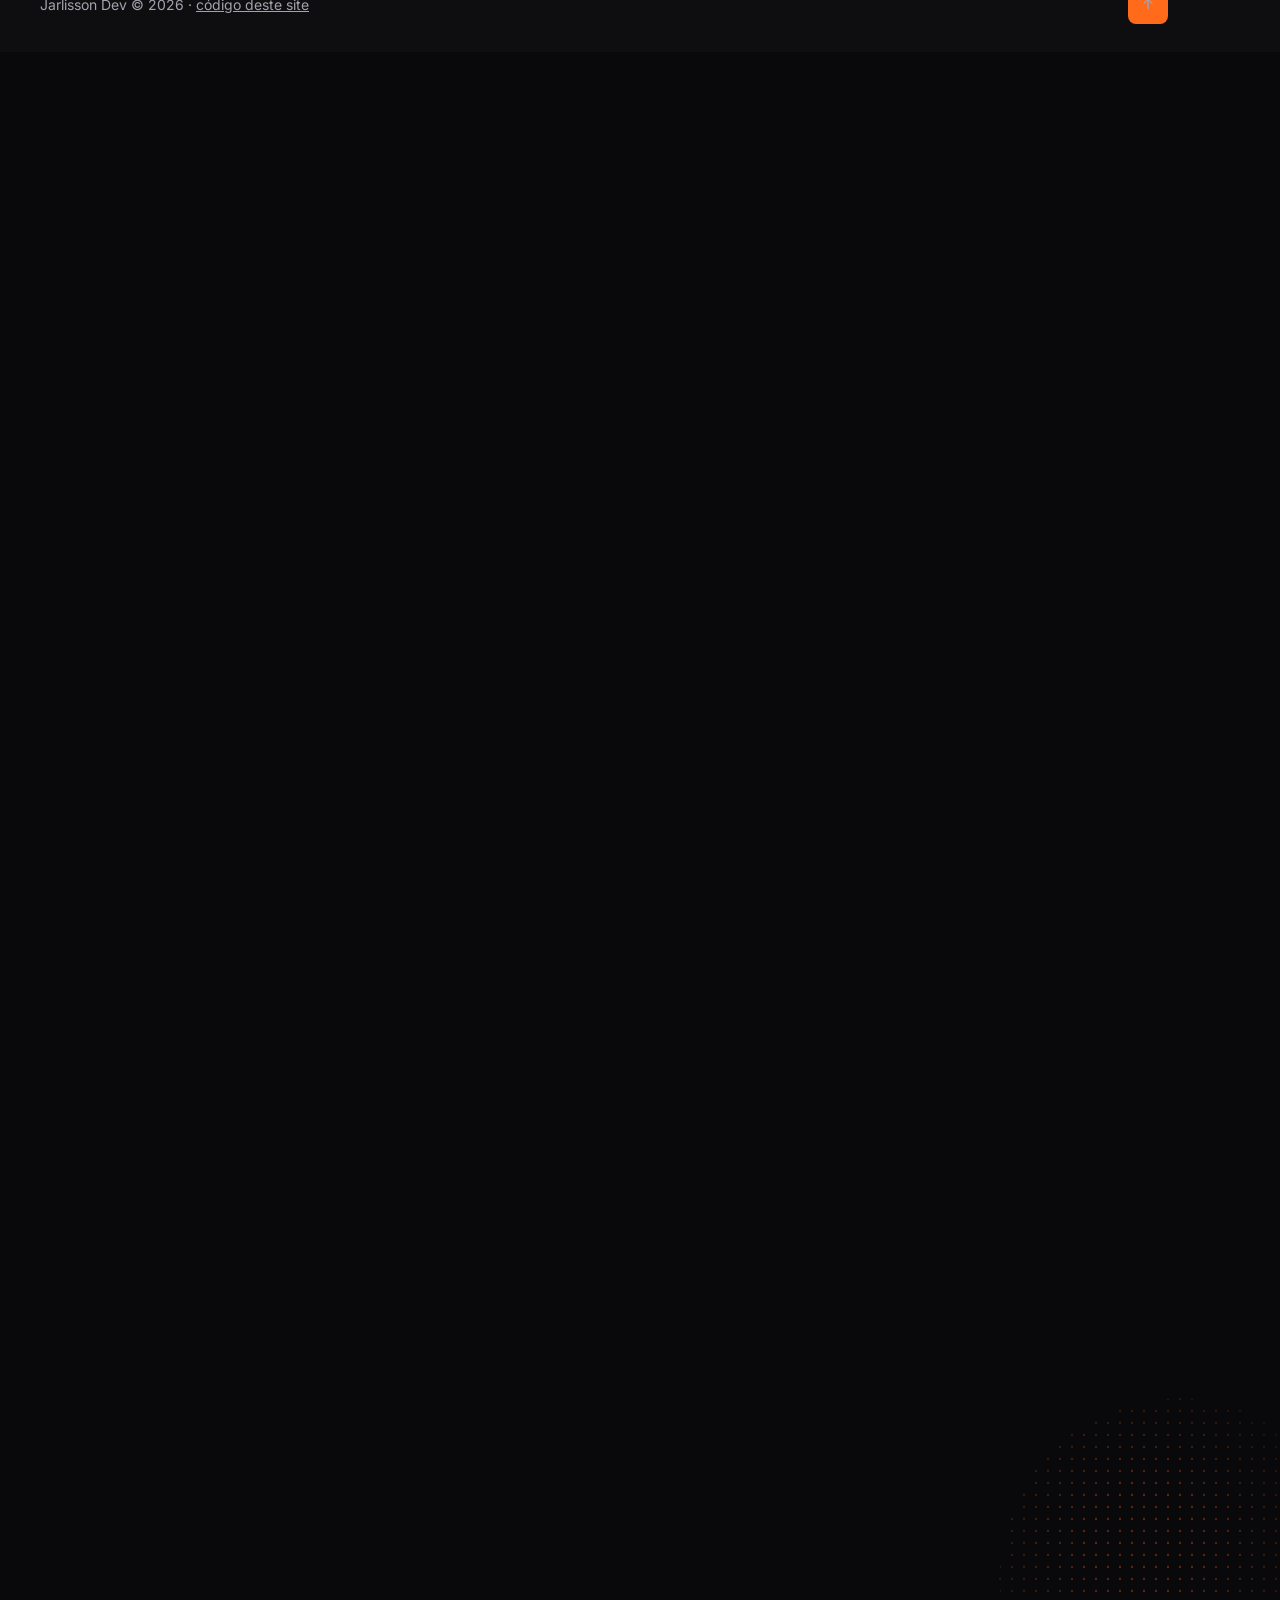
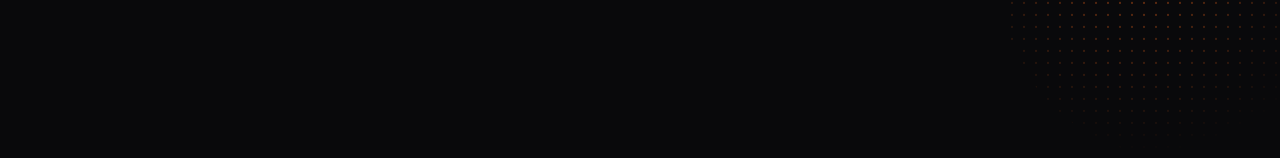
==== commit 4e473b5c: "Adiciona currículo, estágio na FUNDAT e seção de depoimentos - Currículo reorganizado em uma página " ====
--- a/index.html
+++ b/index.html
@@ -70,7 +70,9 @@
     <!-- Scripts: dados → módulos → main (defer mantém a ordem) -->
     <script src="assets/js/data/profile.js" defer></script>
     <script src="assets/js/data/projects.js" defer></script>
+    <script src="assets/js/data/testimonials.js" defer></script>
     <script src="assets/js/modules/projects.js" defer></script>
+    <script src="assets/js/modules/testimonials.js" defer></script>
     <script src="assets/js/modules/navigation.js" defer></script>
     <script src="assets/js/modules/reveal.js" defer></script>
     <script src="assets/js/modules/effects.js" defer></script>
@@ -384,6 +386,14 @@
               <p>Interface que funciona no teclado, no leitor de tela e no celular. Sistema bom é o que todo mundo consegue usar.</p>
             </div>
           </div>
+
+          <div class="about__actions" data-reveal="up">
+            <a class="btn btn--primary" href="assets/docs/curriculo-jarlisson-brito.pdf" download data-magnetic>
+              Baixar currículo (PDF)
+              <svg class="icon" viewBox="0 0 24 24" aria-hidden="true"><use href="#i-download" /></svg>
+            </a>
+            <a class="btn btn--outline" href="curriculo.html" data-magnetic>Ver online</a>
+          </div>
         </div>
       </section>
 
@@ -418,6 +428,11 @@
             <h3>Back-end, dados e equipe</h3>
             <p>Banco PostgreSQL com 300 mil ordens de serviço organizado com issues, sprints e Kanban; gerador de projetos Maven; ordenação de 1 milhão de registros.</p>
           </li>
+          <li class="road__item" data-reveal="up">
+            <span class="road__phase">Estágio · FUNDAT · nov/2025 – atual</span>
+            <h3>Tecnologia no serviço público</h3>
+            <p>Estagiário em Ciência da Computação na Fundação Municipal de Formação para o Trabalho: apoio a sistemas, análise de dados e melhoria de processos.</p>
+          </li>
           <li class="road__item road__item--now" data-reveal="up">
             <span class="road__phase">Hoje · Java + Python + IA</span>
             <h3>Pronto para o seu projeto</h3>
@@ -427,6 +442,18 @@
       </section>
 
       <div class="bg-word bg-word--solid" aria-hidden="true"><span data-scroll-x="0.35">Java ✶ Python ✶ SQL ✶ Spring Boot ✶ Flask ✶ PostgreSQL ✶ Java ✶ Python ✶ SQL ✶</span></div>
+
+      <!-- ============================ DEPOIMENTOS ============================
+           Só aparece quando assets/js/data/testimonials.js tiver itens. -->
+      <section id="depoimentos" class="section container" data-testimonials hidden>
+        <header class="section-head">
+          <div>
+            <p class="eyebrow">Depoimentos</p>
+            <h2 class="display" data-reveal="clip">Quem trabalhou comigo diz</h2>
+          </div>
+        </header>
+        <ul class="testimonials" data-testimonials-list></ul>
+      </section>
 
       <!-- ============================ 06 · STACK ============================ -->
       <section id="skills" class="section container" data-dot="Stack">
@@ -488,6 +515,11 @@
             </li>
           </ul>
 
+          <a class="cv-link" href="assets/docs/curriculo-jarlisson-brito.pdf" download>
+            <svg class="icon" viewBox="0 0 24 24" aria-hidden="true"><use href="#i-download" /></svg>
+            Baixar meu currículo (PDF)
+          </a>
+
           <p class="live-status">
             <span class="pulse pulse--green" aria-hidden="true"></span>
             Aceitando novos projetos · Aracaju · SE · <time data-clock>--:--</time> local
@@ -542,6 +574,7 @@
               <li><a href="#skills">Stack</a></li>
               <li><a href="#sobre">Quem eu sou</a></li>
               <li><a href="#contato">Contato</a></li>
+              <li><a href="curriculo.html">Currículo</a></li>
             </ul>
           </nav>
           <div>
@@ -592,6 +625,7 @@
       <symbol id="i-layers" viewBox="0 0 24 24"><g fill="none" stroke="currentColor" stroke-width="1.7" stroke-linejoin="round"><path d="m12 3 9 5-9 5-9-5 9-5Z" /><path d="m3 13 9 5 9-5" /></g></symbol>
       <symbol id="i-a11y" viewBox="0 0 24 24"><g fill="none" stroke="currentColor" stroke-width="1.7" stroke-linecap="round" stroke-linejoin="round"><circle cx="12" cy="4.5" r="1.8" /><path d="M5 8.5c2.3.8 4.6 1.2 7 1.2s4.7-.4 7-1.2M12 9.7V14m0 0-3 6.5M12 14l3 6.5" /></g></symbol>
       <symbol id="i-sparkle" viewBox="0 0 24 24"><path fill="none" stroke="currentColor" stroke-width="1.8" stroke-linejoin="round" d="M12 3c.6 4.2 2.8 6.4 7 7-4.2.6-6.4 2.8-7 7-.6-4.2-2.8-6.4-7-7 4.2-.6 6.4-2.8 7-7ZM19 15c.3 1.6 1 2.4 2.5 2.7-1.5.3-2.2 1.1-2.5 2.7-.3-1.6-1-2.4-2.5-2.7 1.5-.3 2.2-1.1 2.5-2.7Z" /></symbol>
+      <symbol id="i-download" viewBox="0 0 24 24"><path fill="none" stroke="currentColor" stroke-width="2" stroke-linecap="round" stroke-linejoin="round" d="M12 4v11m0 0-4.5-4.5M12 15l4.5-4.5M5 19h14" /></symbol>
     </svg>
   </body>
 </html>
--- a/assets/css/sections.css
+++ b/assets/css/sections.css
@@ -1581,3 +1581,108 @@
   color: var(--text);
   font-family: var(--font-mono);
 }
+
+
+/* ==========================================================================
+   CURRÍCULO E DEPOIMENTOS
+   ========================================================================== */
+.about__actions {
+  display: flex;
+  flex-wrap: wrap;
+  gap: 12px;
+  margin-top: 26px;
+}
+
+.cv-link {
+  display: inline-flex;
+  align-items: center;
+  gap: 10px;
+  margin-top: 24px;
+  color: var(--orange);
+  font-size: 0.8rem;
+  font-weight: 700;
+  letter-spacing: 0.08em;
+  text-decoration: none;
+  text-transform: uppercase;
+}
+
+.cv-link:hover {
+  text-decoration: underline;
+  text-underline-offset: 4px;
+}
+
+.testimonials {
+  display: grid;
+  grid-template-columns: repeat(auto-fill, minmax(min(320px, 100%), 1fr));
+  gap: 18px;
+  list-style: none;
+}
+
+.testimonial {
+  position: relative;
+  display: flex;
+  flex-direction: column;
+  gap: 18px;
+  padding: 28px 26px 24px;
+  border: 1px solid var(--line);
+  border-radius: var(--radius-md);
+  background: var(--card);
+}
+
+.testimonial__mark {
+  position: absolute;
+  right: 20px;
+  top: 4px;
+  color: var(--orange);
+  font-family: var(--font-poster);
+  font-size: 4.5rem;
+  line-height: 1;
+  opacity: 0.5;
+}
+
+.testimonial__text {
+  color: var(--text);
+  font-size: 0.98rem;
+  line-height: 1.65;
+}
+
+.testimonial__author {
+  display: flex;
+  align-items: center;
+  gap: 12px;
+  margin-top: auto;
+  padding-top: 16px;
+  border-top: 1px solid var(--line);
+}
+
+.testimonial__avatar {
+  display: grid;
+  place-items: center;
+  width: 44px;
+  height: 44px;
+  flex-shrink: 0;
+  border-radius: 50%;
+  background: var(--orange);
+  color: #fff;
+  font-family: var(--font-display);
+  font-weight: 800;
+  letter-spacing: 0.02em;
+}
+
+.testimonial__author span:last-child {
+  display: grid;
+}
+
+.testimonial__author a {
+  color: var(--text);
+  text-decoration: none;
+}
+
+.testimonial__author a:hover {
+  color: var(--orange);
+}
+
+.testimonial__author small {
+  color: var(--muted);
+  font-size: 0.82rem;
+}
